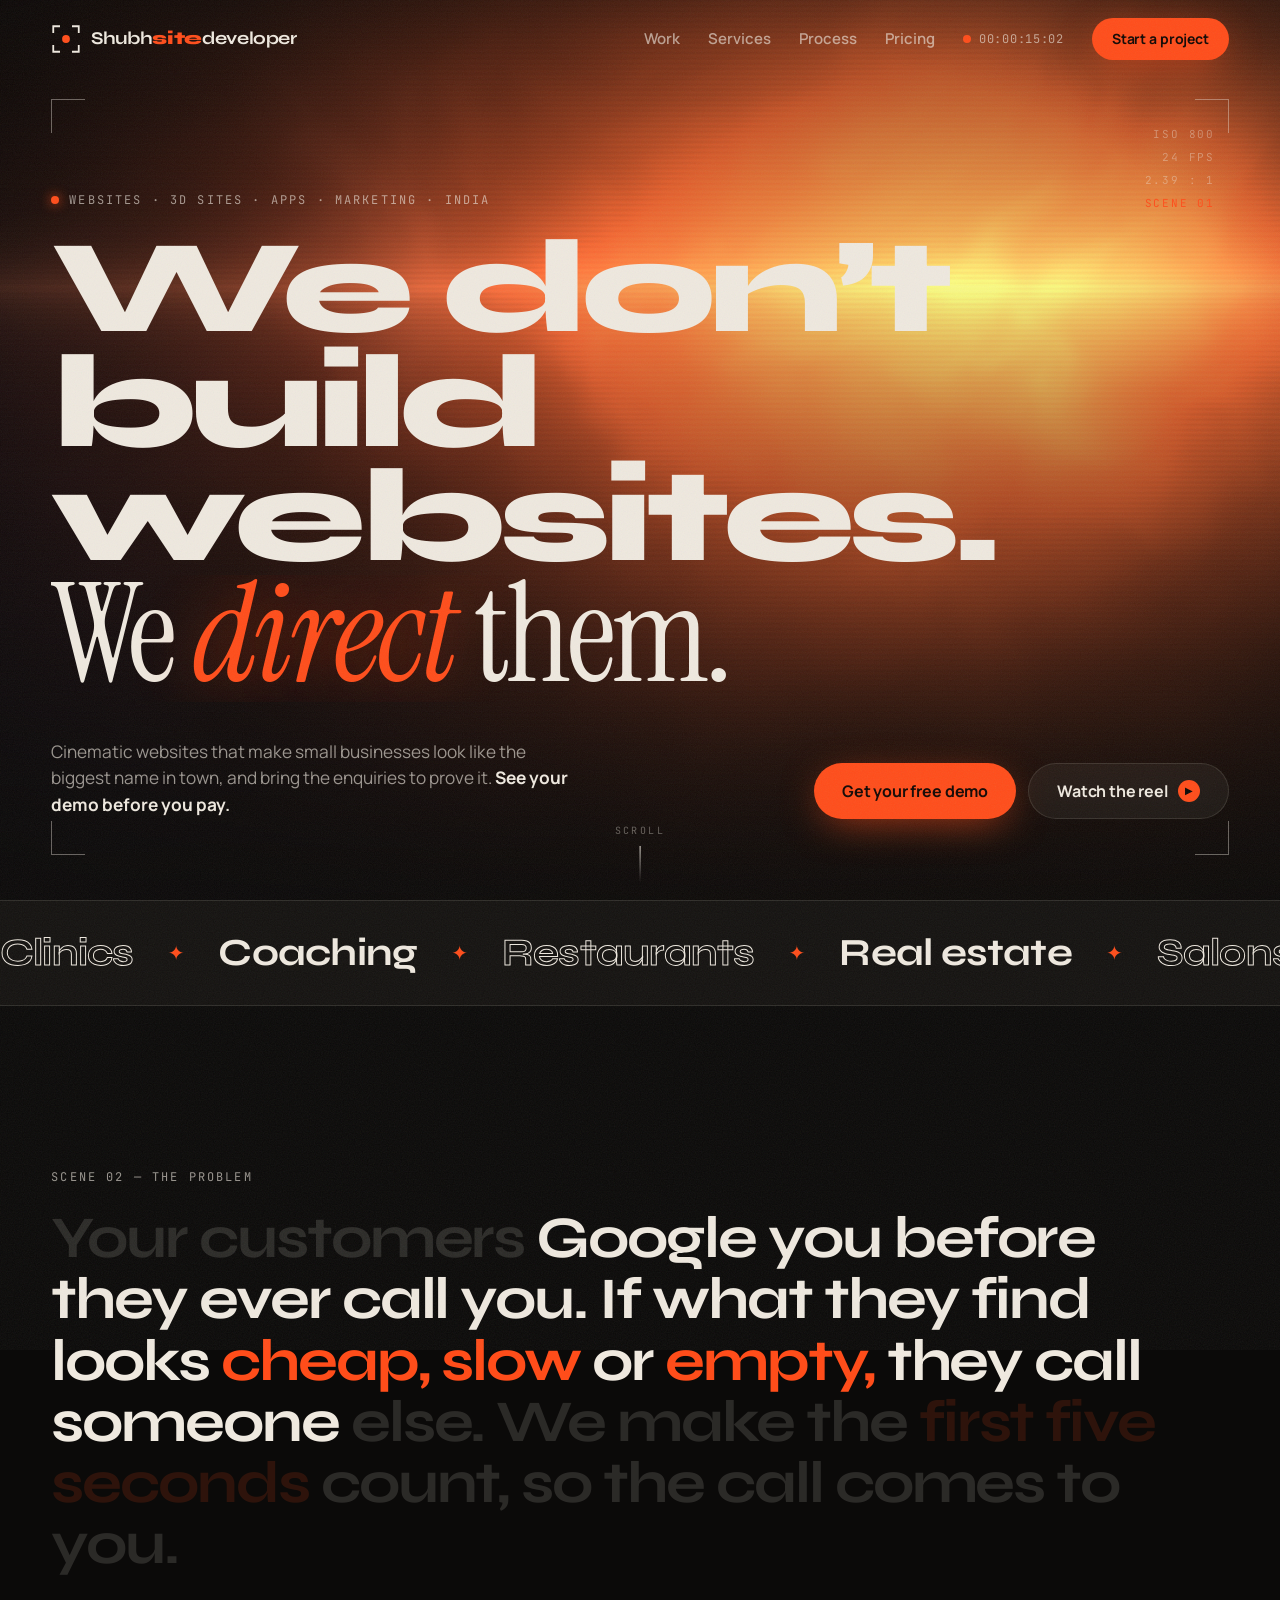
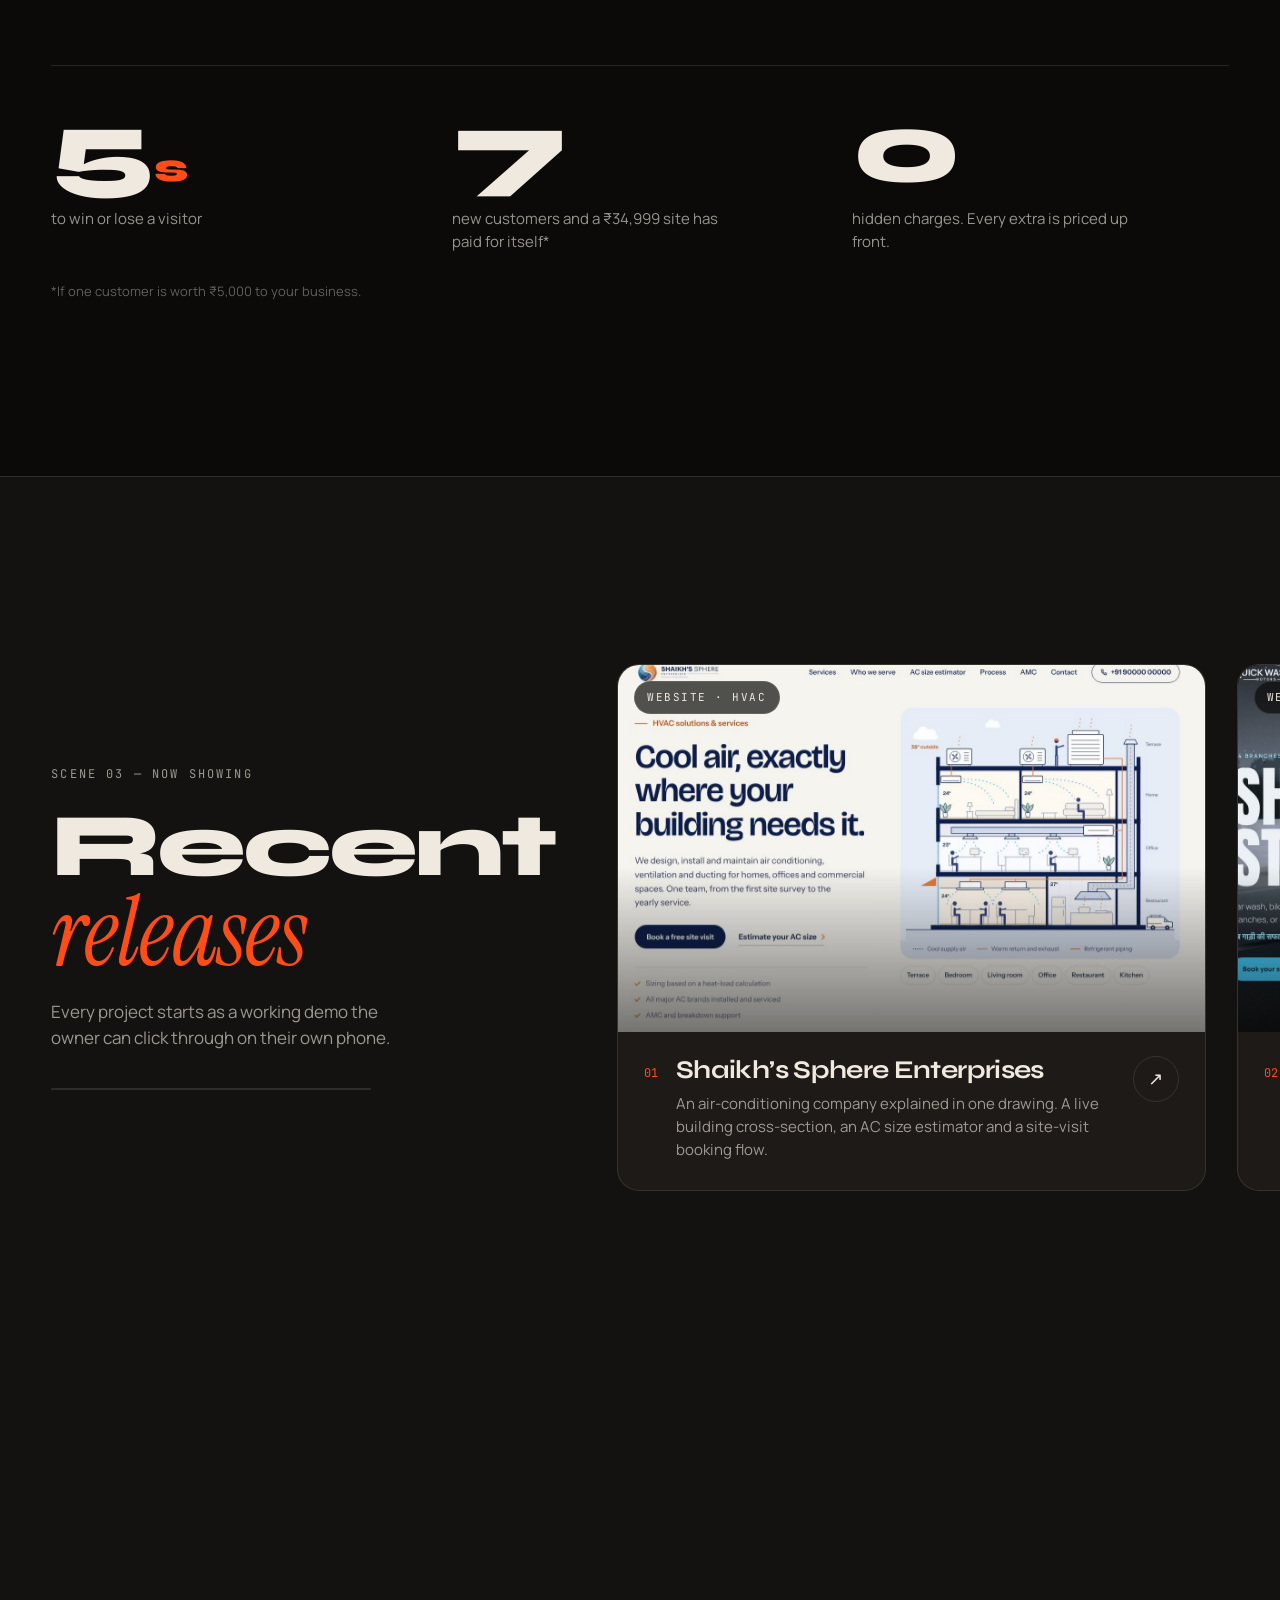
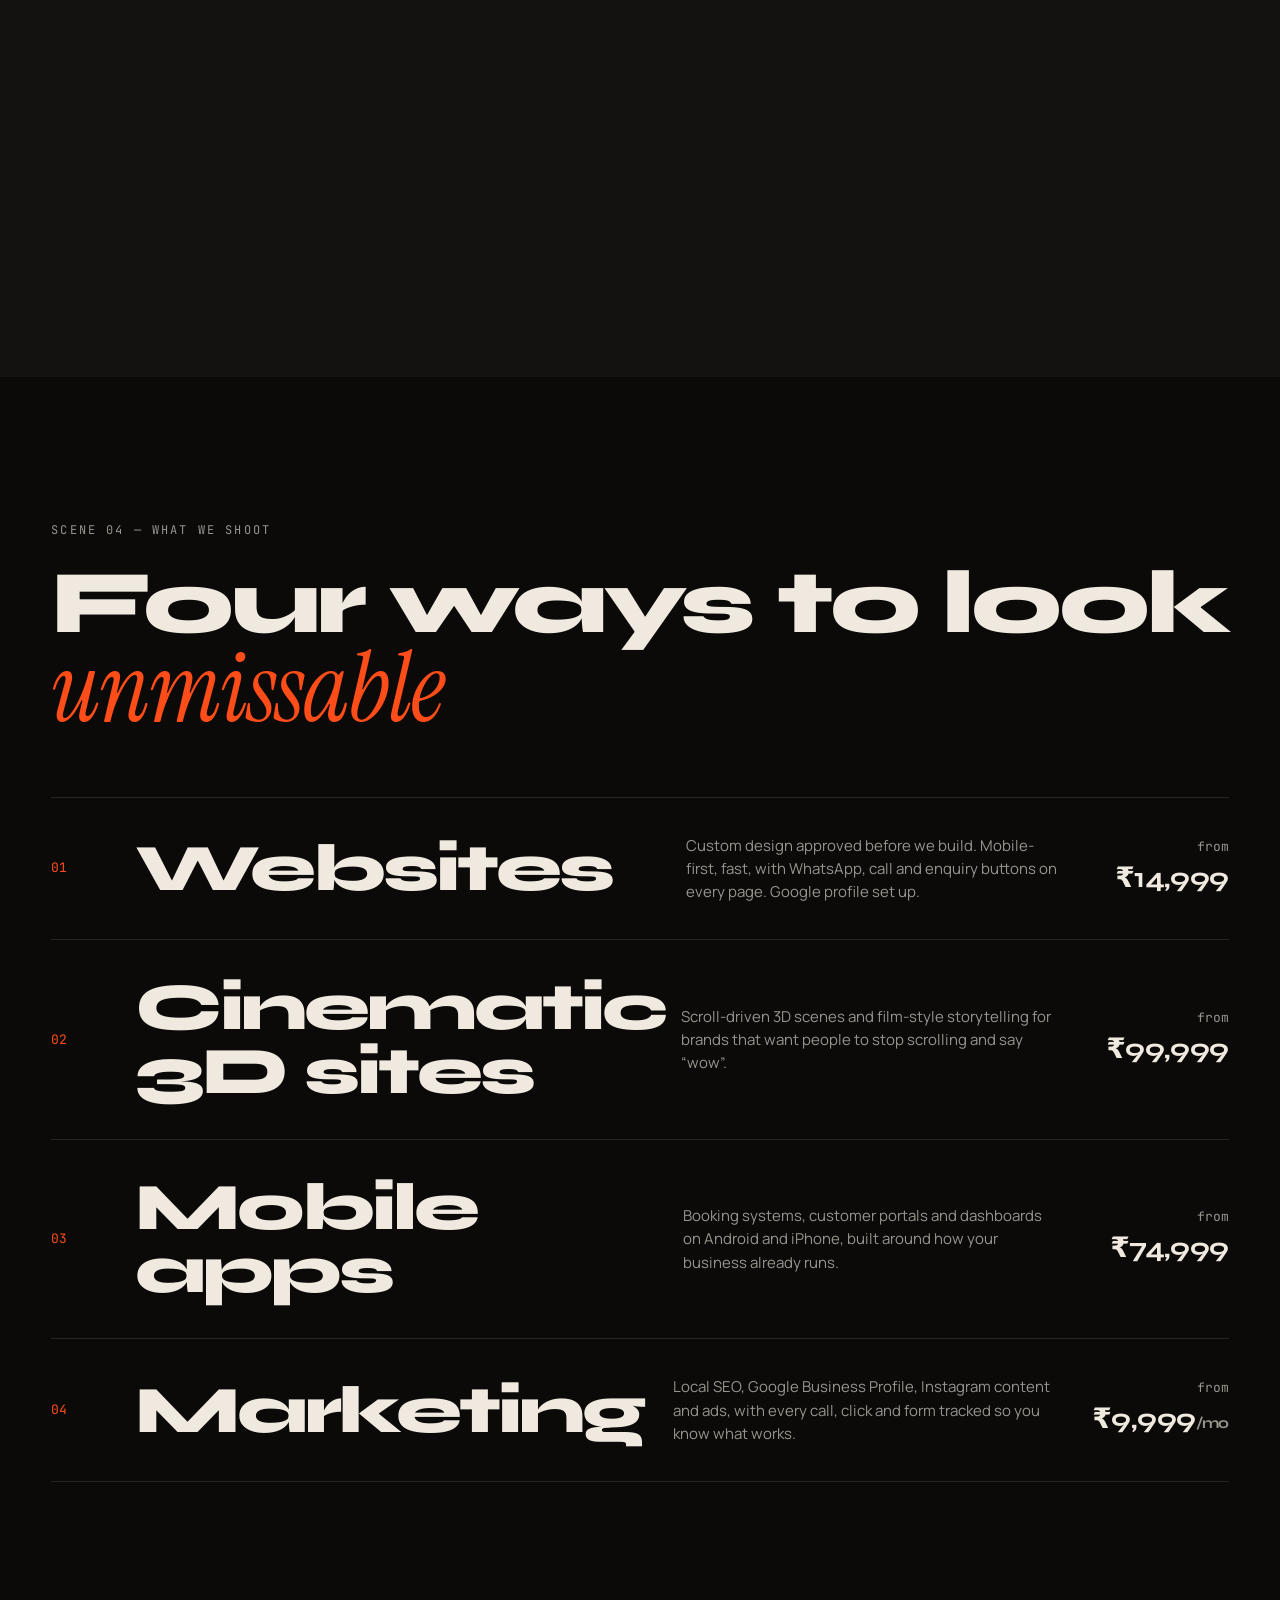
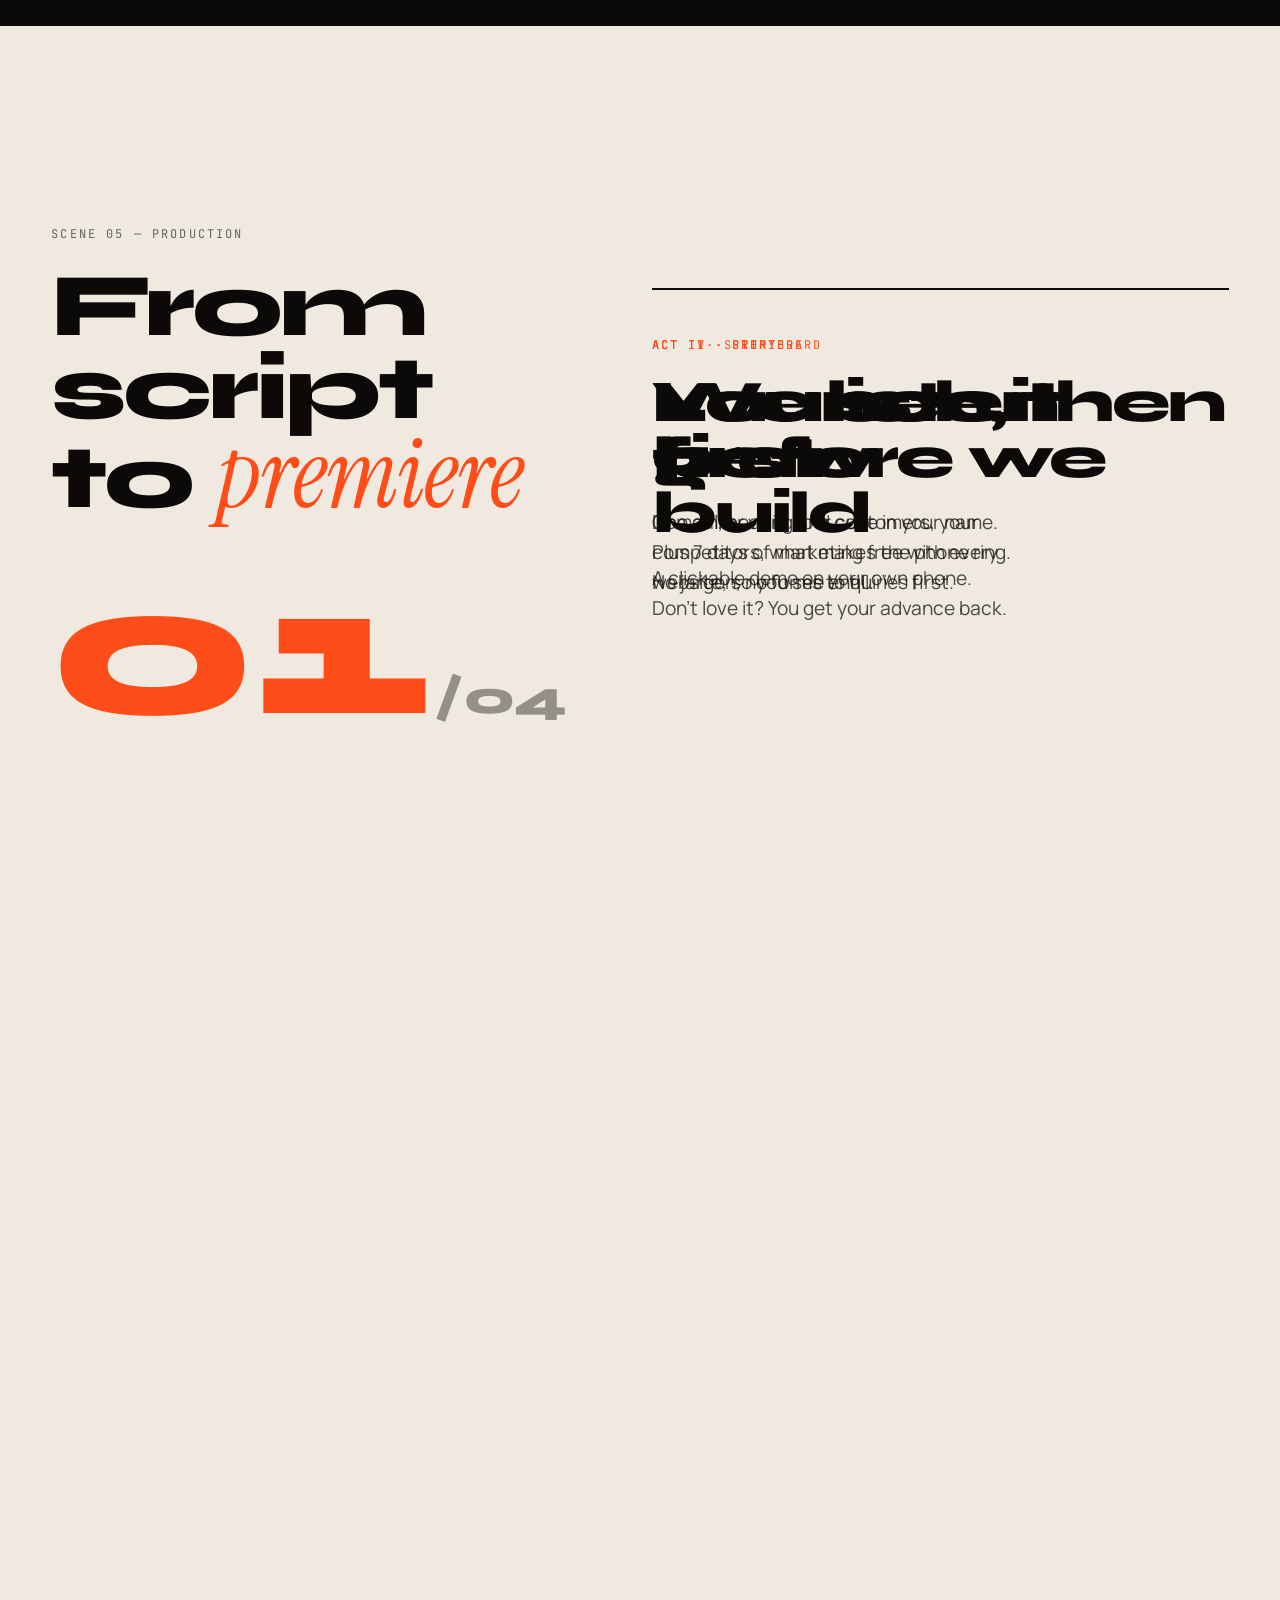
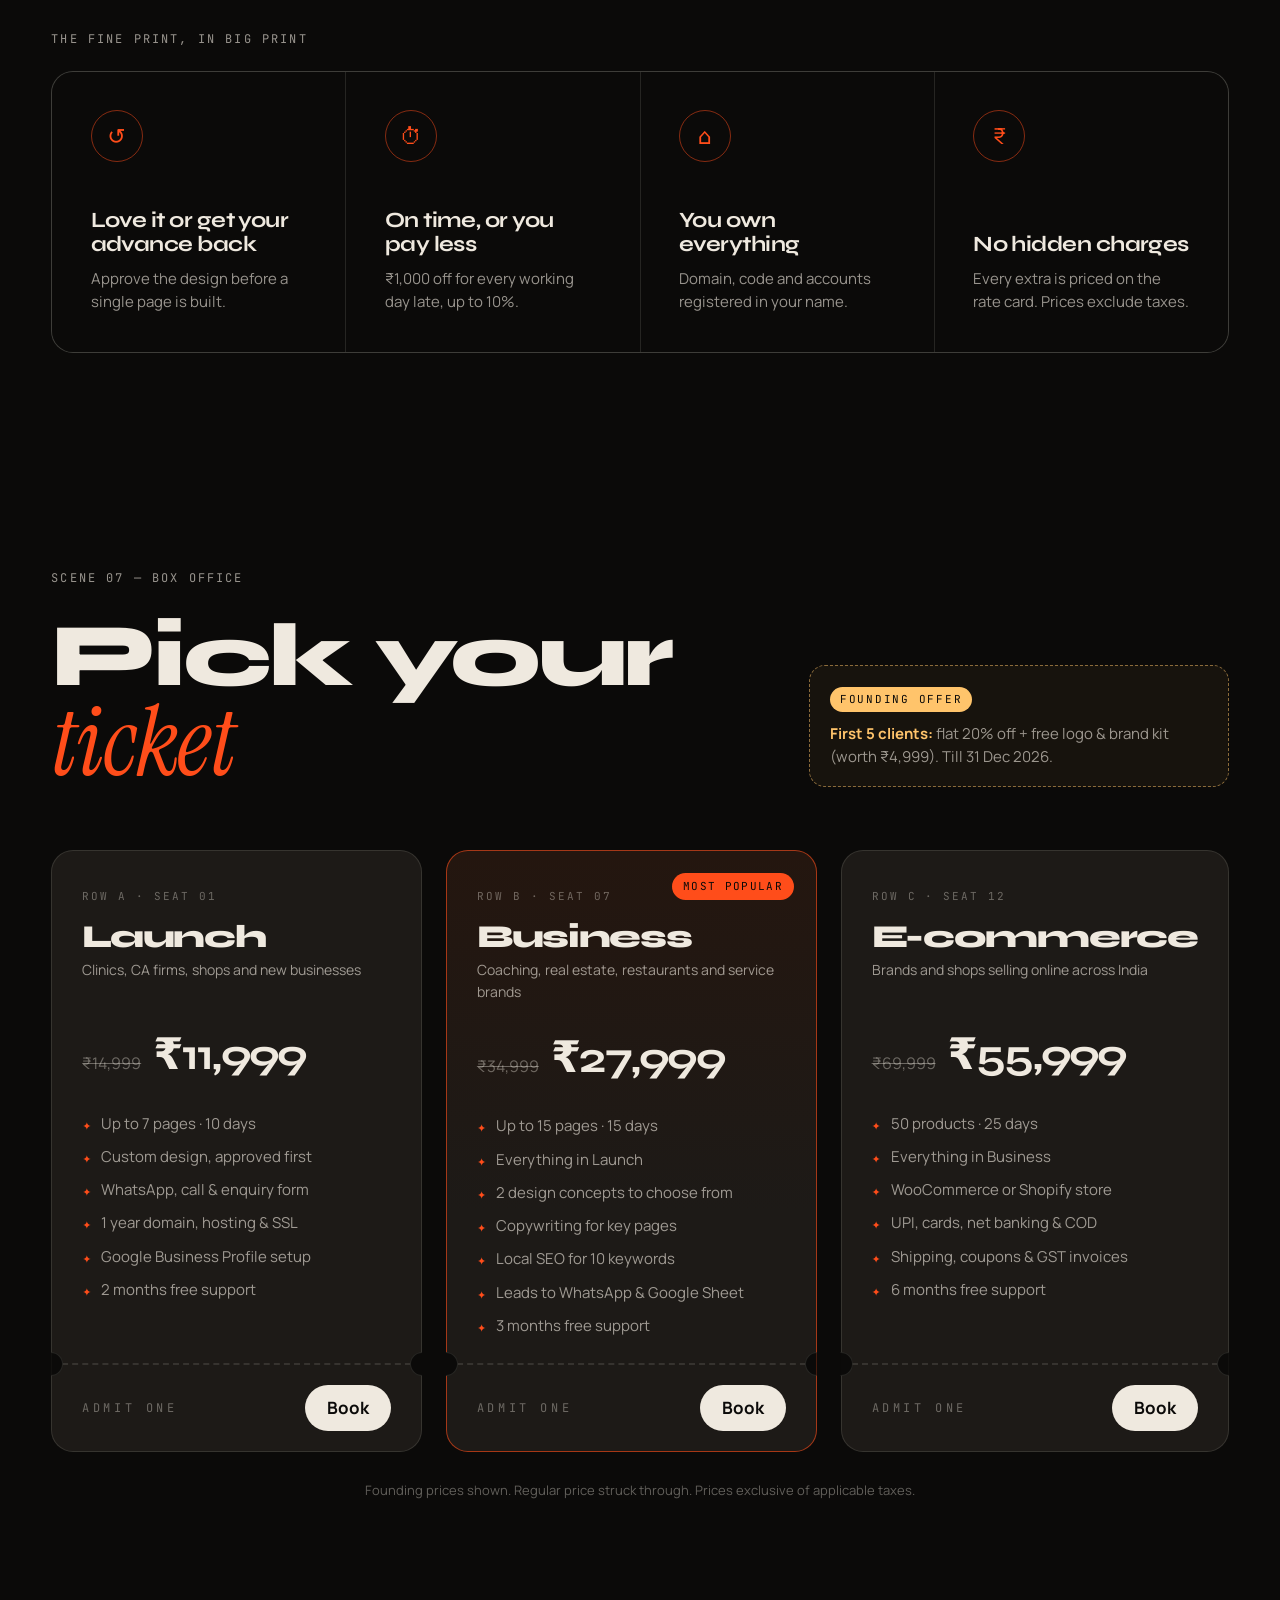
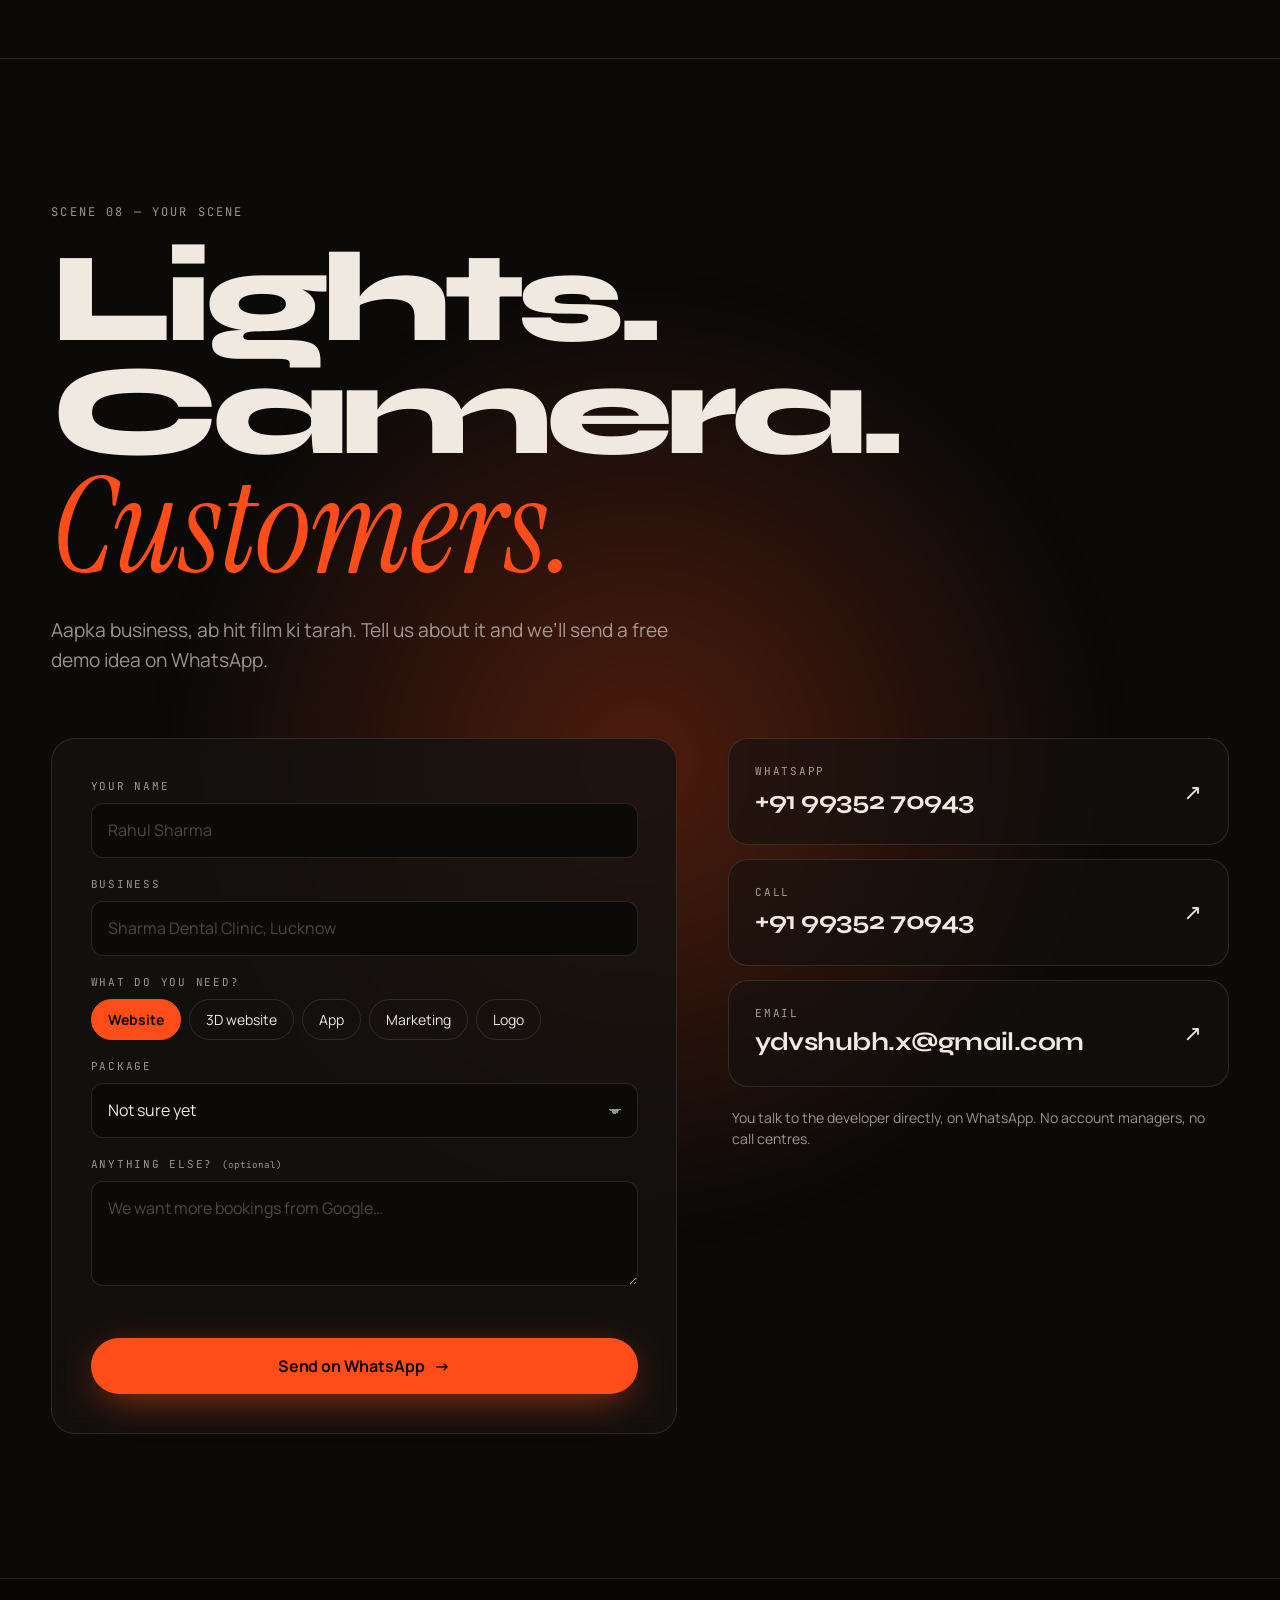
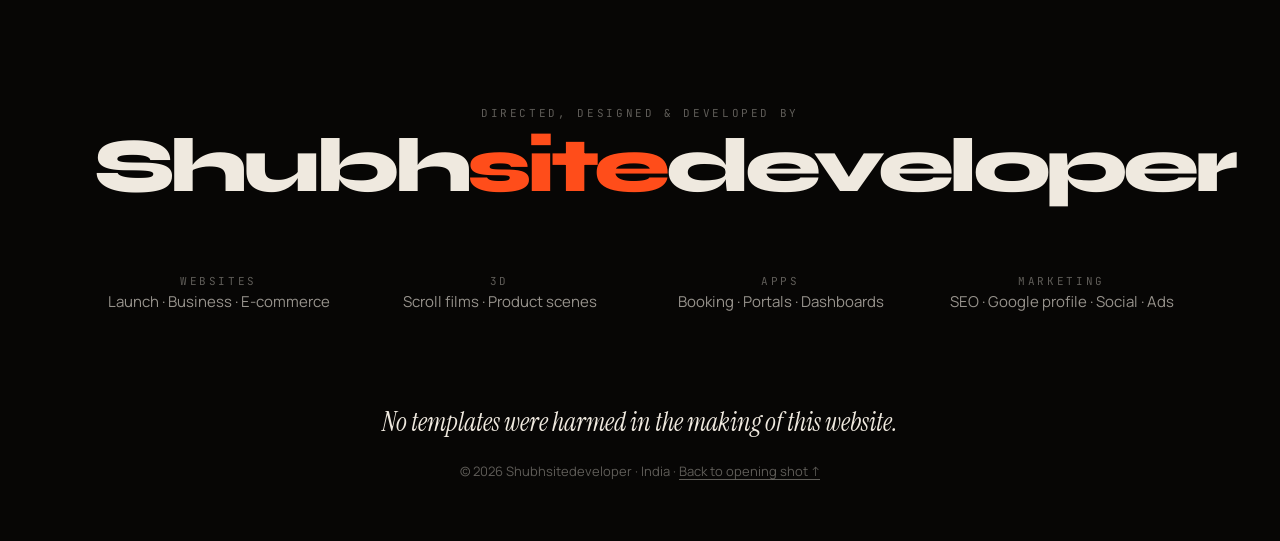
==== index.html @ a869cc69 "Launch cinematic Shubhsitedeveloper agency site Co-Authored-By: Claude Opus 5.5 <noreply@anthropic.c" ====
<!doctype html>
<html lang="en">
<head>
<meta charset="utf-8">
<meta name="viewport" content="width=device-width, initial-scale=1, viewport-fit=cover">
<title>Shubhsitedeveloper | Cinematic websites, apps and marketing</title>
<meta name="description" content="Shubhsitedeveloper builds cinematic websites, 3D sites, mobile apps and marketing for growing Indian businesses. See your demo before you pay.">
<meta name="theme-color" content="#0b0a09">
<meta property="og:title" content="Shubhsitedeveloper | We direct websites">
<meta property="og:description" content="Cinematic websites, 3D sites, apps and marketing. See your demo before you pay.">
<meta property="og:image" content="assets/og.jpg">
<link rel="icon" href="assets/favicon.svg" type="image/svg+xml">
<link rel="preconnect" href="https://fonts.googleapis.com">
<link rel="preconnect" href="https://fonts.gstatic.com" crossorigin>
<link href="https://fonts.googleapis.com/css2?family=Syne:wght@600;700;800&family=Instrument+Serif:ital@0;1&family=Manrope:wght@400;500;600;700&family=JetBrains+Mono:wght@400;500&display=swap" rel="stylesheet">
<link rel="stylesheet" href="style.css">
</head>
<body class="is-loading">

<!-- ============ PRELOADER: film leader countdown ============ -->
<div class="leader" id="leader" aria-hidden="true">
  <div class="leader__ring">
    <svg viewBox="0 0 200 200">
      <circle cx="100" cy="100" r="92" class="leader__c1"/>
      <circle cx="100" cy="100" r="74" class="leader__c2"/>
      <line x1="0" y1="100" x2="200" y2="100"/><line x1="100" y1="0" x2="100" y2="200"/>
      <path id="sweep" class="leader__sweep" d=""/>
    </svg>
    <span class="leader__num" id="leaderNum">3</span>
  </div>
  <div class="leader__meta"><span>SHUBHSITEDEVELOPER</span><span>REEL 01 · TAKE 01</span></div>
  <div class="bar bar--top"></div><div class="bar bar--bot"></div>
</div>

<div class="grain" aria-hidden="true"></div>
<div class="cursor" id="cursor" aria-hidden="true"><span class="cursor__label" id="cursorLabel"></span></div>

<!-- ============ HUD / NAV ============ -->
<header class="hud">
  <a href="#top" class="brand" aria-label="Shubhsitedeveloper home">
    <svg class="brand__mark" viewBox="0 0 40 40" aria-hidden="true">
      <path d="M3 12V3h9M28 3h9v9M37 28v9h-9M12 37H3v-9" fill="none" stroke="currentColor" stroke-width="2.4"/>
      <circle cx="20" cy="20" r="5.2" fill="var(--ember)"/>
    </svg>
    <span class="brand__word">Shubh<b>site</b>developer</span>
  </a>
  <nav class="nav" aria-label="Main">
    <a href="#work">Work</a><a href="#services">Services</a><a href="#process">Process</a><a href="#pricing">Pricing</a>
  </nav>
  <div class="hud__rec"><i></i><span id="timecode">00:00:00:00</span></div>
  <a href="#contact" class="btn btn--ember btn--sm magnetic">Start a project</a>
  <button class="menu-btn" id="menuBtn" aria-label="Open menu" aria-expanded="false"><span></span><span></span></button>
</header>
<div class="mobile-menu" id="mobileMenu">
  <a href="#work">Work</a><a href="#services">Services</a><a href="#process">Process</a><a href="#pricing">Pricing</a><a href="#contact">Contact</a>
</div>

<main id="top">

<!-- ============ SCENE 01 · HERO ============ -->
<section class="hero" id="hero" data-scene="01 · Opening shot">
  <canvas class="hero__gl" id="gl" aria-hidden="true"></canvas>
  <div class="hero__vignette" aria-hidden="true"></div>
  <div class="hero__frame" aria-hidden="true"><i></i><i></i><i></i><i></i></div>

  <div class="hero__inner">
    <p class="eyebrow hero__eyebrow"><span class="dot"></span>Websites · 3D sites · Apps · Marketing · India</p>
    <h1 class="hero__title">
      <span class="line"><span class="w">We</span> <span class="w">don’t</span> <span class="w">build</span></span>
      <span class="line"><span class="w">websites.</span></span>
      <span class="line line--serif"><span class="w">We</span> <em class="w">direct</em> <span class="w">them.</span></span>
    </h1>
    <div class="hero__foot">
      <p class="hero__lede">Cinematic websites that make small businesses look like the biggest name in town, and bring the enquiries to prove it. <strong>See your demo before you pay.</strong></p>
      <div class="hero__ctas">
        <a href="#contact" class="btn btn--ember magnetic" data-cursor="Let’s go">Get your free demo</a>
        <a href="#work" class="btn btn--ghost magnetic" data-cursor="Watch">Watch the reel <span class="play">▶</span></a>
      </div>
    </div>
  </div>

  <div class="hero__hud" aria-hidden="true">
    <span>ISO 800</span><span>24 FPS</span><span>2.39 : 1</span><span class="hud-scene">SCENE 01</span>
  </div>
  <a href="#manifesto" class="scroll-cue" aria-label="Scroll down"><span>Scroll</span><i></i></a>
</section>

<!-- ============ MARQUEE ============ -->
<div class="marquee" aria-hidden="true">
  <div class="marquee__track">
    <span>Clinics</span><b>✦</b><span>Coaching</span><b>✦</b><span>Restaurants</span><b>✦</b><span>Real estate</span><b>✦</b><span>Salons &amp; gyms</span><b>✦</b><span>D2C brands</span><b>✦</b><span>CA &amp; law firms</span><b>✦</b><span>Hotels &amp; travel</span><b>✦</b><span>Startups</span><b>✦</b><span>Car care</span><b>✦</b><span>HVAC</span><b>✦</b>
    <span>Clinics</span><b>✦</b><span>Coaching</span><b>✦</b><span>Restaurants</span><b>✦</b><span>Real estate</span><b>✦</b><span>Salons &amp; gyms</span><b>✦</b><span>D2C brands</span><b>✦</b><span>CA &amp; law firms</span><b>✦</b><span>Hotels &amp; travel</span><b>✦</b><span>Startups</span><b>✦</b><span>Car care</span><b>✦</b><span>HVAC</span><b>✦</b>
  </div>
</div>

<!-- ============ SCENE 02 · MANIFESTO ============ -->
<section class="manifesto" id="manifesto" data-scene="02 · The problem">
  <p class="eyebrow">Scene 02 — The problem</p>
  <p class="manifesto__text" id="manifestoText">Your customers Google you before they ever call you. If what they find looks cheap, slow or empty, they call someone else. We make the first five seconds count, so the call comes to you.</p>
  <div class="manifesto__stats">
    <div><span class="big">5<small>s</small></span><p>to win or lose a visitor</p></div>
    <div><span class="big">7</span><p>new customers and a ₹34,999 site has paid for itself*</p></div>
    <div><span class="big">0</span><p>hidden charges. Every extra is priced up front.</p></div>
  </div>
  <p class="fineprint">*If one customer is worth ₹5,000 to your business.</p>
</section>

<!-- ============ SCENE 03 · WORK (horizontal reel) ============ -->
<section class="work" id="work" data-scene="03 · Now showing">
  <div class="work__pin">
    <div class="work__head">
      <p class="eyebrow">Scene 03 — Now showing</p>
      <h2 class="h2">Recent <em>releases</em></h2>
      <p class="work__sub">Every project starts as a working demo the owner can click through on their own phone.</p>
      <div class="work__progress" aria-hidden="true"><i id="workBar"></i></div>
    </div>
    <div class="work__track" id="workTrack">

      <article class="reel" data-cursor="Open">
        <a href="https://shubhsitedeveloper.github.io/Shaikh-s-Sphere-Enterprises-/" target="_blank" rel="noopener" class="reel__link">
          <div class="reel__media">
            <img src="assets/work/sphere-hero.jpg" alt="Shaikh's Sphere Enterprises website hero with an illustrated building cross-section" loading="lazy" width="1440" height="856">
            <span class="reel__tag">Website · HVAC</span>
          </div>
          <div class="reel__body">
            <span class="reel__no">01</span>
            <div>
              <h3>Shaikh’s Sphere Enterprises</h3>
              <p>An air-conditioning company explained in one drawing. A live building cross-section, an AC size estimator and a site-visit booking flow.</p>
            </div>
            <span class="reel__arrow">↗</span>
          </div>
        </a>
      </article>

      <article class="reel" data-cursor="Open">
        <a href="https://shubhsitedeveloper.github.io/Quickmoters/" target="_blank" rel="noopener" class="reel__link">
          <div class="reel__media">
            <img src="assets/work/wash-hero.jpg" alt="Quick Wash Motors website hero with a black car at night" loading="lazy" width="1440" height="900">
            <span class="reel__tag">Website · Car care</span>
          </div>
          <div class="reel__body">
            <span class="reel__no">02</span>
            <div>
              <h3>Quick Wash Motors</h3>
              <p>Four branches in Prayagraj, one night-drive website. Wipe-the-glass hero, a scroll-driven wash story, branch map and WhatsApp booking.</p>
            </div>
            <span class="reel__arrow">↗</span>
          </div>
        </a>
      </article>

      <article class="reel reel--video" data-cursor="Play">
        <div class="reel__link">
          <div class="reel__media">
            <video src="assets/work/film3d.mp4" poster="assets/work/film3d.jpg" muted loop playsinline preload="none" aria-label="3D car wash scroll film concept"></video>
            <span class="reel__tag">3D scroll film · Concept</span>
          </div>
          <div class="reel__body">
            <span class="reel__no">03</span>
            <div>
              <h3>The 3D wash film</h3>
              <p>A real-time three.js car that rolls in muddy, gets foamed and pressure-rinsed, then drives out shining, all controlled by your scroll.</p>
            </div>
            <span class="reel__arrow">▶</span>
          </div>
        </div>
      </article>

      <article class="reel" data-cursor="Brand">
        <div class="reel__link">
          <div class="reel__media reel__media--brand">
            <img src="assets/work/brand-sphere.jpg" alt="Four logo directions for Shaikh's Sphere" loading="lazy" width="1520" height="470">
            <img src="assets/work/brand-wash.jpg" alt="Four logo options for Quick Wash Motors" loading="lazy" width="1400" height="1101">
            <span class="reel__tag">Brand identity</span>
          </div>
          <div class="reel__body">
            <span class="reel__no">04</span>
            <div>
              <h3>Logos &amp; brand kits</h3>
              <p>Four directions per brand, each delivered with light, dark, gold and mono versions ready for signboards, Instagram and visiting cards.</p>
            </div>
            <span class="reel__arrow">✦</span>
          </div>
        </div>
      </article>

      <article class="reel reel--cta">
        <a href="#contact" class="reel__link">
          <div class="reel__next">
            <span class="eyebrow">Coming soon</span>
            <p class="reel__next-title">Your<br>business<br><em>here.</em></p>
            <span class="btn btn--ember">Book the next slot</span>
          </div>
        </a>
      </article>

    </div>
  </div>
</section>

<!-- ============ SCENE 04 · SERVICES ============ -->
<section class="services" id="services" data-scene="04 · What we shoot">
  <div class="services__head">
    <p class="eyebrow">Scene 04 — What we shoot</p>
    <h2 class="h2">Four ways to look <em>unmissable</em></h2>
  </div>
  <ol class="svc" id="svcList">
    <li class="svc__row" data-img="assets/work/sphere-2.jpg">
      <span class="svc__no">01</span>
      <h3 class="svc__name">Websites</h3>
      <p class="svc__desc">Custom design approved before we build. Mobile-first, fast, with WhatsApp, call and enquiry buttons on every page. Google profile set up.</p>
      <span class="svc__price">from <b>₹14,999</b></span>
    </li>
    <li class="svc__row" data-img="assets/work/film3d.jpg">
      <span class="svc__no">02</span>
      <h3 class="svc__name">Cinematic 3D sites</h3>
      <p class="svc__desc">Scroll-driven 3D scenes and film-style storytelling for brands that want people to stop scrolling and say “wow”.</p>
      <span class="svc__price">from <b>₹99,999</b></span>
    </li>
    <li class="svc__row" data-img="assets/work/wash-mobile.jpg">
      <span class="svc__no">03</span>
      <h3 class="svc__name">Mobile apps</h3>
      <p class="svc__desc">Booking systems, customer portals and dashboards on Android and iPhone, built around how your business already runs.</p>
      <span class="svc__price">from <b>₹74,999</b></span>
    </li>
    <li class="svc__row" data-img="assets/work/wash-2.jpg">
      <span class="svc__no">04</span>
      <h3 class="svc__name">Marketing</h3>
      <p class="svc__desc">Local SEO, Google Business Profile, Instagram content and ads, with every call, click and form tracked so you know what works.</p>
      <span class="svc__price">from <b>₹9,999<small>/mo</small></b></span>
    </li>
  </ol>
  <div class="svc__float" id="svcFloat" aria-hidden="true"><img alt="" id="svcFloatImg"></div>
</section>

<!-- ============ SCENE 05 · PROCESS ============ -->
<section class="process" id="process" data-scene="05 · Production">
  <div class="process__pin">
    <div class="process__left">
      <p class="eyebrow">Scene 05 — Production</p>
      <h2 class="h2">From script<br>to <em>premiere</em></h2>
      <div class="process__counter"><span id="actNo">01</span><small>/04</small></div>
    </div>
    <div class="process__acts">
      <article class="act is-active">
        <span class="act__label">Act I · Script</span>
        <h3>We listen first</h3>
        <p>One call or visit. Your customers, your competitors, what makes the phone ring. No jargon, no forms to fill.</p>
      </article>
      <article class="act">
        <span class="act__label">Act II · Storyboard</span>
        <h3>You see it before we build</h3>
        <p>A clickable demo on your own phone. Don’t love it? You get your advance back.</p>
      </article>
      <article class="act">
        <span class="act__label">Act III · Shoot</span>
        <h3>We build, you relax</h3>
        <p>10 to 25 days depending on the package. Late by a working day? ₹1,000 off, up to 10%.</p>
      </article>
      <article class="act">
        <span class="act__label">Act IV · Premiere</span>
        <h3>Launch, then grow</h3>
        <p>Domain, hosting and code in your name. Plus 7 days of marketing free with every website, so you see enquiries first.</p>
      </article>
    </div>
  </div>
</section>

<!-- ============ PROMISES ============ -->
<section class="promises" data-scene="06 · Fine print">
  <p class="eyebrow">The fine print, in big print</p>
  <div class="promises__grid">
    <div class="promise"><span class="promise__icon">↺</span><h3>Love it or get your advance back</h3><p>Approve the design before a single page is built.</p></div>
    <div class="promise"><span class="promise__icon">⏱</span><h3>On time, or you pay less</h3><p>₹1,000 off for every working day late, up to 10%.</p></div>
    <div class="promise"><span class="promise__icon">⌂</span><h3>You own everything</h3><p>Domain, code and accounts registered in your name.</p></div>
    <div class="promise"><span class="promise__icon">₹</span><h3>No hidden charges</h3><p>Every extra is priced on the rate card. Prices exclude taxes.</p></div>
  </div>
</section>

<!-- ============ SCENE 07 · PRICING (tickets) ============ -->
<section class="pricing" id="pricing" data-scene="07 · Box office">
  <div class="pricing__head">
    <p class="eyebrow">Scene 07 — Box office</p>
    <h2 class="h2">Pick your <em>ticket</em></h2>
    <div class="offer">
      <span class="offer__badge">Founding offer</span>
      <p><b>First 5 clients:</b> flat 20% off + free logo &amp; brand kit (worth ₹4,999). Till 31 Dec 2026.</p>
    </div>
  </div>
  <div class="tickets">
    <article class="ticket tilt">
      <div class="ticket__main">
        <span class="ticket__row">ROW A · SEAT 01</span>
        <h3>Launch</h3>
        <p class="ticket__for">Clinics, CA firms, shops and new businesses</p>
        <p class="ticket__price"><s>₹14,999</s> <b>₹11,999</b></p>
        <ul><li>Up to 7 pages · 10 days</li><li>Custom design, approved first</li><li>WhatsApp, call &amp; enquiry form</li><li>1 year domain, hosting &amp; SSL</li><li>Google Business Profile setup</li><li>2 months free support</li></ul>
      </div>
      <div class="ticket__stub"><span>ADMIT ONE</span><a href="#contact" data-plan="Launch" class="ticket__btn">Book</a></div>
    </article>
    <article class="ticket ticket--hot tilt">
      <span class="ticket__ribbon">Most popular</span>
      <div class="ticket__main">
        <span class="ticket__row">ROW B · SEAT 07</span>
        <h3>Business</h3>
        <p class="ticket__for">Coaching, real estate, restaurants and service brands</p>
        <p class="ticket__price"><s>₹34,999</s> <b>₹27,999</b></p>
        <ul><li>Up to 15 pages · 15 days</li><li>Everything in Launch</li><li>2 design concepts to choose from</li><li>Copywriting for key pages</li><li>Local SEO for 10 keywords</li><li>Leads to WhatsApp &amp; Google Sheet</li><li>3 months free support</li></ul>
      </div>
      <div class="ticket__stub"><span>ADMIT ONE</span><a href="#contact" data-plan="Business" class="ticket__btn">Book</a></div>
    </article>
    <article class="ticket tilt">
      <div class="ticket__main">
        <span class="ticket__row">ROW C · SEAT 12</span>
        <h3>E-commerce</h3>
        <p class="ticket__for">Brands and shops selling online across India</p>
        <p class="ticket__price"><s>₹69,999</s> <b>₹55,999</b></p>
        <ul><li>50 products · 25 days</li><li>Everything in Business</li><li>WooCommerce or Shopify store</li><li>UPI, cards, net banking &amp; COD</li><li>Shipping, coupons &amp; GST invoices</li><li>6 months free support</li></ul>
      </div>
      <div class="ticket__stub"><span>ADMIT ONE</span><a href="#contact" data-plan="E-commerce" class="ticket__btn">Book</a></div>
    </article>
  </div>
  <p class="fineprint center">Founding prices shown. Regular price struck through. Prices exclusive of applicable taxes.</p>
</section>

<!-- ============ SCENE 08 · CONTACT ============ -->
<section class="contact" id="contact" data-scene="08 · Your scene">
  <div class="contact__glow" aria-hidden="true"></div>
  <p class="eyebrow">Scene 08 — Your scene</p>
  <h2 class="contact__title"><span>Lights.</span> <span>Camera.</span> <em>Customers.</em></h2>
  <p class="contact__hi">Aapka business, ab hit film ki tarah. Tell us about it and we’ll send a free demo idea on WhatsApp.</p>

  <div class="contact__grid">
    <form class="brief" id="brief" novalidate>
      <div class="field"><label for="fName">Your name</label><input id="fName" name="name" autocomplete="name" placeholder="Rahul Sharma" required></div>
      <div class="field"><label for="fBiz">Business</label><input id="fBiz" name="biz" placeholder="Sharma Dental Clinic, Lucknow" required></div>
      <fieldset class="field chips">
        <legend>What do you need?</legend>
        <label><input type="checkbox" name="need" value="Website" checked><span>Website</span></label>
        <label><input type="checkbox" name="need" value="3D website"><span>3D website</span></label>
        <label><input type="checkbox" name="need" value="App"><span>App</span></label>
        <label><input type="checkbox" name="need" value="Marketing"><span>Marketing</span></label>
        <label><input type="checkbox" name="need" value="Logo"><span>Logo</span></label>
      </fieldset>
      <div class="field"><label for="fPlan">Package</label>
        <select id="fPlan" name="plan"><option value="">Not sure yet</option><option>Launch</option><option>Business</option><option>E-commerce</option></select>
      </div>
      <div class="field"><label for="fMsg">Anything else? <small>(optional)</small></label><textarea id="fMsg" name="msg" rows="3" placeholder="We want more bookings from Google…"></textarea></div>
      <p class="brief__err" id="briefErr" role="alert"></p>
      <button class="btn btn--ember btn--block magnetic" type="submit">Send on WhatsApp <span aria-hidden="true">→</span></button>
    </form>

    <div class="direct">
      <a class="direct__card" href="https://wa.me/919935270943?text=Hi%20Shubhsitedeveloper%2C%20I%20want%20a%20website%20for%20my%20business." target="_blank" rel="noopener" data-cursor="Chat">
        <span class="direct__k">WhatsApp</span><span class="direct__v">+91 99352 70943</span><span class="direct__a">↗</span>
      </a>
      <a class="direct__card" href="tel:+919935270943" data-cursor="Call">
        <span class="direct__k">Call</span><span class="direct__v">+91 99352 70943</span><span class="direct__a">↗</span>
      </a>
      <a class="direct__card" href="mailto:ydvshubh.x@gmail.com?subject=Website%20enquiry" data-cursor="Mail">
        <span class="direct__k">Email</span><span class="direct__v">ydvshubh.x@gmail.com</span><span class="direct__a">↗</span>
      </a>
      <p class="direct__note">You talk to the developer directly, on WhatsApp. No account managers, no call centres.</p>
    </div>
  </div>
</section>

</main>

<!-- ============ END CREDITS ============ -->
<footer class="credits" data-scene="Credits">
  <div class="credits__roll">
    <p class="credits__k">Directed, designed &amp; developed by</p>
    <p class="credits__wordmark">Shubh<span>site</span>developer</p>
    <div class="credits__cols">
      <div><p class="credits__k">Websites</p><p>Launch · Business · E-commerce</p></div>
      <div><p class="credits__k">3D</p><p>Scroll films · Product scenes</p></div>
      <div><p class="credits__k">Apps</p><p>Booking · Portals · Dashboards</p></div>
      <div><p class="credits__k">Marketing</p><p>SEO · Google profile · Social · Ads</p></div>
    </div>
    <p class="credits__end">No templates were harmed in the making of this website.</p>
    <p class="credits__copy">© <span id="yr">2026</span> Shubhsitedeveloper · India · <a href="#top">Back to opening shot ↑</a></p>
  </div>
</footer>

<a class="wa-fab" href="https://wa.me/919935270943?text=Hi%20Shubhsitedeveloper%2C%20I%20want%20a%20website%20for%20my%20business." target="_blank" rel="noopener" aria-label="Chat on WhatsApp">
  <svg viewBox="0 0 32 32" aria-hidden="true"><path fill="currentColor" d="M16 3a13 13 0 0 0-11.2 19.6L3 29l6.6-1.7A13 13 0 1 0 16 3Zm0 23.7c-2 0-3.9-.5-5.6-1.5l-.4-.2-3.9 1 1-3.8-.3-.4A10.7 10.7 0 1 1 16 26.7Zm5.9-8c-.3-.2-1.9-1-2.2-1-.3-.1-.5-.2-.7.1l-1 1.2c-.2.2-.4.3-.7.1a8.8 8.8 0 0 1-4.4-3.8c-.3-.6.3-.5 1-1.7.1-.2 0-.4 0-.6l-1-2.4c-.3-.6-.5-.5-.7-.5h-.6c-.2 0-.6.1-.9.4-.3.3-1.2 1.1-1.2 2.8s1.2 3.3 1.4 3.5c.2.2 2.4 3.7 5.8 5.2 2.2.9 3 1 4.1.8.7-.1 1.9-.8 2.2-1.5.3-.7.3-1.4.2-1.5-.1-.2-.3-.3-.6-.4Z"/></svg>
</a>

<script src="assets/gsap.min.js"></script>
<script src="assets/ScrollTrigger.min.js"></script>
<script src="assets/lenis.min.js"></script>
<script src="main.js"></script>
</body>
</html>
---- style.css ----
:root{
  --ink:#0b0a09;
  --ink-2:#141210;
  --ink-3:#1d1a17;
  --line:rgba(239,233,223,.12);
  --bone:#efe9df;
  --bone-dim:rgba(239,233,223,.62);
  --bone-faint:rgba(239,233,223,.38);
  --ember:#ff4d1a;
  --ember-2:#ff8a3d;
  --gold:#ffc46b;
  --f-display:"Syne",system-ui,sans-serif;
  --f-serif:"Instrument Serif",Georgia,serif;
  --f-body:"Manrope",system-ui,sans-serif;
  --f-mono:"JetBrains Mono",ui-monospace,monospace;
  --gutter:clamp(16px,4vw,56px);
  --ease:cubic-bezier(.22,1,.36,1);
}
*,*::before,*::after{box-sizing:border-box}
html{-webkit-text-size-adjust:100%;scroll-behavior:auto}
body{margin:0;background:var(--ink);color:var(--bone);font-family:var(--f-body);font-size:17px;line-height:1.55;-webkit-font-smoothing:antialiased;overflow-x:hidden}
body.is-loading{overflow:hidden}
img,video{display:block;max-width:100%}
a{color:inherit;text-decoration:none}
button{font:inherit;color:inherit}
::selection{background:var(--ember);color:var(--ink)}
:focus-visible{outline:2px solid var(--ember);outline-offset:3px;border-radius:4px}
em{font-family:var(--f-serif);font-style:italic;font-weight:400;letter-spacing:0}

.eyebrow{font-family:var(--f-mono);font-size:12px;letter-spacing:.18em;text-transform:uppercase;color:var(--bone-dim);margin:0 0 22px;display:flex;align-items:center;gap:10px}
.eyebrow .dot{width:8px;height:8px;border-radius:50%;background:var(--ember);box-shadow:0 0 12px var(--ember);animation:blink 1.4s steps(2) infinite}
@keyframes blink{50%{opacity:.25}}
.h2{font-family:var(--f-display);font-weight:800;font-size:clamp(40px,7vw,104px);line-height:.92;letter-spacing:-.035em;margin:0}
.h2 em{color:var(--ember);font-size:1.08em;letter-spacing:-.01em}
.fineprint{font-size:13px;color:var(--bone-faint);margin-top:28px}
.center{text-align:center}

/* ---------- buttons ---------- */
.btn{position:relative;display:inline-flex;align-items:center;gap:10px;height:56px;padding:0 28px;border-radius:999px;font-weight:700;font-size:16px;letter-spacing:-.01em;border:0;cursor:pointer;transition:background .3s var(--ease),color .3s var(--ease),transform .2s var(--ease);white-space:nowrap}
.btn:active{transform:scale(.97)}
.btn--ember{background:var(--ember);color:#130804;box-shadow:0 10px 40px -10px rgba(255,77,26,.7)}
.btn--ember:hover{background:var(--bone)}
.btn--ghost{background:rgba(239,233,223,.06);border:1px solid var(--line);color:var(--bone);backdrop-filter:blur(8px)}
.btn--ghost:hover{background:var(--bone);color:var(--ink)}
.btn--sm{height:42px;padding:0 20px;font-size:14px}
.btn--block{width:100%;justify-content:center}
.play{font-size:10px;width:22px;height:22px;border-radius:50%;display:grid;place-items:center;background:var(--ember);color:var(--ink)}

/* ---------- preloader ---------- */
.leader{position:fixed;inset:0;z-index:100;background:#0e0c0a;display:grid;place-items:center;color:var(--bone)}
.leader__ring{position:relative;width:min(56vw,320px);aspect-ratio:1}
.leader__ring svg{width:100%;height:100%}
.leader__ring circle,.leader__ring line{fill:none;stroke:rgba(239,233,223,.45);stroke-width:1.2}
.leader__c1{stroke-width:2!important}
.leader__sweep{fill:rgba(239,233,223,.14);stroke:none}
.leader__num{position:absolute;inset:0;display:grid;place-items:center;font-family:var(--f-display);font-weight:800;font-size:min(30vw,170px);line-height:1}
.leader__meta{position:absolute;left:var(--gutter);right:var(--gutter);bottom:calc(var(--gutter) + 6vh);display:flex;justify-content:space-between;font-family:var(--f-mono);font-size:11px;letter-spacing:.2em;color:var(--bone-faint)}
.bar{position:absolute;left:0;right:0;height:9vh;background:#000}
.bar--top{top:0}.bar--bot{bottom:0}
.leader::after{content:"";position:absolute;inset:0;background:repeating-linear-gradient(0deg,rgba(255,255,255,.025) 0 1px,transparent 1px 3px);pointer-events:none}

/* ---------- grain + cursor ---------- */
.grain{position:fixed;inset:-50%;z-index:90;pointer-events:none;opacity:.07;background-image:url("data:image/svg+xml,%3Csvg xmlns='http://www.w3.org/2000/svg' width='220' height='220'%3E%3Cfilter id='n'%3E%3CfeTurbulence type='fractalNoise' baseFrequency='.85' numOctaves='3' stitchTiles='stitch'/%3E%3C/filter%3E%3Crect width='100%25' height='100%25' filter='url(%23n)'/%3E%3C/svg%3E");animation:grain 1s steps(6) infinite}
@keyframes grain{0%{transform:translate(0,0)}20%{transform:translate(-5%,3%)}40%{transform:translate(4%,-6%)}60%{transform:translate(-3%,5%)}80%{transform:translate(6%,2%)}100%{transform:translate(0,0)}}
.cursor{position:fixed;top:0;left:0;z-index:95;width:14px;height:14px;margin:-7px 0 0 -7px;border-radius:50%;background:var(--bone);mix-blend-mode:difference;pointer-events:none;display:grid;place-items:center;transition:width .35s var(--ease),height .35s var(--ease),margin .35s var(--ease),background .3s;opacity:0}
.cursor.is-big{width:88px;height:88px;margin:-44px 0 0 -44px;background:var(--ember);mix-blend-mode:normal}
.cursor__label{font-family:var(--f-mono);font-size:11px;letter-spacing:.12em;text-transform:uppercase;color:var(--ink);opacity:0;transition:opacity .2s}
.cursor.is-big .cursor__label{opacity:1}
@media (hover:none),(pointer:coarse){.cursor{display:none}}

/* ---------- HUD / nav ---------- */
.hud{position:fixed;top:0;left:0;right:0;z-index:50;display:flex;align-items:center;gap:28px;padding:18px var(--gutter);transition:background .4s,backdrop-filter .4s,padding .4s}
.hud.is-scrolled{background:rgba(11,10,9,.72);backdrop-filter:blur(14px) saturate(1.2);-webkit-backdrop-filter:blur(14px) saturate(1.2);padding-top:12px;padding-bottom:12px;border-bottom:1px solid var(--line)}
.brand{display:flex;align-items:center;gap:10px;margin-right:auto}
.brand__mark{width:30px;height:30px;color:var(--bone)}
.brand__word{font-family:var(--f-display);font-weight:700;font-size:18px;letter-spacing:-.02em}
.brand__word b{color:var(--ember);font-weight:800}
.nav{display:flex;gap:28px;font-size:15px;font-weight:600}
.nav a{position:relative;color:var(--bone-dim);transition:color .25s}
.nav a::after{content:"";position:absolute;left:0;right:0;bottom:-4px;height:1px;background:var(--ember);transform:scaleX(0);transform-origin:right;transition:transform .4s var(--ease)}
.nav a:hover{color:var(--bone)}
.nav a:hover::after{transform:scaleX(1);transform-origin:left}
.hud__rec{display:flex;align-items:center;gap:8px;font-family:var(--f-mono);font-size:12px;color:var(--bone-dim);letter-spacing:.06em;font-variant-numeric:tabular-nums}
.hud__rec i{width:8px;height:8px;border-radius:50%;background:var(--ember);animation:blink 1.2s steps(2) infinite}
.menu-btn{display:none;width:44px;height:44px;border-radius:50%;border:1px solid var(--line);background:rgba(239,233,223,.05);position:relative;cursor:pointer}
.menu-btn span{position:absolute;left:13px;right:13px;height:2px;background:var(--bone);transition:transform .35s var(--ease)}
.menu-btn span:first-child{top:17px}.menu-btn span:last-child{top:25px}
.menu-btn[aria-expanded="true"] span:first-child{transform:translateY(4px) rotate(45deg)}
.menu-btn[aria-expanded="true"] span:last-child{transform:translateY(-4px) rotate(-45deg)}
.mobile-menu{position:fixed;inset:0;z-index:45;background:var(--ink);display:flex;flex-direction:column;justify-content:center;gap:10px;padding:0 var(--gutter);clip-path:inset(0 0 100% 0);transition:clip-path .6s var(--ease);visibility:hidden}
.mobile-menu.is-open{clip-path:inset(0 0 0 0);visibility:visible}
.mobile-menu a{font-family:var(--f-display);font-weight:800;font-size:clamp(44px,13vw,72px);letter-spacing:-.04em;line-height:1.05}
.mobile-menu a:active{color:var(--ember)}

/* ---------- hero ---------- */
.hero{position:relative;min-height:100svh;display:flex;align-items:flex-end;padding:120px var(--gutter) clamp(48px,9vh,96px);overflow:hidden;isolation:isolate}
.hero__gl{position:absolute;inset:0;width:100%;height:100%;z-index:-3}
.hero__vignette{position:absolute;inset:0;z-index:-2;background:radial-gradient(120% 90% at 50% 40%,transparent 40%,rgba(11,10,9,.85) 100%),linear-gradient(180deg,rgba(11,10,9,.4) 0%,transparent 30%,rgba(11,10,9,.9) 100%)}
.hero__frame{position:absolute;inset:clamp(70px,11vh,110px) var(--gutter) clamp(24px,5vh,48px);pointer-events:none;z-index:-1}
.hero__frame i{position:absolute;width:34px;height:34px;border-color:rgba(239,233,223,.4);border-style:solid;border-width:0}
.hero__frame i:nth-child(1){top:0;left:0;border-top-width:1.5px;border-left-width:1.5px}
.hero__frame i:nth-child(2){top:0;right:0;border-top-width:1.5px;border-right-width:1.5px}
.hero__frame i:nth-child(3){bottom:0;left:0;border-bottom-width:1.5px;border-left-width:1.5px}
.hero__frame i:nth-child(4){bottom:0;right:0;border-bottom-width:1.5px;border-right-width:1.5px}
.hero__inner{width:100%;max-width:1500px;margin:0 auto}
.hero__title{font-family:var(--f-display);font-weight:800;font-size:clamp(52px,10.4vw,188px);line-height:.86;letter-spacing:-.05em;margin:0 0 clamp(28px,5vh,56px)}
.hero__title .line{display:block;overflow:hidden;padding-bottom:.06em;margin-bottom:-.06em}
.hero__title .w{display:inline-block;will-change:transform}
.hero__title .line--serif{font-family:var(--f-serif);font-weight:400;letter-spacing:-.03em;font-size:1.04em}
.hero__title .line--serif em{color:var(--ember);font-size:1em;letter-spacing:-.03em;text-shadow:0 0 60px rgba(255,77,26,.45)}
.hero__foot{display:flex;flex-wrap:wrap;align-items:flex-end;justify-content:space-between;gap:28px 48px}
.hero__lede{max-width:520px;margin:0;font-size:clamp(16px,1.35vw,19px);color:var(--bone-dim)}
.hero__lede strong{color:var(--bone);font-weight:700}
.hero__ctas{display:flex;flex-wrap:wrap;gap:12px}
.hero__hud{position:absolute;right:var(--gutter);top:clamp(86px,14vh,130px);display:flex;flex-direction:column;align-items:flex-end;gap:6px;font-family:var(--f-mono);font-size:11px;letter-spacing:.16em;color:var(--bone-faint);padding-right:14px}
.hud-scene{color:var(--ember)}
.scroll-cue{position:absolute;left:50%;bottom:18px;transform:translateX(-50%);display:flex;flex-direction:column;align-items:center;gap:8px;font-family:var(--f-mono);font-size:10px;letter-spacing:.24em;text-transform:uppercase;color:var(--bone-faint)}
.scroll-cue i{width:1px;height:36px;background:linear-gradient(var(--bone),transparent);animation:cue 1.8s var(--ease) infinite;transform-origin:top}
@keyframes cue{0%{transform:scaleY(0)}50%{transform:scaleY(1);transform-origin:top}51%{transform-origin:bottom}100%{transform:scaleY(0);transform-origin:bottom}}

/* ---------- marquee ---------- */
.marquee{border-block:1px solid var(--line);overflow:hidden;padding:22px 0;background:var(--ink-2)}
.marquee__track{display:flex;width:max-content;gap:34px;align-items:center;animation:marq 38s linear infinite}
.marquee__track span{font-family:var(--f-display);font-weight:700;font-size:clamp(22px,3vw,40px);letter-spacing:-.02em;white-space:nowrap}
.marquee__track span:nth-of-type(odd){-webkit-text-stroke:1px var(--bone);color:transparent}
.marquee__track b{color:var(--ember);font-size:20px}
@keyframes marq{to{transform:translateX(-50%)}}

/* ---------- manifesto ---------- */
.manifesto{padding:clamp(100px,18vh,200px) var(--gutter);max-width:1500px;margin:0 auto}
.manifesto__text{font-family:var(--f-display);font-weight:700;font-size:clamp(30px,4.6vw,72px);line-height:1.04;letter-spacing:-.035em;margin:0;max-width:1300px}
.manifesto__text .mw{opacity:.14;transition:opacity .2s}
.manifesto__text .mw.hot{color:var(--ember)}
.manifesto__stats{display:grid;grid-template-columns:repeat(3,1fr);gap:24px;margin-top:clamp(60px,10vh,120px);border-top:1px solid var(--line);padding-top:36px}
.manifesto__stats .big{font-family:var(--f-display);font-weight:800;font-size:clamp(60px,8vw,128px);line-height:.9;letter-spacing:-.05em;display:block}
.manifesto__stats .big small{font-size:.4em;color:var(--ember);margin-left:4px}
.manifesto__stats p{margin:12px 0 0;color:var(--bone-dim);max-width:280px;font-size:15px}

/* ---------- work reel ---------- */
.work{position:relative;background:var(--ink-2);border-top:1px solid var(--line)}
.work__pin{height:100svh;display:flex;align-items:center;overflow:hidden;gap:clamp(40px,5vw,80px);padding-left:var(--gutter)}
.work__head{flex:0 0 clamp(300px,28vw,440px);will-change:opacity}
.work__sub{color:var(--bone-dim);margin:22px 0 0;max-width:340px}
.work__progress{margin-top:36px;height:2px;background:var(--line);max-width:320px;overflow:hidden;border-radius:2px}
.work__progress i{display:block;height:100%;width:100%;background:var(--ember);transform:scaleX(0);transform-origin:left}
.work__track{display:flex;gap:clamp(20px,2.4vw,36px);padding-right:var(--gutter);will-change:transform}
.reel{flex:0 0 clamp(320px,46vw,720px);border-radius:22px;background:var(--ink-3);border:1px solid var(--line);overflow:hidden;transition:border-color .4s}
.reel:hover{border-color:rgba(255,77,26,.5)}
.reel__link{display:flex;flex-direction:column;height:100%;cursor:pointer}
.reel__media{position:relative;aspect-ratio:16/10;overflow:hidden;background:#000}
.reel__media img,.reel__media video{width:100%;height:100%;object-fit:cover;object-position:top center;transform:scale(1.06);transition:transform 1.2s var(--ease),filter .6s}
.reel:hover .reel__media img,.reel:hover .reel__media video{transform:scale(1)}
.reel__media::after{content:"";position:absolute;inset:0;background:linear-gradient(180deg,transparent 55%,rgba(11,10,9,.55));pointer-events:none}
.reel__media--brand{display:grid;grid-template-rows:auto 1fr;background:#0d1530}
.reel__media--brand img{transform:none;object-position:center}
.reel__media--brand img:first-child{aspect-ratio:1520/470;height:auto}
.reel__media--brand img:nth-child(2){object-position:center 40%}
.reel__tag{position:absolute;top:16px;left:16px;z-index:2;font-family:var(--f-mono);font-size:11px;letter-spacing:.14em;text-transform:uppercase;padding:7px 12px;border-radius:99px;background:rgba(11,10,9,.7);backdrop-filter:blur(8px);border:1px solid var(--line)}
.reel__body{display:grid;grid-template-columns:auto 1fr auto;gap:18px;padding:24px 26px 28px;align-items:start}
.reel__no{font-family:var(--f-mono);font-size:12px;color:var(--ember);padding-top:8px}
.reel__body h3{font-family:var(--f-display);font-weight:700;font-size:clamp(22px,2vw,30px);letter-spacing:-.025em;margin:0 0 8px;line-height:1.1}
.reel__body p{margin:0;color:var(--bone-dim);font-size:15px;max-width:52ch}
.reel__arrow{width:46px;height:46px;border-radius:50%;border:1px solid var(--line);display:grid;place-items:center;font-size:18px;transition:background .3s,color .3s,transform .4s var(--ease)}
.reel:hover .reel__arrow{background:var(--ember);color:var(--ink);border-color:var(--ember);transform:rotate(45deg)}
.reel--video:hover .reel__arrow{transform:none}
.reel--cta{background:var(--ember);color:var(--ink);border-color:var(--ember);flex-basis:clamp(280px,30vw,460px)}
.reel__next{display:flex;flex-direction:column;justify-content:space-between;height:100%;min-height:420px;padding:32px}
.reel__next .eyebrow{color:rgba(11,10,9,.65)}
.reel__next-title{font-family:var(--f-display);font-weight:800;font-size:clamp(48px,5.4vw,92px);line-height:.88;letter-spacing:-.05em;margin:0}
.reel__next-title em{font-size:1.06em}
.reel__next .btn{background:var(--ink);color:var(--bone);align-self:flex-start;box-shadow:none}

/* ---------- services ---------- */
.services{position:relative;padding:clamp(100px,16vh,180px) var(--gutter);max-width:1500px;margin:0 auto}
.services__head{margin-bottom:clamp(40px,7vh,80px)}
.svc{list-style:none;margin:0;padding:0;border-top:1px solid var(--line)}
.svc__row{position:relative;display:grid;grid-template-columns:60px minmax(0,1.3fr) minmax(0,1fr) auto;gap:24px;align-items:center;padding:clamp(26px,4vh,40px) 0;border-bottom:1px solid var(--line);cursor:default}
.svc__row::before{content:"";position:absolute;inset:0;background:linear-gradient(90deg,rgba(255,77,26,.12),transparent 70%);transform:scaleY(0);transform-origin:bottom;transition:transform .5s var(--ease);z-index:-1}
.svc__row:hover::before{transform:scaleY(1)}
.svc__no{font-family:var(--f-mono);font-size:13px;color:var(--ember)}
.svc__name{font-family:var(--f-display);font-weight:800;font-size:clamp(34px,5.2vw,80px);letter-spacing:-.045em;line-height:.95;margin:0;transition:transform .5s var(--ease),color .3s}
.svc__row:hover .svc__name{transform:translateX(18px);color:var(--ember)}
.svc__desc{margin:0;color:var(--bone-dim);font-size:15px;max-width:42ch}
.svc__price{font-family:var(--f-mono);font-size:13px;color:var(--bone-dim);text-align:right;white-space:nowrap}
.svc__price b{display:block;font-family:var(--f-display);font-size:clamp(22px,2.2vw,32px);color:var(--bone);letter-spacing:-.02em}
.svc__price small{font-size:.55em;color:var(--bone-dim)}
.svc__float{position:fixed;top:0;left:0;z-index:40;width:300px;aspect-ratio:4/3;border-radius:16px;overflow:hidden;pointer-events:none;opacity:0;transform:translate(-50%,-50%) scale(.7) rotate(-6deg);transition:opacity .3s,transform .5s var(--ease);box-shadow:0 30px 80px -20px rgba(0,0,0,.8)}
.svc__float.is-on{opacity:1;transform:translate(-50%,-50%) scale(1) rotate(-3deg)}
.svc__float img{width:100%;height:100%;object-fit:cover;object-position:top}
@media (hover:none){.svc__float{display:none}}

/* ---------- process ---------- */
.process{background:var(--bone);color:var(--ink);position:relative}
.process .eyebrow{color:rgba(11,10,9,.6)}
.process__pin{min-height:100svh;display:grid;grid-template-columns:1fr 1.1fr;gap:clamp(40px,6vw,120px);align-items:center;padding:clamp(90px,12vh,120px) var(--gutter);max-width:1500px;margin:0 auto}
.process__counter{font-family:var(--f-display);font-weight:800;font-size:clamp(100px,15vw,240px);line-height:.8;letter-spacing:-.06em;margin-top:clamp(30px,6vh,70px);color:var(--ember);font-variant-numeric:tabular-nums}
.process__counter small{font-size:.25em;color:rgba(11,10,9,.4);letter-spacing:0}
.process__acts{position:relative;display:grid}
.act{grid-area:1/1;padding:40px 0;border-top:2px solid var(--ink);opacity:0;transform:translateY(40px);transition:opacity .6s var(--ease),transform .8s var(--ease);pointer-events:none}
.act.is-active{opacity:1;transform:none;pointer-events:auto}
.act__label{font-family:var(--f-mono);font-size:12px;letter-spacing:.16em;text-transform:uppercase;color:var(--ember)}
.act h3{font-family:var(--f-display);font-weight:800;font-size:clamp(36px,4.6vw,72px);letter-spacing:-.045em;line-height:.95;margin:18px 0 22px}
.act p{font-size:clamp(17px,1.5vw,21px);margin:0;max-width:30ch;color:rgba(11,10,9,.72)}

/* ---------- promises ---------- */
.promises{padding:clamp(100px,16vh,170px) var(--gutter);max-width:1500px;margin:0 auto}
.promises__grid{display:grid;grid-template-columns:repeat(4,1fr);gap:1px;background:var(--line);border:1px solid var(--line);border-radius:22px;overflow:hidden}
.promise{background:var(--ink);padding:clamp(26px,3vw,40px);min-height:280px;display:flex;flex-direction:column;transition:background .4s}
.promise:hover{background:var(--ink-3)}
.promise__icon{width:52px;height:52px;border-radius:50%;border:1px solid rgba(255,77,26,.5);color:var(--ember);display:grid;place-items:center;font-size:22px;margin-bottom:auto}
.promise h3{font-family:var(--f-display);font-weight:700;font-size:clamp(21px,1.7vw,26px);letter-spacing:-.025em;line-height:1.1;margin:44px 0 10px}
.promise p{margin:0;color:var(--bone-dim);font-size:15px}

/* ---------- pricing tickets ---------- */
.pricing{padding:clamp(40px,8vh,100px) var(--gutter) clamp(100px,16vh,170px);max-width:1500px;margin:0 auto}
.pricing__head{display:grid;grid-template-columns:1fr auto;align-items:end;gap:28px;margin-bottom:clamp(40px,7vh,70px)}
.pricing__head .eyebrow{grid-column:1/-1;margin-bottom:0}
.offer{max-width:420px;border:1px dashed rgba(255,196,107,.5);border-radius:16px;padding:18px 20px;background:rgba(255,196,107,.05)}
.offer__badge{display:inline-block;font-family:var(--f-mono);font-size:11px;letter-spacing:.16em;text-transform:uppercase;color:var(--ink);background:var(--gold);padding:4px 10px;border-radius:99px;margin-bottom:10px}
.offer p{margin:0;font-size:15px;color:var(--bone-dim)}
.offer b{color:var(--gold)}
.tickets{display:grid;grid-template-columns:repeat(3,1fr);gap:24px;perspective:1200px}
.ticket{position:relative;display:flex;flex-direction:column;background:var(--ink-3);border-radius:22px;border:1px solid var(--line);transform-style:preserve-3d;transition:transform .5s var(--ease),border-color .4s;--mx:50%;--my:50%}
.ticket::before{content:"";position:absolute;inset:0;border-radius:inherit;background:radial-gradient(400px circle at var(--mx) var(--my),rgba(255,138,61,.14),transparent 50%);opacity:0;transition:opacity .4s;pointer-events:none}
.ticket:hover::before{opacity:1}
.ticket--hot{border-color:rgba(255,77,26,.6);background:linear-gradient(180deg,#24160f,var(--ink-3) 60%)}
.ticket__ribbon{position:absolute;top:22px;right:22px;font-family:var(--f-mono);font-size:11px;letter-spacing:.12em;text-transform:uppercase;background:var(--ember);color:var(--ink);padding:5px 11px;border-radius:99px}
.ticket__main{padding:30px 30px 26px;flex:1}
.ticket__row{font-family:var(--f-mono);font-size:11px;letter-spacing:.18em;color:var(--bone-faint)}
.ticket h3{font-family:var(--f-display);font-weight:800;font-size:clamp(30px,2.5vw,40px);white-space:nowrap;letter-spacing:-.04em;margin:14px 0 6px;line-height:1}
.ticket__for{margin:0 0 22px;color:var(--bone-dim);font-size:14px;min-height:2.9em}
.ticket__price{margin:0 0 22px;display:flex;align-items:baseline;gap:12px}
.ticket__price s{color:var(--bone-faint);font-size:16px}
.ticket__price b{font-family:var(--f-display);font-size:clamp(36px,3.4vw,50px);letter-spacing:-.04em}
.ticket ul{list-style:none;margin:0;padding:0;display:grid;gap:10px;font-size:15px}
.ticket li{display:flex;gap:10px;color:var(--bone-dim)}
.ticket li::before{content:"✦";color:var(--ember);font-size:11px;padding-top:5px}
.ticket__stub{position:relative;display:flex;align-items:center;justify-content:space-between;padding:20px 30px;border-top:2px dashed var(--line)}
.ticket__stub::before,.ticket__stub::after{content:"";position:absolute;top:-13px;width:24px;height:24px;border-radius:50%;background:var(--ink);border:1px solid var(--line)}
.ticket__stub::before{left:-13px;clip-path:inset(0 0 0 50%)}
.ticket__stub::after{right:-13px;clip-path:inset(0 50% 0 0)}
.ticket__stub span{font-family:var(--f-mono);font-size:12px;letter-spacing:.3em;color:var(--bone-faint)}
.ticket__btn{font-weight:700;background:var(--bone);color:var(--ink);padding:10px 22px;border-radius:99px;transition:background .3s}
.ticket__btn:hover{background:var(--ember)}

/* ---------- contact ---------- */
.contact{position:relative;padding:clamp(100px,16vh,180px) var(--gutter);overflow:hidden;border-top:1px solid var(--line);isolation:isolate}
.contact > *{max-width:1500px;margin-left:auto;margin-right:auto}
.contact__glow{position:absolute;left:50%;top:10%;width:min(1100px,140vw);aspect-ratio:1;transform:translateX(-50%);background:radial-gradient(circle,rgba(255,77,26,.28),rgba(255,77,26,0) 60%);filter:blur(30px);z-index:-1;pointer-events:none}
.contact__title{font-family:var(--f-display);font-weight:800;font-size:clamp(50px,10vw,170px);letter-spacing:-.055em;line-height:.88;margin:0 0 28px}
.contact__title span{display:inline-block}
.contact__title em{color:var(--ember);display:inline-block;font-size:1.05em}
.contact__hi{font-size:clamp(17px,1.5vw,21px);color:var(--bone-dim);max-width:620px;margin:0 0 clamp(44px,7vh,80px)}
.contact__grid{display:grid;grid-template-columns:1.25fr 1fr;gap:clamp(24px,4vw,60px);align-items:start}
.brief{background:rgba(20,18,16,.8);backdrop-filter:blur(10px);border:1px solid var(--line);border-radius:24px;padding:clamp(22px,3vw,40px);display:grid;gap:18px}
.field{display:grid;gap:8px;border:0;padding:0;margin:0;min-width:0}
.field label,.field legend{font-family:var(--f-mono);font-size:11px;letter-spacing:.16em;text-transform:uppercase;color:var(--bone-dim);padding:0}
.field small{text-transform:none;letter-spacing:0}
.field input,.field select,.field textarea{width:100%;font:inherit;font-size:16px;color:var(--bone);background:var(--ink);border:1px solid var(--line);border-radius:12px;padding:14px 16px;transition:border-color .25s,box-shadow .25s;resize:vertical}
.field select{appearance:none;background-image:linear-gradient(45deg,transparent 50%,var(--bone-dim) 50%),linear-gradient(135deg,var(--bone-dim) 50%,transparent 50%);background-position:calc(100% - 22px) 52%,calc(100% - 16px) 52%;background-size:6px 6px;background-repeat:no-repeat}
.field input::placeholder,.field textarea::placeholder{color:rgba(239,233,223,.28)}
.field input:focus,.field select:focus,.field textarea:focus{outline:0;border-color:var(--ember);box-shadow:0 0 0 4px rgba(255,77,26,.15)}
.field input[aria-invalid="true"]{border-color:#ff6b6b}
.chips{display:flex;flex-wrap:wrap;gap:8px}
.chips legend{width:100%;margin-bottom:8px}
.chips label{cursor:pointer;font-family:var(--f-body);font-size:14px;letter-spacing:0;text-transform:none;color:var(--bone)}
.chips input{position:absolute;opacity:0;width:1px;height:1px}
.chips span{display:inline-block;padding:9px 16px;border:1px solid var(--line);border-radius:99px;transition:background .25s,border-color .25s,color .25s}
.chips input:checked + span{background:var(--ember);border-color:var(--ember);color:var(--ink);font-weight:700}
.chips input:focus-visible + span{outline:2px solid var(--ember);outline-offset:2px}
.brief__err{margin:0;min-height:1.2em;color:#ff8a7a;font-size:14px}
.direct{display:grid;gap:14px}
.direct__card{display:grid;grid-template-columns:1fr auto;grid-template-rows:auto auto;padding:24px 26px;border:1px solid var(--line);border-radius:20px;background:rgba(20,18,16,.6);transition:background .35s,border-color .35s,transform .35s var(--ease)}
.direct__card:hover{background:var(--ember);color:var(--ink);border-color:var(--ember);transform:translateY(-3px)}
.direct__k{font-family:var(--f-mono);font-size:11px;letter-spacing:.16em;text-transform:uppercase;opacity:.65}
.direct__v{font-family:var(--f-display);font-weight:700;font-size:clamp(20px,2vw,28px);letter-spacing:-.02em;grid-row:2;overflow-wrap:anywhere}
.direct__a{grid-row:1/3;grid-column:2;align-self:center;font-size:22px}
.direct__note{color:var(--bone-dim);font-size:14px;margin:6px 4px 0}

/* ---------- credits ---------- */
.credits{padding:clamp(80px,14vh,140px) var(--gutter) 60px;text-align:center;border-top:1px solid var(--line);background:#070605;overflow:hidden}
.credits__k{font-family:var(--f-mono);font-size:11px;letter-spacing:.24em;text-transform:uppercase;color:var(--bone-faint);margin:0 0 10px}
.credits__wordmark{font-family:var(--f-display);font-weight:800;font-size:clamp(20px,6vw,124px);letter-spacing:-.06em;line-height:.9;margin:0 0 clamp(50px,8vh,90px);white-space:nowrap}
.credits__wordmark span{color:var(--ember)}
.credits__cols{display:grid;grid-template-columns:repeat(4,1fr);gap:24px;max-width:1100px;margin:0 auto;color:var(--bone-dim);font-size:15px}
.credits__cols p{margin:0}
.credits__end{font-family:var(--f-serif);font-style:italic;font-size:clamp(20px,2vw,28px);margin:clamp(60px,10vh,100px) 0 18px}
.credits__copy{font-size:13px;color:var(--bone-faint);margin:0}
.credits__copy a{text-decoration:underline;text-underline-offset:3px}

/* ---------- whatsapp fab ---------- */
.wa-fab{position:fixed;right:max(16px,env(safe-area-inset-right));bottom:max(16px,env(safe-area-inset-bottom));z-index:60;width:58px;height:58px;border-radius:50%;background:#25d366;color:#fff;display:grid;place-items:center;box-shadow:0 12px 30px -8px rgba(37,211,102,.6);transform:scale(0);transition:transform .5s var(--ease)}
.wa-fab.is-on{transform:scale(1)}
.wa-fab svg{width:30px;height:30px}

/* ---------- responsive ---------- */
@media (max-width:1100px){
  .nav,.hud__rec{display:none}
  .menu-btn{display:block}
  .hud .btn--sm{display:none}
  .promises__grid{grid-template-columns:repeat(2,1fr)}
  .tickets{grid-template-columns:1fr;max-width:560px;margin:0 auto}
  .svc__row{grid-template-columns:44px 1fr auto}
  .svc__desc{grid-column:2/-1;grid-row:2}
}
@media (max-width:820px){
  body{font-size:16px}
  .hero{align-items:flex-end;padding-top:100px}
  .hero__hud{display:none}
  .hero__frame{inset:84px 16px 20px}
  .hero__ctas{width:100%}
  .hero__ctas .btn{flex:1;justify-content:center;padding:0 18px}
  .manifesto__stats{grid-template-columns:1fr;gap:34px}
  .work__pin{height:auto;display:block;padding:100px var(--gutter)}
  .work__head{margin-bottom:40px}
  .work__progress{display:none}
  .work__track{flex-direction:column;padding:0;transform:none!important}
  .reel,.reel--cta{flex-basis:auto}
  .reel__next{min-height:320px}
  .reel__body{grid-template-columns:auto 1fr;padding:20px}
  .reel__arrow{display:none}
  .svc__row{grid-template-columns:1fr;gap:10px}
  .svc__desc,.svc__price{grid-column:auto;grid-row:auto;text-align:left}
  .svc__price b{display:inline;margin-left:6px}
  .svc__row:hover .svc__name{transform:none}
  .process__pin{grid-template-columns:1fr;min-height:auto;gap:24px}
  .process__counter{display:none}
  .process__acts{display:block}
  .act{opacity:1;transform:none;pointer-events:auto;padding:28px 0}
  .promises__grid{grid-template-columns:1fr}
  .promise{min-height:0}
  .promise h3{margin-top:24px}
  .pricing__head{grid-template-columns:1fr}
  .contact__grid{grid-template-columns:1fr}
  .credits__cols{grid-template-columns:repeat(2,1fr);text-align:left}
}
@media (prefers-reduced-motion:reduce){
  *,*::before,*::after{animation-duration:.001ms!important;animation-iteration-count:1!important;transition-duration:.001ms!important}
  .grain{display:none}
}
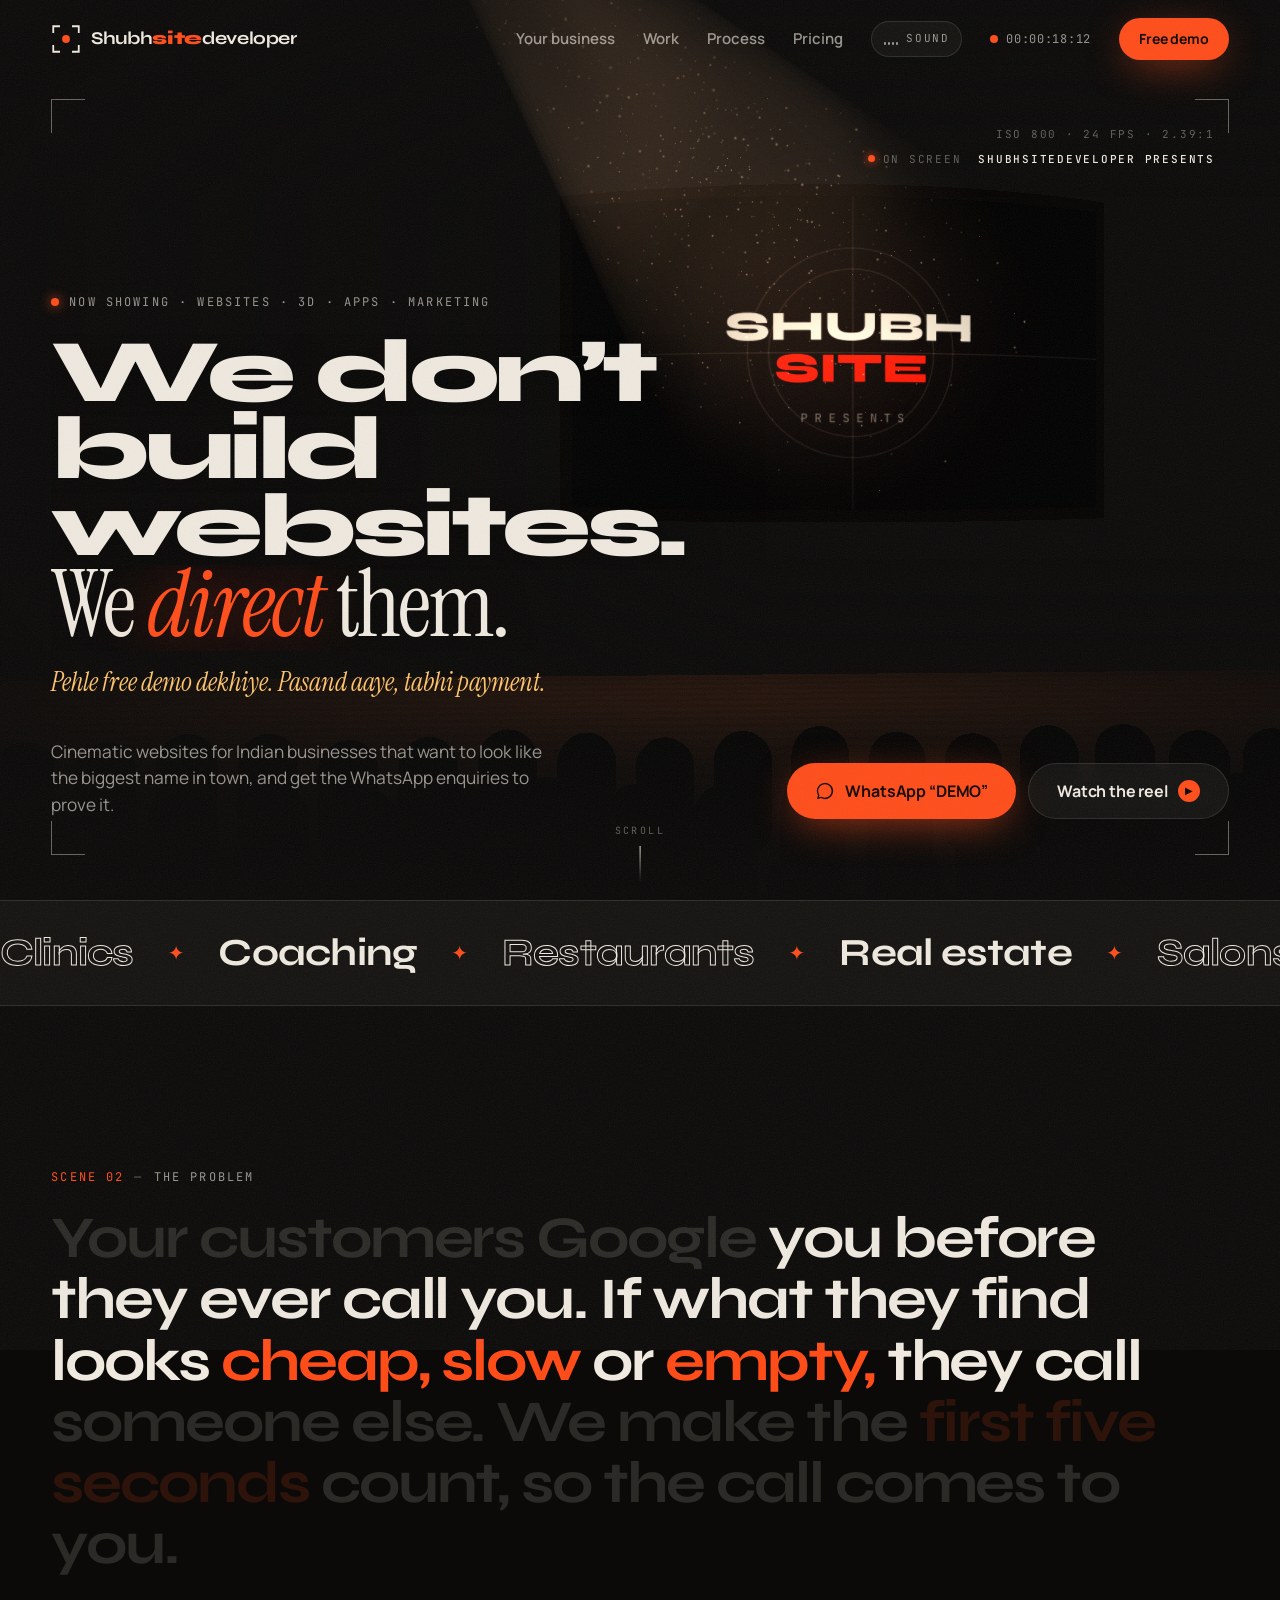
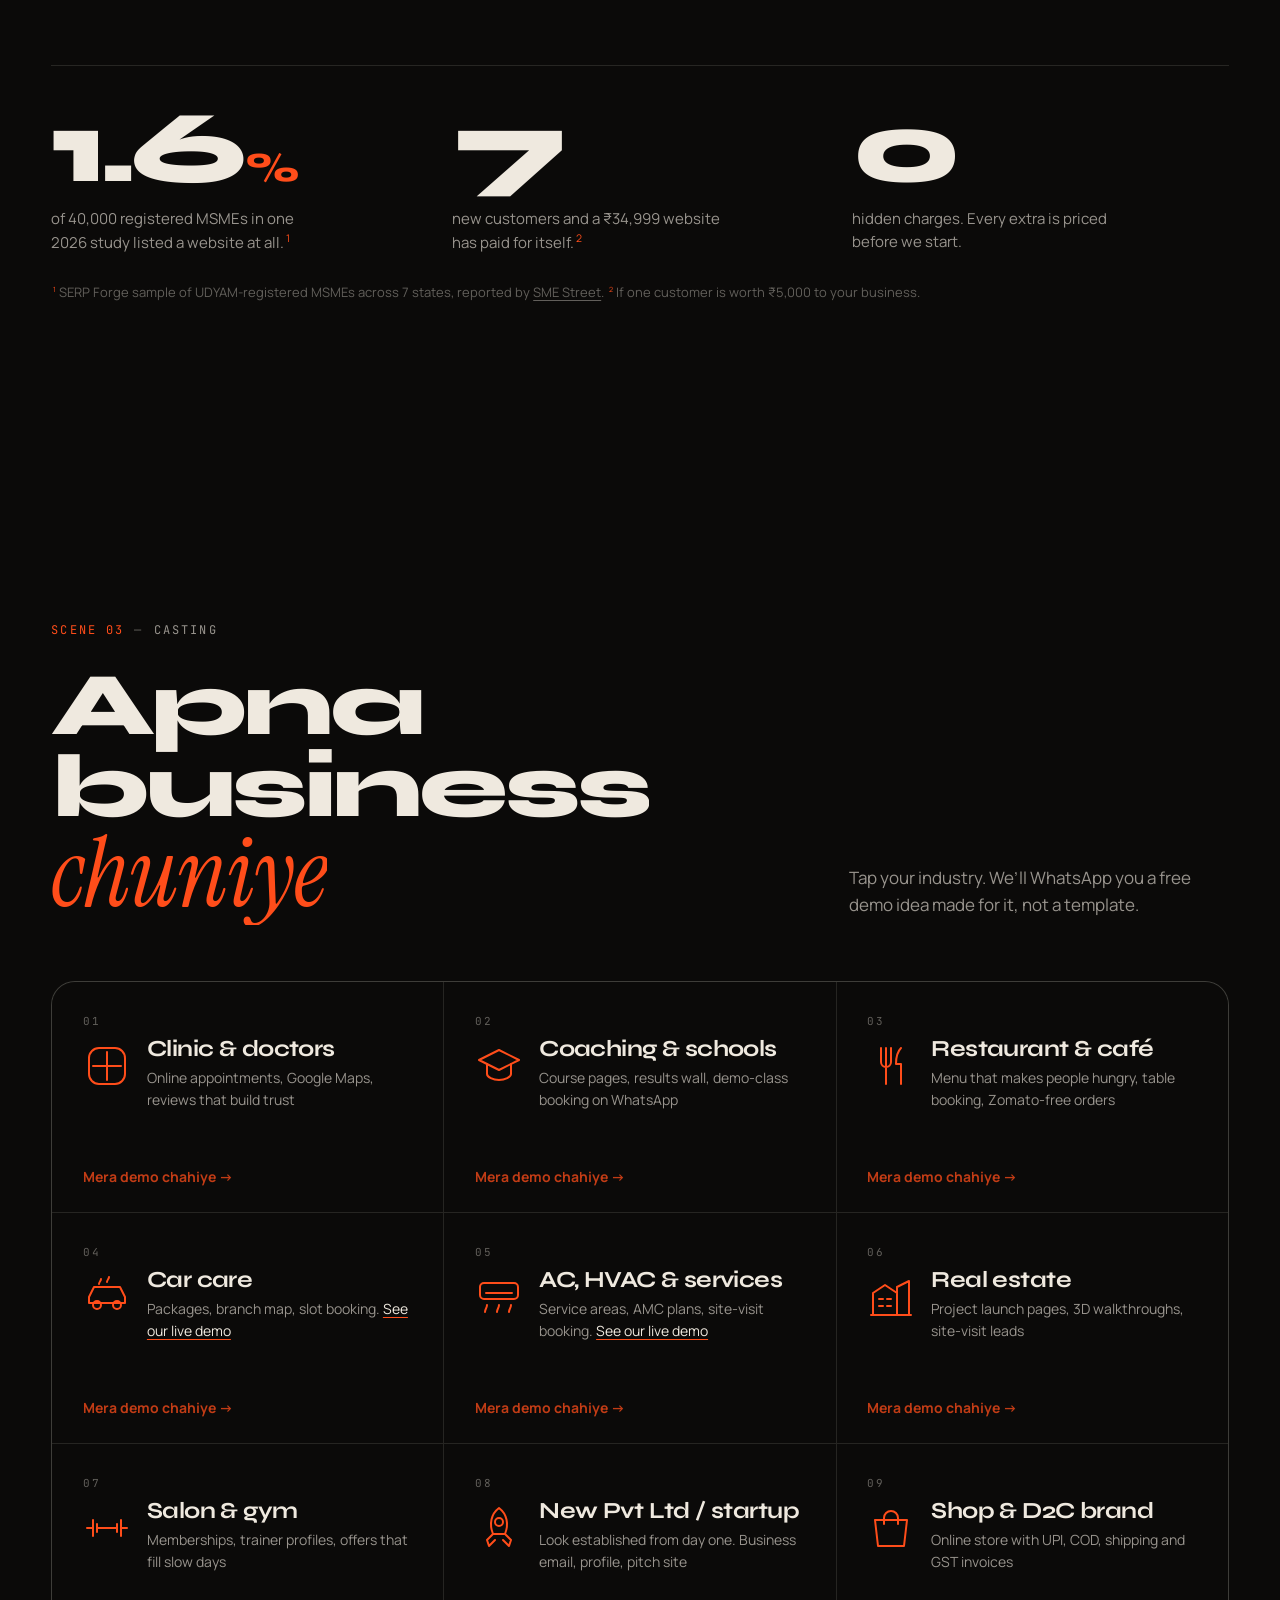
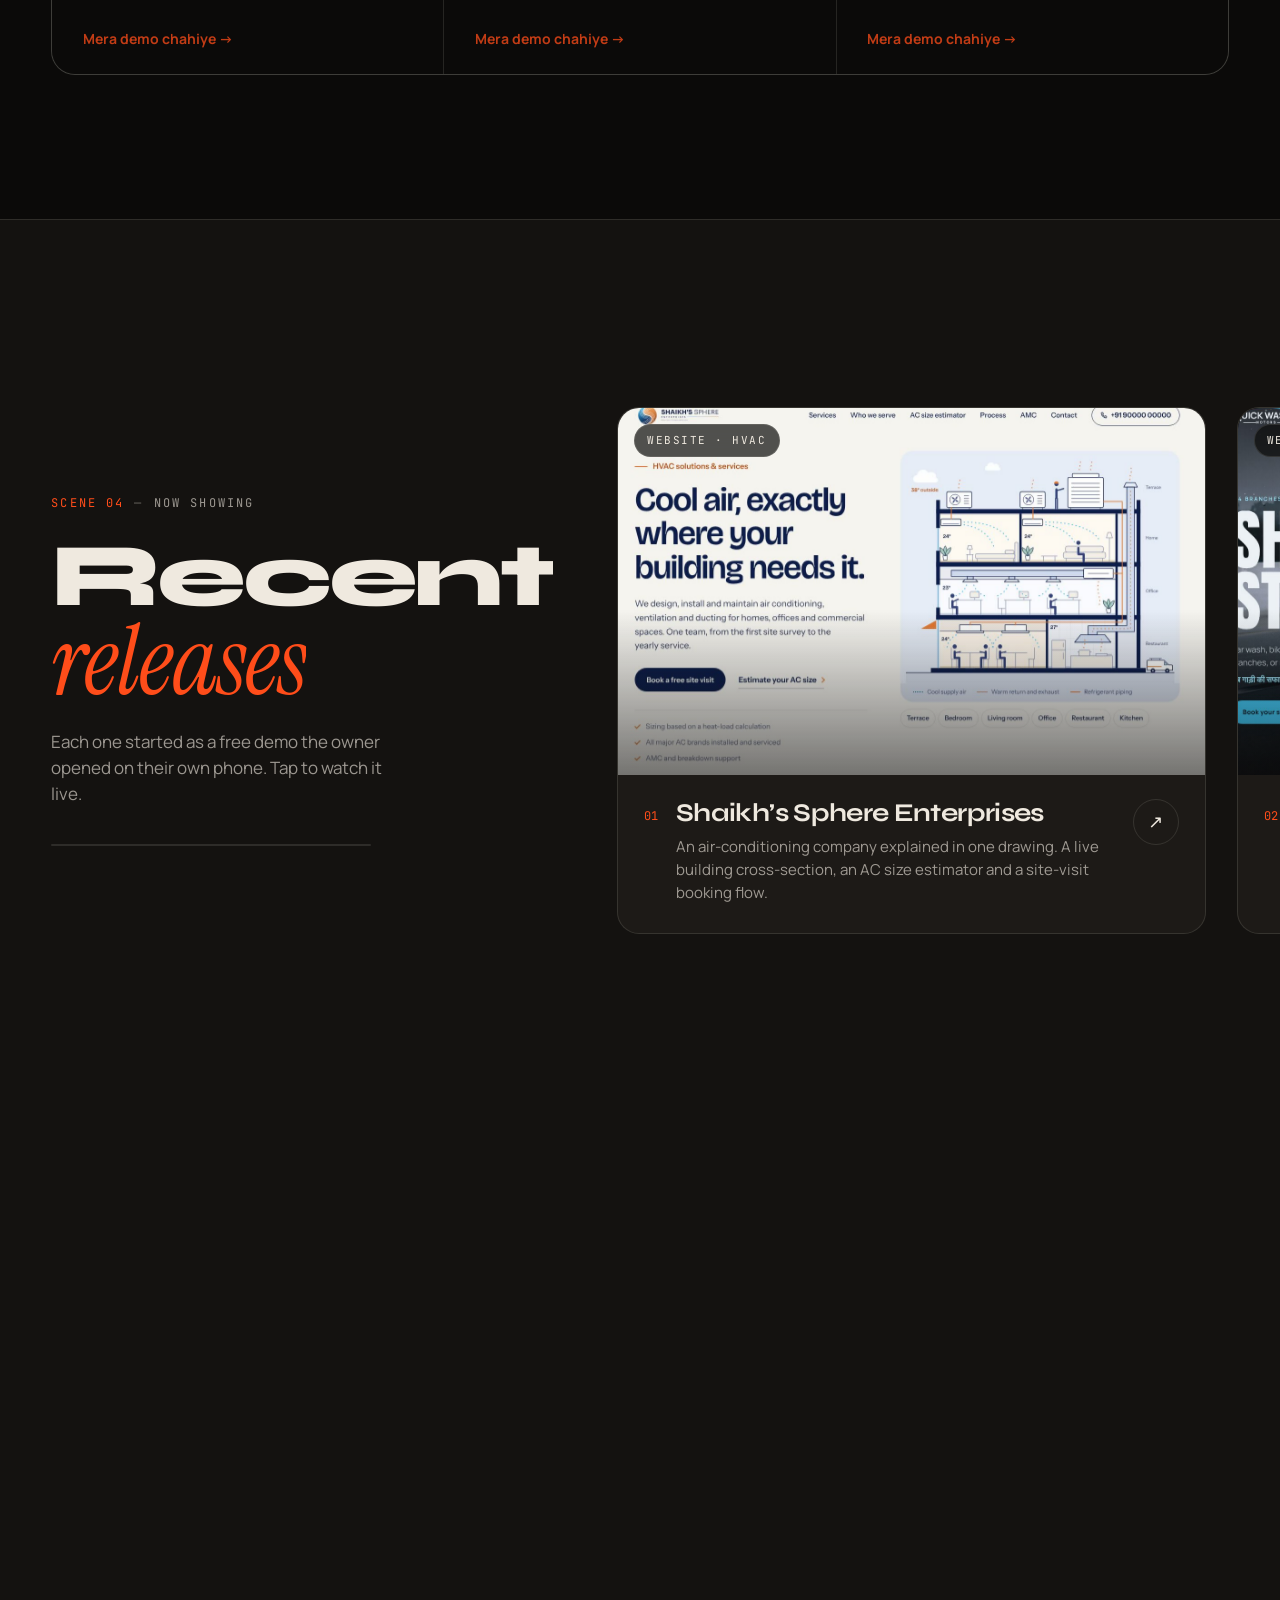
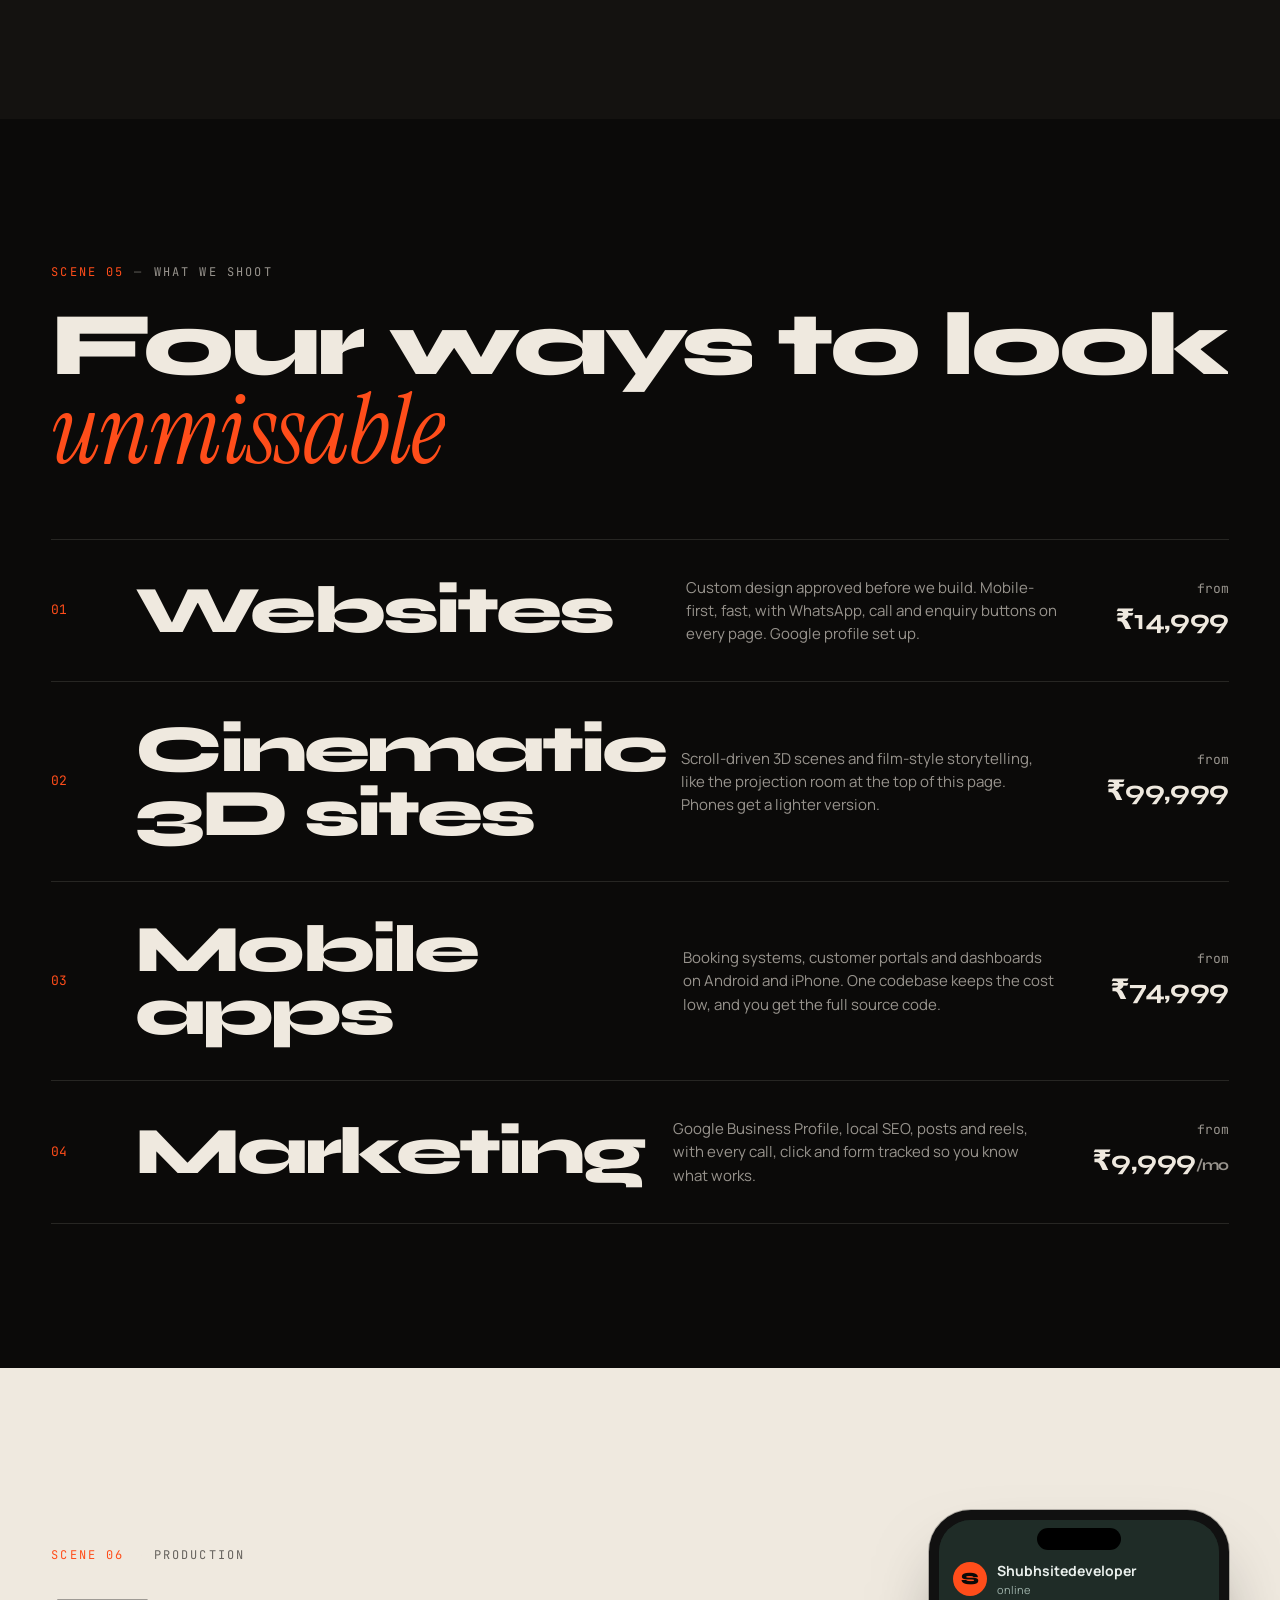
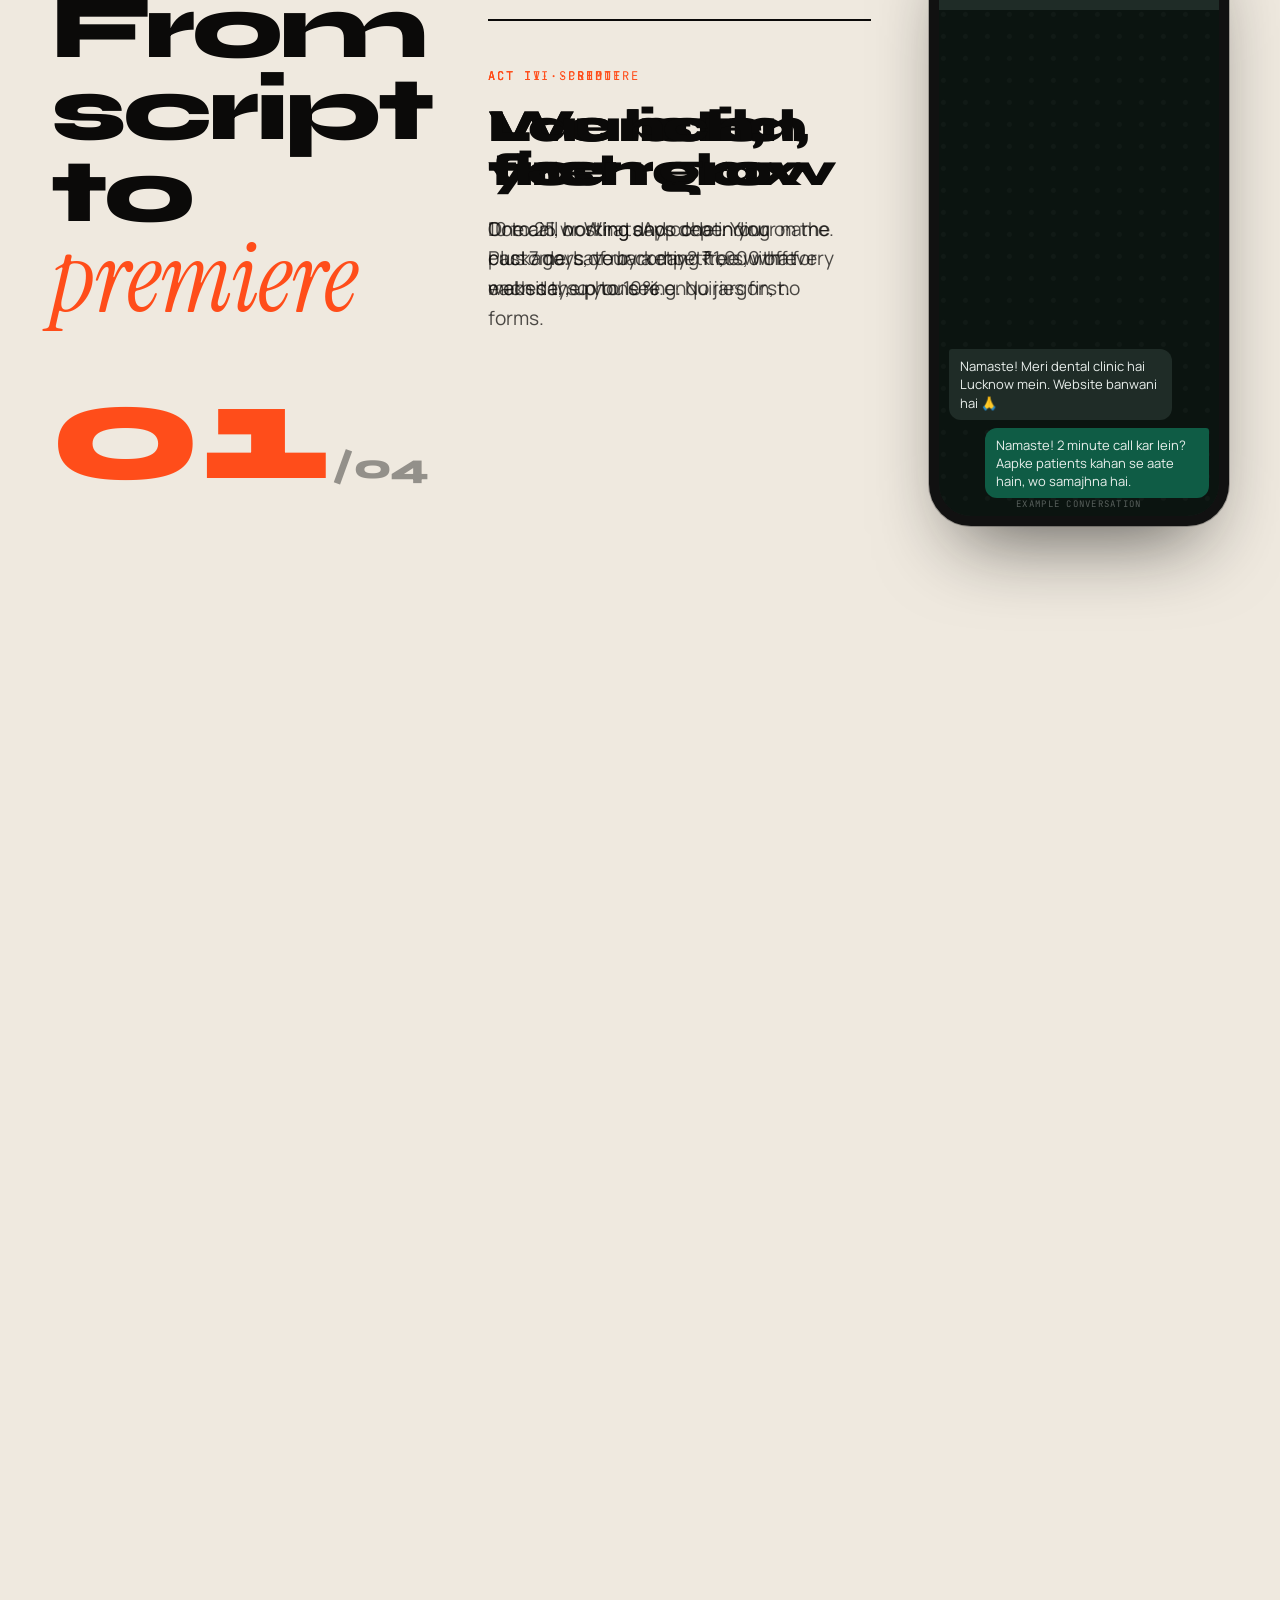
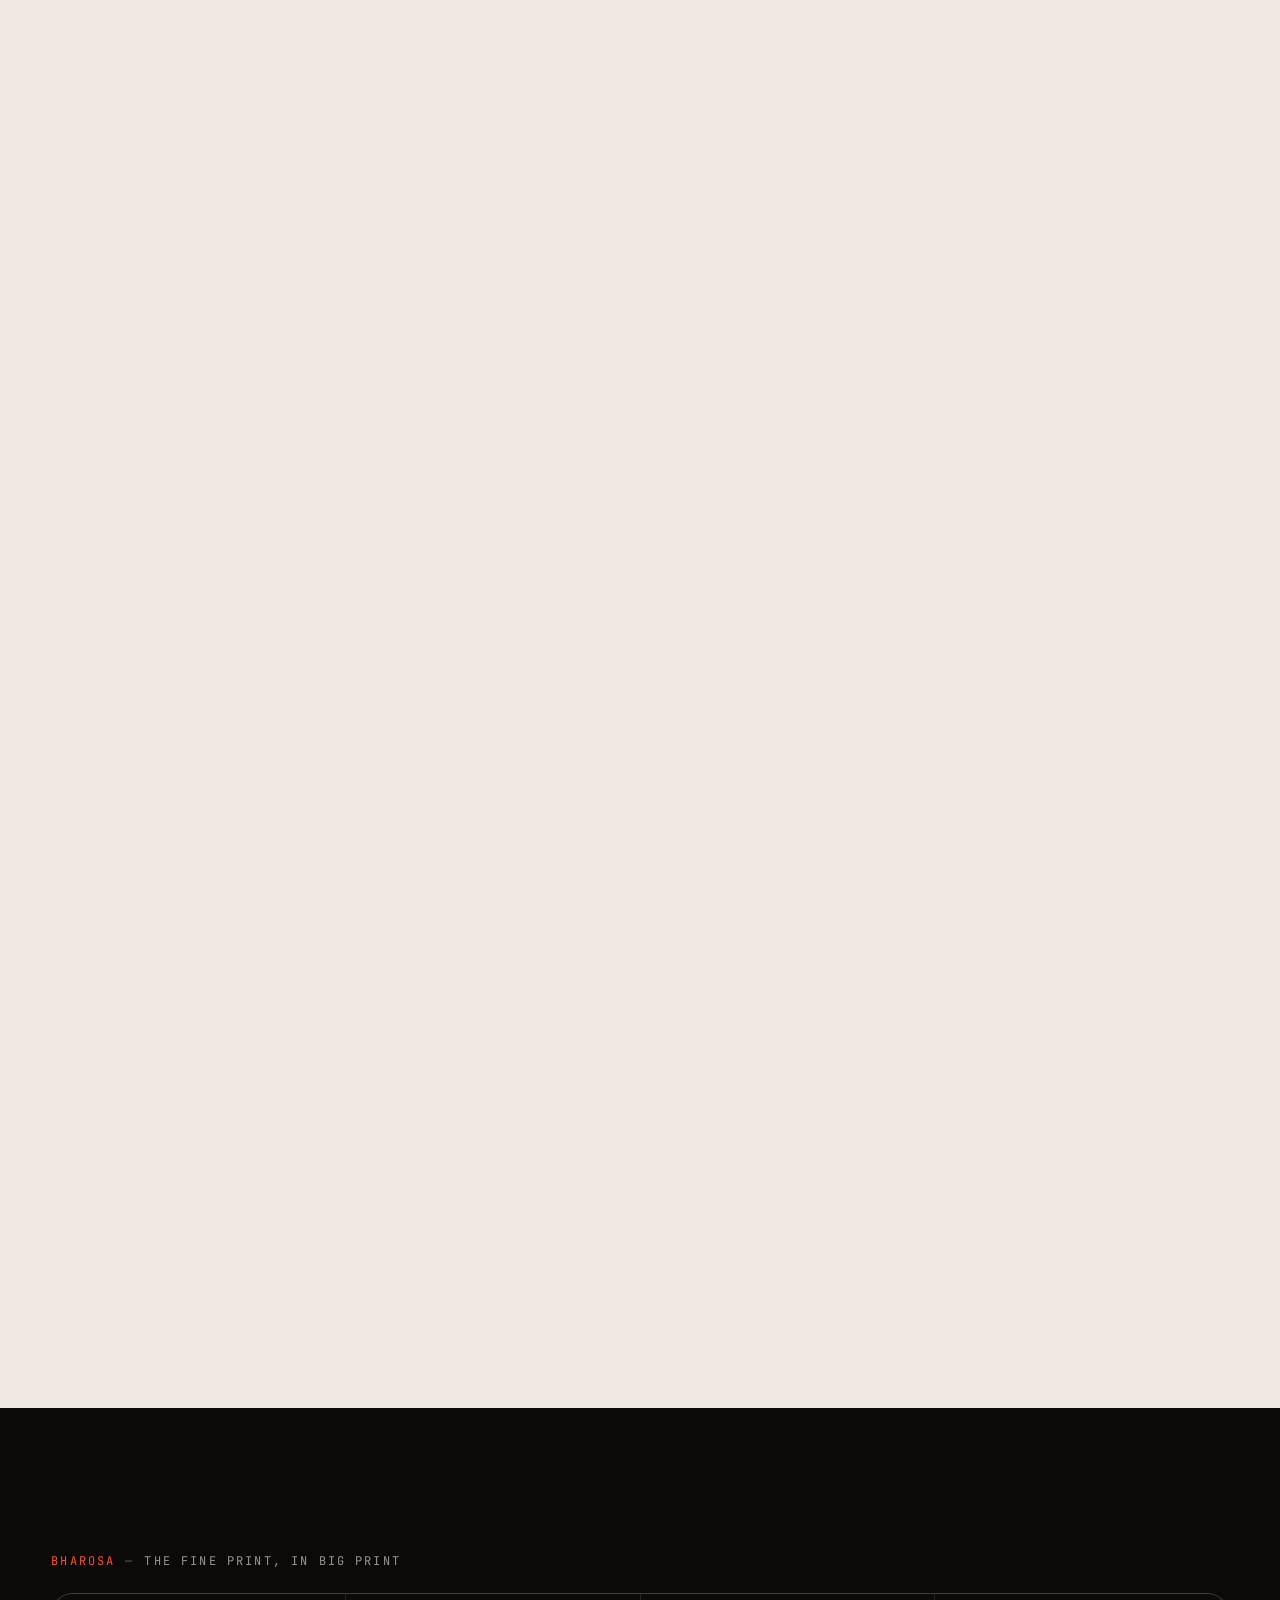
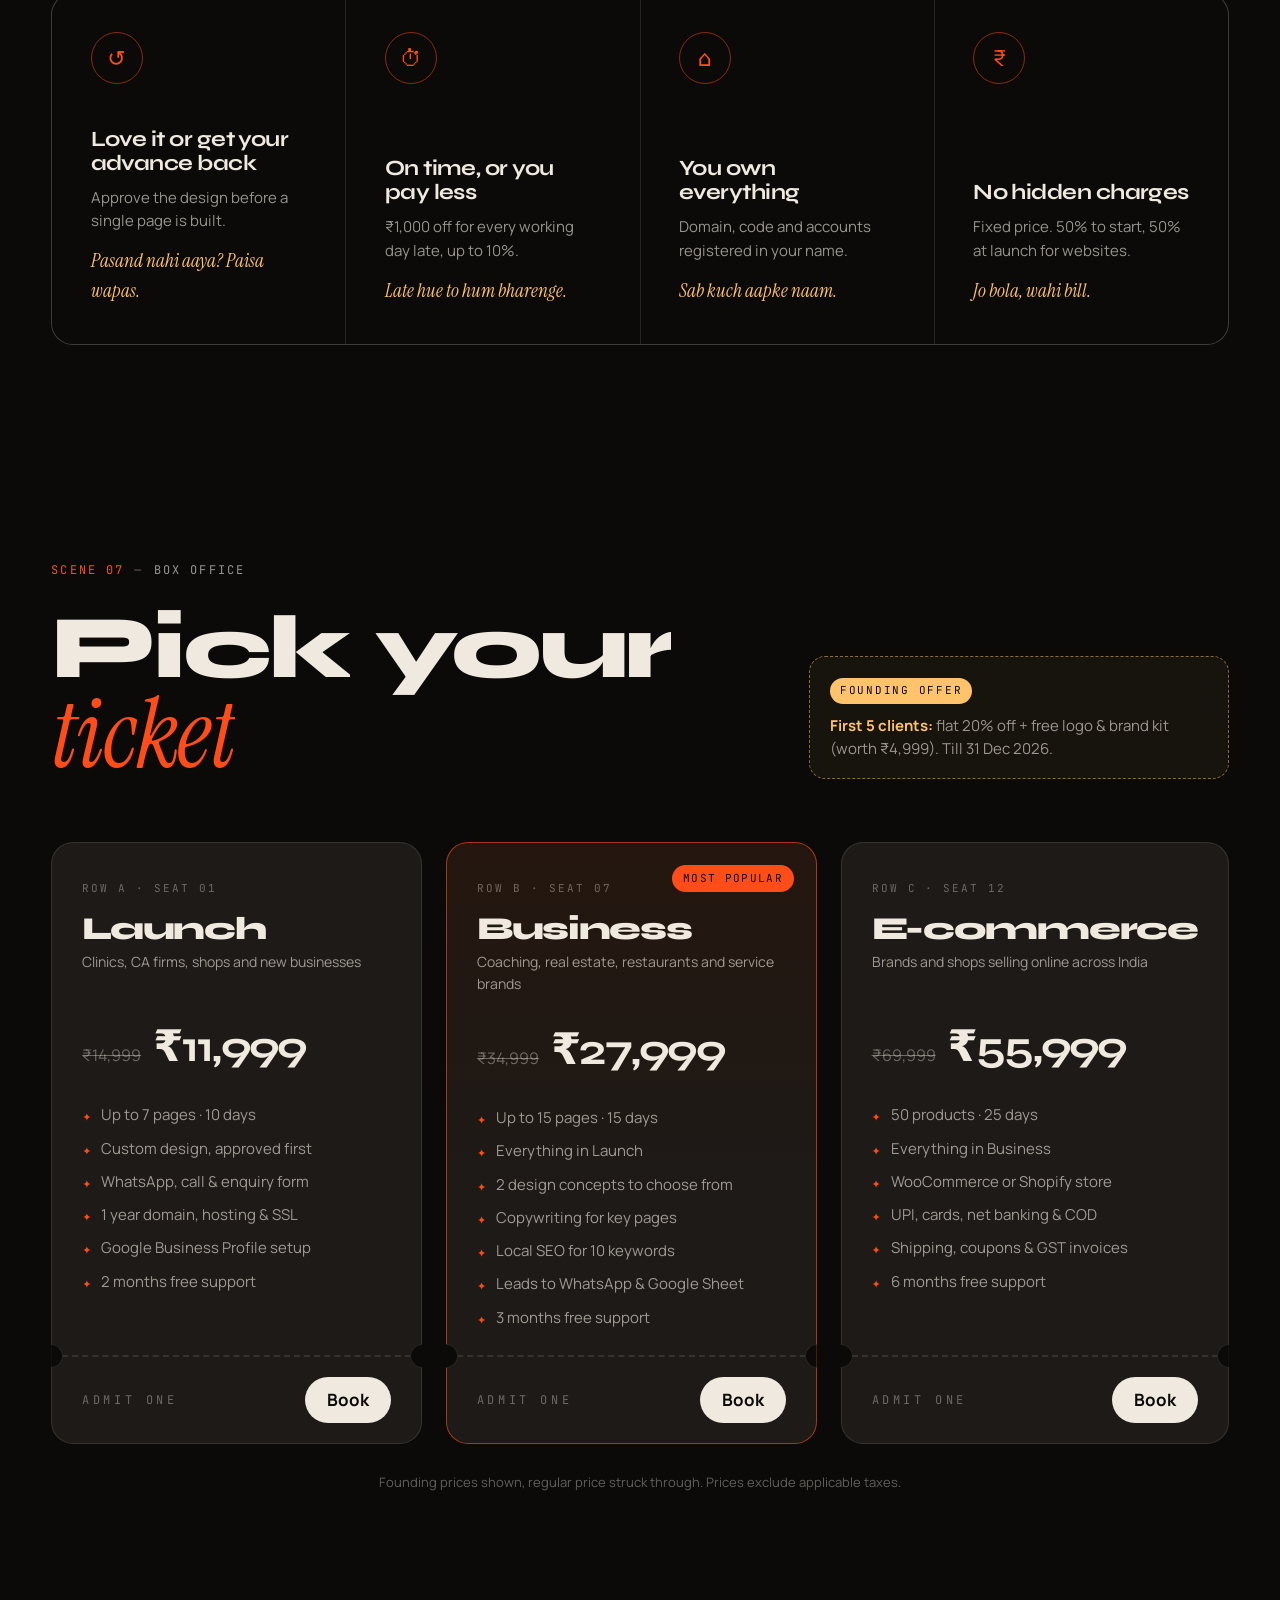
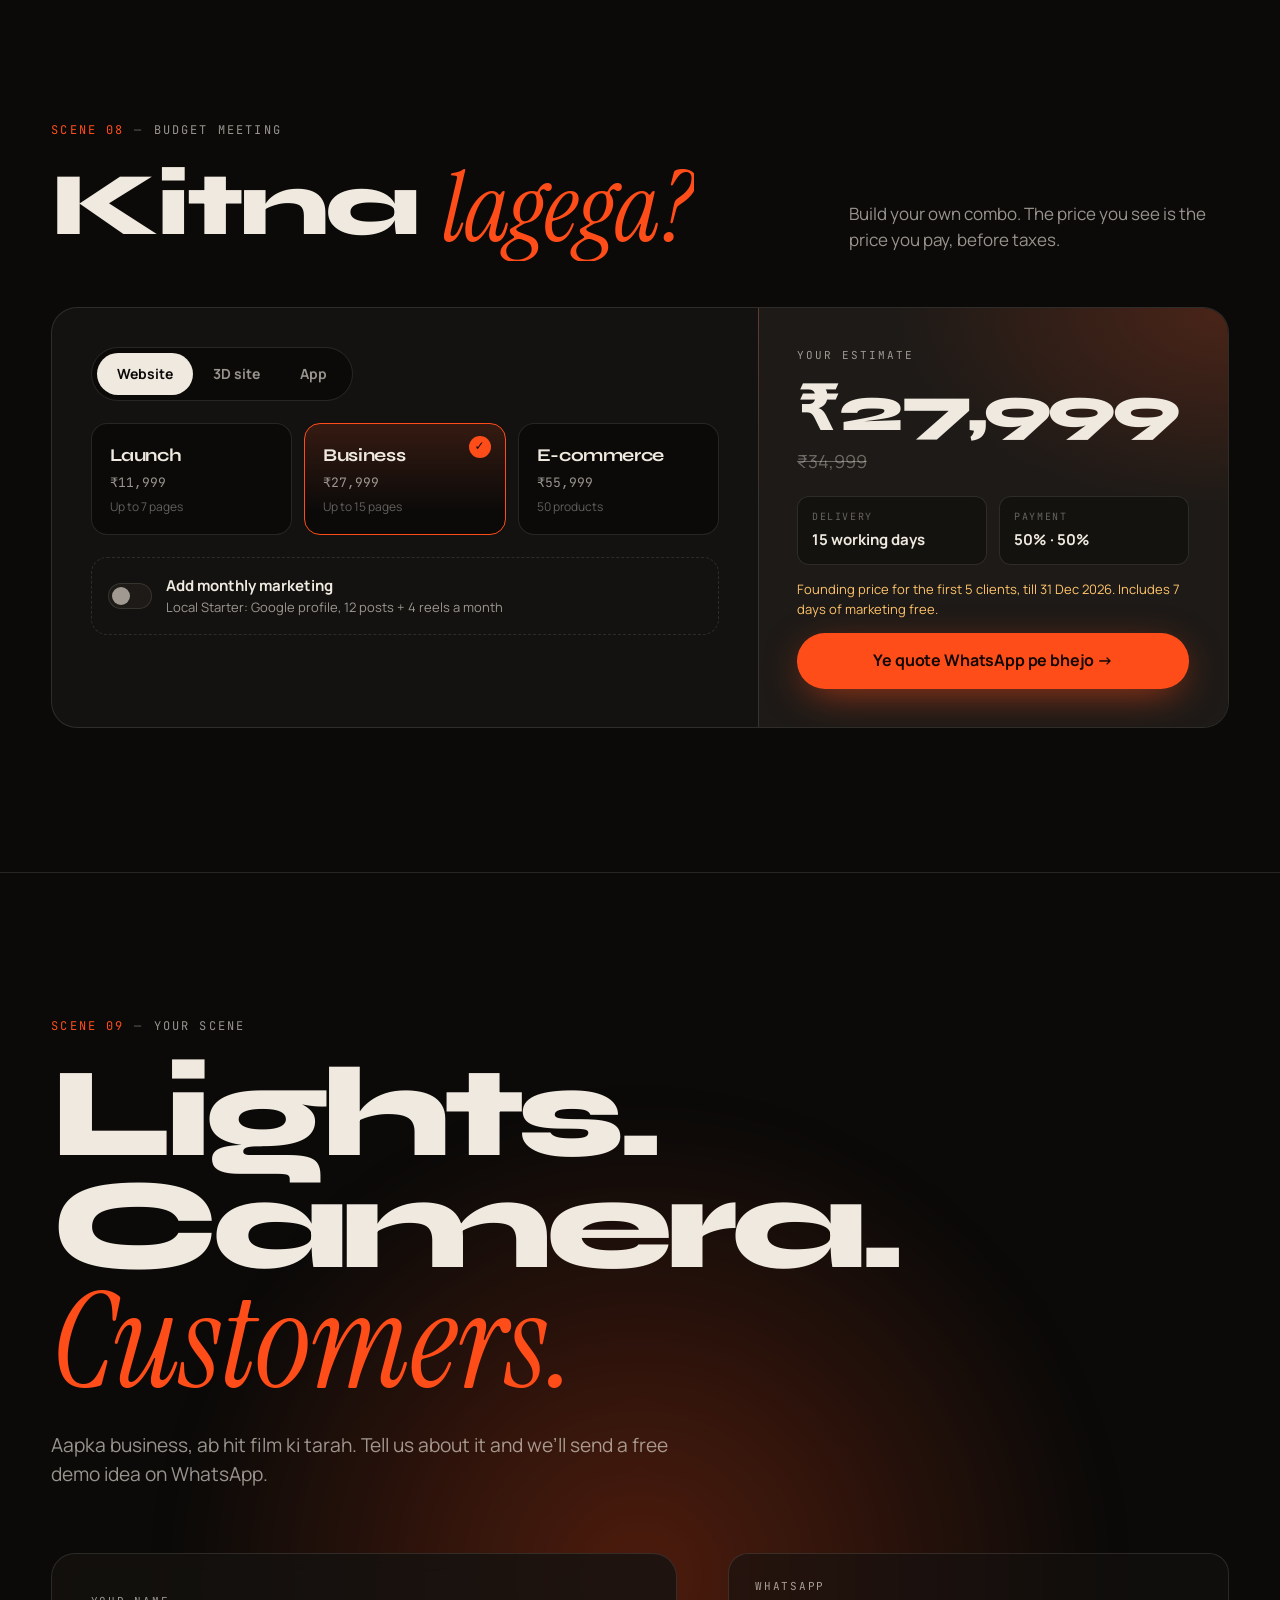
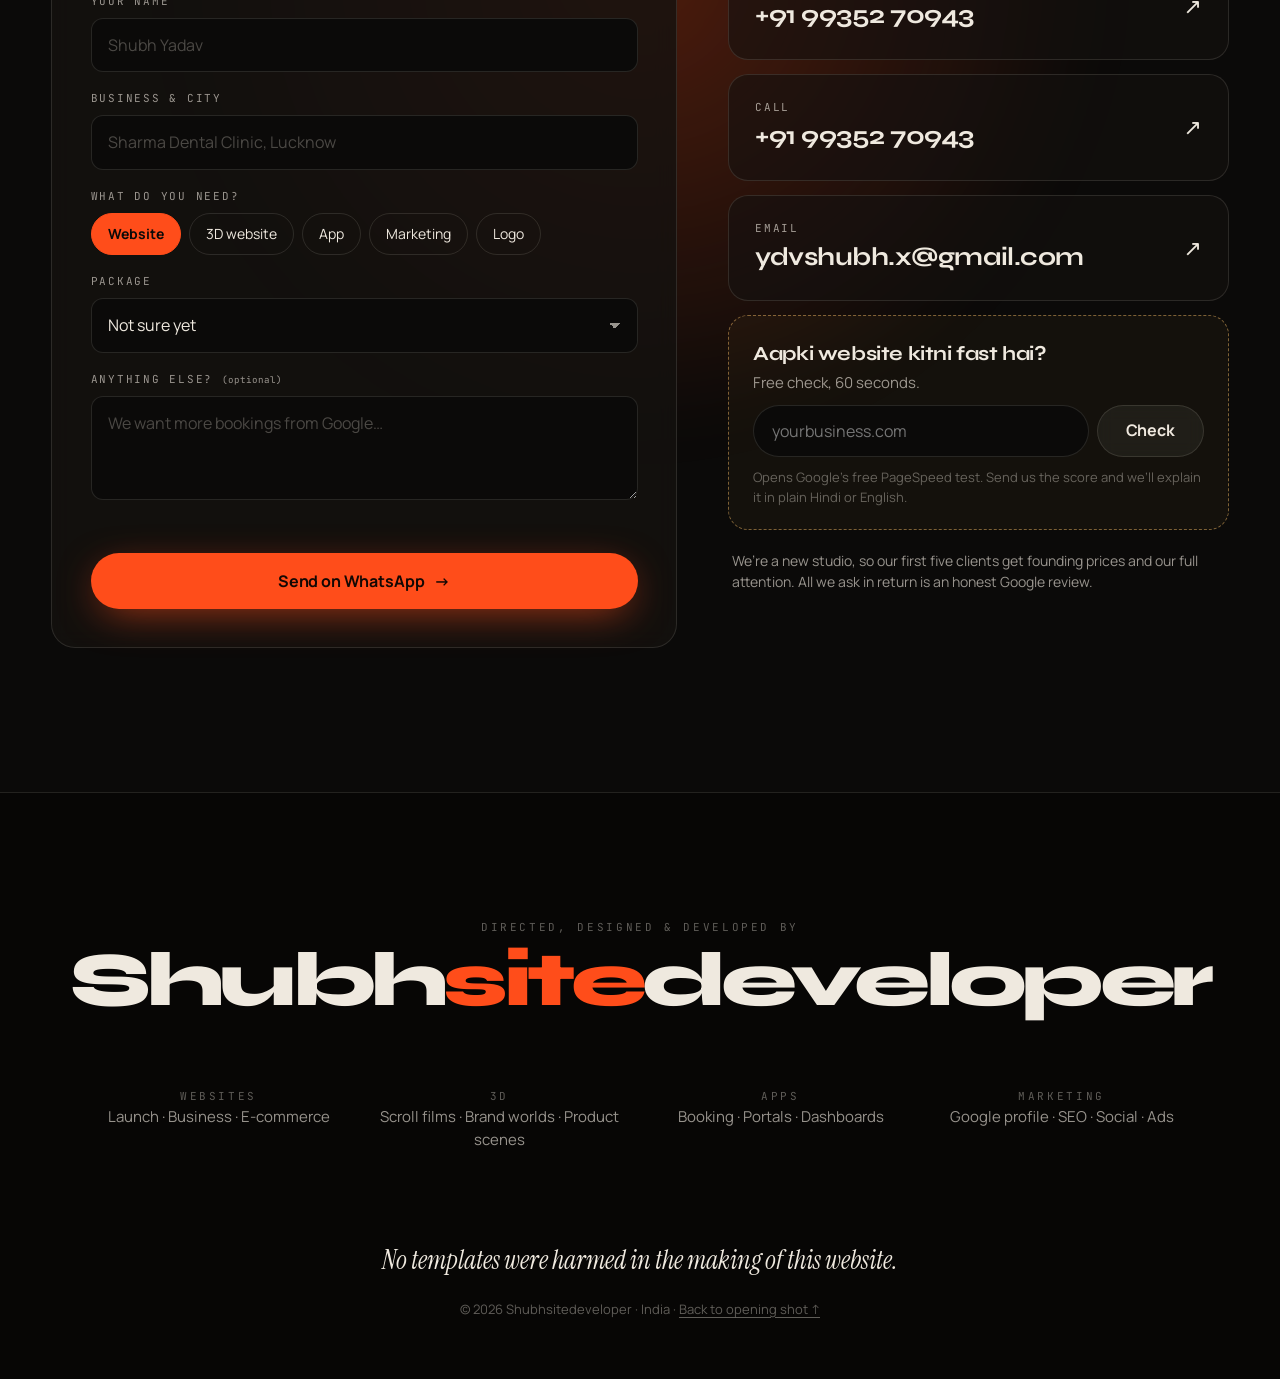
==== commit 04c4d2c2: "v2: 3D projection-room hero, industry picker, WhatsApp chat process, price calculator, speed check, " ====
--- a/index.html
+++ b/index.html
@@ -3,17 +3,21 @@
 <head>
 <meta charset="utf-8">
 <meta name="viewport" content="width=device-width, initial-scale=1, viewport-fit=cover">
-<title>Shubhsitedeveloper | Cinematic websites, apps and marketing</title>
-<meta name="description" content="Shubhsitedeveloper builds cinematic websites, 3D sites, mobile apps and marketing for growing Indian businesses. See your demo before you pay.">
+<title>Shubhsitedeveloper | Cinematic websites, 3D sites, apps and marketing</title>
+<meta name="description" content="Shubhsitedeveloper builds cinematic websites, 3D sites, mobile apps and marketing for Indian businesses. See your free demo first, pay only if you love it.">
 <meta name="theme-color" content="#0b0a09">
 <meta property="og:title" content="Shubhsitedeveloper | We direct websites">
-<meta property="og:description" content="Cinematic websites, 3D sites, apps and marketing. See your demo before you pay.">
-<meta property="og:image" content="assets/og.jpg">
+<meta property="og:description" content="Cinematic websites, 3D sites, apps and marketing. Pehle free demo, phir payment.">
+<meta property="og:image" content="https://shubhsitedeveloper.github.io/assets/og.jpg">
+<meta property="og:type" content="website">
+<meta name="twitter:card" content="summary_large_image">
 <link rel="icon" href="assets/favicon.svg" type="image/svg+xml">
 <link rel="preconnect" href="https://fonts.googleapis.com">
 <link rel="preconnect" href="https://fonts.gstatic.com" crossorigin>
-<link href="https://fonts.googleapis.com/css2?family=Syne:wght@600;700;800&family=Instrument+Serif:ital@0;1&family=Manrope:wght@400;500;600;700&family=JetBrains+Mono:wght@400;500&display=swap" rel="stylesheet">
+<link href="https://fonts.googleapis.com/css2?family=Syne:wght@600;700;800&family=Instrument+Serif:ital@0;1&family=Manrope:wght@400;500;600;700;800&family=JetBrains+Mono:wght@400;500&display=swap" rel="stylesheet">
 <link rel="stylesheet" href="style.css">
+<script type="importmap">{ "imports": { "three": "./assets/three/three.module.js" } }</script>
+<link rel="modulepreload" href="assets/three/three.module.js">
 </head>
 <body class="is-loading">
 
@@ -28,7 +32,7 @@
     </svg>
     <span class="leader__num" id="leaderNum">3</span>
   </div>
-  <div class="leader__meta"><span>SHUBHSITEDEVELOPER</span><span>REEL 01 · TAKE 01</span></div>
+  <div class="leader__meta"><span>SHUBHSITEDEVELOPER</span><span id="leaderLoad">LOADING REEL · 0%</span><span>TAP TO SKIP</span></div>
   <div class="bar bar--top"></div><div class="bar bar--bot"></div>
 </div>
 
@@ -45,42 +49,52 @@
     <span class="brand__word">Shubh<b>site</b>developer</span>
   </a>
   <nav class="nav" aria-label="Main">
-    <a href="#work">Work</a><a href="#services">Services</a><a href="#process">Process</a><a href="#pricing">Pricing</a>
+    <a href="#industries">Your business</a><a href="#work">Work</a><a href="#process">Process</a><a href="#pricing">Pricing</a>
   </nav>
+  <button class="sound" id="soundBtn" aria-pressed="false" aria-label="Projector sound">
+    <span class="sound__bars" aria-hidden="true"><i></i><i></i><i></i><i></i></span><span class="sound__txt">Sound</span>
+  </button>
   <div class="hud__rec"><i></i><span id="timecode">00:00:00:00</span></div>
-  <a href="#contact" class="btn btn--ember btn--sm magnetic">Start a project</a>
+  <a href="#contact" class="btn btn--ember btn--sm magnetic">Free demo</a>
   <button class="menu-btn" id="menuBtn" aria-label="Open menu" aria-expanded="false"><span></span><span></span></button>
 </header>
 <div class="mobile-menu" id="mobileMenu">
-  <a href="#work">Work</a><a href="#services">Services</a><a href="#process">Process</a><a href="#pricing">Pricing</a><a href="#contact">Contact</a>
+  <a href="#industries">Your business</a><a href="#work">Work</a><a href="#process">Process</a><a href="#pricing">Pricing</a><a href="#calc">Price calculator</a><a href="#contact">Contact</a>
 </div>
 
 <main id="top">
 
-<!-- ============ SCENE 01 · HERO ============ -->
-<section class="hero" id="hero" data-scene="01 · Opening shot">
+<!-- ============ SCENE 01 · HERO: the projection room ============ -->
+<section class="hero" id="hero">
+  <canvas class="hero__stage" id="stage" aria-hidden="true"></canvas>
   <canvas class="hero__gl" id="gl" aria-hidden="true"></canvas>
-  <div class="hero__vignette" aria-hidden="true"></div>
+  <div class="hero__shade" aria-hidden="true"></div>
   <div class="hero__frame" aria-hidden="true"><i></i><i></i><i></i><i></i></div>
 
   <div class="hero__inner">
-    <p class="eyebrow hero__eyebrow"><span class="dot"></span>Websites · 3D sites · Apps · Marketing · India</p>
+    <p class="eyebrow hero__eyebrow"><span class="dot"></span>Now showing · Websites · 3D · Apps · Marketing</p>
     <h1 class="hero__title">
-      <span class="line"><span class="w">We</span> <span class="w">don’t</span> <span class="w">build</span></span>
+      <span class="line"><span class="w">We</span> <span class="w">don’t</span></span>
+      <span class="line"><span class="w">build</span></span>
       <span class="line"><span class="w">websites.</span></span>
       <span class="line line--serif"><span class="w">We</span> <em class="w">direct</em> <span class="w">them.</span></span>
     </h1>
+    <p class="hero__hindi">Pehle free demo dekhiye. Pasand aaye, tabhi payment.</p>
     <div class="hero__foot">
-      <p class="hero__lede">Cinematic websites that make small businesses look like the biggest name in town, and bring the enquiries to prove it. <strong>See your demo before you pay.</strong></p>
+      <p class="hero__lede">Cinematic websites for Indian businesses that want to look like the biggest name in town, and get the WhatsApp enquiries to prove it.</p>
       <div class="hero__ctas">
-        <a href="#contact" class="btn btn--ember magnetic" data-cursor="Let’s go">Get your free demo</a>
+        <a href="https://wa.me/919935270943?text=DEMO%20%E2%80%94%20Mujhe%20apne%20business%20ke%20liye%20free%20website%20demo%20chahiye." target="_blank" rel="noopener" class="btn btn--ember magnetic" data-cursor="Chat">
+          <svg class="ico" viewBox="0 0 32 32" aria-hidden="true"><path fill="currentColor" d="M16 3a13 13 0 0 0-11.2 19.6L3 29l6.6-1.7A13 13 0 1 0 16 3Zm0 23.7c-2 0-3.9-.5-5.6-1.5l-.4-.2-3.9 1 1-3.8-.3-.4A10.7 10.7 0 1 1 16 26.7Z"/></svg>
+          WhatsApp “DEMO”
+        </a>
         <a href="#work" class="btn btn--ghost magnetic" data-cursor="Watch">Watch the reel <span class="play">▶</span></a>
       </div>
     </div>
   </div>
 
   <div class="hero__hud" aria-hidden="true">
-    <span>ISO 800</span><span>24 FPS</span><span>2.39 : 1</span><span class="hud-scene">SCENE 01</span>
+    <span>ISO 800 · 24 FPS · 2.39:1</span>
+    <span class="hud-now">ON SCREEN <b id="nowShowing">Shubhsitedeveloper presents</b></span>
   </div>
   <a href="#manifesto" class="scroll-cue" aria-label="Scroll down"><span>Scroll</span><i></i></a>
 </section>
@@ -94,24 +108,98 @@
 </div>
 
 <!-- ============ SCENE 02 · MANIFESTO ============ -->
-<section class="manifesto" id="manifesto" data-scene="02 · The problem">
-  <p class="eyebrow">Scene 02 — The problem</p>
+<section class="manifesto" id="manifesto">
+  <p class="eyebrow"><span class="sc">Scene 02</span> The problem</p>
   <p class="manifesto__text" id="manifestoText">Your customers Google you before they ever call you. If what they find looks cheap, slow or empty, they call someone else. We make the first five seconds count, so the call comes to you.</p>
   <div class="manifesto__stats">
-    <div><span class="big">5<small>s</small></span><p>to win or lose a visitor</p></div>
-    <div><span class="big">7</span><p>new customers and a ₹34,999 site has paid for itself*</p></div>
-    <div><span class="big">0</span><p>hidden charges. Every extra is priced up front.</p></div>
-  </div>
-  <p class="fineprint">*If one customer is worth ₹5,000 to your business.</p>
-</section>
-
-<!-- ============ SCENE 03 · WORK (horizontal reel) ============ -->
-<section class="work" id="work" data-scene="03 · Now showing">
+    <div><span class="big" data-count="1.6" data-dec="1">1.6<small>%</small></span><p>of 40,000 registered MSMEs in one 2026 study listed a website at all.<sup>1</sup></p></div>
+    <div><span class="big" data-count="7">7</span><p>new customers and a ₹34,999 website has paid for itself.<sup>2</sup></p></div>
+    <div><span class="big">0</span><p>hidden charges. Every extra is priced before we start.</p></div>
+  </div>
+  <p class="fineprint"><sup>1</sup> SERP Forge sample of UDYAM-registered MSMEs across 7 states, reported by <a href="https://smestreet.in/msme-opportunities/msme-digital-presence-remains-low-despite-indias-online-push-10917024" target="_blank" rel="noopener">SME Street</a>. <sup>2</sup> If one customer is worth ₹5,000 to your business.</p>
+</section>
+
+<!-- ============ SCENE 03 · INDUSTRIES ============ -->
+<section class="industries" id="industries">
+  <div class="industries__head">
+    <p class="eyebrow"><span class="sc">Scene 03</span> Casting</p>
+    <h2 class="h2 split">Apna business <em>chuniye</em></h2>
+    <p class="industries__sub">Tap your industry. We’ll WhatsApp you a free demo idea made for it, not a template.</p>
+  </div>
+  <div class="ind-grid" id="indGrid">
+    <button class="ind" data-biz="clinic">
+      <span class="ind__no">01</span>
+      <svg class="ind__ico" viewBox="0 0 48 48" aria-hidden="true"><path d="M24 10v28M10 24h28" /><rect x="6" y="6" width="36" height="36" rx="10"/></svg>
+      <span class="ind__name">Clinic &amp; doctors</span>
+      <span class="ind__line">Online appointments, Google Maps, reviews that build trust</span>
+      <span class="ind__cta">Mera demo chahiye →</span>
+    </button>
+    <button class="ind" data-biz="coaching centre">
+      <span class="ind__no">02</span>
+      <svg class="ind__ico" viewBox="0 0 48 48" aria-hidden="true"><path d="M4 18 24 8l20 10-20 10L4 18Z"/><path d="M12 22v10c0 3 6 6 12 6s12-3 12-6V22"/></svg>
+      <span class="ind__name">Coaching &amp; schools</span>
+      <span class="ind__line">Course pages, results wall, demo-class booking on WhatsApp</span>
+      <span class="ind__cta">Mera demo chahiye →</span>
+    </button>
+    <button class="ind" data-biz="restaurant / café">
+      <span class="ind__no">03</span>
+      <svg class="ind__ico" viewBox="0 0 48 48" aria-hidden="true"><path d="M14 6v14a5 5 0 0 0 10 0V6M19 6v36M34 6c-4 4-5 10-5 16h5v20"/></svg>
+      <span class="ind__name">Restaurant &amp; café</span>
+      <span class="ind__line">Menu that makes people hungry, table booking, Zomato-free orders</span>
+      <span class="ind__cta">Mera demo chahiye →</span>
+    </button>
+    <button class="ind" data-biz="car wash / car care" data-demo="https://shubhsitedeveloper.github.io/Quickmoters/">
+      <span class="ind__no">04</span>
+      <svg class="ind__ico" viewBox="0 0 48 48" aria-hidden="true"><path d="M6 30v-6l5-10h26l5 10v6H6Z"/><circle cx="14" cy="32" r="4"/><circle cx="34" cy="32" r="4"/><path d="M18 6c0 2-2 3-2 5M26 4c0 2-2 3-2 5"/></svg>
+      <span class="ind__name">Car care</span>
+      <span class="ind__line">Packages, branch map, slot booking. <u>See our live demo</u></span>
+      <span class="ind__cta">Mera demo chahiye →</span>
+    </button>
+    <button class="ind" data-biz="AC / HVAC / home services" data-demo="https://shubhsitedeveloper.github.io/Shaikh-s-Sphere-Enterprises-/">
+      <span class="ind__no">05</span>
+      <svg class="ind__ico" viewBox="0 0 48 48" aria-hidden="true"><rect x="5" y="10" width="38" height="16" rx="4"/><path d="M12 32c0 3-2 4-2 7M24 32c0 3-2 4-2 7M36 32c0 3-2 4-2 7M11 20h26"/></svg>
+      <span class="ind__name">AC, HVAC &amp; services</span>
+      <span class="ind__line">Service areas, AMC plans, site-visit booking. <u>See our live demo</u></span>
+      <span class="ind__cta">Mera demo chahiye →</span>
+    </button>
+    <button class="ind" data-biz="real estate">
+      <span class="ind__no">06</span>
+      <svg class="ind__ico" viewBox="0 0 48 48" aria-hidden="true"><path d="M6 42V20l12-8 12 8v22M30 42V14l12-6v34M4 42h40M12 26h4M12 33h4M20 26h4M20 33h4"/></svg>
+      <span class="ind__name">Real estate</span>
+      <span class="ind__line">Project launch pages, 3D walkthroughs, site-visit leads</span>
+      <span class="ind__cta">Mera demo chahiye →</span>
+    </button>
+    <button class="ind" data-biz="salon / gym">
+      <span class="ind__no">07</span>
+      <svg class="ind__ico" viewBox="0 0 48 48" aria-hidden="true"><path d="M4 24h6M38 24h6M10 16v16M38 16v16M14 20v8M34 20v8M14 24h20"/></svg>
+      <span class="ind__name">Salon &amp; gym</span>
+      <span class="ind__line">Memberships, trainer profiles, offers that fill slow days</span>
+      <span class="ind__cta">Mera demo chahiye →</span>
+    </button>
+    <button class="ind" data-biz="new private limited company / startup">
+      <span class="ind__no">08</span>
+      <svg class="ind__ico" viewBox="0 0 48 48" aria-hidden="true"><path d="M24 4c8 6 10 16 6 26H18C14 20 16 10 24 4Z"/><circle cx="24" cy="18" r="4"/><path d="M18 30l-6 6 2 6 6-6M30 30l6 6-2 6-6-6"/></svg>
+      <span class="ind__name">New Pvt Ltd / startup</span>
+      <span class="ind__line">Look established from day one. Business email, profile, pitch site</span>
+      <span class="ind__cta">Mera demo chahiye →</span>
+    </button>
+    <button class="ind" data-biz="shop / D2C brand">
+      <span class="ind__no">09</span>
+      <svg class="ind__ico" viewBox="0 0 48 48" aria-hidden="true"><path d="M8 16h32l-3 26H11L8 16Z"/><path d="M17 20v-6a7 7 0 0 1 14 0v6"/></svg>
+      <span class="ind__name">Shop &amp; D2C brand</span>
+      <span class="ind__line">Online store with UPI, COD, shipping and GST invoices</span>
+      <span class="ind__cta">Mera demo chahiye →</span>
+    </button>
+  </div>
+</section>
+
+<!-- ============ SCENE 04 · WORK (horizontal reel) ============ -->
+<section class="work" id="work">
   <div class="work__pin">
     <div class="work__head">
-      <p class="eyebrow">Scene 03 — Now showing</p>
-      <h2 class="h2">Recent <em>releases</em></h2>
-      <p class="work__sub">Every project starts as a working demo the owner can click through on their own phone.</p>
+      <p class="eyebrow"><span class="sc">Scene 04</span> Now showing</p>
+      <h2 class="h2 split">Recent <em>releases</em></h2>
+      <p class="work__sub">Each one started as a free demo the owner opened on their own phone. Tap to watch it live.</p>
       <div class="work__progress" aria-hidden="true"><i id="workBar"></i></div>
     </div>
     <div class="work__track" id="workTrack">
@@ -178,7 +266,7 @@
             <span class="reel__no">04</span>
             <div>
               <h3>Logos &amp; brand kits</h3>
-              <p>Four directions per brand, each delivered with light, dark, gold and mono versions ready for signboards, Instagram and visiting cards.</p>
+              <p>Four directions per brand, each delivered in light, dark, gold and mono, ready for signboards, Instagram and visiting cards.</p>
             </div>
             <span class="reel__arrow">✦</span>
           </div>
@@ -186,11 +274,11 @@
       </article>
 
       <article class="reel reel--cta">
-        <a href="#contact" class="reel__link">
+        <a href="#industries" class="reel__link">
           <div class="reel__next">
             <span class="eyebrow">Coming soon</span>
             <p class="reel__next-title">Your<br>business<br><em>here.</em></p>
-            <span class="btn btn--ember">Book the next slot</span>
+            <span class="btn btn--dark">Book the next slot</span>
           </div>
         </a>
       </article>
@@ -199,11 +287,11 @@
   </div>
 </section>
 
-<!-- ============ SCENE 04 · SERVICES ============ -->
-<section class="services" id="services" data-scene="04 · What we shoot">
+<!-- ============ SCENE 05 · SERVICES ============ -->
+<section class="services" id="services">
   <div class="services__head">
-    <p class="eyebrow">Scene 04 — What we shoot</p>
-    <h2 class="h2">Four ways to look <em>unmissable</em></h2>
+    <p class="eyebrow"><span class="sc">Scene 05</span> What we shoot</p>
+    <h2 class="h2 split">Four ways to look <em>unmissable</em></h2>
   </div>
   <ol class="svc" id="svcList">
     <li class="svc__row" data-img="assets/work/sphere-2.jpg">
@@ -215,74 +303,91 @@
     <li class="svc__row" data-img="assets/work/film3d.jpg">
       <span class="svc__no">02</span>
       <h3 class="svc__name">Cinematic 3D sites</h3>
-      <p class="svc__desc">Scroll-driven 3D scenes and film-style storytelling for brands that want people to stop scrolling and say “wow”.</p>
+      <p class="svc__desc">Scroll-driven 3D scenes and film-style storytelling, like the projection room at the top of this page. Phones get a lighter version.</p>
       <span class="svc__price">from <b>₹99,999</b></span>
     </li>
     <li class="svc__row" data-img="assets/work/wash-mobile.jpg">
       <span class="svc__no">03</span>
       <h3 class="svc__name">Mobile apps</h3>
-      <p class="svc__desc">Booking systems, customer portals and dashboards on Android and iPhone, built around how your business already runs.</p>
+      <p class="svc__desc">Booking systems, customer portals and dashboards on Android and iPhone. One codebase keeps the cost low, and you get the full source code.</p>
       <span class="svc__price">from <b>₹74,999</b></span>
     </li>
     <li class="svc__row" data-img="assets/work/wash-2.jpg">
       <span class="svc__no">04</span>
       <h3 class="svc__name">Marketing</h3>
-      <p class="svc__desc">Local SEO, Google Business Profile, Instagram content and ads, with every call, click and form tracked so you know what works.</p>
+      <p class="svc__desc">Google Business Profile, local SEO, posts and reels, with every call, click and form tracked so you know what works.</p>
       <span class="svc__price">from <b>₹9,999<small>/mo</small></b></span>
     </li>
   </ol>
   <div class="svc__float" id="svcFloat" aria-hidden="true"><img alt="" id="svcFloatImg"></div>
 </section>
 
-<!-- ============ SCENE 05 · PROCESS ============ -->
-<section class="process" id="process" data-scene="05 · Production">
+<!-- ============ SCENE 06 · PROCESS + WhatsApp chat ============ -->
+<section class="process" id="process">
   <div class="process__pin">
     <div class="process__left">
-      <p class="eyebrow">Scene 05 — Production</p>
+      <p class="eyebrow"><span class="sc">Scene 06</span> Production</p>
       <h2 class="h2">From script<br>to <em>premiere</em></h2>
       <div class="process__counter"><span id="actNo">01</span><small>/04</small></div>
     </div>
     <div class="process__acts">
       <article class="act is-active">
-        <span class="act__label">Act I · Script</span>
+        <span class="act__label scramble">Act I · Script</span>
         <h3>We listen first</h3>
-        <p>One call or visit. Your customers, your competitors, what makes the phone ring. No jargon, no forms to fill.</p>
+        <p>One call or WhatsApp chat. Your customers, your competitors, what makes the phone ring. No jargon, no forms.</p>
       </article>
       <article class="act">
-        <span class="act__label">Act II · Storyboard</span>
-        <h3>You see it before we build</h3>
-        <p>A clickable demo on your own phone. Don’t love it? You get your advance back.</p>
+        <span class="act__label scramble">Act II · Storyboard</span>
+        <h3>You see it before you pay</h3>
+        <p>A free, clickable demo on your own phone. You approve the design before we build. Don’t love it? Your advance comes back.</p>
       </article>
       <article class="act">
-        <span class="act__label">Act III · Shoot</span>
+        <span class="act__label scramble">Act III · Shoot</span>
         <h3>We build, you relax</h3>
-        <p>10 to 25 days depending on the package. Late by a working day? ₹1,000 off, up to 10%.</p>
+        <p>10 to 25 working days depending on the package. Late by a day? ₹1,000 off for each day, up to 10%.</p>
       </article>
       <article class="act">
-        <span class="act__label">Act IV · Premiere</span>
+        <span class="act__label scramble">Act IV · Premiere</span>
         <h3>Launch, then grow</h3>
         <p>Domain, hosting and code in your name. Plus 7 days of marketing free with every website, so you see enquiries first.</p>
       </article>
     </div>
-  </div>
-</section>
-
-<!-- ============ PROMISES ============ -->
-<section class="promises" data-scene="06 · Fine print">
-  <p class="eyebrow">The fine print, in big print</p>
+    <div class="phone" aria-label="Example WhatsApp conversation with Shubhsitedeveloper">
+      <div class="phone__notch"></div>
+      <div class="phone__bar">
+        <span class="phone__avatar">S</span>
+        <div><b>Shubhsitedeveloper</b><small id="phoneStatus">online</small></div>
+      </div>
+      <div class="phone__chat" id="chat">
+        <p class="msg msg--in" data-act="0">Namaste! Meri dental clinic hai Lucknow mein. Website banwani hai 🙏</p>
+        <p class="msg msg--out" data-act="0">Namaste! 2 minute call kar lein? Aapke patients kahan se aate hain, wo samajhna hai.</p>
+        <p class="msg msg--out msg--link" data-act="1"><span class="msg__card"><b>🎬 Your free demo is ready</b><small>Open it on your phone</small></span>Ye raha aapka demo. Jo badalna ho, bata dijiye.</p>
+        <p class="msg msg--in" data-act="1">Wow 😍 bas colour thoda blue kar do</p>
+        <p class="msg msg--out" data-act="2">Done ✅ Design approved. Build shuru, 10 din mein live.</p>
+        <p class="msg msg--out" data-act="3">🎉 Website live! Google profile bhi ready. Agle 7 din marketing free.</p>
+        <p class="msg msg--in" data-act="3">Aaj 3 patients ne WhatsApp kiya website se 🔥</p>
+      </div>
+      <p class="phone__note">Example conversation</p>
+    </div>
+  </div>
+</section>
+
+<!-- ============ PROMISES / BHAROSA ============ -->
+<section class="promises">
+  <p class="eyebrow"><span class="sc">Bharosa</span> The fine print, in big print</p>
   <div class="promises__grid">
-    <div class="promise"><span class="promise__icon">↺</span><h3>Love it or get your advance back</h3><p>Approve the design before a single page is built.</p></div>
-    <div class="promise"><span class="promise__icon">⏱</span><h3>On time, or you pay less</h3><p>₹1,000 off for every working day late, up to 10%.</p></div>
-    <div class="promise"><span class="promise__icon">⌂</span><h3>You own everything</h3><p>Domain, code and accounts registered in your name.</p></div>
-    <div class="promise"><span class="promise__icon">₹</span><h3>No hidden charges</h3><p>Every extra is priced on the rate card. Prices exclude taxes.</p></div>
+    <div class="promise"><span class="promise__icon">↺</span><h3>Love it or get your advance back</h3><p>Approve the design before a single page is built.</p><span class="promise__hi">Pasand nahi aaya? Paisa wapas.</span></div>
+    <div class="promise"><span class="promise__icon">⏱</span><h3>On time, or you pay less</h3><p>₹1,000 off for every working day late, up to 10%.</p><span class="promise__hi">Late hue to hum bharenge.</span></div>
+    <div class="promise"><span class="promise__icon">⌂</span><h3>You own everything</h3><p>Domain, code and accounts registered in your name.</p><span class="promise__hi">Sab kuch aapke naam.</span></div>
+    <div class="promise"><span class="promise__icon">₹</span><h3>No hidden charges</h3><p>Fixed price. 50% to start, 50% at launch for websites.</p><span class="promise__hi">Jo bola, wahi bill.</span></div>
   </div>
 </section>
 
 <!-- ============ SCENE 07 · PRICING (tickets) ============ -->
-<section class="pricing" id="pricing" data-scene="07 · Box office">
+<section class="pricing" id="pricing">
   <div class="pricing__head">
-    <p class="eyebrow">Scene 07 — Box office</p>
-    <h2 class="h2">Pick your <em>ticket</em></h2>
+    <p class="eyebrow"><span class="sc">Scene 07</span> Box office</p>
+    <h2 class="h2 split">Pick your <em>ticket</em></h2>
     <div class="offer">
       <span class="offer__badge">Founding offer</span>
       <p><b>First 5 clients:</b> flat 20% off + free logo &amp; brand kit (worth ₹4,999). Till 31 Dec 2026.</p>
@@ -294,7 +399,7 @@
         <span class="ticket__row">ROW A · SEAT 01</span>
         <h3>Launch</h3>
         <p class="ticket__for">Clinics, CA firms, shops and new businesses</p>
-        <p class="ticket__price"><s>₹14,999</s> <b>₹11,999</b></p>
+        <p class="ticket__price"><s>₹14,999</s> <b class="scramble">₹11,999</b></p>
         <ul><li>Up to 7 pages · 10 days</li><li>Custom design, approved first</li><li>WhatsApp, call &amp; enquiry form</li><li>1 year domain, hosting &amp; SSL</li><li>Google Business Profile setup</li><li>2 months free support</li></ul>
       </div>
       <div class="ticket__stub"><span>ADMIT ONE</span><a href="#contact" data-plan="Launch" class="ticket__btn">Book</a></div>
@@ -305,7 +410,7 @@
         <span class="ticket__row">ROW B · SEAT 07</span>
         <h3>Business</h3>
         <p class="ticket__for">Coaching, real estate, restaurants and service brands</p>
-        <p class="ticket__price"><s>₹34,999</s> <b>₹27,999</b></p>
+        <p class="ticket__price"><s>₹34,999</s> <b class="scramble">₹27,999</b></p>
         <ul><li>Up to 15 pages · 15 days</li><li>Everything in Launch</li><li>2 design concepts to choose from</li><li>Copywriting for key pages</li><li>Local SEO for 10 keywords</li><li>Leads to WhatsApp &amp; Google Sheet</li><li>3 months free support</li></ul>
       </div>
       <div class="ticket__stub"><span>ADMIT ONE</span><a href="#contact" data-plan="Business" class="ticket__btn">Book</a></div>
@@ -315,26 +420,58 @@
         <span class="ticket__row">ROW C · SEAT 12</span>
         <h3>E-commerce</h3>
         <p class="ticket__for">Brands and shops selling online across India</p>
-        <p class="ticket__price"><s>₹69,999</s> <b>₹55,999</b></p>
+        <p class="ticket__price"><s>₹69,999</s> <b class="scramble">₹55,999</b></p>
         <ul><li>50 products · 25 days</li><li>Everything in Business</li><li>WooCommerce or Shopify store</li><li>UPI, cards, net banking &amp; COD</li><li>Shipping, coupons &amp; GST invoices</li><li>6 months free support</li></ul>
       </div>
       <div class="ticket__stub"><span>ADMIT ONE</span><a href="#contact" data-plan="E-commerce" class="ticket__btn">Book</a></div>
     </article>
   </div>
-  <p class="fineprint center">Founding prices shown. Regular price struck through. Prices exclusive of applicable taxes.</p>
-</section>
-
-<!-- ============ SCENE 08 · CONTACT ============ -->
-<section class="contact" id="contact" data-scene="08 · Your scene">
+  <p class="fineprint center">Founding prices shown, regular price struck through. Prices exclude applicable taxes.</p>
+</section>
+
+<!-- ============ SCENE 08 · CALCULATOR ============ -->
+<section class="calc" id="calc">
+  <div class="calc__head">
+    <p class="eyebrow"><span class="sc">Scene 08</span> Budget meeting</p>
+    <h2 class="h2 split">Kitna <em>lagega?</em></h2>
+    <p class="calc__sub">Build your own combo. The price you see is the price you pay, before taxes.</p>
+  </div>
+  <div class="calc__box">
+    <div class="calc__controls">
+      <div class="seg" role="tablist" aria-label="What do you need?" id="calcTabs">
+        <button role="tab" aria-selected="true" data-cat="web">Website</button>
+        <button role="tab" aria-selected="false" data-cat="3d">3D site</button>
+        <button role="tab" aria-selected="false" data-cat="app">App</button>
+      </div>
+      <div class="tiers" id="calcTiers" role="radiogroup" aria-label="Package"></div>
+      <div class="addons" id="calcAddons"></div>
+      <label class="toggle"><input type="checkbox" id="calcMkt"><span class="toggle__ui" aria-hidden="true"></span><span><b>Add monthly marketing</b><small>Local Starter: Google profile, 12 posts + 4 reels a month</small></span></label>
+    </div>
+    <div class="calc__out" aria-live="polite">
+      <span class="calc__label">Your estimate</span>
+      <p class="calc__total"><span id="calcTotal">₹11,999</span><s id="calcWas">₹14,999</s></p>
+      <p class="calc__monthly" id="calcMonthly" hidden>+ <b>₹9,999</b>/month marketing</p>
+      <dl class="calc__meta">
+        <div><dt>Delivery</dt><dd id="calcTime">10 working days</dd></div>
+        <div><dt>Payment</dt><dd id="calcPay">50% · 50%</dd></div>
+      </dl>
+      <p class="calc__note" id="calcNote">Founding price for the first 5 clients, till 31 Dec 2026.</p>
+      <a class="btn btn--ember btn--block magnetic" id="calcSend" href="#" target="_blank" rel="noopener">Ye quote WhatsApp pe bhejo →</a>
+    </div>
+  </div>
+</section>
+
+<!-- ============ SCENE 09 · CONTACT ============ -->
+<section class="contact" id="contact">
   <div class="contact__glow" aria-hidden="true"></div>
-  <p class="eyebrow">Scene 08 — Your scene</p>
+  <p class="eyebrow"><span class="sc">Scene 09</span> Your scene</p>
   <h2 class="contact__title"><span>Lights.</span> <span>Camera.</span> <em>Customers.</em></h2>
   <p class="contact__hi">Aapka business, ab hit film ki tarah. Tell us about it and we’ll send a free demo idea on WhatsApp.</p>
 
   <div class="contact__grid">
     <form class="brief" id="brief" novalidate>
-      <div class="field"><label for="fName">Your name</label><input id="fName" name="name" autocomplete="name" placeholder="Rahul Sharma" required></div>
-      <div class="field"><label for="fBiz">Business</label><input id="fBiz" name="biz" placeholder="Sharma Dental Clinic, Lucknow" required></div>
+      <div class="field"><label for="fName">Your name</label><input id="fName" name="name" autocomplete="name" placeholder="Shubh Yadav" required></div>
+      <div class="field"><label for="fBiz">Business &amp; city</label><input id="fBiz" name="biz" placeholder="Sharma Dental Clinic, Lucknow" required></div>
       <fieldset class="field chips">
         <legend>What do you need?</legend>
         <label><input type="checkbox" name="need" value="Website" checked><span>Website</span></label>
@@ -361,7 +498,17 @@
       <a class="direct__card" href="mailto:ydvshubh.x@gmail.com?subject=Website%20enquiry" data-cursor="Mail">
         <span class="direct__k">Email</span><span class="direct__v">ydvshubh.x@gmail.com</span><span class="direct__a">↗</span>
       </a>
-      <p class="direct__note">You talk to the developer directly, on WhatsApp. No account managers, no call centres.</p>
+
+      <form class="speed" id="speed">
+        <label for="speedUrl"><b>Aapki website kitni fast hai?</b> Free check, 60 seconds.</label>
+        <div class="speed__row">
+          <input id="speedUrl" inputmode="url" placeholder="yourbusiness.com" autocomplete="url">
+          <button class="btn btn--ghost" type="submit">Check</button>
+        </div>
+        <p class="speed__msg" id="speedMsg">Opens Google’s free PageSpeed test. Send us the score and we’ll explain it in plain Hindi or English.</p>
+      </form>
+
+      <p class="direct__note">We’re a new studio, so our first five clients get founding prices and our full attention. All we ask in return is an honest Google review.</p>
     </div>
   </div>
 </section>
@@ -369,15 +516,15 @@
 </main>
 
 <!-- ============ END CREDITS ============ -->
-<footer class="credits" data-scene="Credits">
+<footer class="credits">
   <div class="credits__roll">
     <p class="credits__k">Directed, designed &amp; developed by</p>
     <p class="credits__wordmark">Shubh<span>site</span>developer</p>
     <div class="credits__cols">
       <div><p class="credits__k">Websites</p><p>Launch · Business · E-commerce</p></div>
-      <div><p class="credits__k">3D</p><p>Scroll films · Product scenes</p></div>
+      <div><p class="credits__k">3D</p><p>Scroll films · Brand worlds · Product scenes</p></div>
       <div><p class="credits__k">Apps</p><p>Booking · Portals · Dashboards</p></div>
-      <div><p class="credits__k">Marketing</p><p>SEO · Google profile · Social · Ads</p></div>
+      <div><p class="credits__k">Marketing</p><p>Google profile · SEO · Social · Ads</p></div>
     </div>
     <p class="credits__end">No templates were harmed in the making of this website.</p>
     <p class="credits__copy">© <span id="yr">2026</span> Shubhsitedeveloper · India · <a href="#top">Back to opening shot ↑</a></p>
@@ -387,6 +534,10 @@
 <a class="wa-fab" href="https://wa.me/919935270943?text=Hi%20Shubhsitedeveloper%2C%20I%20want%20a%20website%20for%20my%20business." target="_blank" rel="noopener" aria-label="Chat on WhatsApp">
   <svg viewBox="0 0 32 32" aria-hidden="true"><path fill="currentColor" d="M16 3a13 13 0 0 0-11.2 19.6L3 29l6.6-1.7A13 13 0 1 0 16 3Zm0 23.7c-2 0-3.9-.5-5.6-1.5l-.4-.2-3.9 1 1-3.8-.3-.4A10.7 10.7 0 1 1 16 26.7Zm5.9-8c-.3-.2-1.9-1-2.2-1-.3-.1-.5-.2-.7.1l-1 1.2c-.2.2-.4.3-.7.1a8.8 8.8 0 0 1-4.4-3.8c-.3-.6.3-.5 1-1.7.1-.2 0-.4 0-.6l-1-2.4c-.3-.6-.5-.5-.7-.5h-.6c-.2 0-.6.1-.9.4-.3.3-1.2 1.1-1.2 2.8s1.2 3.3 1.4 3.5c.2.2 2.4 3.7 5.8 5.2 2.2.9 3 1 4.1.8.7-.1 1.9-.8 2.2-1.5.3-.7.3-1.4.2-1.5-.1-.2-.3-.3-.6-.4Z"/></svg>
 </a>
+<nav class="mbar" aria-label="Quick contact">
+  <a href="https://wa.me/919935270943?text=Hi%20Shubhsitedeveloper%2C%20I%20want%20a%20free%20website%20demo." target="_blank" rel="noopener" class="mbar__wa">WhatsApp</a>
+  <a href="tel:+919935270943" class="mbar__call">Call now</a>
+</nav>
 
 <script src="assets/gsap.min.js"></script>
 <script src="assets/ScrollTrigger.min.js"></script>
--- a/style.css
+++ b/style.css
@@ -28,11 +28,20 @@
 em{font-family:var(--f-serif);font-style:italic;font-weight:400;letter-spacing:0}
 
 .eyebrow{font-family:var(--f-mono);font-size:12px;letter-spacing:.18em;text-transform:uppercase;color:var(--bone-dim);margin:0 0 22px;display:flex;align-items:center;gap:10px}
+.eyebrow .sc{color:var(--ember)}
+.eyebrow .sc::after{content:"—";color:var(--bone-faint);margin-left:10px}
 .eyebrow .dot{width:8px;height:8px;border-radius:50%;background:var(--ember);box-shadow:0 0 12px var(--ember);animation:blink 1.4s steps(2) infinite}
 @keyframes blink{50%{opacity:.25}}
 .h2{font-family:var(--f-display);font-weight:800;font-size:clamp(40px,7vw,104px);line-height:.92;letter-spacing:-.035em;margin:0}
 .h2 em{color:var(--ember);font-size:1.08em;letter-spacing:-.01em}
 .fineprint{font-size:13px;color:var(--bone-faint);margin-top:28px}
+.fineprint a{text-decoration:underline;text-underline-offset:3px}
+sup{font-size:.55em;color:var(--ember);margin-left:2px}
+.ico{width:20px;height:20px}
+.btn--dark{background:var(--ink);color:var(--bone)}
+.btn--dark:hover{background:var(--bone);color:var(--ink)}
+.split .wm{display:inline-block;overflow:hidden;vertical-align:top;padding-bottom:.08em;margin-bottom:-.08em}
+.split .wi{display:inline-block;will-change:transform}
 .center{text-align:center}
 
 /* ---------- buttons ---------- */
@@ -94,16 +103,20 @@
 
 /* ---------- hero ---------- */
 .hero{position:relative;min-height:100svh;display:flex;align-items:flex-end;padding:120px var(--gutter) clamp(48px,9vh,96px);overflow:hidden;isolation:isolate}
-.hero__gl{position:absolute;inset:0;width:100%;height:100%;z-index:-3}
-.hero__vignette{position:absolute;inset:0;z-index:-2;background:radial-gradient(120% 90% at 50% 40%,transparent 40%,rgba(11,10,9,.85) 100%),linear-gradient(180deg,rgba(11,10,9,.4) 0%,transparent 30%,rgba(11,10,9,.9) 100%)}
+.hero__stage,.hero__gl{position:absolute;inset:0;width:100%;height:100%;z-index:-3;display:block}
+.hero__gl{display:none}
+.use-gl .hero__gl{display:block}.use-gl .hero__stage{display:none}
+.hero__shade{position:absolute;inset:0;z-index:-2;pointer-events:none;background:linear-gradient(90deg,rgba(11,10,9,.78) 0%,rgba(11,10,9,.35) 38%,transparent 60%),linear-gradient(180deg,rgba(11,10,9,.55) 0%,transparent 22%,transparent 62%,rgba(11,10,9,.92) 100%)}
+.use-gl .hero__shade{background:radial-gradient(120% 90% at 50% 40%,transparent 40%,rgba(11,10,9,.85) 100%),linear-gradient(180deg,rgba(11,10,9,.4) 0%,transparent 30%,rgba(11,10,9,.9) 100%)}
 .hero__frame{position:absolute;inset:clamp(70px,11vh,110px) var(--gutter) clamp(24px,5vh,48px);pointer-events:none;z-index:-1}
 .hero__frame i{position:absolute;width:34px;height:34px;border-color:rgba(239,233,223,.4);border-style:solid;border-width:0}
 .hero__frame i:nth-child(1){top:0;left:0;border-top-width:1.5px;border-left-width:1.5px}
 .hero__frame i:nth-child(2){top:0;right:0;border-top-width:1.5px;border-right-width:1.5px}
 .hero__frame i:nth-child(3){bottom:0;left:0;border-bottom-width:1.5px;border-left-width:1.5px}
 .hero__frame i:nth-child(4){bottom:0;right:0;border-bottom-width:1.5px;border-right-width:1.5px}
-.hero__inner{width:100%;max-width:1500px;margin:0 auto}
-.hero__title{font-family:var(--f-display);font-weight:800;font-size:clamp(52px,10.4vw,188px);line-height:.86;letter-spacing:-.05em;margin:0 0 clamp(28px,5vh,56px)}
+.hero__inner{width:100%;max-width:1500px;margin:0 auto;position:relative}
+.hero__title{font-family:var(--f-display);font-weight:800;font-size:clamp(50px,7vw,132px);line-height:.86;letter-spacing:-.05em;margin:0 0 18px;text-shadow:0 4px 40px rgba(0,0,0,.45)}
+.hero__hindi{font-family:var(--f-serif);font-style:italic;font-size:clamp(20px,2vw,30px);margin:0 0 clamp(24px,4vh,44px);color:var(--gold)}
 .hero__title .line{display:block;overflow:hidden;padding-bottom:.06em;margin-bottom:-.06em}
 .hero__title .w{display:inline-block;will-change:transform}
 .hero__title .line--serif{font-family:var(--f-serif);font-weight:400;letter-spacing:-.03em;font-size:1.04em}
@@ -112,8 +125,9 @@
 .hero__lede{max-width:520px;margin:0;font-size:clamp(16px,1.35vw,19px);color:var(--bone-dim)}
 .hero__lede strong{color:var(--bone);font-weight:700}
 .hero__ctas{display:flex;flex-wrap:wrap;gap:12px}
-.hero__hud{position:absolute;right:var(--gutter);top:clamp(86px,14vh,130px);display:flex;flex-direction:column;align-items:flex-end;gap:6px;font-family:var(--f-mono);font-size:11px;letter-spacing:.16em;color:var(--bone-faint);padding-right:14px}
-.hud-scene{color:var(--ember)}
+.hero__hud{position:absolute;right:calc(var(--gutter) + 14px);top:clamp(92px,14vh,130px);display:flex;flex-direction:column;align-items:flex-end;gap:8px;font-family:var(--f-mono);font-size:11px;letter-spacing:.16em;color:var(--bone-faint);text-transform:uppercase}
+.hud-now b{color:var(--bone);font-weight:500;margin-left:8px;display:inline-block;min-width:1ch}
+.hud-now::before{content:"";display:inline-block;width:7px;height:7px;border-radius:50%;background:var(--ember);margin-right:8px;vertical-align:1px;box-shadow:0 0 10px var(--ember)}
 .scroll-cue{position:absolute;left:50%;bottom:18px;transform:translateX(-50%);display:flex;flex-direction:column;align-items:center;gap:8px;font-family:var(--f-mono);font-size:10px;letter-spacing:.24em;text-transform:uppercase;color:var(--bone-faint)}
 .scroll-cue i{width:1px;height:36px;background:linear-gradient(var(--bone),transparent);animation:cue 1.8s var(--ease) infinite;transform-origin:top}
 @keyframes cue{0%{transform:scaleY(0)}50%{transform:scaleY(1);transform-origin:top}51%{transform-origin:bottom}100%{transform:scaleY(0);transform-origin:bottom}}
@@ -134,6 +148,7 @@
 .manifesto__stats{display:grid;grid-template-columns:repeat(3,1fr);gap:24px;margin-top:clamp(60px,10vh,120px);border-top:1px solid var(--line);padding-top:36px}
 .manifesto__stats .big{font-family:var(--f-display);font-weight:800;font-size:clamp(60px,8vw,128px);line-height:.9;letter-spacing:-.05em;display:block}
 .manifesto__stats .big small{font-size:.4em;color:var(--ember);margin-left:4px}
+.manifesto__stats p sup{font-size:.7em}
 .manifesto__stats p{margin:12px 0 0;color:var(--bone-dim);max-width:280px;font-size:15px}
 
 /* ---------- work reel ---------- */
@@ -168,7 +183,7 @@
 .reel__next .eyebrow{color:rgba(11,10,9,.65)}
 .reel__next-title{font-family:var(--f-display);font-weight:800;font-size:clamp(48px,5.4vw,92px);line-height:.88;letter-spacing:-.05em;margin:0}
 .reel__next-title em{font-size:1.06em}
-.reel__next .btn{background:var(--ink);color:var(--bone);align-self:flex-start;box-shadow:none}
+.reel__next .btn{align-self:flex-start}
 
 /* ---------- services ---------- */
 .services{position:relative;padding:clamp(100px,16vh,180px) var(--gutter);max-width:1500px;margin:0 auto}
@@ -192,14 +207,14 @@
 /* ---------- process ---------- */
 .process{background:var(--bone);color:var(--ink);position:relative}
 .process .eyebrow{color:rgba(11,10,9,.6)}
-.process__pin{min-height:100svh;display:grid;grid-template-columns:1fr 1.1fr;gap:clamp(40px,6vw,120px);align-items:center;padding:clamp(90px,12vh,120px) var(--gutter);max-width:1500px;margin:0 auto}
-.process__counter{font-family:var(--f-display);font-weight:800;font-size:clamp(100px,15vw,240px);line-height:.8;letter-spacing:-.06em;margin-top:clamp(30px,6vh,70px);color:var(--ember);font-variant-numeric:tabular-nums}
+.process__pin{min-height:100svh;display:grid;grid-template-columns:.9fr 1fr auto;gap:clamp(32px,4.5vw,90px);align-items:center;padding:clamp(90px,12vh,120px) var(--gutter);max-width:1500px;margin:0 auto}
+.process__counter{font-family:var(--f-display);font-weight:800;font-size:clamp(90px,11vw,200px);line-height:.8;letter-spacing:-.06em;margin-top:clamp(30px,6vh,70px);color:var(--ember);font-variant-numeric:tabular-nums}
 .process__counter small{font-size:.25em;color:rgba(11,10,9,.4);letter-spacing:0}
 .process__acts{position:relative;display:grid}
 .act{grid-area:1/1;padding:40px 0;border-top:2px solid var(--ink);opacity:0;transform:translateY(40px);transition:opacity .6s var(--ease),transform .8s var(--ease);pointer-events:none}
 .act.is-active{opacity:1;transform:none;pointer-events:auto}
 .act__label{font-family:var(--f-mono);font-size:12px;letter-spacing:.16em;text-transform:uppercase;color:var(--ember)}
-.act h3{font-family:var(--f-display);font-weight:800;font-size:clamp(36px,4.6vw,72px);letter-spacing:-.045em;line-height:.95;margin:18px 0 22px}
+.act h3{font-family:var(--f-display);font-weight:800;font-size:clamp(32px,3.6vw,60px);letter-spacing:-.045em;line-height:.95;margin:18px 0 22px}
 .act p{font-size:clamp(17px,1.5vw,21px);margin:0;max-width:30ch;color:rgba(11,10,9,.72)}
 
 /* ---------- promises ---------- */
@@ -210,6 +225,7 @@
 .promise__icon{width:52px;height:52px;border-radius:50%;border:1px solid rgba(255,77,26,.5);color:var(--ember);display:grid;place-items:center;font-size:22px;margin-bottom:auto}
 .promise h3{font-family:var(--f-display);font-weight:700;font-size:clamp(21px,1.7vw,26px);letter-spacing:-.025em;line-height:1.1;margin:44px 0 10px}
 .promise p{margin:0;color:var(--bone-dim);font-size:15px}
+.promise__hi{margin-top:14px;font-family:var(--f-serif);font-style:italic;font-size:19px;color:var(--gold)}
 
 /* ---------- pricing tickets ---------- */
 .pricing{padding:clamp(40px,8vh,100px) var(--gutter) clamp(100px,16vh,170px);max-width:1500px;margin:0 auto}
@@ -338,3 +354,151 @@
   *,*::before,*::after{animation-duration:.001ms!important;animation-iteration-count:1!important;transition-duration:.001ms!important}
   .grain{display:none}
 }
+
+/* =================== v2 components =================== */
+/* sound toggle */
+.sound{display:flex;align-items:center;gap:8px;height:36px;padding:0 12px;border-radius:99px;border:1px solid var(--line);background:rgba(239,233,223,.04);cursor:pointer;font-family:var(--f-mono);font-size:11px;letter-spacing:.14em;text-transform:uppercase;color:var(--bone-dim);transition:border-color .3s,color .3s}
+.sound:hover{border-color:var(--bone-faint);color:var(--bone)}
+.sound__bars{display:flex;align-items:flex-end;gap:2px;height:12px}
+.sound__bars i{width:2px;height:3px;background:currentColor;border-radius:1px;transition:height .3s}
+.sound[aria-pressed="true"]{color:var(--ember);border-color:rgba(255,77,26,.5)}
+.sound[aria-pressed="true"] .sound__bars i{animation:eq .9s ease-in-out infinite}
+.sound[aria-pressed="true"] .sound__bars i:nth-child(2){animation-delay:-.3s}
+.sound[aria-pressed="true"] .sound__bars i:nth-child(3){animation-delay:-.6s}
+.sound[aria-pressed="true"] .sound__bars i:nth-child(4){animation-delay:-.15s}
+@keyframes eq{0%,100%{height:3px}50%{height:12px}}
+
+/* industries */
+.industries{padding:clamp(100px,16vh,180px) var(--gutter);max-width:1500px;margin:0 auto}
+.industries__head{display:grid;grid-template-columns:1fr minmax(0,380px);align-items:end;gap:24px 40px;margin-bottom:clamp(40px,7vh,70px)}
+.industries__head .eyebrow{grid-column:1/-1;margin-bottom:0}
+.industries__sub{margin:0;color:var(--bone-dim)}
+.ind-grid{display:grid;grid-template-columns:repeat(3,1fr);gap:1px;background:var(--line);border:1px solid var(--line);border-radius:24px;overflow:hidden}
+.ind{--mx:50%;--my:50%;position:relative;display:grid;grid-template-columns:auto 1fr;grid-template-rows:auto auto auto 1fr;gap:6px 16px;text-align:left;padding:clamp(22px,2.4vw,34px);min-height:230px;background:var(--ink);border:0;cursor:pointer;color:var(--bone);overflow:hidden;isolation:isolate;transition:background .4s}
+.ind::before{content:"";position:absolute;inset:0;z-index:-1;background:radial-gradient(420px circle at var(--mx) var(--my),rgba(255,77,26,.22),transparent 55%);opacity:0;transition:opacity .4s}
+.ind:hover::before,.ind:focus-visible::before{opacity:1}
+.ind:hover{background:#110e0c}
+.ind__no{grid-column:1/-1;font-family:var(--f-mono);font-size:11px;letter-spacing:.16em;color:var(--bone-faint)}
+.ind__ico{grid-row:2/4;width:48px;height:48px;fill:none;stroke:var(--ember);stroke-width:2;stroke-linecap:round;stroke-linejoin:round;margin-top:6px;transition:transform .5s var(--ease)}
+.ind:hover .ind__ico{transform:rotate(-8deg) scale(1.08)}
+.ind__name{font-family:var(--f-display);font-weight:700;font-size:clamp(21px,1.8vw,27px);letter-spacing:-.025em;line-height:1.1;align-self:end}
+.ind__line{font-size:14px;color:var(--bone-dim);max-width:34ch}
+.ind__line u{text-decoration-color:var(--ember);text-underline-offset:3px;color:var(--bone)}
+.ind__cta{grid-column:1/-1;align-self:end;margin-top:18px;font-weight:700;font-size:14px;color:var(--ember);transform:translateY(6px);opacity:.75;transition:transform .4s var(--ease),opacity .4s}
+.ind:hover .ind__cta,.ind:focus-visible .ind__cta{transform:none;opacity:1}
+
+/* process phone */
+.phone{position:relative;width:min(300px,78vw);aspect-ratio:9/18.5;border-radius:42px;background:#0e1512;border:10px solid #111;box-shadow:0 0 0 1px rgba(11,10,9,.25),0 40px 80px -30px rgba(11,10,9,.65),inset 0 0 0 1px rgba(255,255,255,.05);overflow:hidden;display:flex;flex-direction:column}
+.phone__notch{position:absolute;top:8px;left:50%;transform:translateX(-50%);width:84px;height:22px;border-radius:20px;background:#000;z-index:3}
+.phone__bar{display:flex;align-items:center;gap:10px;padding:40px 14px 12px;background:#1f2c27;color:#e9efec}
+.phone__bar b{display:block;font-size:14px;font-weight:700}
+.phone__bar small{display:block;font-size:11px;color:#9fb3ab}
+.phone__avatar{width:34px;height:34px;border-radius:50%;background:var(--ember);color:var(--ink);display:grid;place-items:center;font-family:var(--f-display);font-weight:800}
+.phone__chat{flex:1;display:flex;flex-direction:column;justify-content:flex-end;gap:8px;padding:14px 10px 18px;background:#0b1410 radial-gradient(circle at 20% 20%,rgba(255,255,255,.025) 0 2px,transparent 3px) 0 0/22px 22px;overflow:hidden}
+.msg{max-width:86%;margin:0;padding:8px 11px;border-radius:12px;font-size:13px;line-height:1.4;color:#e9efec;opacity:0;transform:translateY(14px) scale(.96);transition:opacity .45s var(--ease),transform .55s var(--ease);display:none}
+.msg.is-shown{display:block}
+.msg.is-on{opacity:1;transform:none}
+.msg--in{align-self:flex-start;background:#1f2c27;border-top-left-radius:3px}
+.msg--out{align-self:flex-end;background:#0f5c45;border-top-right-radius:3px}
+.msg__card{display:block;margin:-2px -4px 8px;padding:10px 12px;border-radius:8px;background:linear-gradient(135deg,#ff4d1a,#ff8a3d);color:#140803}
+.msg__card b{display:block;font-size:13px}.msg__card small{font-size:11px;opacity:.8}
+.phone__note{position:absolute;bottom:4px;left:0;right:0;text-align:center;font-family:var(--f-mono);font-size:9px;letter-spacing:.14em;text-transform:uppercase;color:rgba(233,239,236,.35);margin:0}
+.typing{align-self:flex-start;display:none;gap:4px;padding:10px 12px;background:#1f2c27;border-radius:12px}
+.typing.is-on{display:flex}
+.typing i{width:6px;height:6px;border-radius:50%;background:#9fb3ab;animation:dots 1s infinite}
+.typing i:nth-child(2){animation-delay:.15s}.typing i:nth-child(3){animation-delay:.3s}
+@keyframes dots{0%,100%{opacity:.3;transform:none}50%{opacity:1;transform:translateY(-3px)}}
+
+/* calculator */
+.calc{padding:clamp(40px,8vh,90px) var(--gutter) clamp(100px,16vh,170px);max-width:1500px;margin:0 auto}
+.calc__head{display:grid;grid-template-columns:1fr minmax(0,380px);align-items:end;gap:24px 40px;margin-bottom:clamp(36px,6vh,60px)}
+.calc__head .eyebrow{grid-column:1/-1;margin-bottom:0}
+.calc__sub{margin:0;color:var(--bone-dim)}
+.calc__box{display:grid;grid-template-columns:1.5fr 1fr;border:1px solid var(--line);border-radius:26px;overflow:hidden;background:var(--ink-2)}
+.calc__controls{padding:clamp(22px,3vw,40px);display:grid;gap:22px;align-content:start}
+.seg{display:inline-flex;padding:5px;border-radius:99px;background:var(--ink);border:1px solid var(--line);justify-self:start;position:relative}
+.seg button{position:relative;z-index:1;border:0;background:none;cursor:pointer;padding:10px 20px;border-radius:99px;font-weight:700;font-size:14px;color:var(--bone-dim);transition:color .3s}
+.seg button[aria-selected="true"]{color:var(--ink);background:var(--bone)}
+.tiers{display:grid;grid-template-columns:repeat(3,1fr);gap:12px}
+.tier{position:relative;display:grid;gap:4px;padding:18px;border-radius:16px;border:1px solid var(--line);background:var(--ink);cursor:pointer;text-align:left;color:var(--bone);transition:border-color .3s,background .3s,transform .3s var(--ease)}
+.tier:hover{border-color:var(--bone-faint)}
+.tier[aria-checked="true"]{border-color:var(--ember);background:linear-gradient(180deg,rgba(255,77,26,.14),var(--ink) 80%)}
+.tier__name{font-family:var(--f-display);font-weight:700;font-size:18px;letter-spacing:-.02em}
+.tier__price{font-family:var(--f-mono);font-size:13px;color:var(--bone-dim)}
+.tier__meta{font-size:12px;color:var(--bone-faint)}
+.tier[aria-checked="true"]::after{content:"✓";position:absolute;top:12px;right:14px;width:22px;height:22px;border-radius:50%;background:var(--ember);color:var(--ink);display:grid;place-items:center;font-size:12px;font-weight:800}
+.addons{display:flex;flex-wrap:wrap;gap:8px}
+.addons:empty{display:none}
+.addon{display:inline-flex;align-items:center;gap:8px;padding:9px 14px;border-radius:99px;border:1px solid var(--line);background:none;color:var(--bone);cursor:pointer;font-size:14px;transition:background .25s,border-color .25s,color .25s}
+.addon small{font-family:var(--f-mono);font-size:11px;color:var(--bone-faint)}
+.addon[aria-pressed="true"]{background:var(--bone);color:var(--ink);border-color:var(--bone)}
+.addon[aria-pressed="true"] small{color:rgba(11,10,9,.6)}
+.toggle{display:flex;gap:14px;align-items:center;cursor:pointer;padding:16px;border-radius:16px;border:1px dashed var(--line)}
+.toggle input{position:absolute;opacity:0;width:1px;height:1px}
+.toggle__ui{flex:0 0 44px;height:26px;border-radius:99px;background:var(--ink-3);border:1px solid var(--line);position:relative;transition:background .3s}
+.toggle__ui::after{content:"";position:absolute;top:3px;left:3px;width:18px;height:18px;border-radius:50%;background:var(--bone-dim);transition:transform .35s var(--ease),background .3s}
+.toggle input:checked + .toggle__ui{background:var(--ember)}
+.toggle input:checked + .toggle__ui::after{transform:translateX(18px);background:var(--ink)}
+.toggle input:focus-visible + .toggle__ui{outline:2px solid var(--ember);outline-offset:3px}
+.toggle b{display:block;font-size:15px}.toggle small{display:block;color:var(--bone-dim);font-size:13px}
+.calc__out{padding:clamp(22px,3vw,40px);background:radial-gradient(120% 80% at 100% 0%,rgba(255,77,26,.2),transparent 60%),var(--ink-3);display:flex;flex-direction:column;gap:14px;border-left:1px solid var(--line)}
+.calc__label{font-family:var(--f-mono);font-size:11px;letter-spacing:.18em;text-transform:uppercase;color:var(--bone-dim)}
+.calc__total{margin:0;display:flex;align-items:baseline;flex-wrap:wrap;gap:6px 14px}
+.calc__total span{font-family:var(--f-display);font-weight:800;font-size:clamp(46px,5vw,76px);letter-spacing:-.05em;line-height:1;font-variant-numeric:tabular-nums}
+.calc__total s{color:var(--bone-faint);font-size:18px}
+.calc__monthly{margin:0;color:var(--bone-dim)}.calc__monthly b{color:var(--bone)}
+.calc__meta{display:grid;grid-template-columns:1fr 1fr;gap:12px;margin:6px 0 0}
+.calc__meta div{padding:12px 14px;border-radius:12px;background:rgba(11,10,9,.5);border:1px solid var(--line)}
+.calc__meta dt{font-family:var(--f-mono);font-size:10px;letter-spacing:.16em;text-transform:uppercase;color:var(--bone-faint)}
+.calc__meta dd{margin:4px 0 0;font-weight:700;font-size:15px}
+.calc__note{margin:0 0 auto;font-size:13px;color:var(--gold)}
+
+/* speed check */
+.speed{display:grid;gap:10px;padding:22px 24px;border-radius:20px;border:1px dashed rgba(255,196,107,.45);background:rgba(255,196,107,.04)}
+.speed label{font-size:15px;color:var(--bone-dim)}
+.speed label b{color:var(--bone);display:block;font-family:var(--f-display);font-size:20px;letter-spacing:-.02em;margin-bottom:2px}
+.speed__row{display:flex;gap:8px}
+.speed__row input{flex:1;min-width:0;font:inherit;font-size:16px;color:var(--bone);background:var(--ink);border:1px solid var(--line);border-radius:99px;padding:0 18px;height:52px}
+.speed__row input:focus{outline:0;border-color:var(--gold);box-shadow:0 0 0 4px rgba(255,196,107,.15)}
+.speed__row .btn{height:52px}
+.speed__msg{margin:0;font-size:13px;color:var(--bone-faint)}
+.speed__msg a{color:var(--gold);text-decoration:underline;text-underline-offset:3px}
+
+/* mobile action bar */
+.mbar{display:none}
+
+/* reel velocity skew */
+.work__track .reel{transform-origin:50% 50%}
+
+@media (max-width:1100px){
+  .sound .sound__txt{display:none}
+  .process__pin{grid-template-columns:1fr 1fr}
+  .process__pin .phone{display:none}
+  .ind-grid{grid-template-columns:repeat(2,1fr)}
+  .calc__box{grid-template-columns:1fr}
+  .calc__out{border-left:0;border-top:1px solid var(--line)}
+}
+@media (max-width:820px){
+  body{padding-bottom:calc(64px + env(safe-area-inset-bottom))}
+  .hud .sound{display:none}
+  .hero{padding-bottom:clamp(40px,7vh,70px)}
+  .hero__title{font-size:clamp(44px,13.4vw,72px)}
+  .hero__hindi{font-size:20px;margin-bottom:22px}
+  .hero__shade{background:linear-gradient(180deg,rgba(11,10,9,.2) 0%,transparent 30%,rgba(11,10,9,.75) 52%,rgba(11,10,9,.96) 100%)}
+  .industries__head,.calc__head{grid-template-columns:1fr}
+  .ind-grid{grid-template-columns:1fr}
+  .ind{min-height:0}
+  .ind__cta{opacity:1;transform:none}
+  .process__pin{grid-template-columns:1fr}
+  .process__pin .phone{display:flex;margin:10px auto 0}
+  .msg{display:block}
+  .tiers{grid-template-columns:1fr}
+  .seg{justify-self:stretch}.seg button{flex:1;padding:10px 8px}
+  .calc__meta{grid-template-columns:1fr 1fr}
+  .wa-fab{display:none}
+  .mbar{position:fixed;left:0;right:0;bottom:0;z-index:60;display:grid;grid-template-columns:1.4fr 1fr;gap:8px;padding:8px 12px calc(8px + env(safe-area-inset-bottom));background:rgba(11,10,9,.88);backdrop-filter:blur(12px);-webkit-backdrop-filter:blur(12px);border-top:1px solid var(--line);transform:translateY(110%);transition:transform .5s var(--ease)}
+  .mbar.is-on{transform:none}
+  .mbar a{height:48px;border-radius:99px;display:grid;place-items:center;font-weight:800;font-size:15px}
+  .mbar__wa{background:#25d366;color:#05200f}
+  .mbar__call{border:1px solid var(--line);color:var(--bone)}
+}
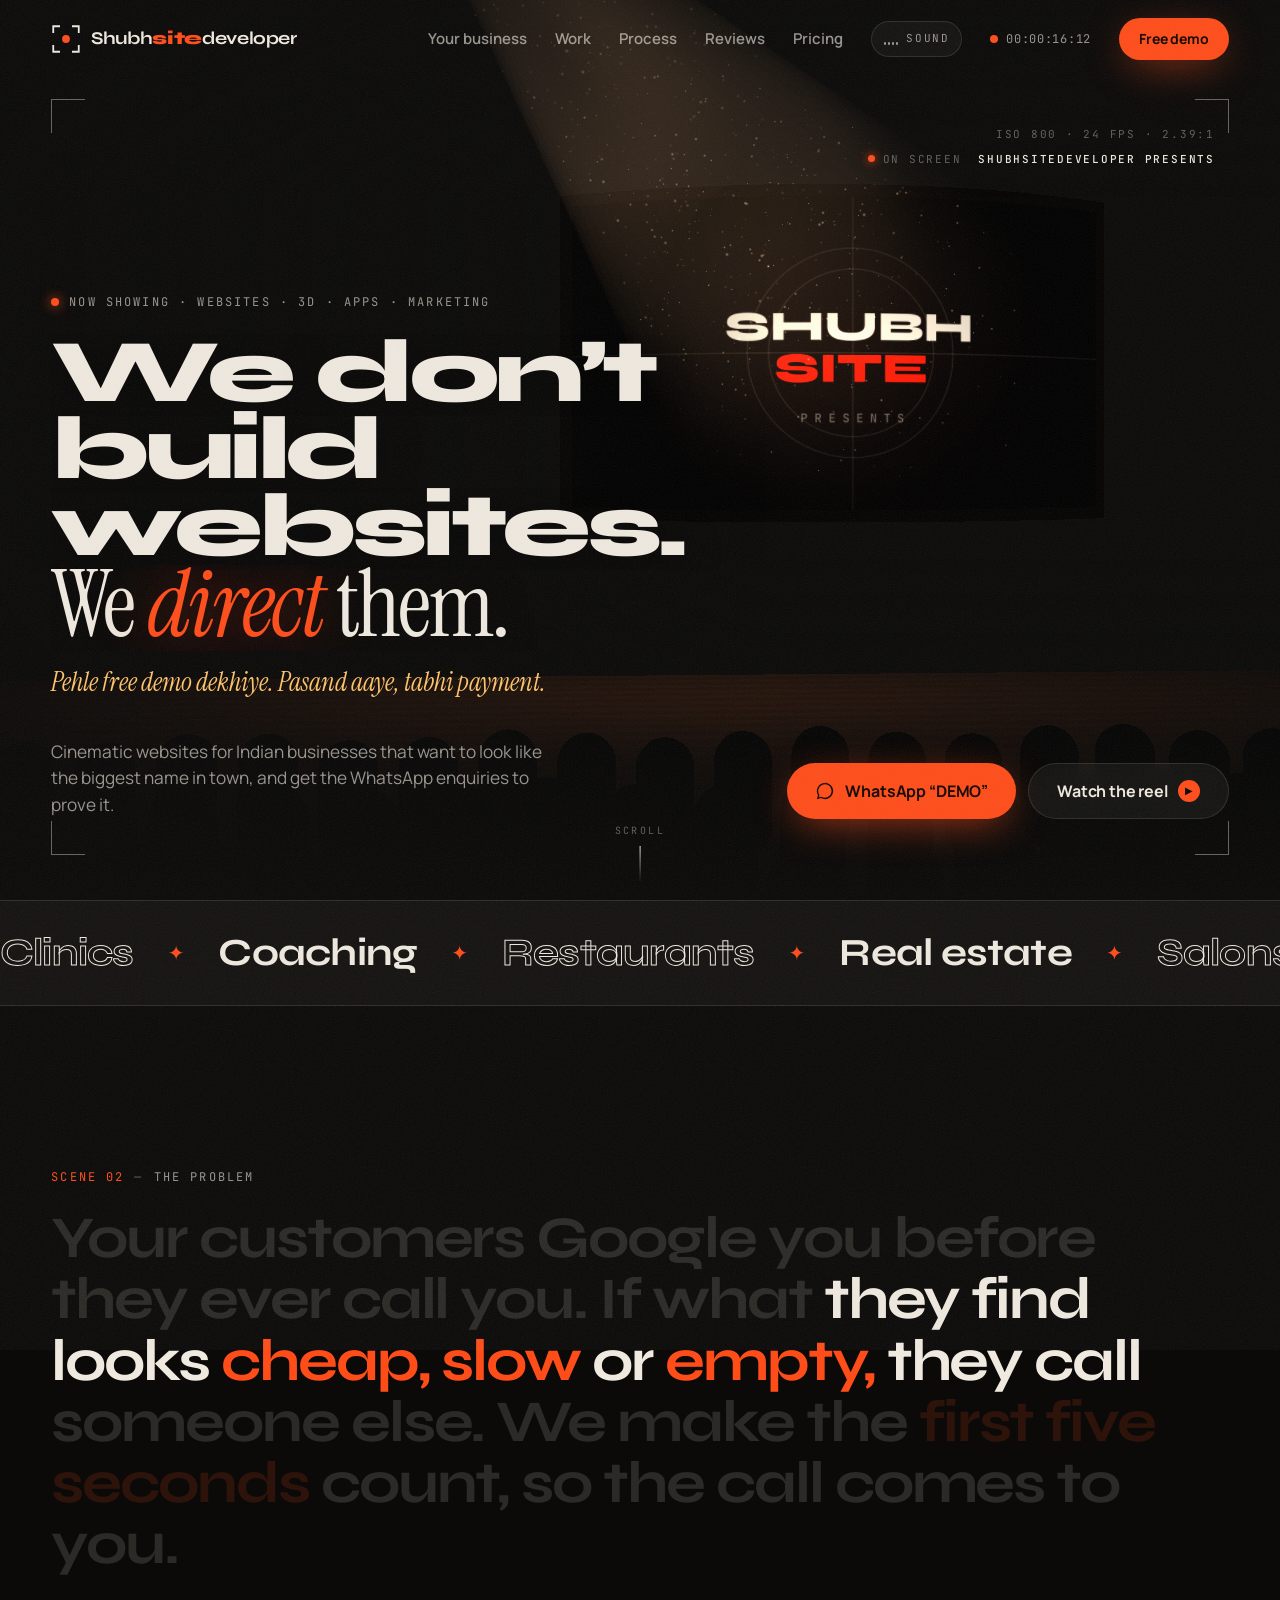
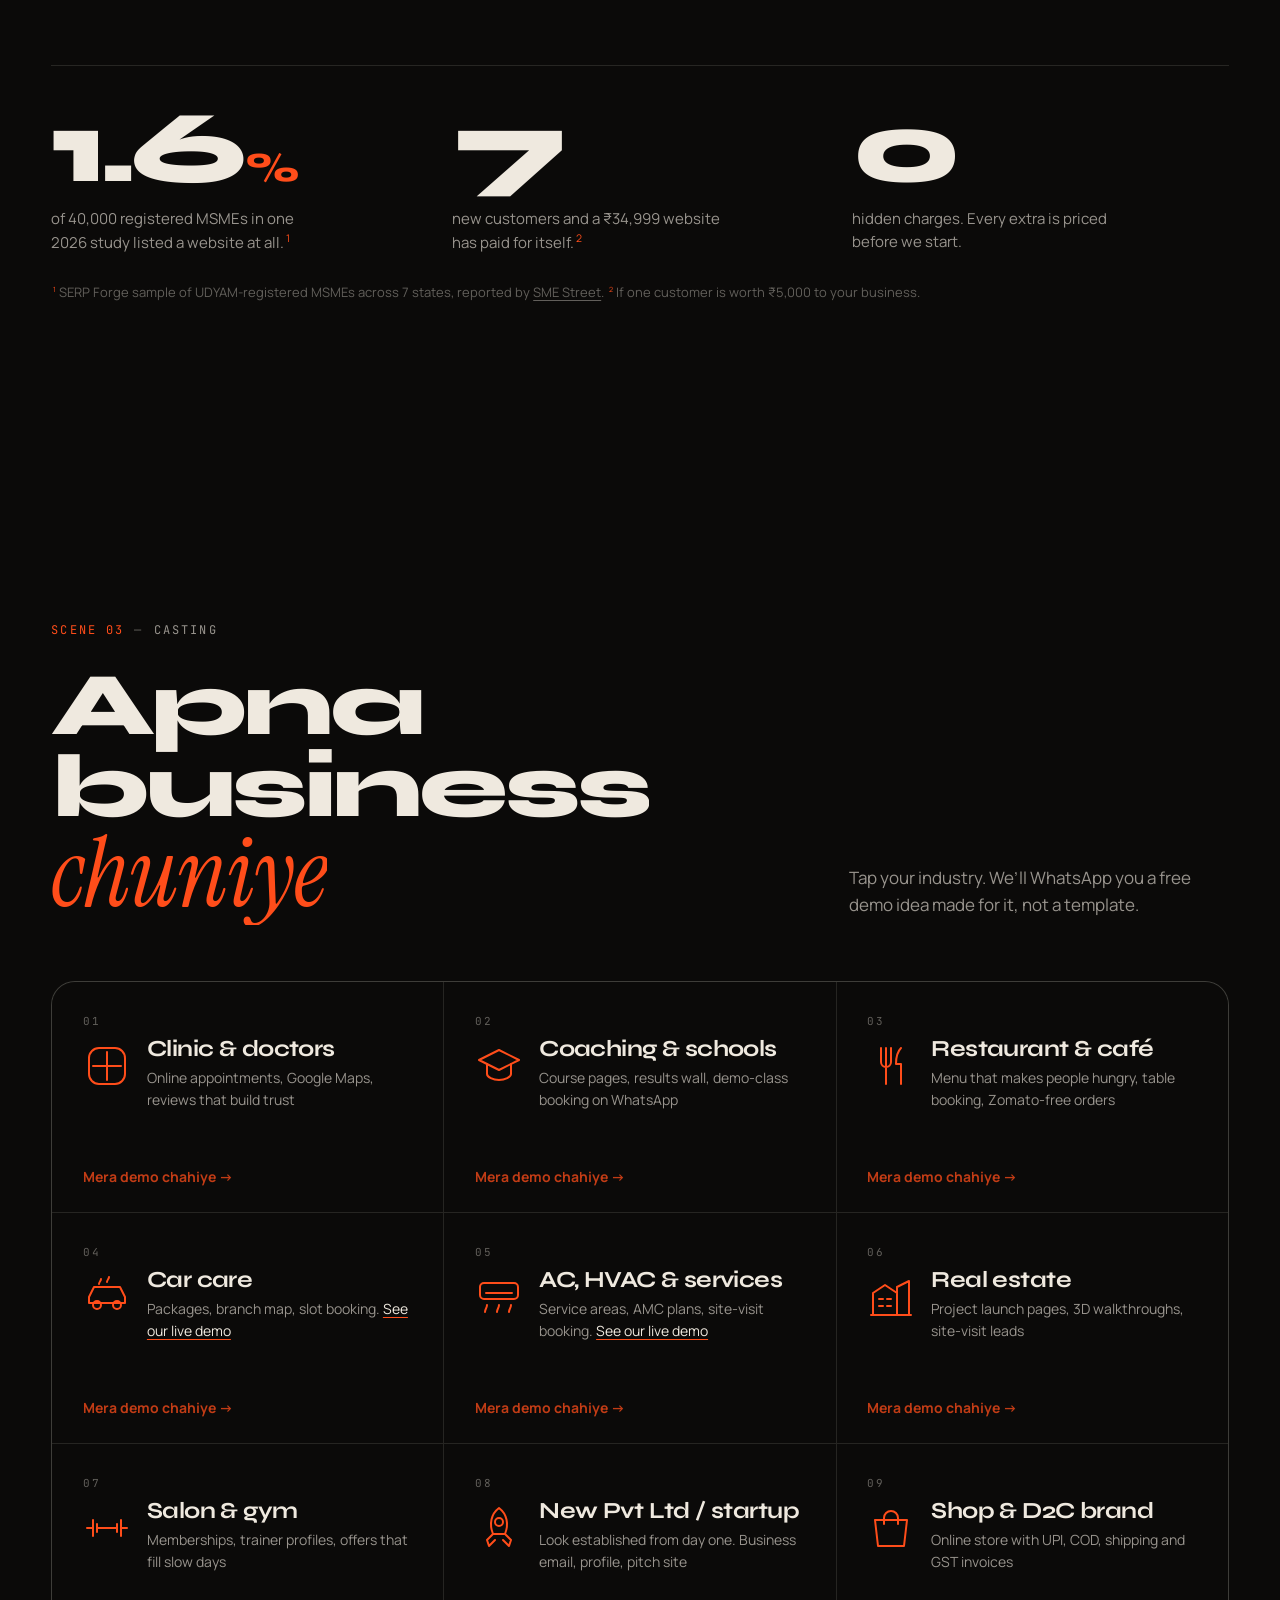
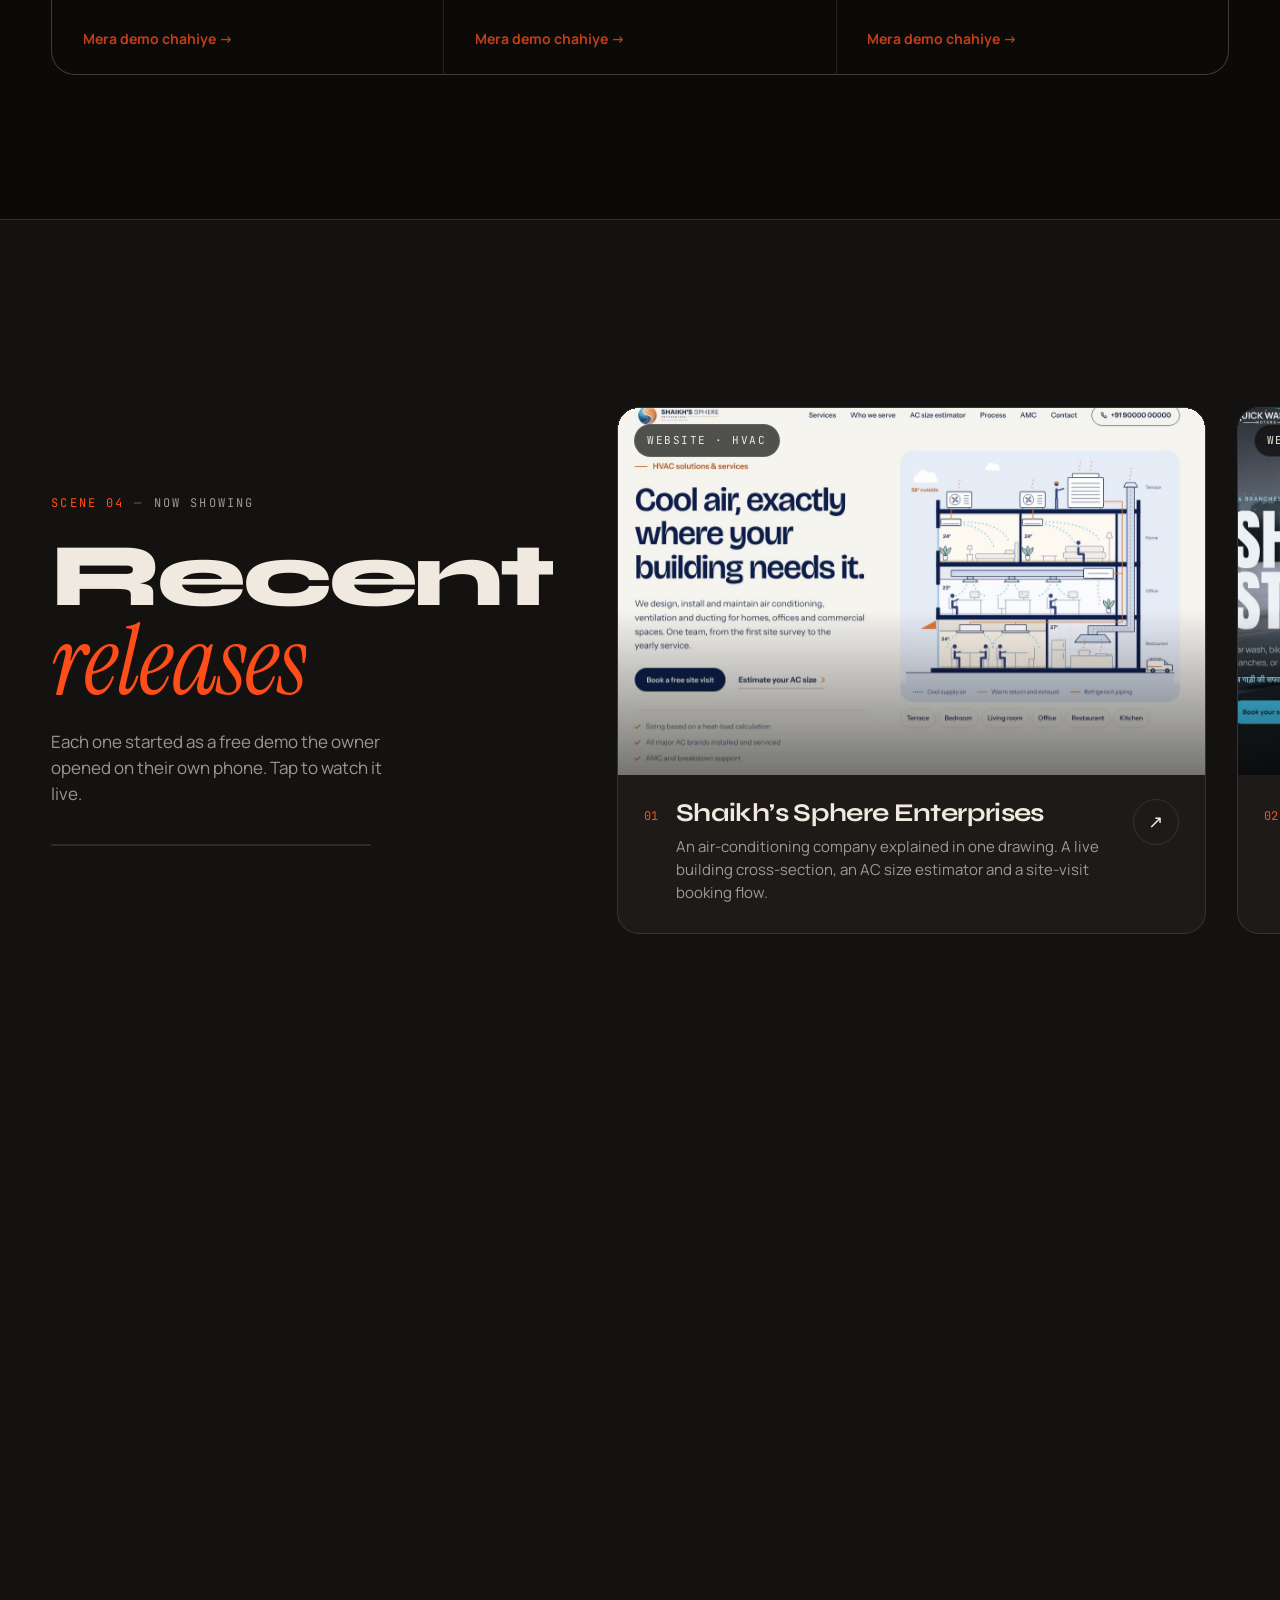
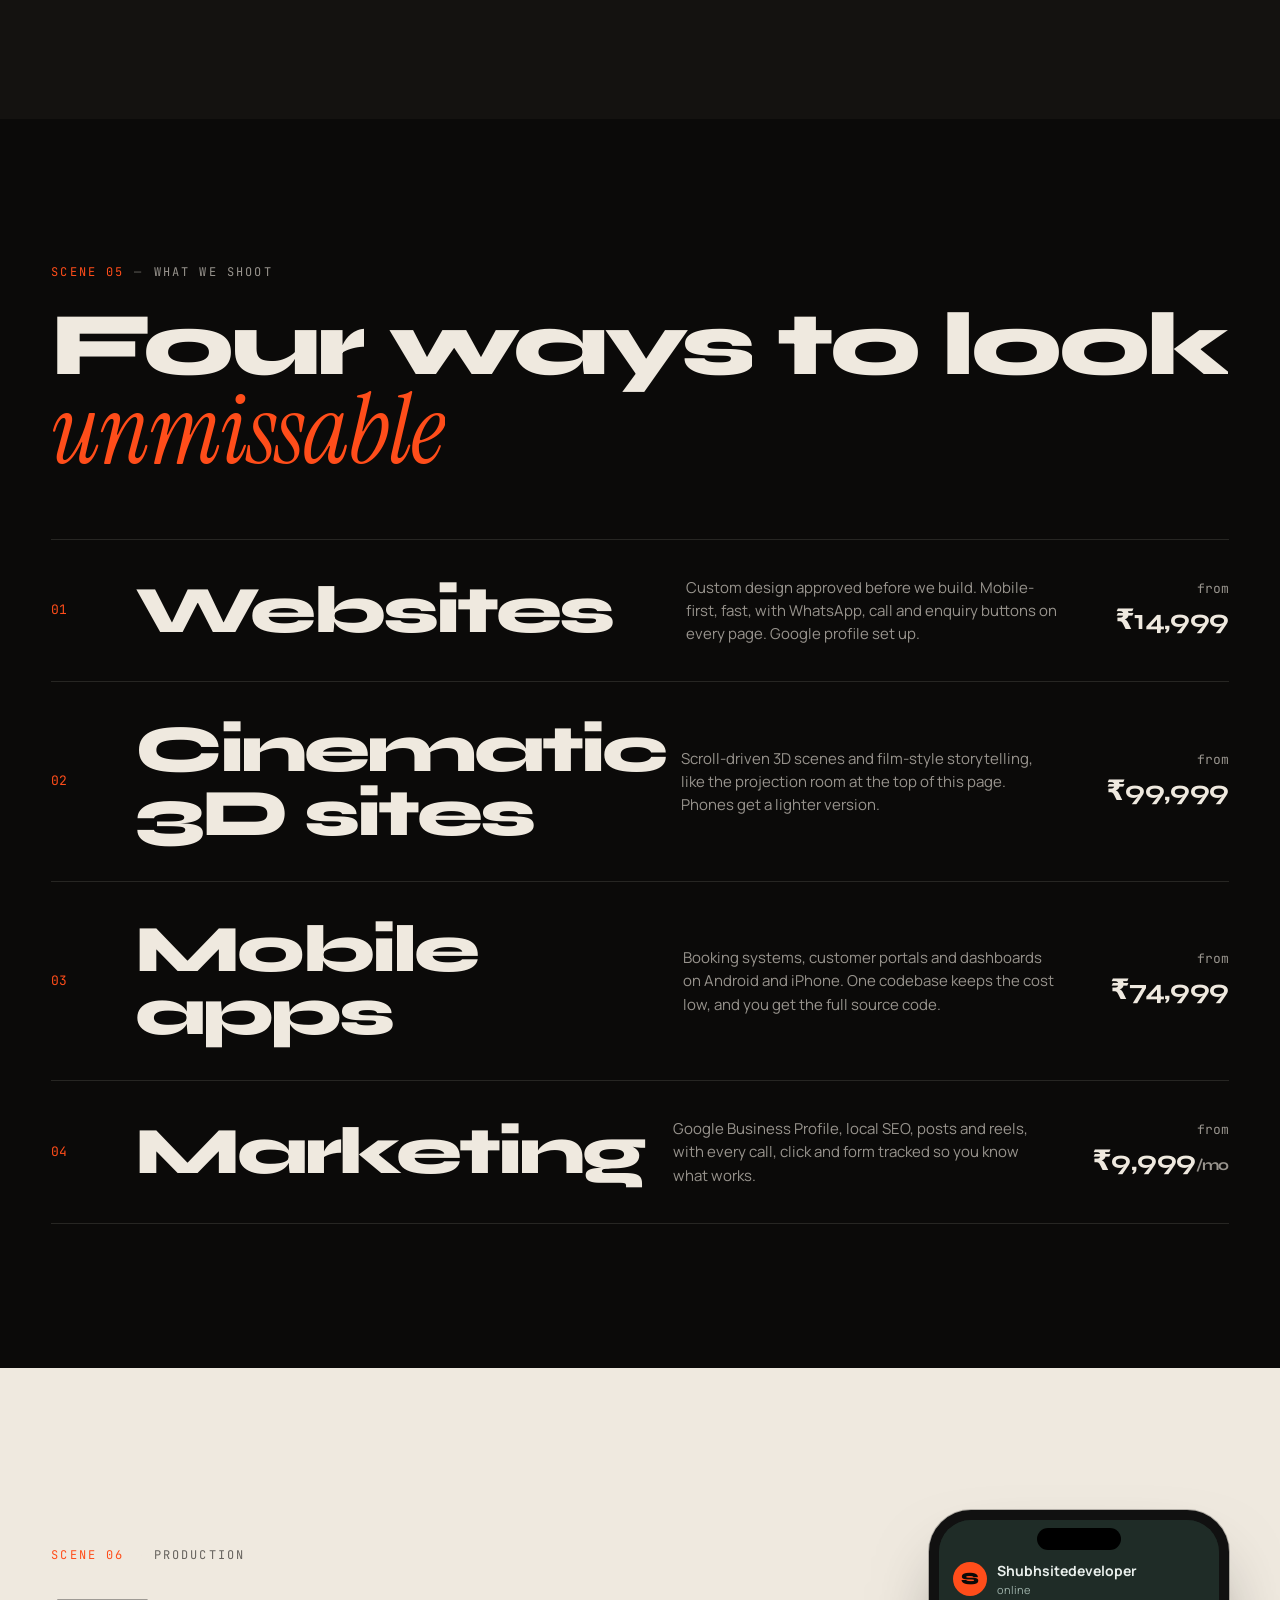
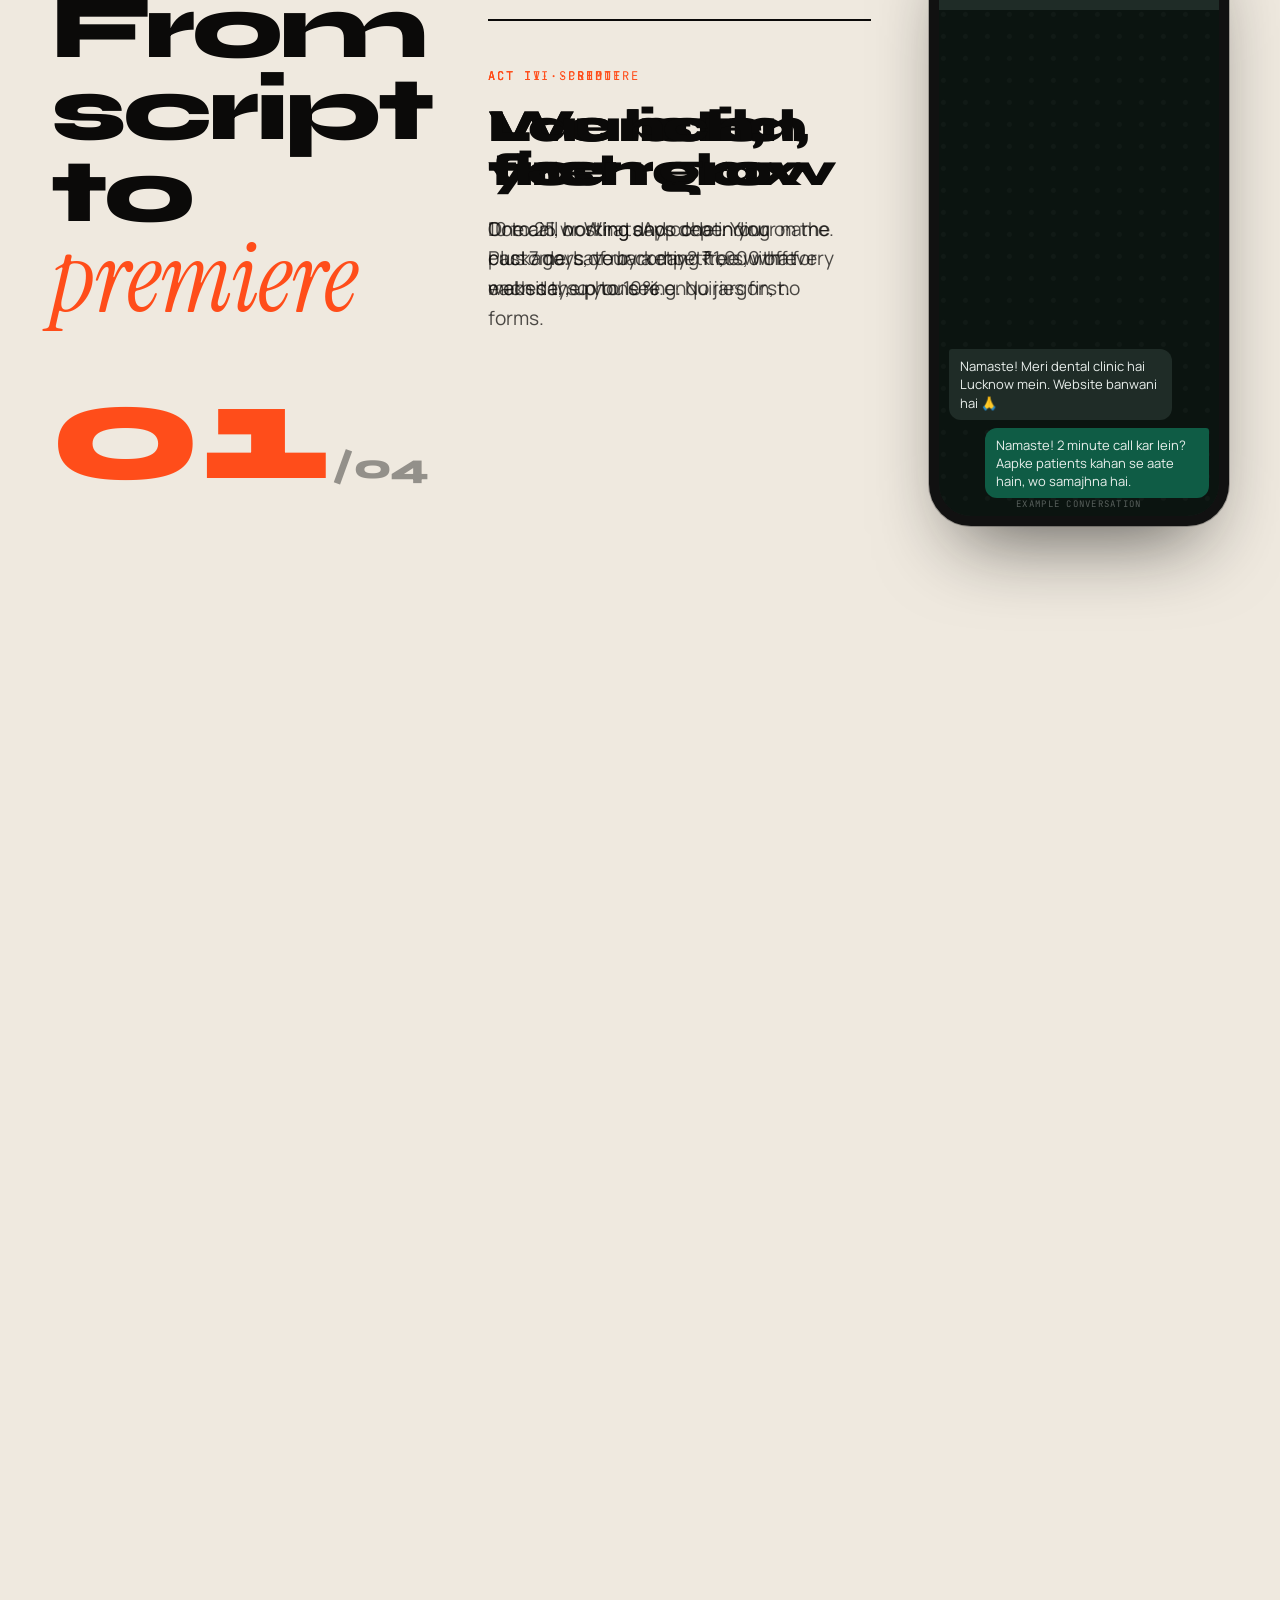
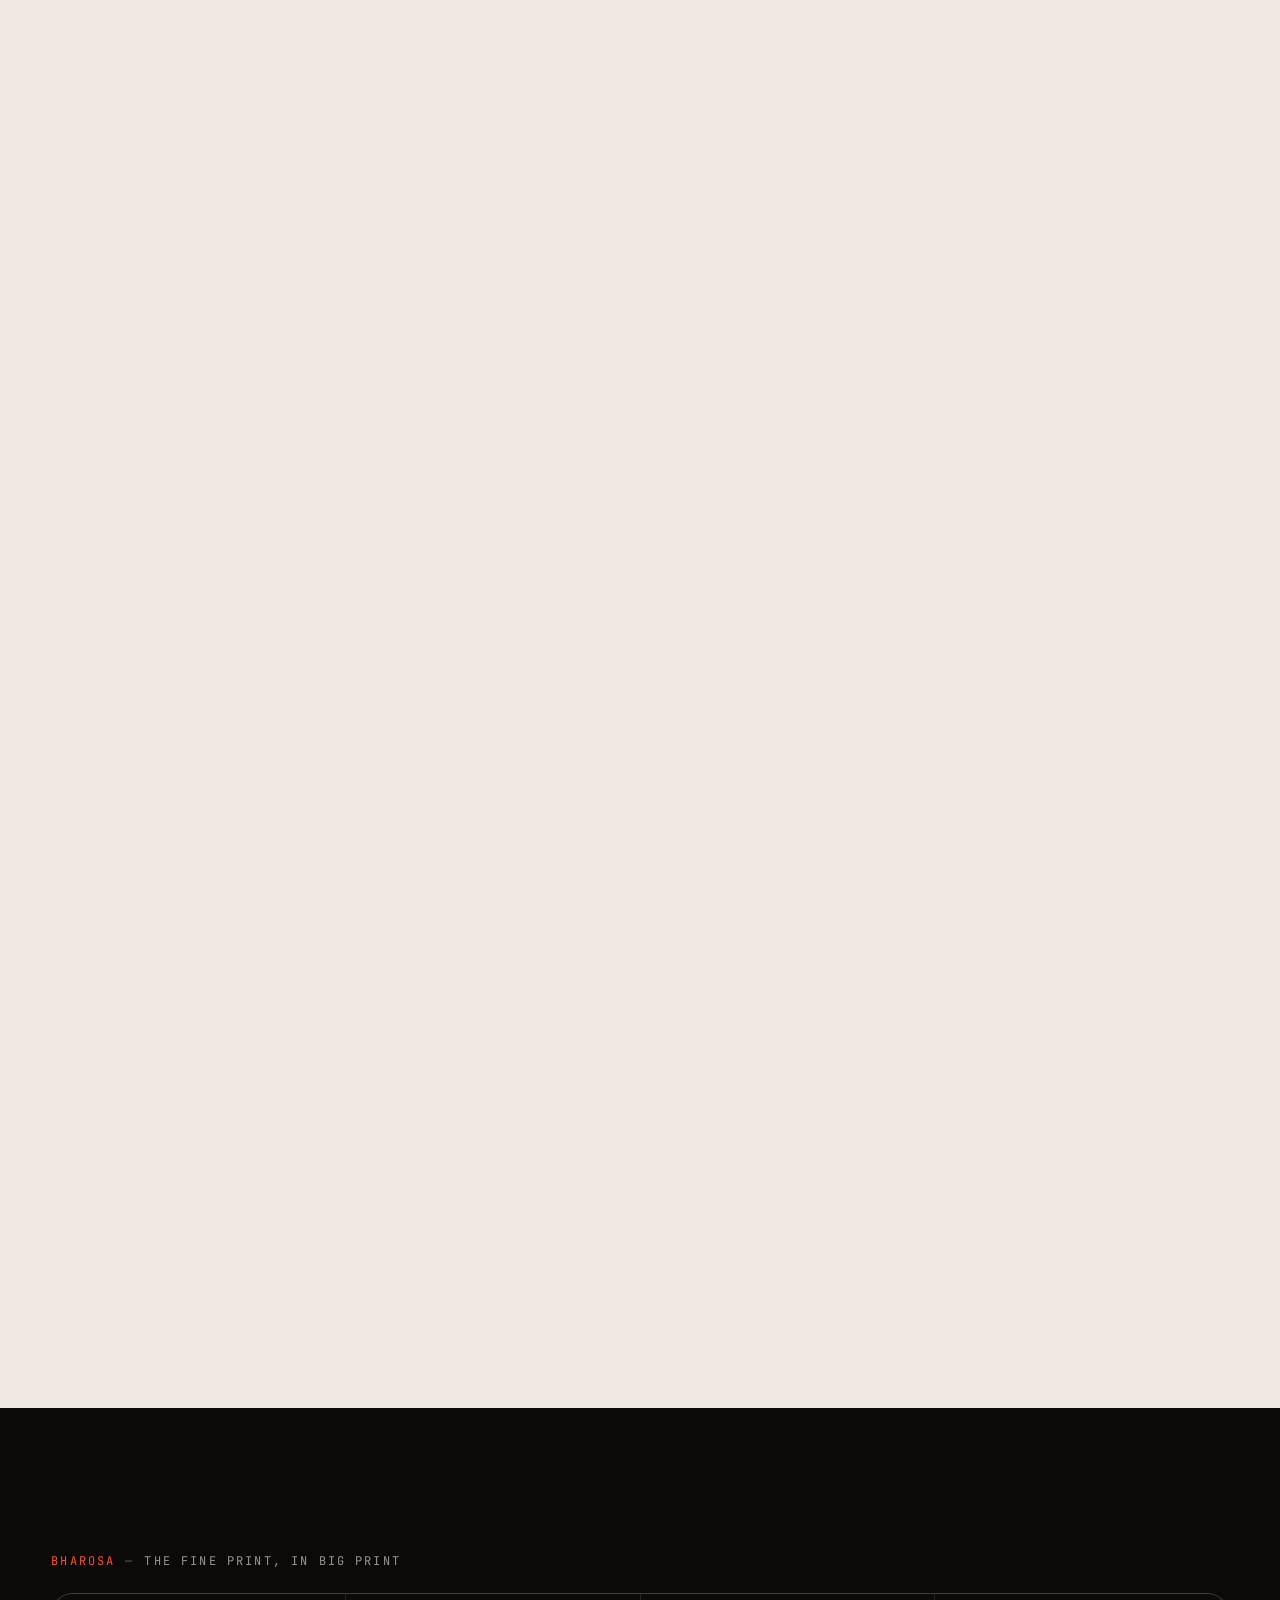
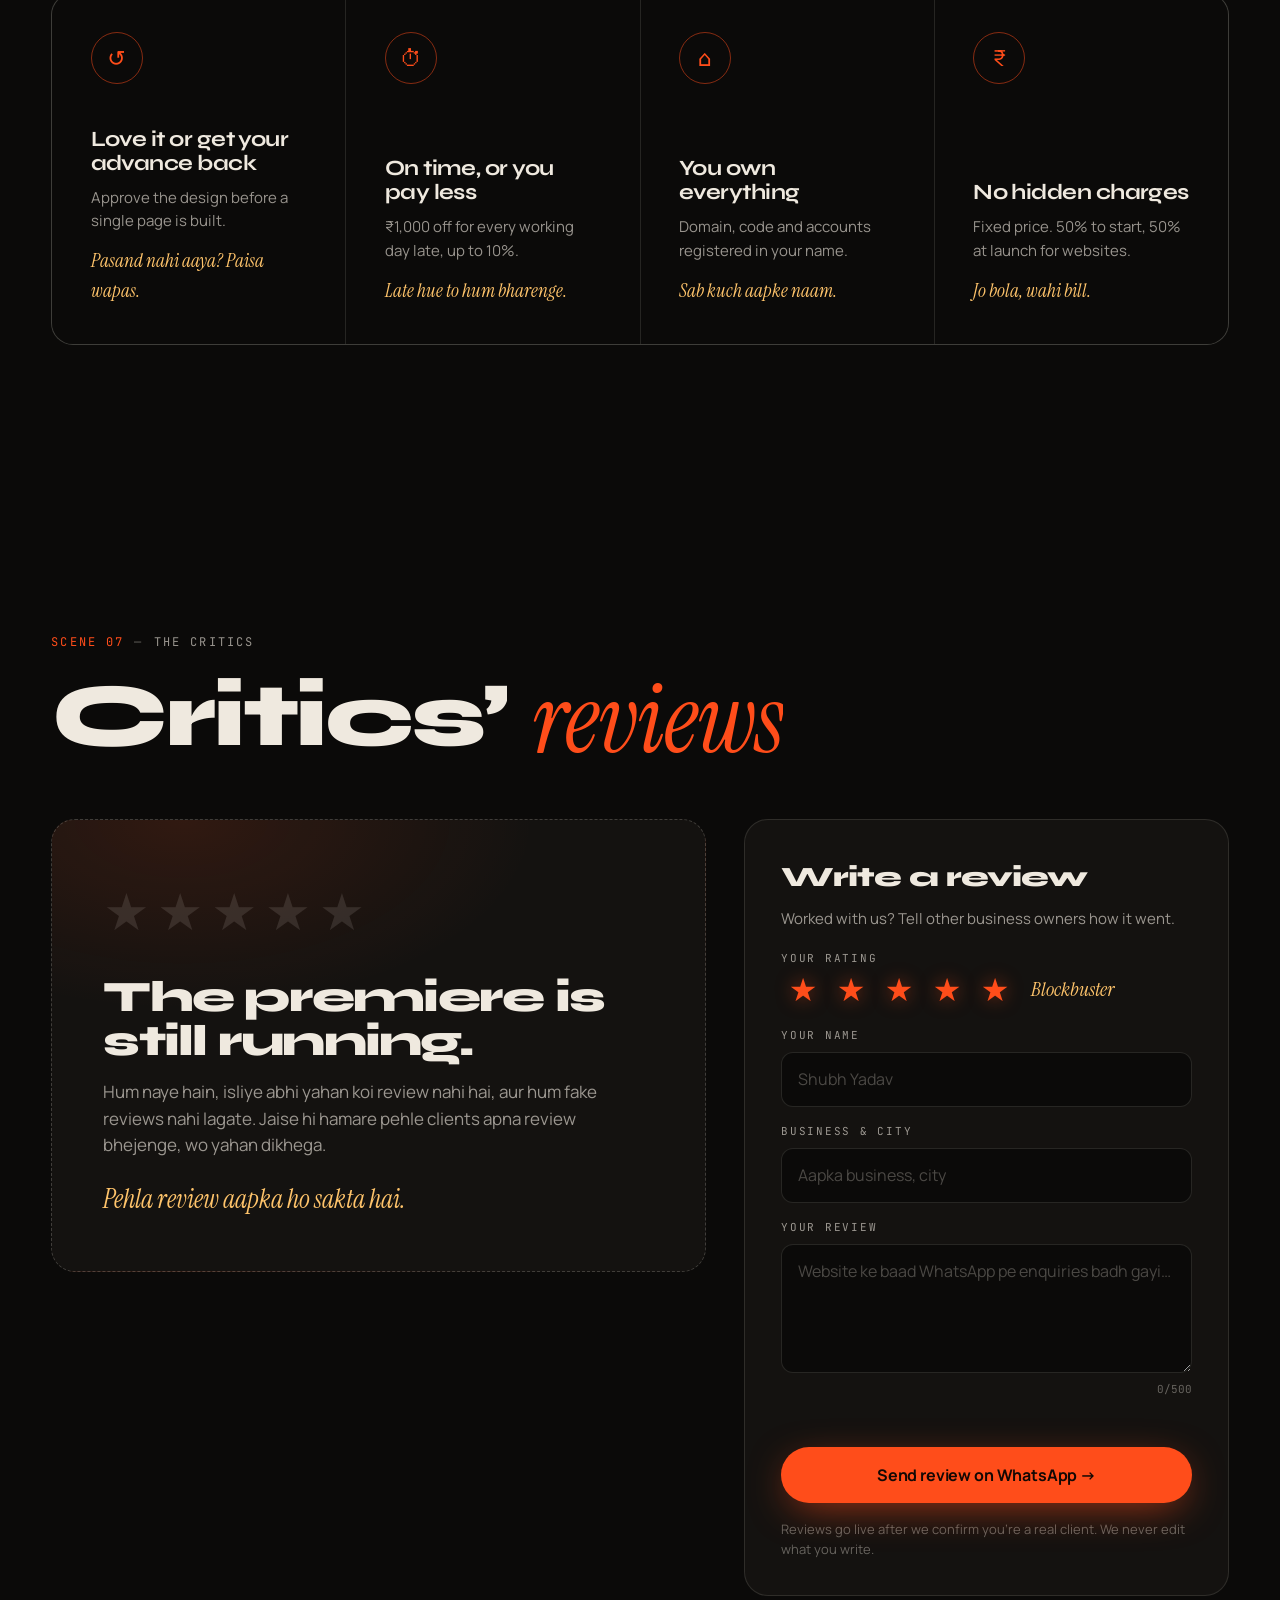
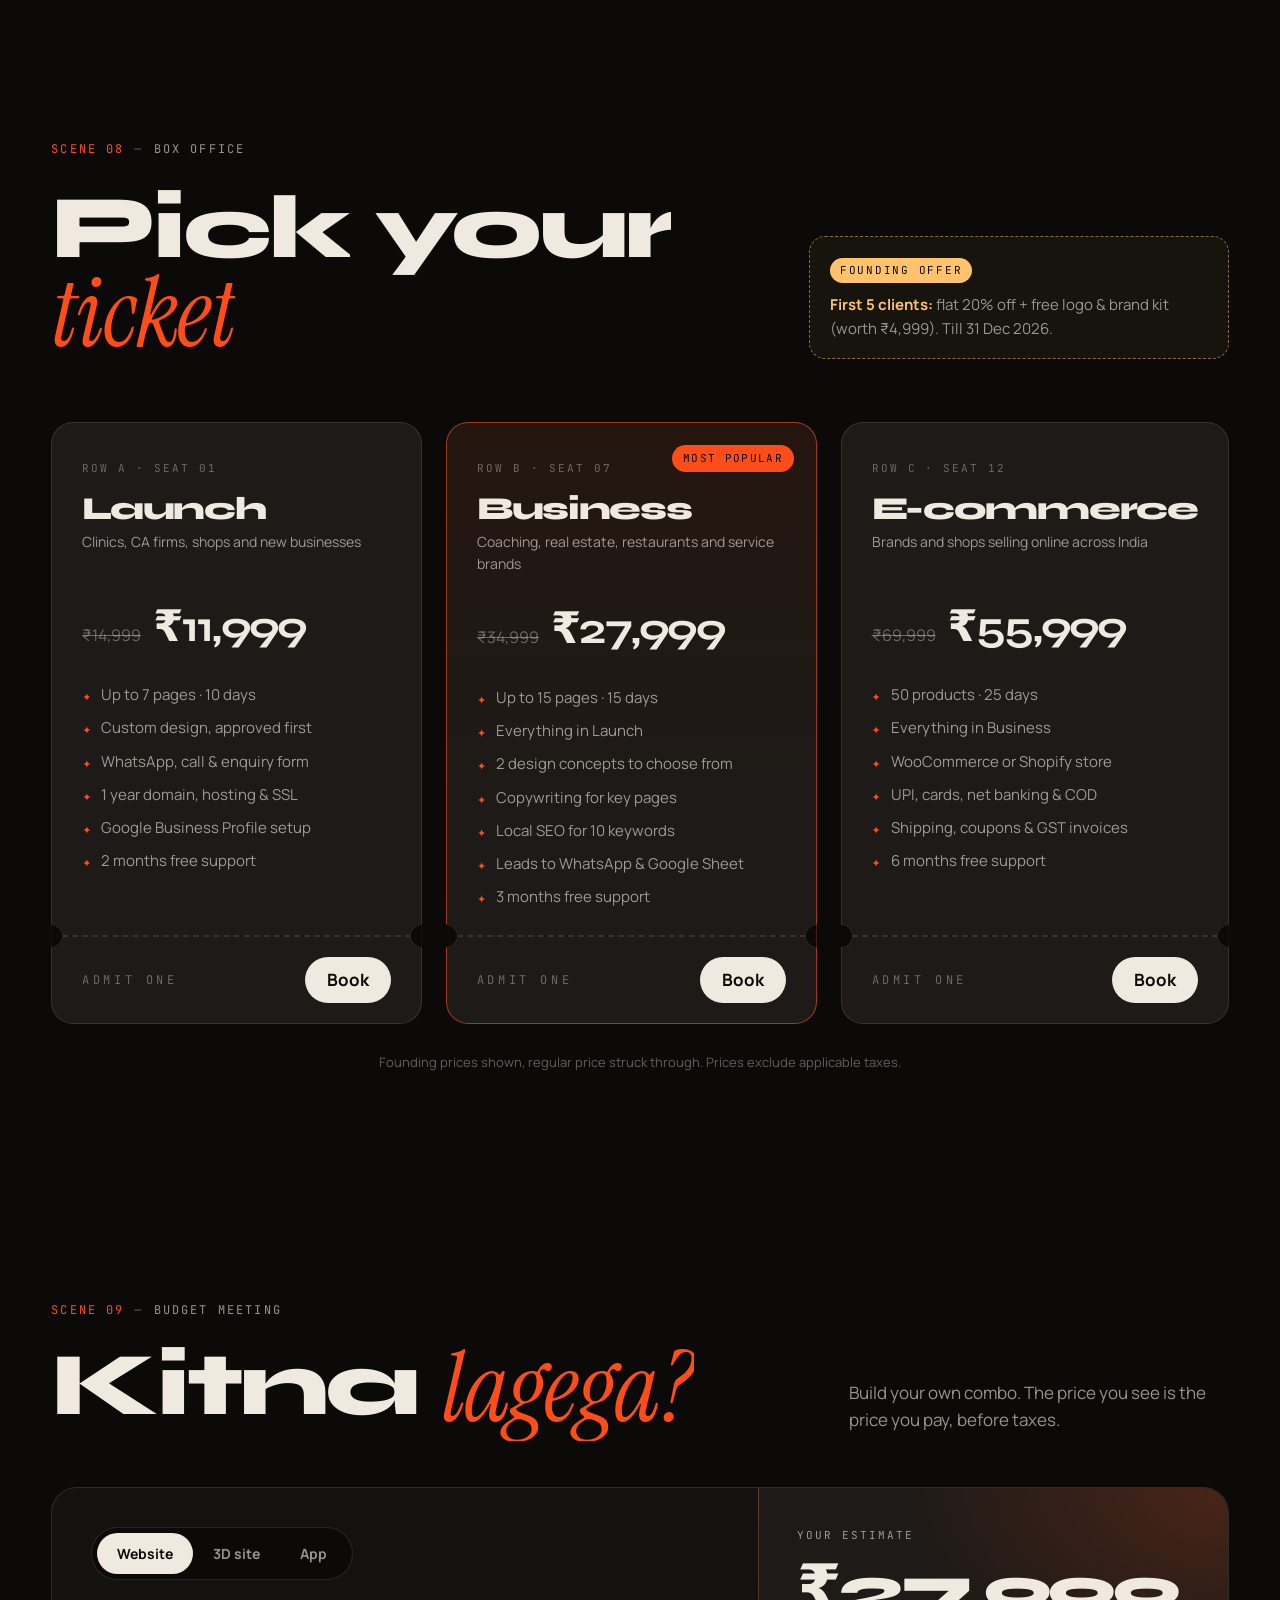
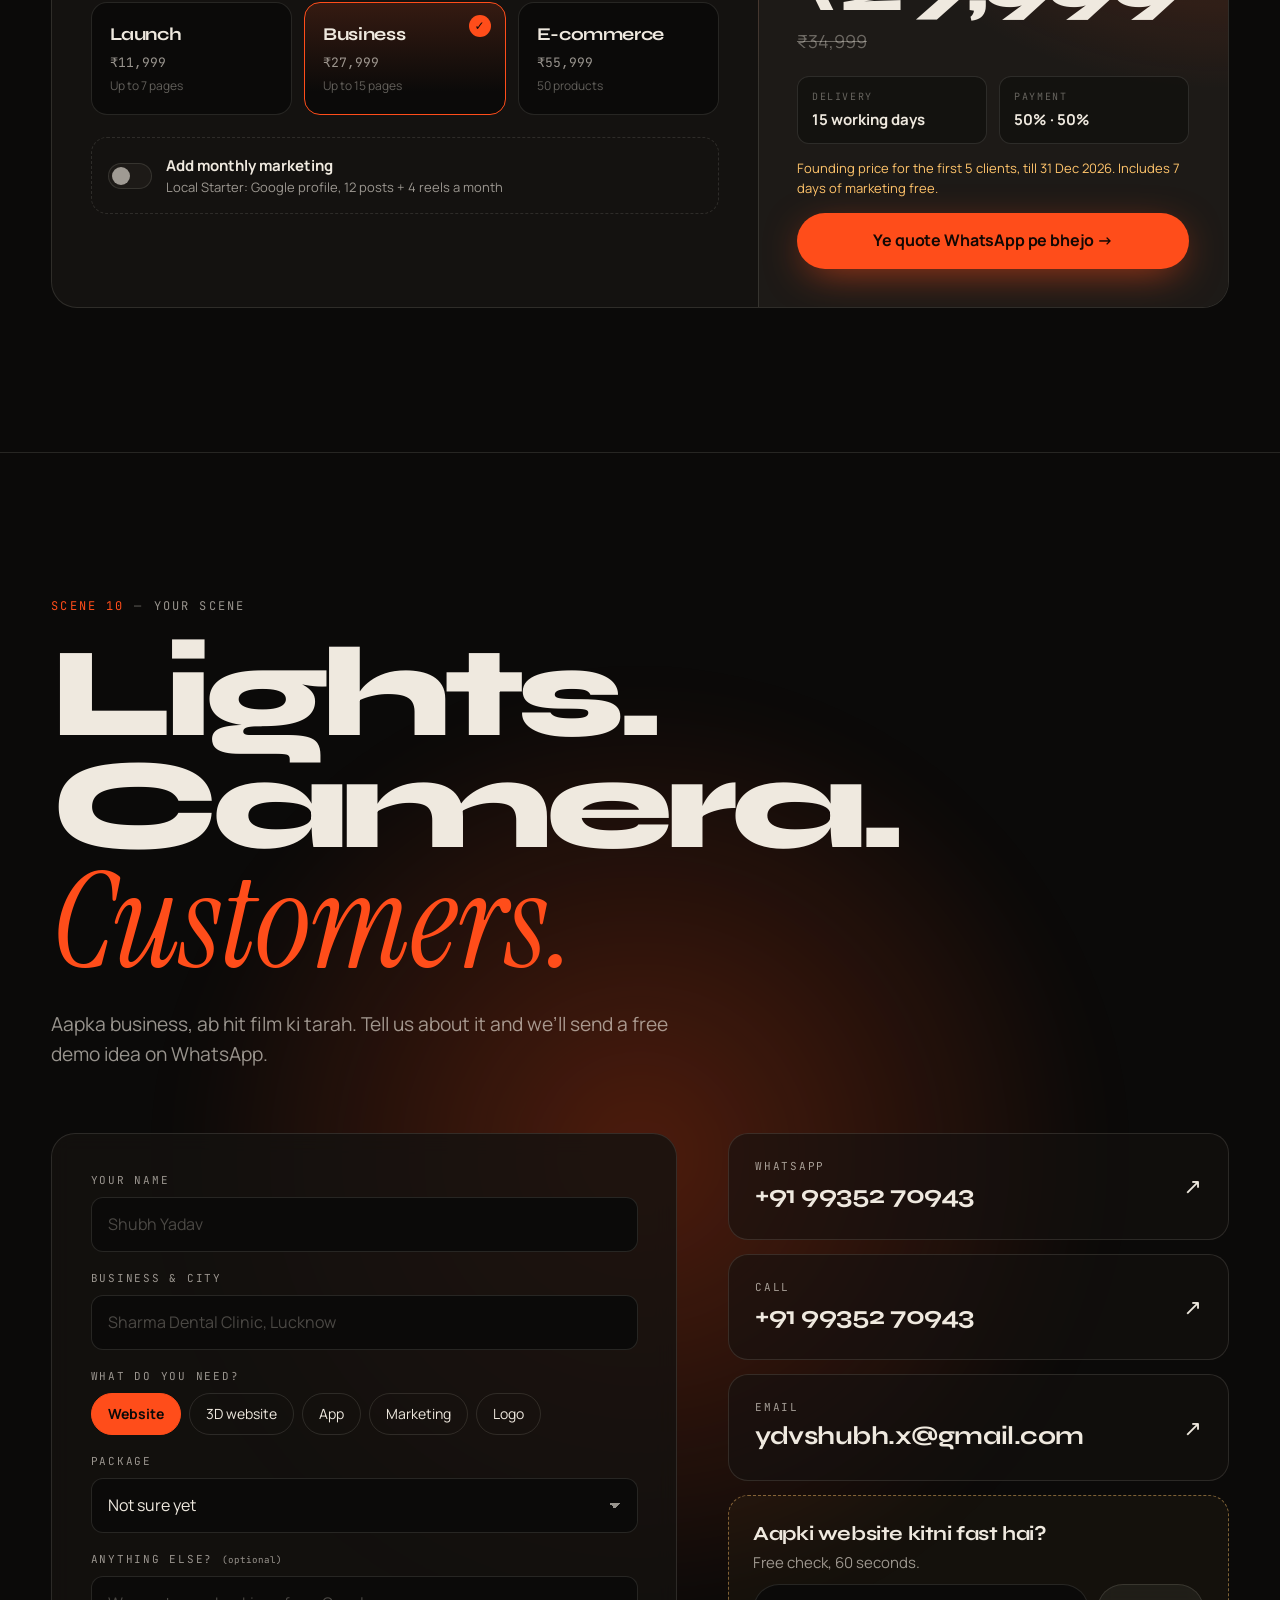
==== commit 14fddef3: "Add customer reviews: review list from reviews.json and a write-a-review form via WhatsApp Co-Author" ====
--- a/index.html
+++ b/index.html
@@ -49,7 +49,7 @@
     <span class="brand__word">Shubh<b>site</b>developer</span>
   </a>
   <nav class="nav" aria-label="Main">
-    <a href="#industries">Your business</a><a href="#work">Work</a><a href="#process">Process</a><a href="#pricing">Pricing</a>
+    <a href="#industries">Your business</a><a href="#work">Work</a><a href="#process">Process</a><a href="#reviews">Reviews</a><a href="#pricing">Pricing</a>
   </nav>
   <button class="sound" id="soundBtn" aria-pressed="false" aria-label="Projector sound">
     <span class="sound__bars" aria-hidden="true"><i></i><i></i><i></i><i></i></span><span class="sound__txt">Sound</span>
@@ -59,7 +59,7 @@
   <button class="menu-btn" id="menuBtn" aria-label="Open menu" aria-expanded="false"><span></span><span></span></button>
 </header>
 <div class="mobile-menu" id="mobileMenu">
-  <a href="#industries">Your business</a><a href="#work">Work</a><a href="#process">Process</a><a href="#pricing">Pricing</a><a href="#calc">Price calculator</a><a href="#contact">Contact</a>
+  <a href="#industries">Your business</a><a href="#work">Work</a><a href="#process">Process</a><a href="#reviews">Reviews</a><a href="#pricing">Pricing</a><a href="#calc">Price calculator</a><a href="#contact">Contact</a>
 </div>
 
 <main id="top">
@@ -383,10 +383,61 @@
   </div>
 </section>
 
-<!-- ============ SCENE 07 · PRICING (tickets) ============ -->
+<!-- ============ SCENE 07 · REVIEWS ============ -->
+<section class="reviews" id="reviews">
+  <div class="reviews__head">
+    <p class="eyebrow"><span class="sc">Scene 07</span> The critics</p>
+    <h2 class="h2 split">Critics’ <em>reviews</em></h2>
+    <div class="reviews__score" id="revScore" hidden>
+      <span class="reviews__avg" id="revAvg">5.0</span>
+      <span class="stars stars--lg" id="revAvgStars" aria-hidden="true"></span>
+      <span class="reviews__count" id="revCount">from 1 review</span>
+    </div>
+  </div>
+
+  <div class="reviews__grid">
+    <div class="rev-list" id="revList" aria-live="polite">
+      <article class="rev-empty" id="revEmpty">
+        <div class="rev-empty__stars" aria-hidden="true"><i>★</i><i>★</i><i>★</i><i>★</i><i>★</i></div>
+        <p class="rev-empty__title">The premiere is still running.</p>
+        <p class="rev-empty__txt">Hum naye hain, isliye abhi yahan koi review nahi hai, aur hum fake reviews nahi lagate. Jaise hi hamare pehle clients apna review bhejenge, wo yahan dikhega.</p>
+        <p class="rev-empty__hi">Pehla review aapka ho sakta hai.</p>
+      </article>
+    </div>
+
+    <form class="rev-form" id="revForm" novalidate>
+      <p class="rev-form__title">Write a review</p>
+      <p class="rev-form__sub">Worked with us? Tell other business owners how it went.</p>
+      <fieldset class="field">
+        <legend>Your rating</legend>
+        <div class="star-pick" id="starPick" role="radiogroup" aria-label="Rating out of 5">
+          <button type="button" role="radio" aria-checked="false" aria-label="1 star" data-v="1">★</button>
+          <button type="button" role="radio" aria-checked="false" aria-label="2 stars" data-v="2">★</button>
+          <button type="button" role="radio" aria-checked="false" aria-label="3 stars" data-v="3">★</button>
+          <button type="button" role="radio" aria-checked="false" aria-label="4 stars" data-v="4">★</button>
+          <button type="button" role="radio" aria-checked="true" aria-label="5 stars" data-v="5">★</button>
+          <span class="star-pick__label" id="starLabel">Blockbuster</span>
+        </div>
+      </fieldset>
+      <div class="field"><label for="rName">Your name</label><input id="rName" autocomplete="name" placeholder="Shubh Yadav" required></div>
+      <div class="field"><label for="rBiz">Business &amp; city</label><input id="rBiz" placeholder="Aapka business, city" required></div>
+      <div class="field"><label for="rText">Your review</label><textarea id="rText" rows="4" maxlength="500" placeholder="Website ke baad WhatsApp pe enquiries badh gayi…" required></textarea><small class="rev-form__count"><span id="rCount">0</span>/500</small></div>
+      <p class="brief__err" id="revErr" role="alert"></p>
+      <button class="btn btn--ember btn--block magnetic" type="submit">Send review on WhatsApp →</button>
+      <p class="rev-form__note">Reviews go live after we confirm you’re a real client. We never edit what you write.</p>
+      <div class="rev-thanks" id="revThanks" hidden>
+        <span class="rev-thanks__icon">🎬</span>
+        <p><b>Shukriya!</b> Your review opened in WhatsApp. Press send there, and it will appear here once it’s approved.</p>
+        <button type="button" class="btn btn--ghost btn--sm" id="revAgain">Write another</button>
+      </div>
+    </form>
+  </div>
+</section>
+
+<!-- ============ SCENE 08 · PRICING (tickets) ============ -->
 <section class="pricing" id="pricing">
   <div class="pricing__head">
-    <p class="eyebrow"><span class="sc">Scene 07</span> Box office</p>
+    <p class="eyebrow"><span class="sc">Scene 08</span> Box office</p>
     <h2 class="h2 split">Pick your <em>ticket</em></h2>
     <div class="offer">
       <span class="offer__badge">Founding offer</span>
@@ -432,7 +483,7 @@
 <!-- ============ SCENE 08 · CALCULATOR ============ -->
 <section class="calc" id="calc">
   <div class="calc__head">
-    <p class="eyebrow"><span class="sc">Scene 08</span> Budget meeting</p>
+    <p class="eyebrow"><span class="sc">Scene 09</span> Budget meeting</p>
     <h2 class="h2 split">Kitna <em>lagega?</em></h2>
     <p class="calc__sub">Build your own combo. The price you see is the price you pay, before taxes.</p>
   </div>
@@ -464,7 +515,7 @@
 <!-- ============ SCENE 09 · CONTACT ============ -->
 <section class="contact" id="contact">
   <div class="contact__glow" aria-hidden="true"></div>
-  <p class="eyebrow"><span class="sc">Scene 09</span> Your scene</p>
+  <p class="eyebrow"><span class="sc">Scene 10</span> Your scene</p>
   <h2 class="contact__title"><span>Lights.</span> <span>Camera.</span> <em>Customers.</em></h2>
   <p class="contact__hi">Aapka business, ab hit film ki tarah. Tell us about it and we’ll send a free demo idea on WhatsApp.</p>
 
--- a/style.css
+++ b/style.css
@@ -502,3 +502,54 @@
   .mbar__wa{background:#25d366;color:#05200f}
   .mbar__call{border:1px solid var(--line);color:var(--bone)}
 }
+
+/* =================== reviews =================== */
+.reviews{padding:clamp(100px,16vh,170px) var(--gutter) clamp(40px,8vh,90px);max-width:1500px;margin:0 auto}
+.reviews__head{display:flex;flex-wrap:wrap;align-items:flex-end;justify-content:space-between;gap:24px;margin-bottom:clamp(36px,6vh,60px)}
+.reviews__head .eyebrow{flex-basis:100%;margin-bottom:0}
+.reviews__score{display:flex;align-items:center;gap:14px;padding:14px 20px;border-radius:99px;border:1px solid var(--line);background:var(--ink-2)}
+.reviews__score[hidden]{display:none}
+.reviews__avg{font-family:var(--f-display);font-weight:800;font-size:34px;letter-spacing:-.04em}
+.reviews__count{font-size:13px;color:var(--bone-dim)}
+.stars{color:var(--ember);letter-spacing:2px;font-size:15px;white-space:nowrap}
+.stars s{color:rgba(239,233,223,.18);text-decoration:none}
+.stars--lg{font-size:20px}
+.reviews__grid{display:grid;grid-template-columns:1.35fr 1fr;gap:clamp(20px,3vw,40px);align-items:start}
+.rev-list{display:grid;grid-template-columns:1fr 1fr;gap:16px}
+.rev{position:relative;display:flex;flex-direction:column;gap:16px;padding:28px;border-radius:22px;background:var(--ink-2);border:1px solid var(--line);overflow:hidden}
+.rev::before{content:"“";position:absolute;top:-28px;right:14px;font-family:var(--f-serif);font-size:180px;line-height:1;color:rgba(255,77,26,.12);pointer-events:none}
+.rev__text{margin:0;font-family:var(--f-serif);font-style:italic;font-size:clamp(20px,1.7vw,25px);line-height:1.3;color:var(--bone)}
+.rev__who{display:flex;align-items:center;gap:12px;margin-top:auto}
+.rev__avatar{flex:0 0 42px;height:42px;border-radius:50%;display:grid;place-items:center;background:var(--ember);color:var(--ink);font-family:var(--f-display);font-weight:800}
+.rev__who b{display:block;font-size:15px}
+.rev__who small{display:block;color:var(--bone-dim);font-size:13px}
+.rev__meta{display:flex;align-items:center;justify-content:space-between;gap:10px;font-family:var(--f-mono);font-size:11px;letter-spacing:.12em;text-transform:uppercase;color:var(--bone-faint)}
+.rev__verified{color:#3ad07a}
+.rev__link{color:var(--ember);text-decoration:underline;text-underline-offset:3px}
+.rev--wide{grid-column:1/-1}
+.rev-empty{grid-column:1/-1;position:relative;display:flex;flex-direction:column;justify-content:center;min-height:440px;padding:clamp(28px,4vw,56px);border-radius:24px;border:1px dashed rgba(239,233,223,.2);background:radial-gradient(90% 70% at 20% 0%,rgba(255,77,26,.12),transparent 60%),var(--ink-2);overflow:hidden}
+.rev-empty__stars{display:flex;gap:8px;font-size:clamp(34px,4vw,56px);margin-bottom:26px}
+.rev-empty__stars i{font-style:normal;color:rgba(239,233,223,.12);animation:starlight 3.2s var(--ease) infinite}
+.rev-empty__stars i:nth-child(2){animation-delay:.15s}.rev-empty__stars i:nth-child(3){animation-delay:.3s}.rev-empty__stars i:nth-child(4){animation-delay:.45s}.rev-empty__stars i:nth-child(5){animation-delay:.6s}
+@keyframes starlight{0%,20%{color:rgba(239,233,223,.12);transform:none}35%{color:var(--ember);transform:translateY(-6px) scale(1.12);text-shadow:0 0 24px rgba(255,77,26,.7)}55%,100%{color:rgba(255,77,26,.55);transform:none;text-shadow:none}}
+.rev-empty__title{font-family:var(--f-display);font-weight:800;font-size:clamp(30px,3.4vw,52px);letter-spacing:-.04em;line-height:1;margin:0 0 16px}
+.rev-empty__txt{margin:0;color:var(--bone-dim);max-width:52ch}
+.rev-empty__hi{margin:22px 0 0;font-family:var(--f-serif);font-style:italic;font-size:clamp(22px,2vw,30px);color:var(--gold)}
+.rev-form{position:relative;display:grid;gap:16px;padding:clamp(22px,3vw,36px);border-radius:24px;border:1px solid var(--line);background:var(--ink-2)}
+.rev-form__title{margin:0;font-family:var(--f-display);font-weight:800;font-size:28px;letter-spacing:-.035em}
+.rev-form__sub{margin:-8px 0 4px;color:var(--bone-dim);font-size:15px}
+.rev-form__count{justify-self:end;font-family:var(--f-mono);font-size:11px;color:var(--bone-faint)}
+.rev-form__note{margin:0;font-size:13px;color:var(--bone-faint)}
+.star-pick{display:flex;align-items:center;gap:4px}
+.star-pick button{width:44px;height:44px;border:0;background:none;cursor:pointer;font-size:32px;line-height:1;color:rgba(239,233,223,.18);transition:color .2s,transform .3s var(--ease)}
+.star-pick button.is-lit{color:var(--ember);text-shadow:0 0 18px rgba(255,77,26,.5)}
+.star-pick button:hover{transform:scale(1.18) rotate(-8deg)}
+.star-pick button:active{transform:scale(.9)}
+.star-pick__label{margin-left:10px;font-family:var(--f-serif);font-style:italic;font-size:20px;color:var(--gold)}
+.rev-thanks{position:absolute;inset:0;border-radius:inherit;background:var(--ink-2);display:flex;flex-direction:column;align-items:center;justify-content:center;gap:18px;text-align:center;padding:32px}
+.rev-thanks[hidden]{display:none}
+.rev-thanks__icon{font-size:56px}
+.rev-thanks p{margin:0;max-width:34ch;color:var(--bone-dim)}
+.rev-thanks b{color:var(--bone);display:block;font-family:var(--f-display);font-size:30px;letter-spacing:-.03em;margin-bottom:6px}
+@media (max-width:1100px){.reviews__grid{grid-template-columns:1fr}}
+@media (max-width:820px){.rev-list{grid-template-columns:1fr}.rev-empty{min-height:0}.reviews__score{width:100%;justify-content:center}}
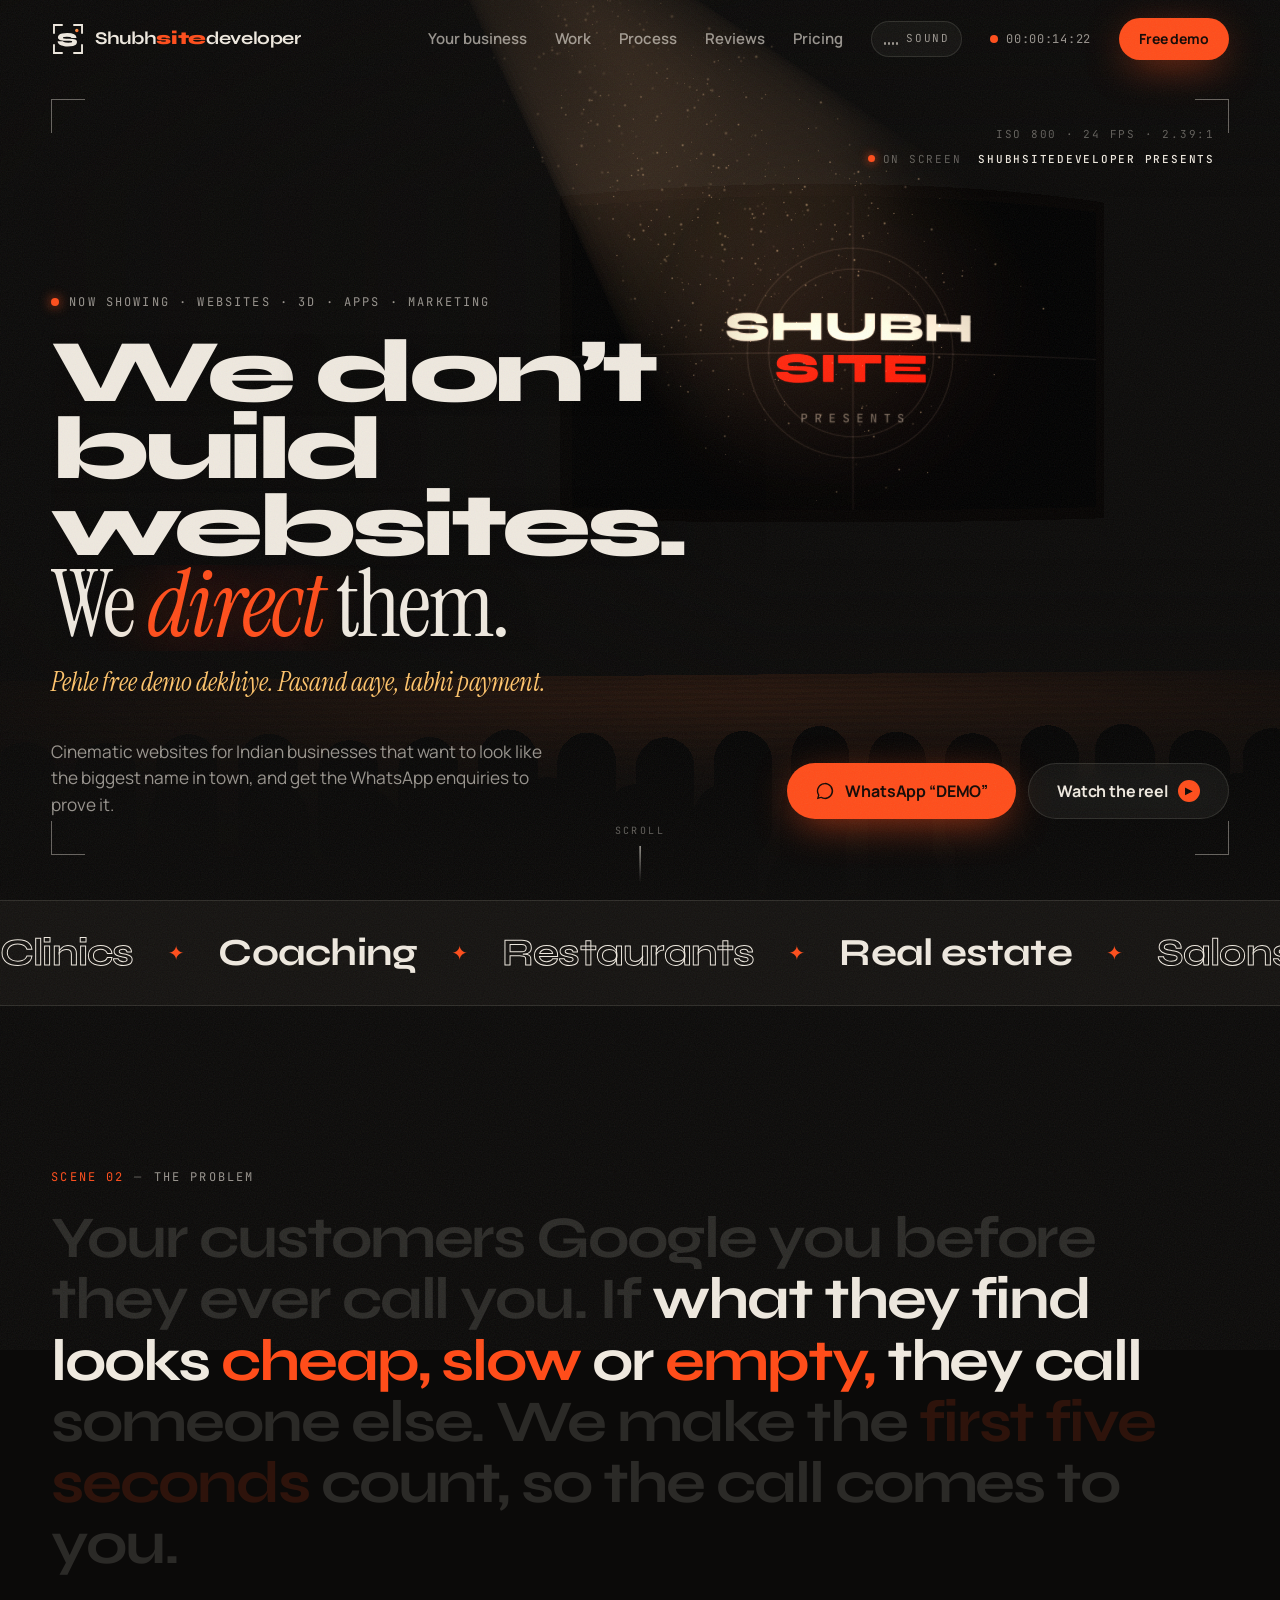
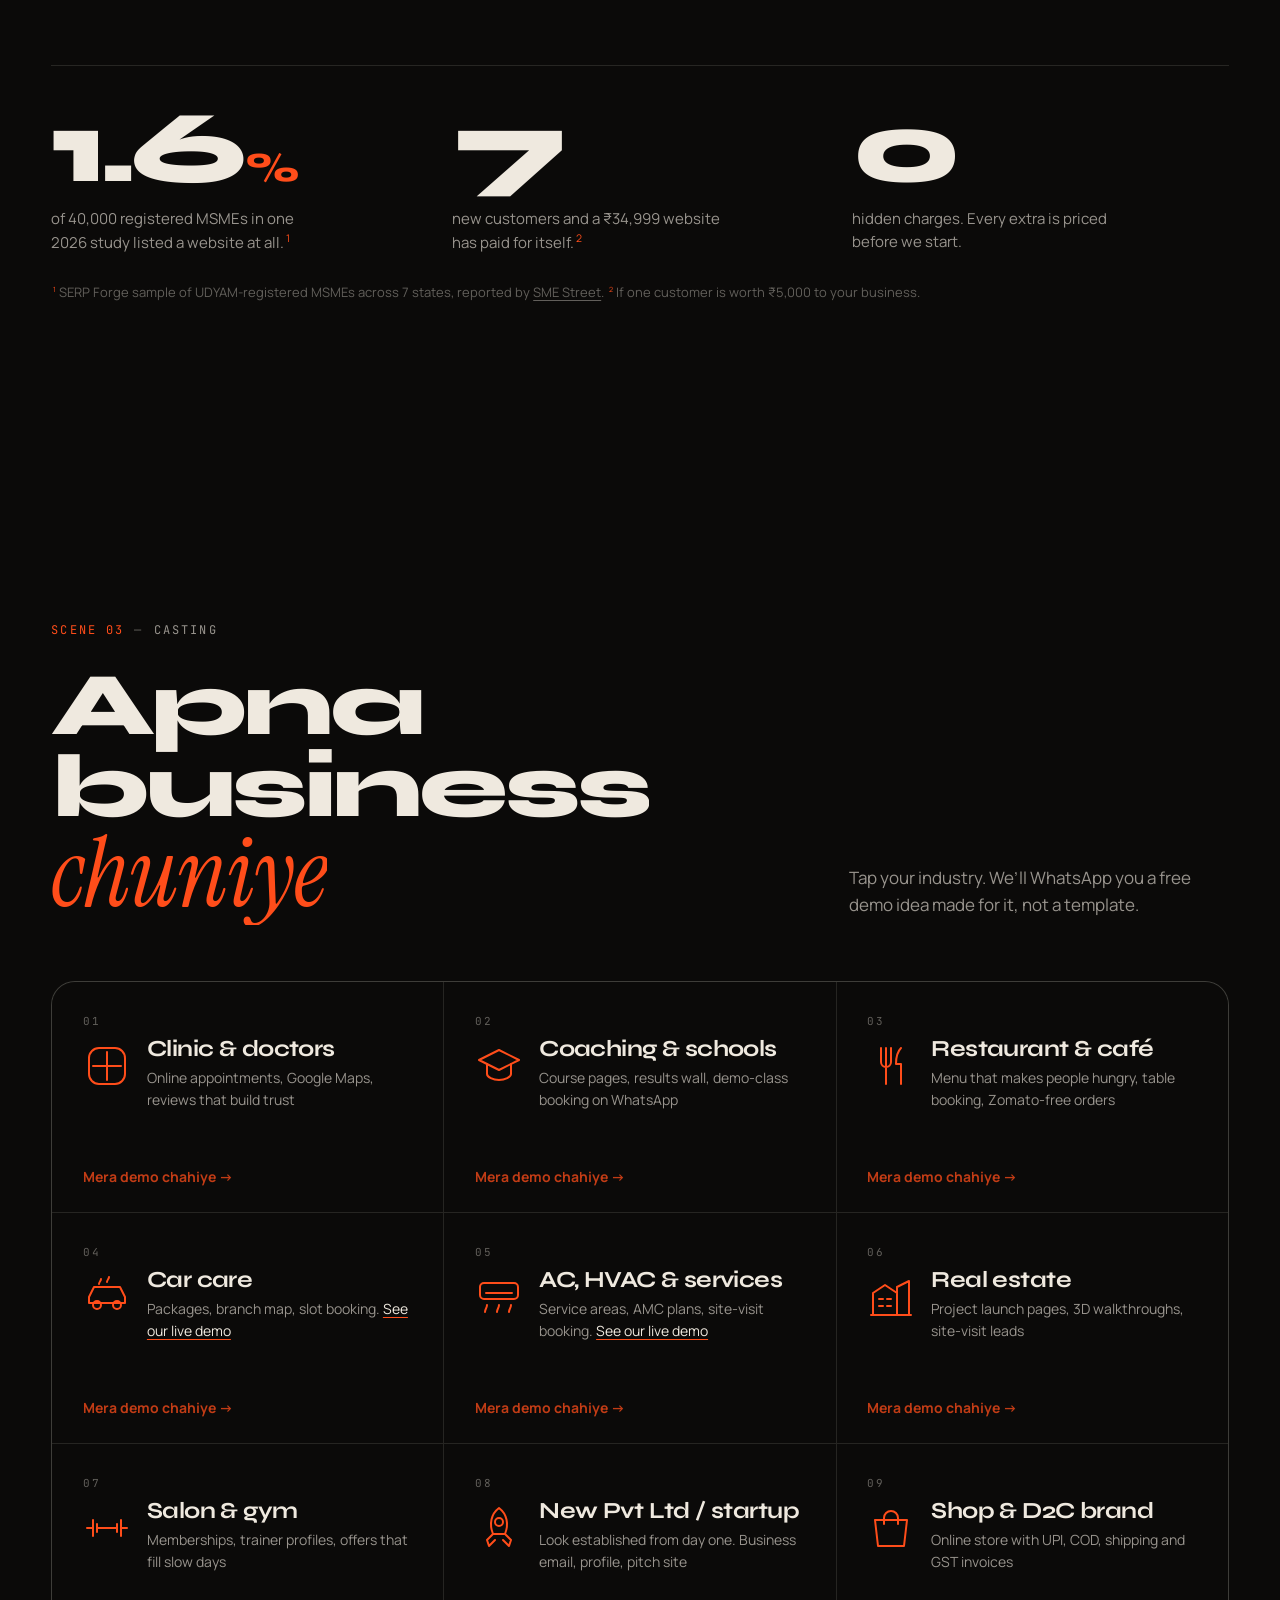
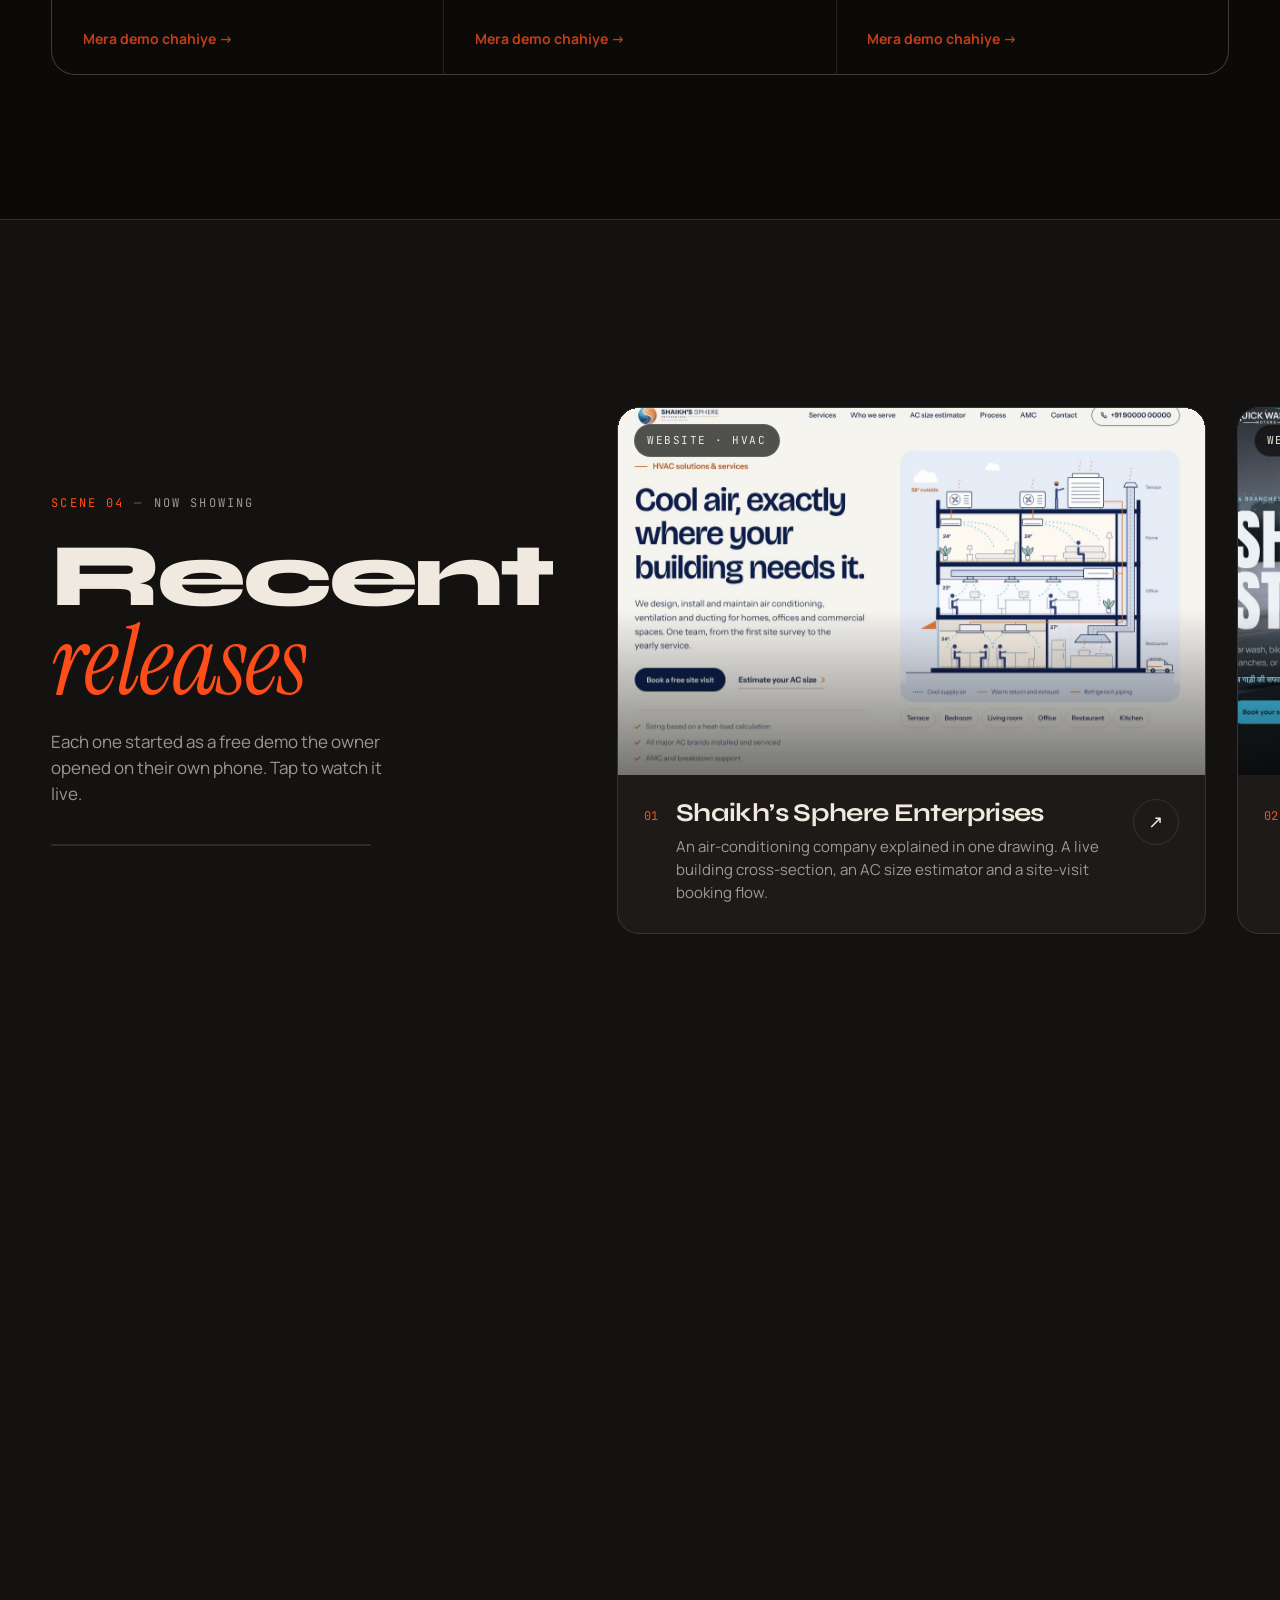
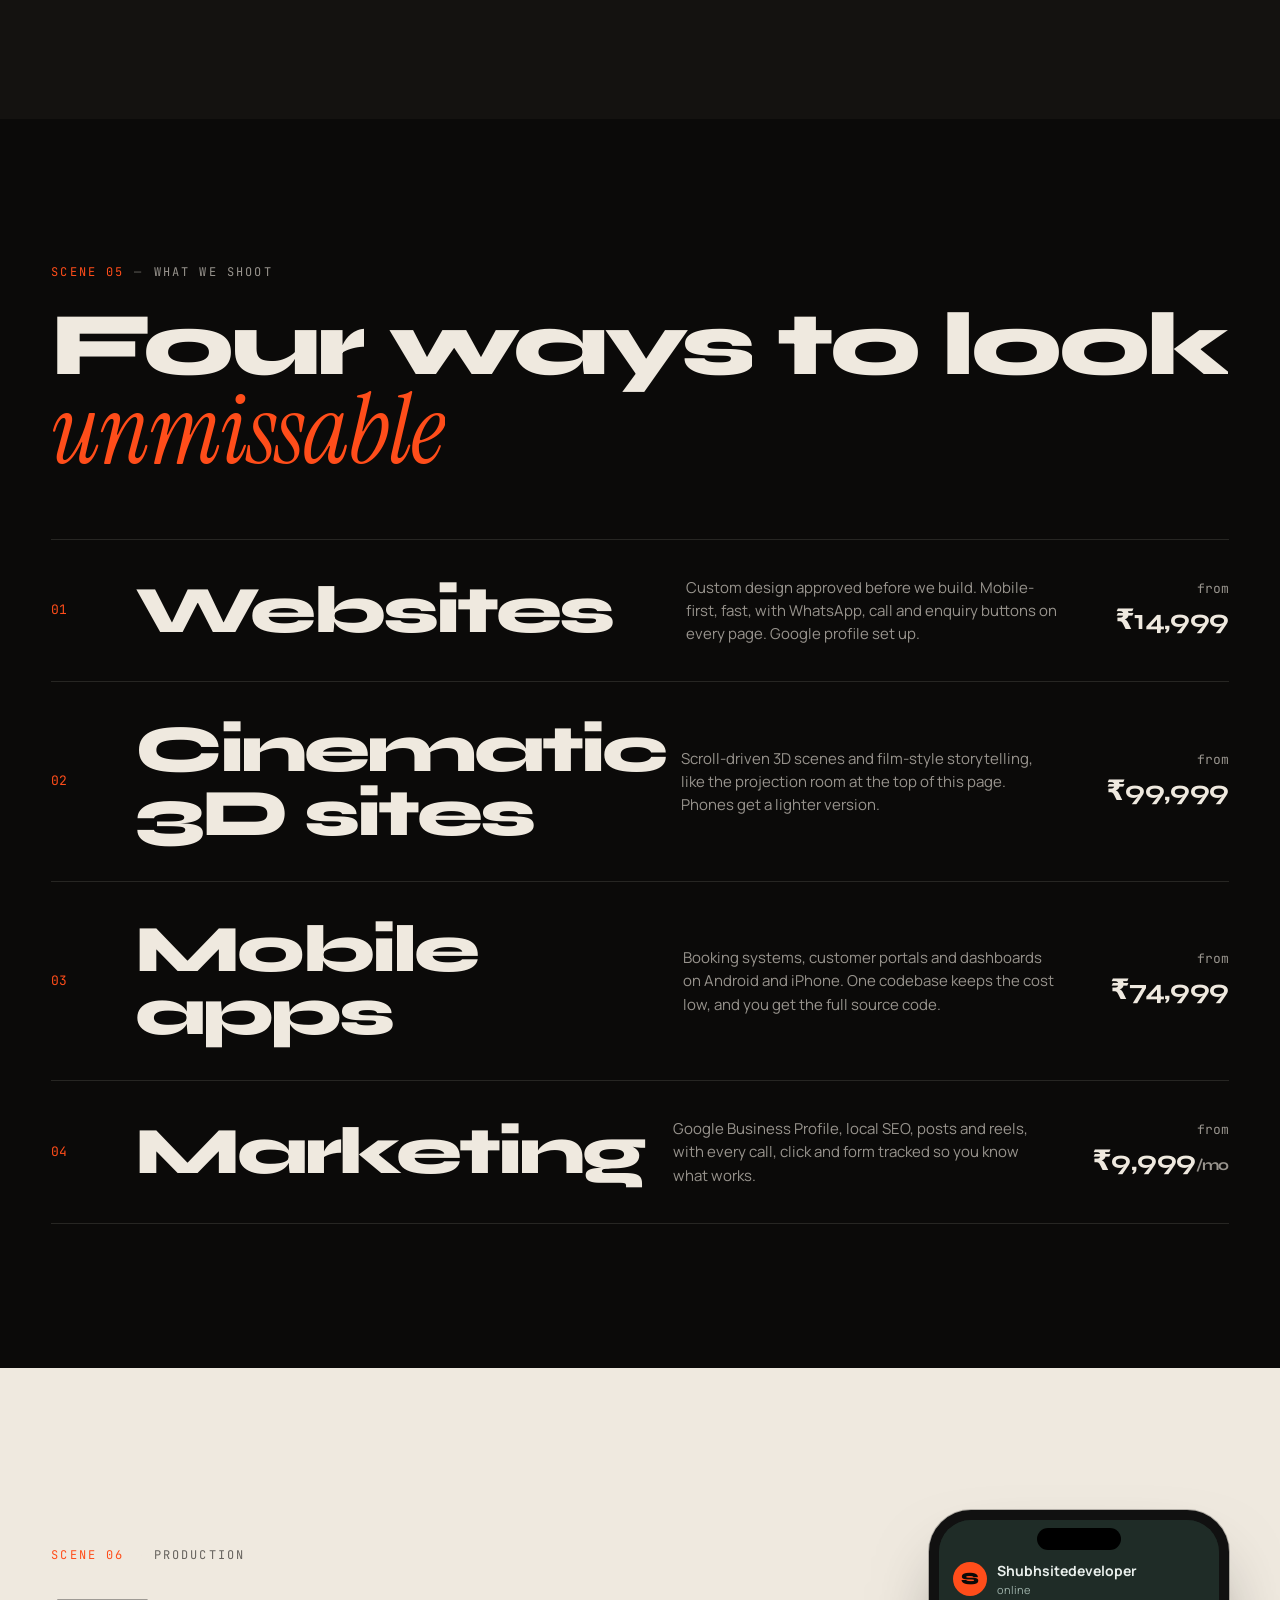
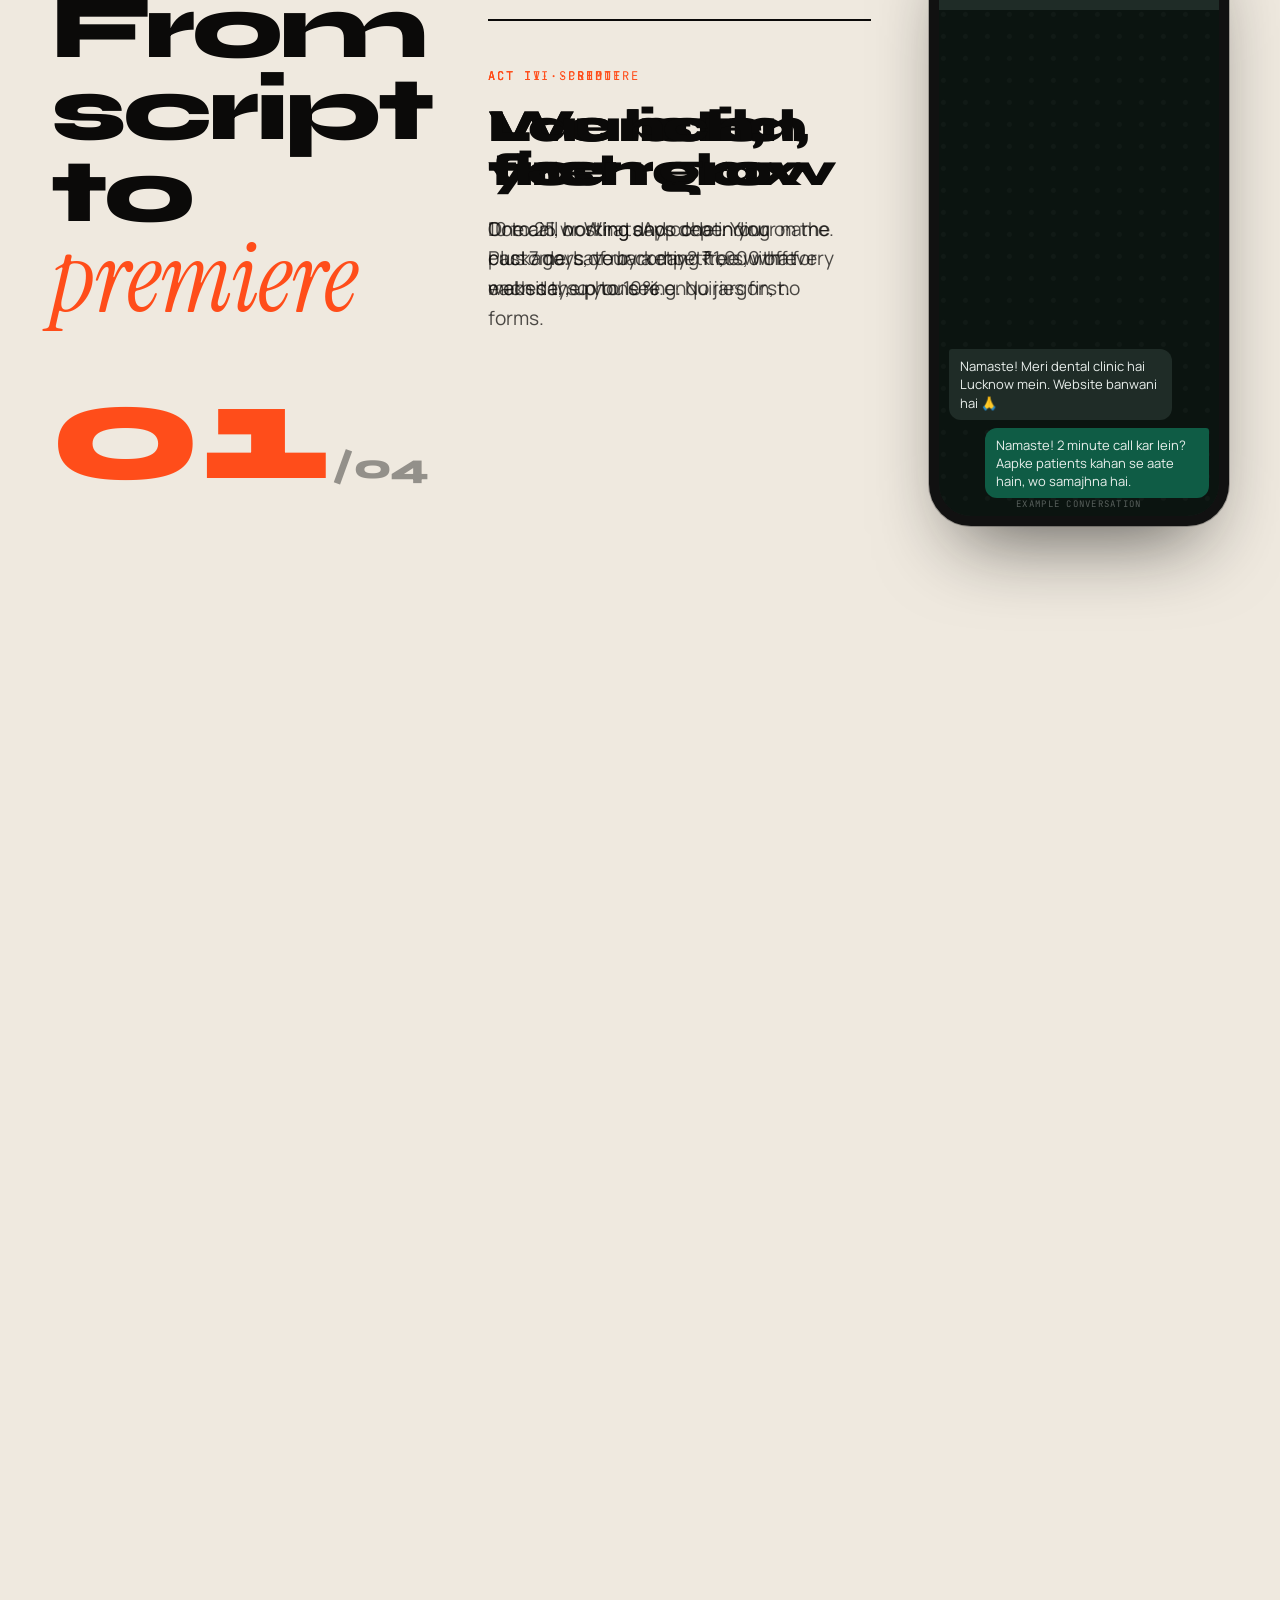
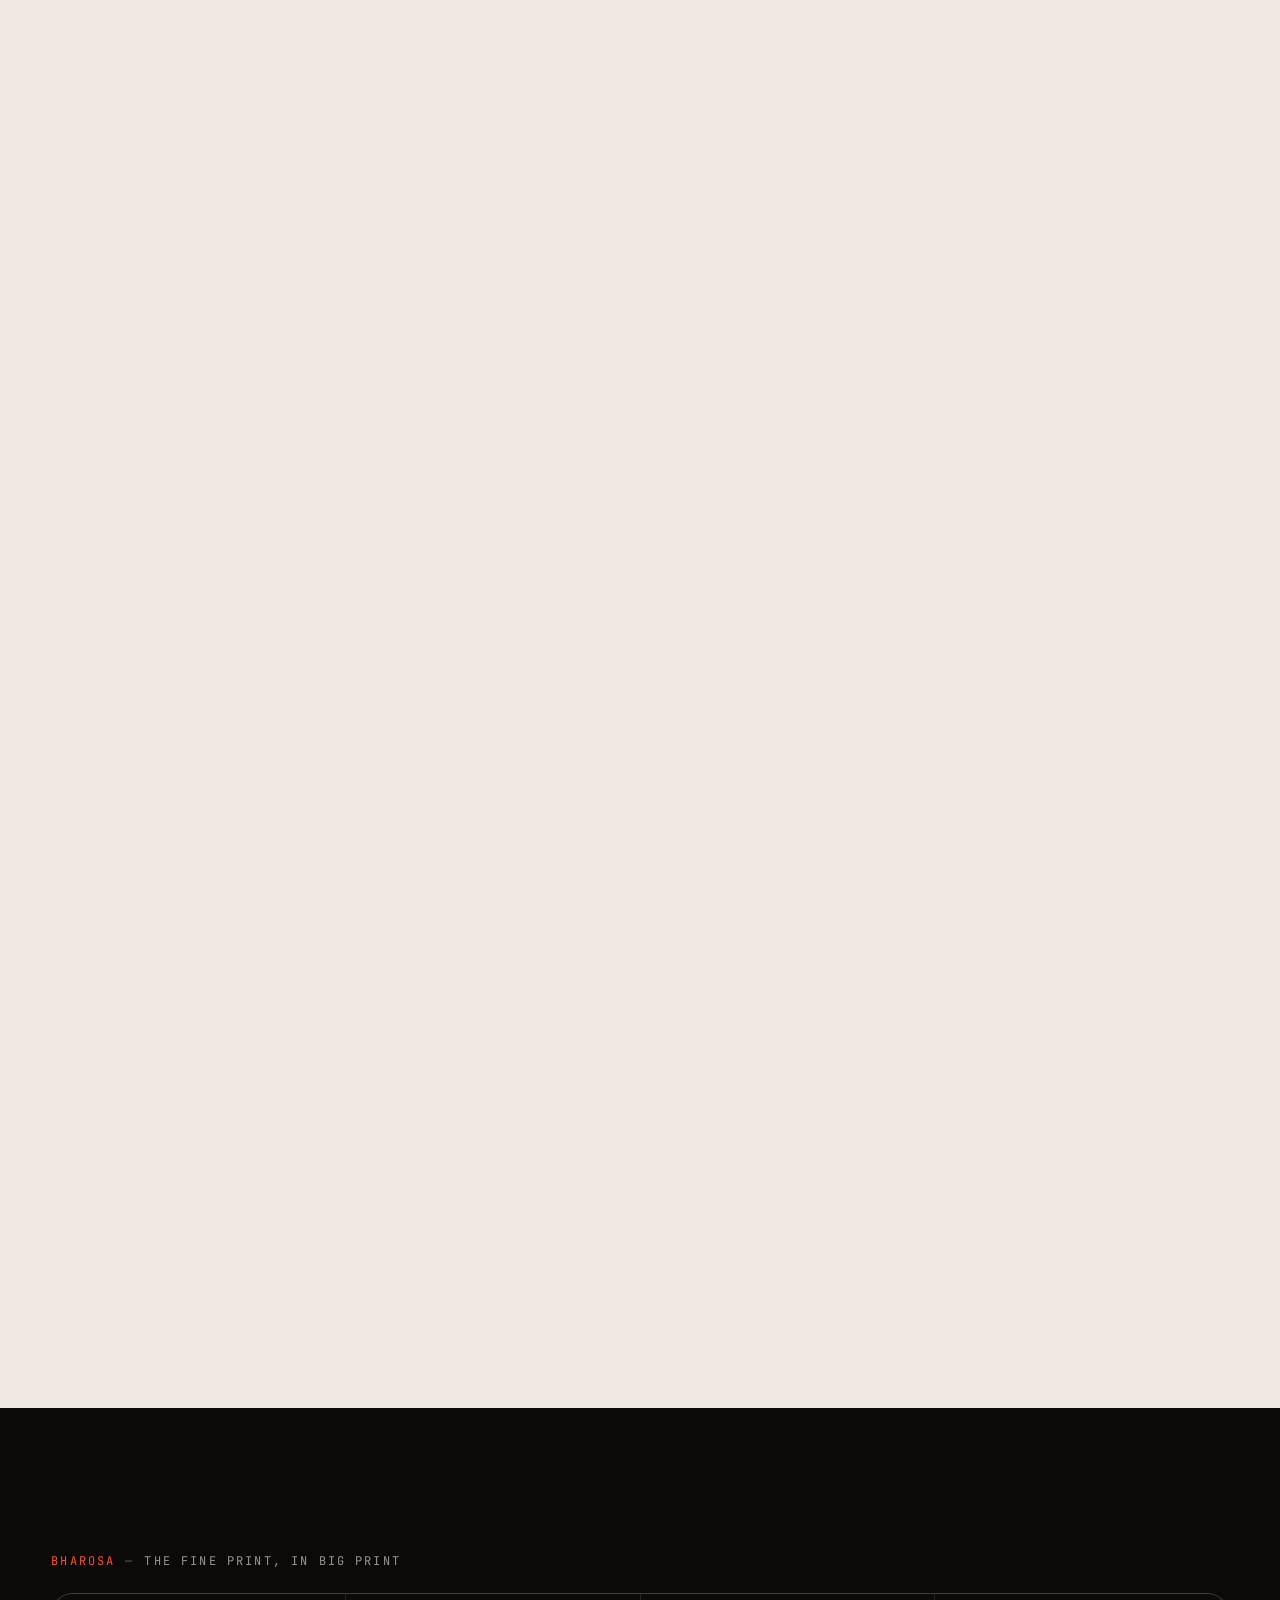
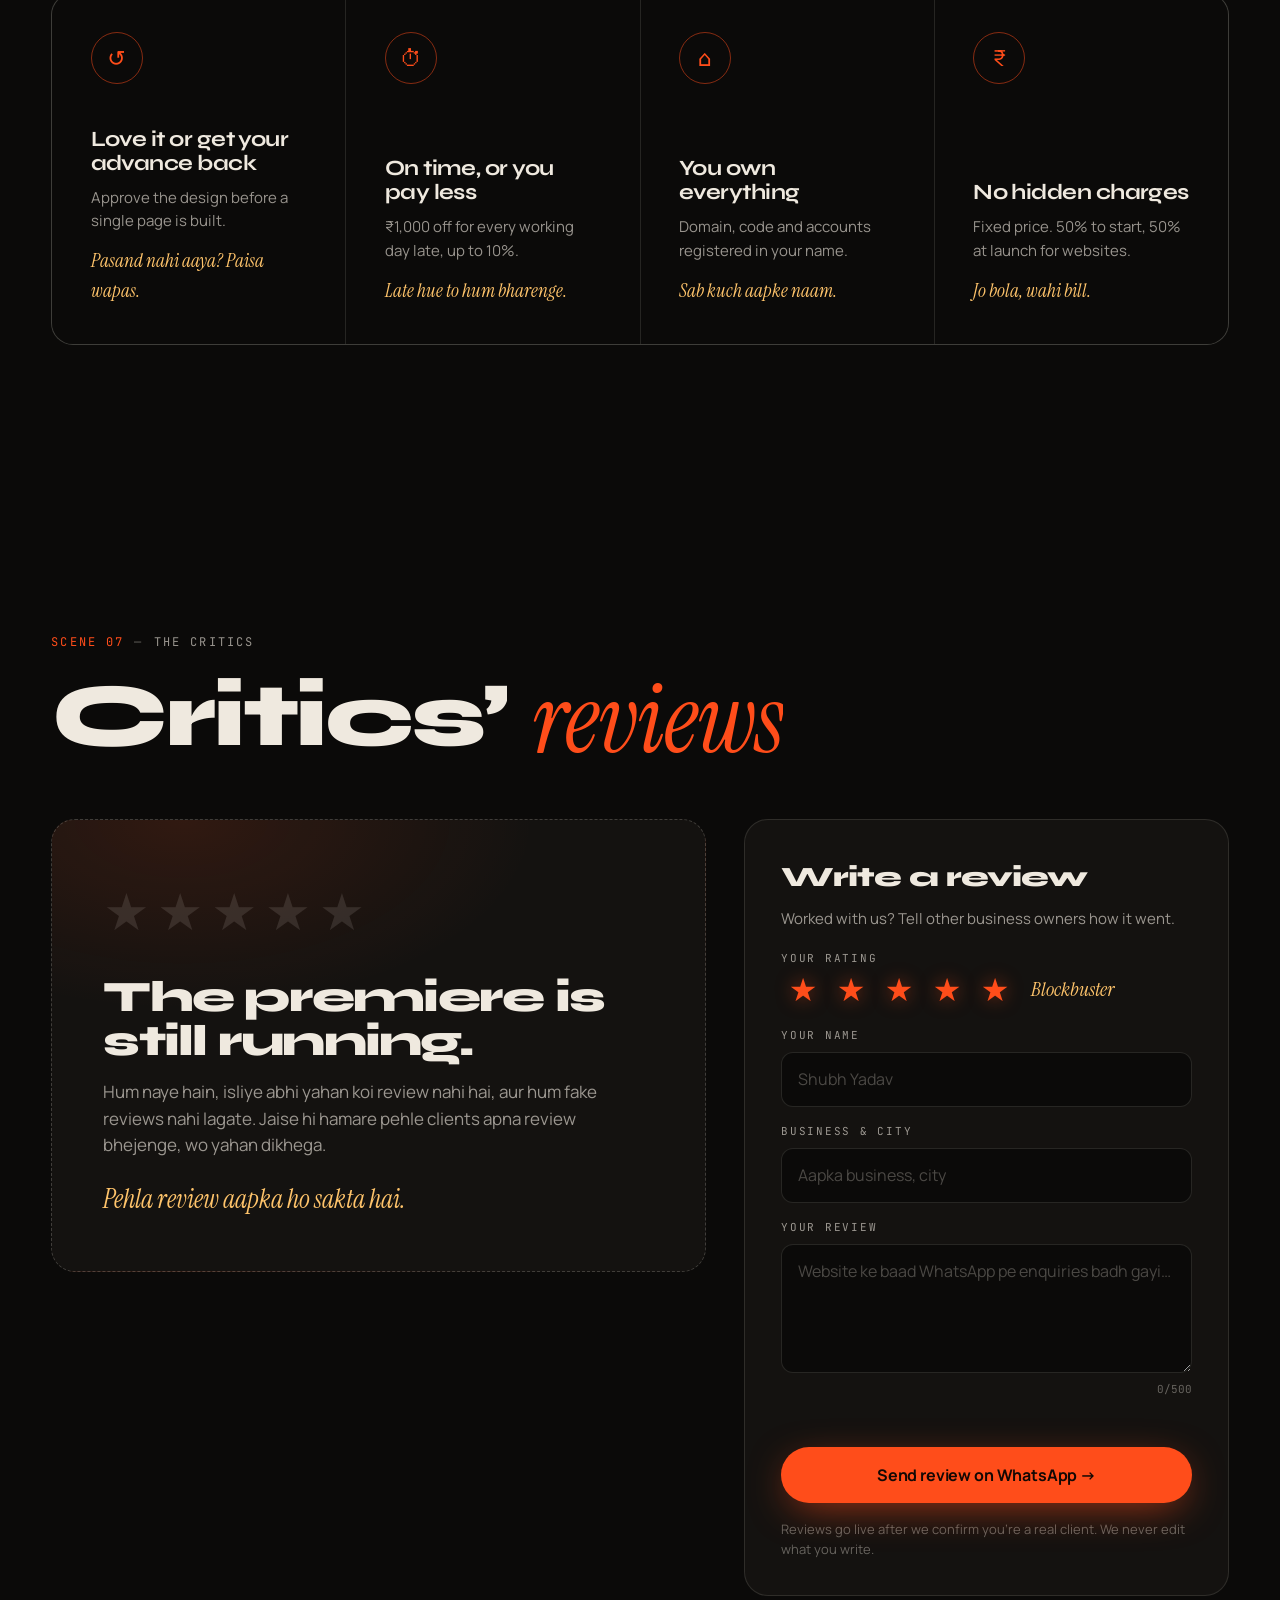
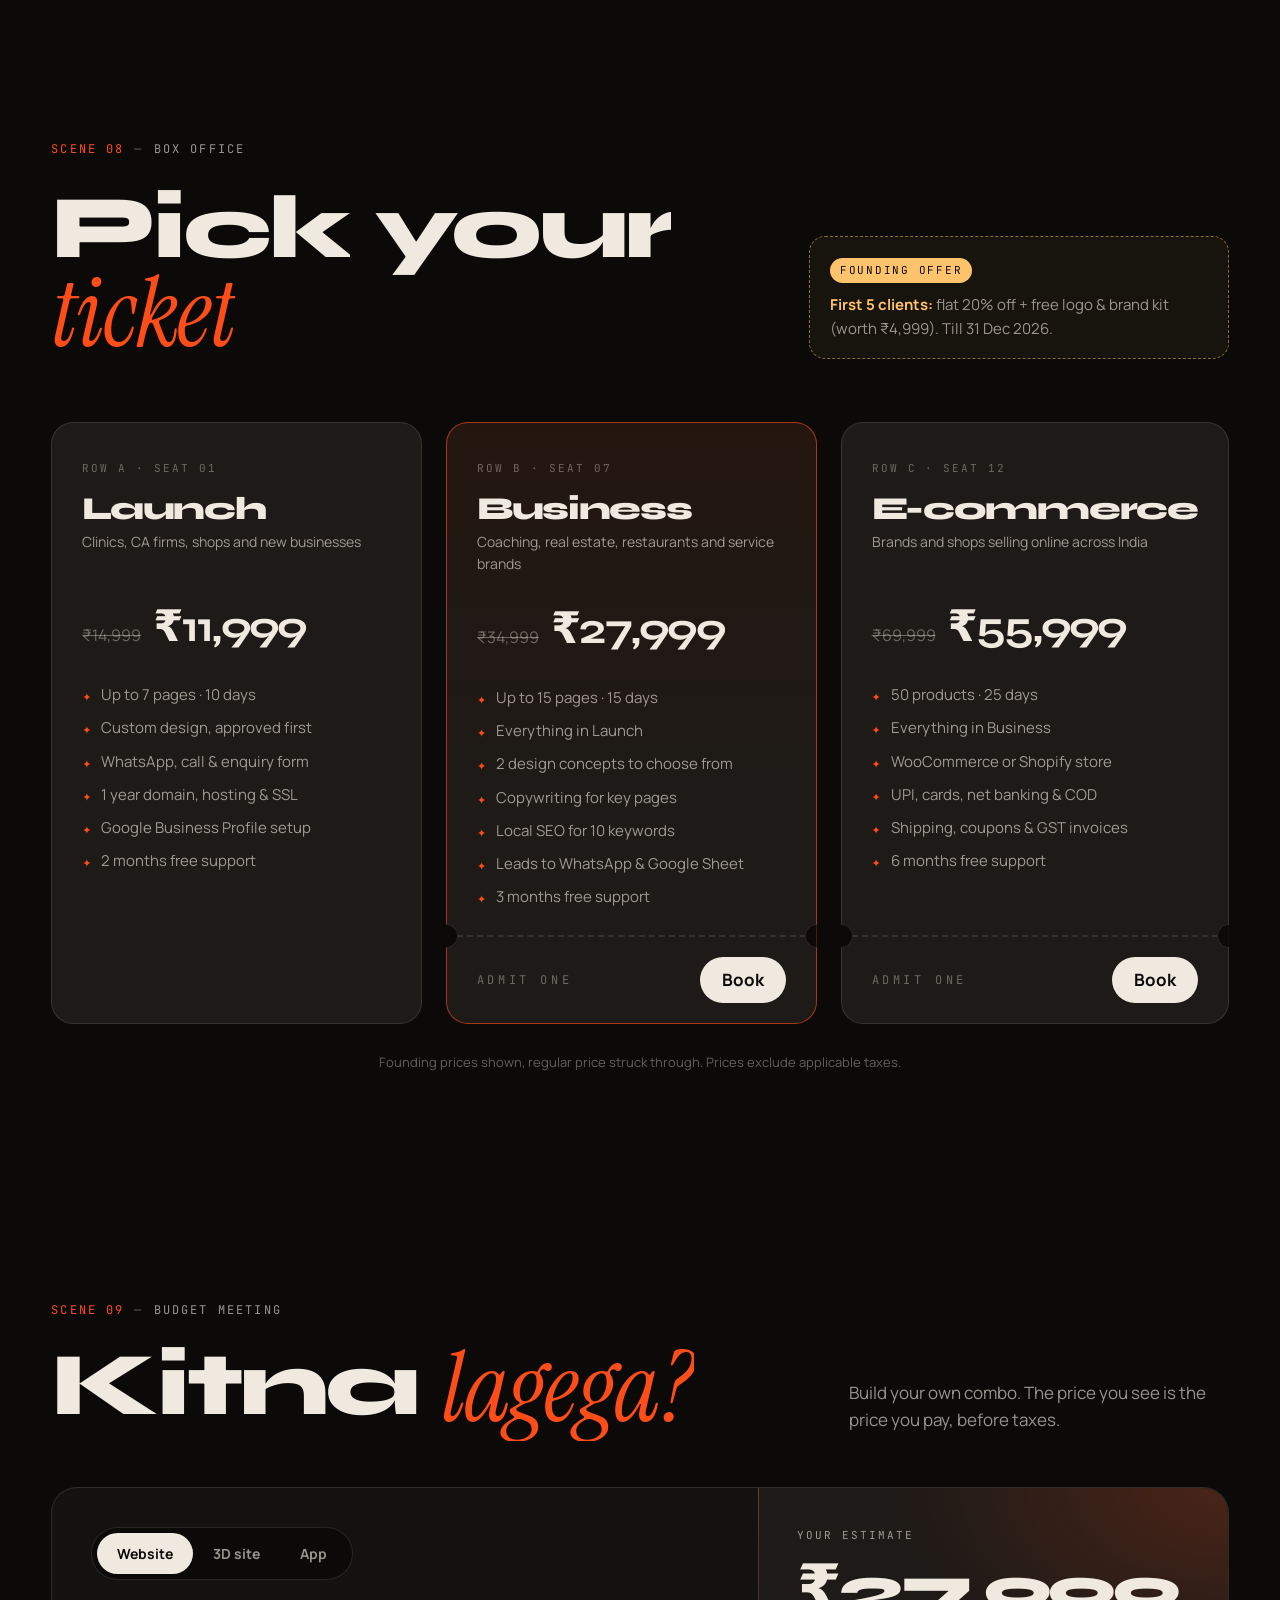
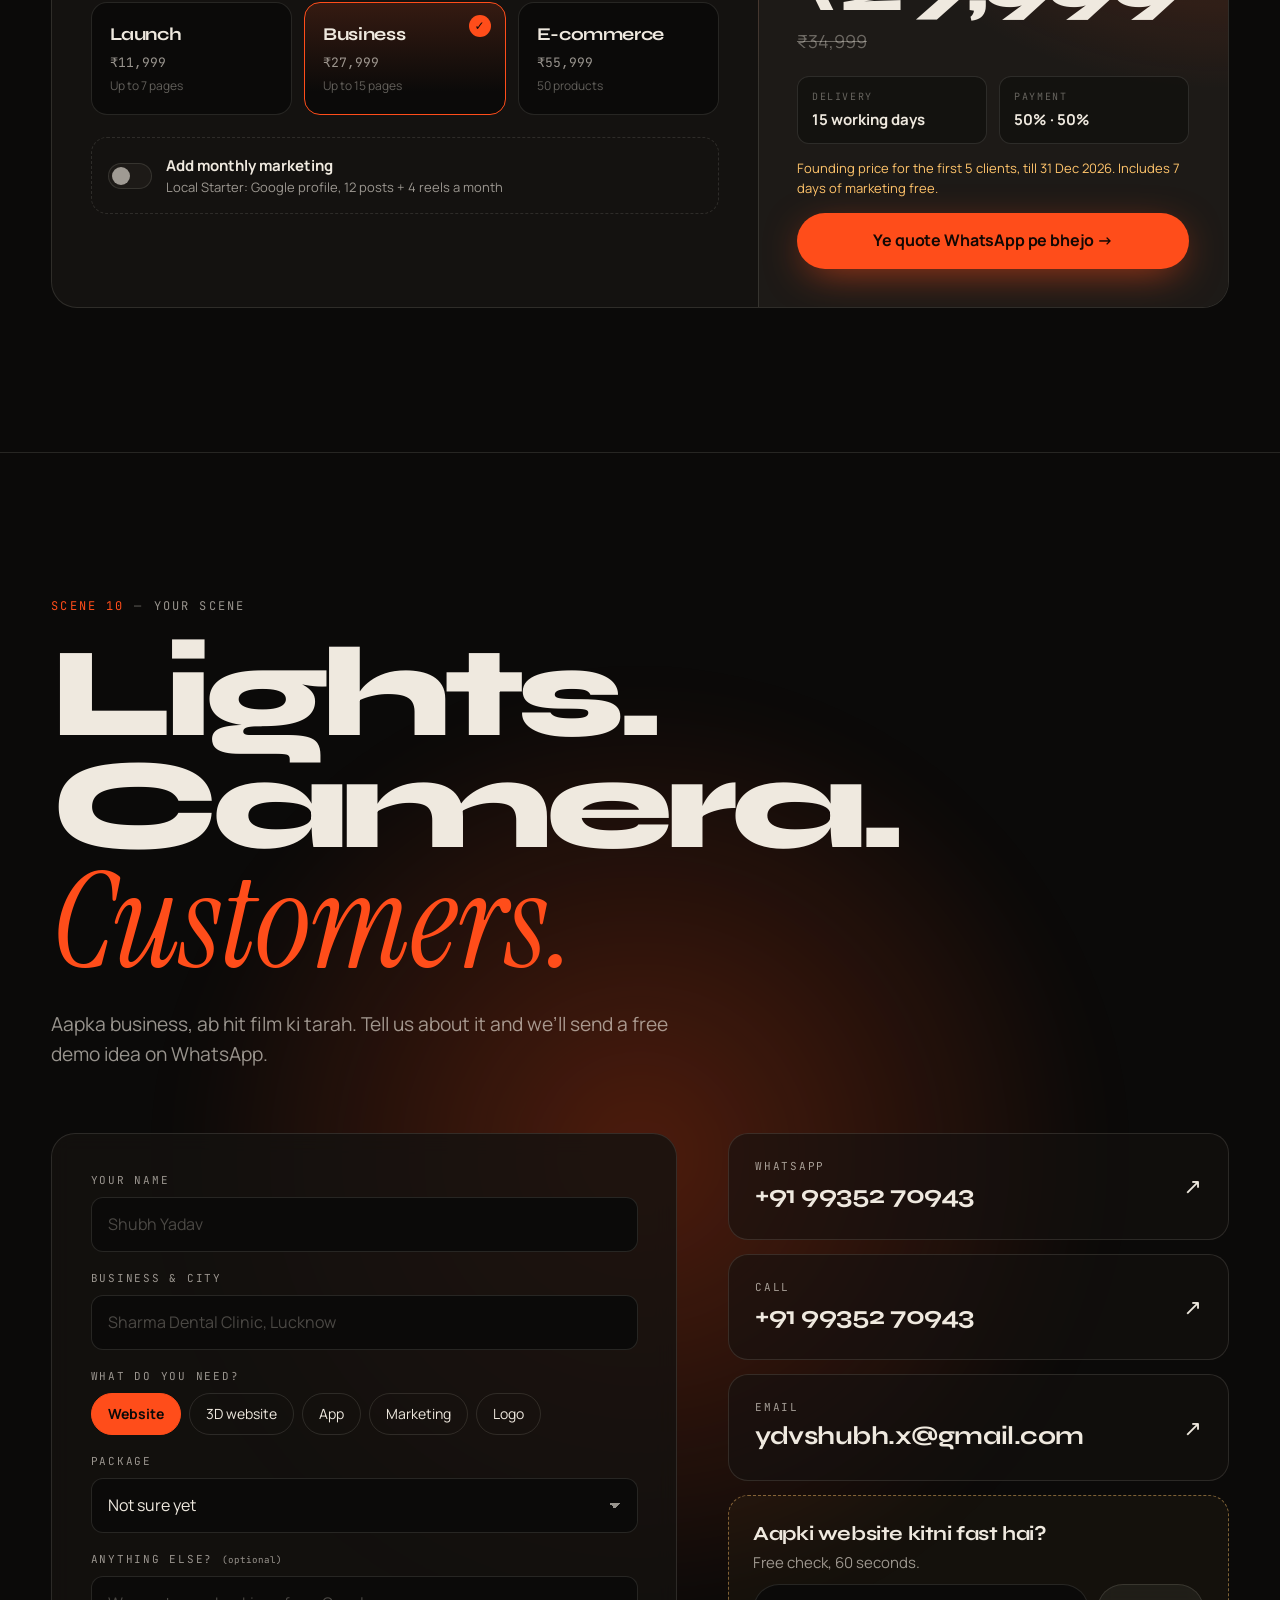
==== commit 040fe58d: "Use new Viewfinder logo in header and favicon Co-Authored-By: Claude Opus 5.5 <noreply@anthropic.com" ====
--- a/index.html
+++ b/index.html
@@ -12,6 +12,8 @@
 <meta property="og:type" content="website">
 <meta name="twitter:card" content="summary_large_image">
 <link rel="icon" href="assets/favicon.svg" type="image/svg+xml">
+<link rel="icon" href="assets/favicon-32.png" sizes="32x32" type="image/png">
+<link rel="apple-touch-icon" href="assets/apple-touch-icon.png">
 <link rel="preconnect" href="https://fonts.googleapis.com">
 <link rel="preconnect" href="https://fonts.gstatic.com" crossorigin>
 <link href="https://fonts.googleapis.com/css2?family=Syne:wght@600;700;800&family=Instrument+Serif:ital@0;1&family=Manrope:wght@400;500;600;700;800&family=JetBrains+Mono:wght@400;500&display=swap" rel="stylesheet">
@@ -42,10 +44,10 @@
 <!-- ============ HUD / NAV ============ -->
 <header class="hud">
   <a href="#top" class="brand" aria-label="Shubhsitedeveloper home">
-    <svg class="brand__mark" viewBox="0 0 40 40" aria-hidden="true">
-      <path d="M3 12V3h9M28 3h9v9M37 28v9h-9M12 37H3v-9" fill="none" stroke="currentColor" stroke-width="2.4"/>
-      <circle cx="20" cy="20" r="5.2" fill="var(--ember)"/>
-    </svg>
+    <svg class="brand__mark" viewBox="0 0 200 200" aria-hidden="true"><defs><linearGradient id="emhdr" x1="0" y1="0" x2="1" y2="1">
+<stop offset="0" stop-color="#FFC46B"/><stop offset=".45" stop-color="#FF8A3D"/><stop offset="1" stop-color="#FF4D1A"/></linearGradient></defs>
+<path d="M17.5,63.5 V17.5 H63.5 M136.5,17.5 H182.5 V63.5 M182.5,136.5 V182.5 H136.5 M63.5,182.5 H17.5 V136.5" fill="none" stroke="#EFE9DF" stroke-width="11" stroke-linecap="square"/>
+<path d="M39.102 113.91799999999999H70.77Q71.582 116.354 75.526 118.036Q79.47 119.71799999999999 86.14 120.588Q92.81 121.458 101.626 121.458Q110.326 121.458 115.372 120.936Q120.418 120.414 122.506 119.08Q124.594 117.746 124.594 115.42599999999999Q124.594 113.222 121.22999999999999 112.00399999999999Q117.86599999999999 110.786 109.282 110.322Q100.69800000000001 109.858 85.154 109.858Q73.554 109.858 65.144 108.756Q56.733999999999995 107.654 51.339999999999996 105.276Q45.946 102.898 43.394 99.244Q40.842 95.59 40.842 90.48599999999999Q40.842 81.66999999999999 46.815999999999995 75.928Q52.78999999999999 70.18599999999999 64.91199999999999 67.344Q77.03399999999999 64.502 95.246 64.502Q121.92599999999999 64.502 136.01999999999998 72.216Q150.114 79.92999999999999 150.114 94.42999999999999H120.07Q119.49000000000001 90.602 112.878 88.572Q106.26599999999999 86.542 94.086 86.542Q82.02199999999999 86.542 76.16399999999999 87.934Q70.306 89.326 70.306 92.69Q70.306 94.42999999999999 71.93 95.47399999999999Q73.554 96.518 77.556 97.156Q81.55799999999999 97.794 88.866 98.026Q96.174 98.258 107.42599999999999 98.258Q119.838 98.258 128.538 99.476Q137.238 100.69399999999999 142.632 103.13Q148.026 105.566 150.462 109.336Q152.898 113.106 152.898 118.21Q152.898 127.026 147.32999999999998 132.594Q141.762 138.162 129.69799999999998 140.82999999999998Q117.63399999999999 143.498 98.146 143.498Q87.126 143.498 77.904 142.22199999999998Q68.68199999999999 140.946 61.489999999999995 138.452Q54.297999999999995 135.958 49.309999999999995 132.304Q44.321999999999996 128.65 41.711999999999996 124.068Q39.102 119.48599999999999 39.102 113.91799999999999Z" fill="#EFE9DF" /><circle cx="152" cy="50" r="10" fill="url(#emhdr)"/></svg>
     <span class="brand__word">Shubh<b>site</b>developer</span>
   </a>
   <nav class="nav" aria-label="Main">
--- a/style.css
+++ b/style.css
@@ -81,7 +81,7 @@
 .hud{position:fixed;top:0;left:0;right:0;z-index:50;display:flex;align-items:center;gap:28px;padding:18px var(--gutter);transition:background .4s,backdrop-filter .4s,padding .4s}
 .hud.is-scrolled{background:rgba(11,10,9,.72);backdrop-filter:blur(14px) saturate(1.2);-webkit-backdrop-filter:blur(14px) saturate(1.2);padding-top:12px;padding-bottom:12px;border-bottom:1px solid var(--line)}
 .brand{display:flex;align-items:center;gap:10px;margin-right:auto}
-.brand__mark{width:30px;height:30px;color:var(--bone)}
+.brand__mark{width:34px;height:34px;flex:none}
 .brand__word{font-family:var(--f-display);font-weight:700;font-size:18px;letter-spacing:-.02em}
 .brand__word b{color:var(--ember);font-weight:800}
 .nav{display:flex;gap:28px;font-size:15px;font-weight:600}
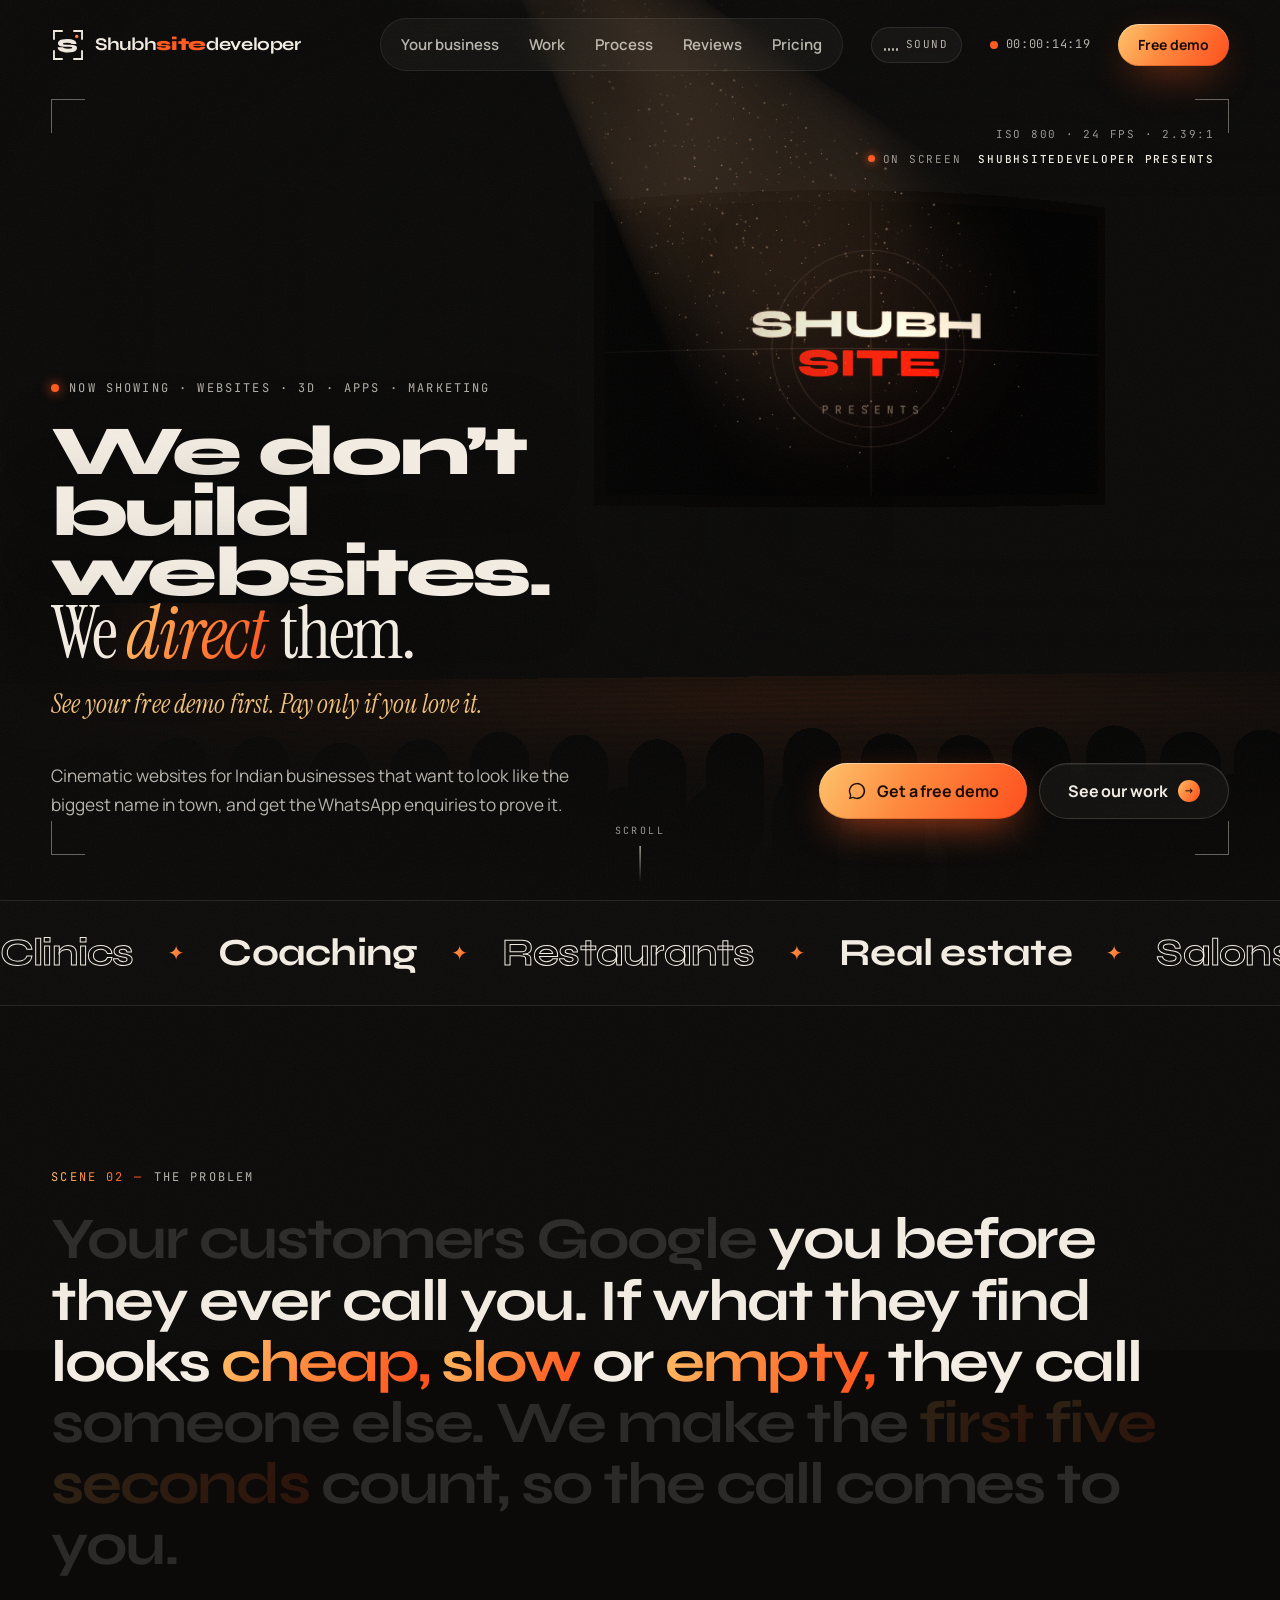
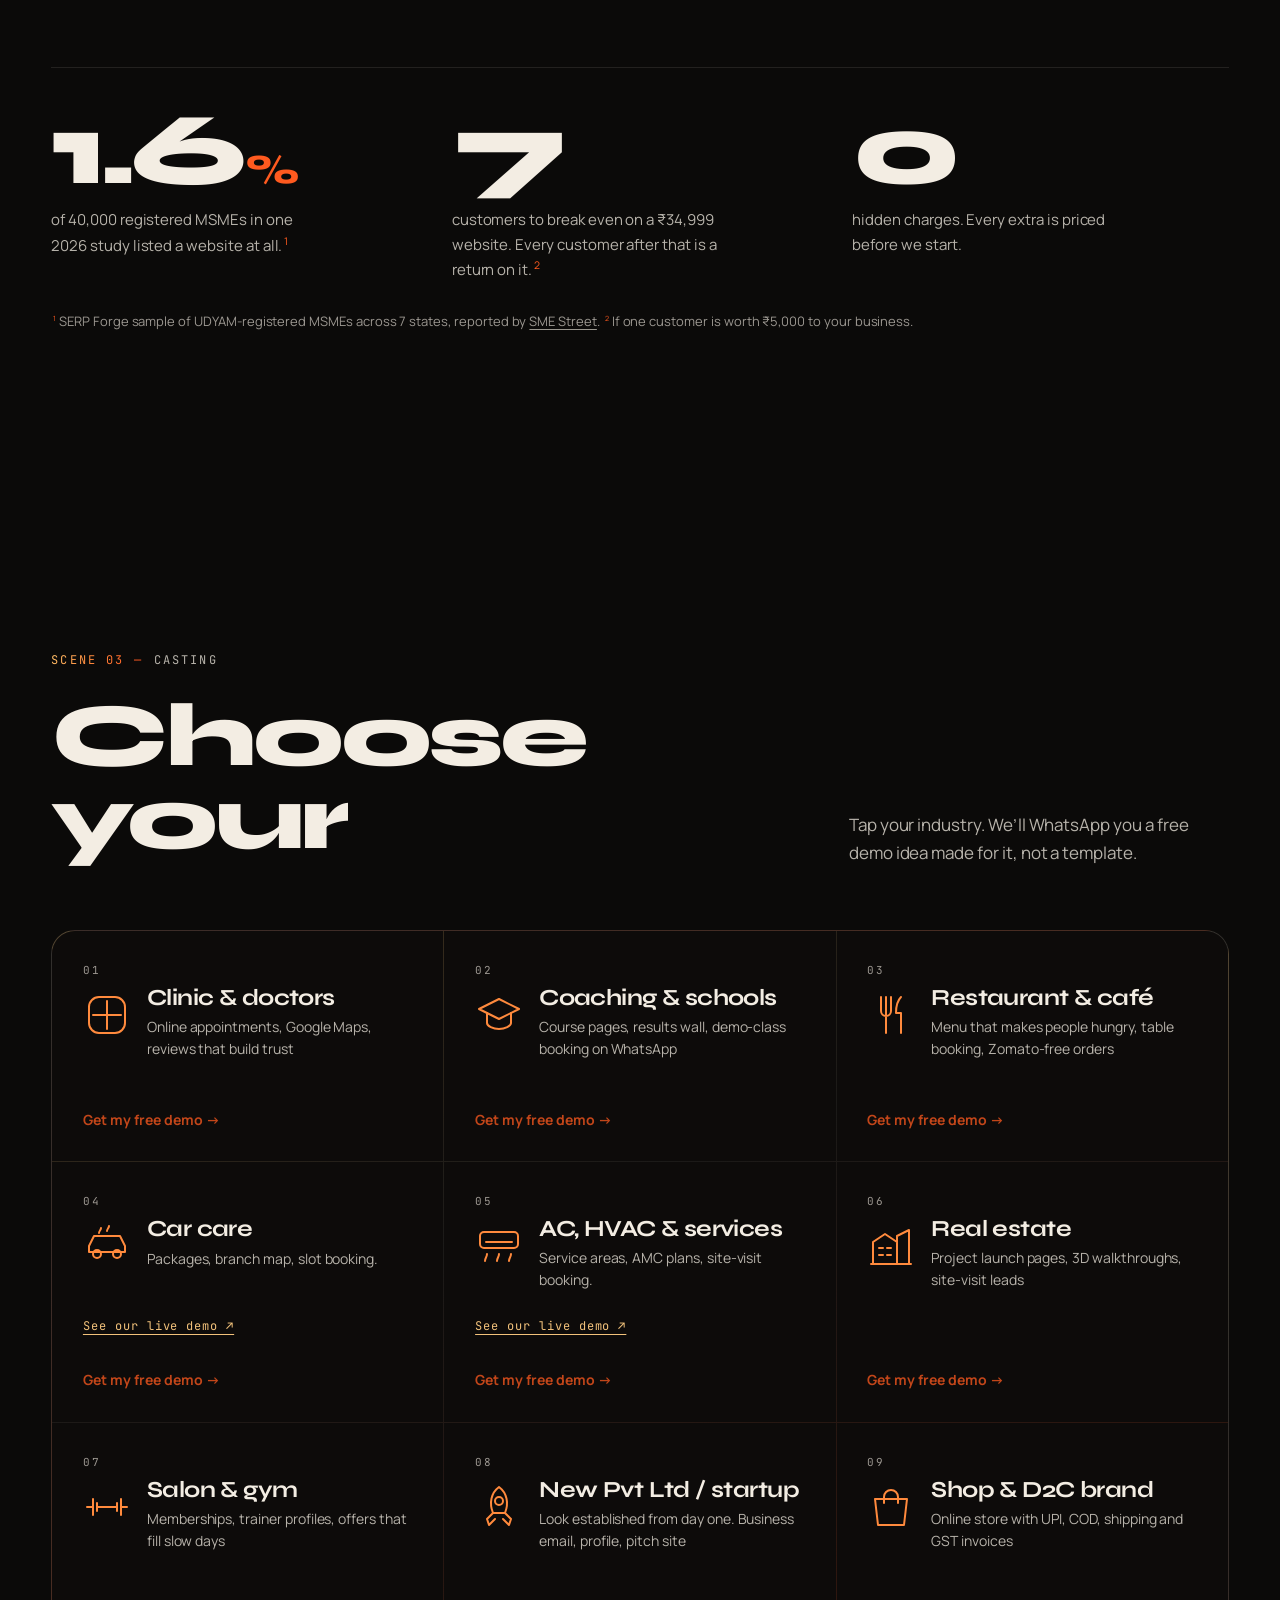
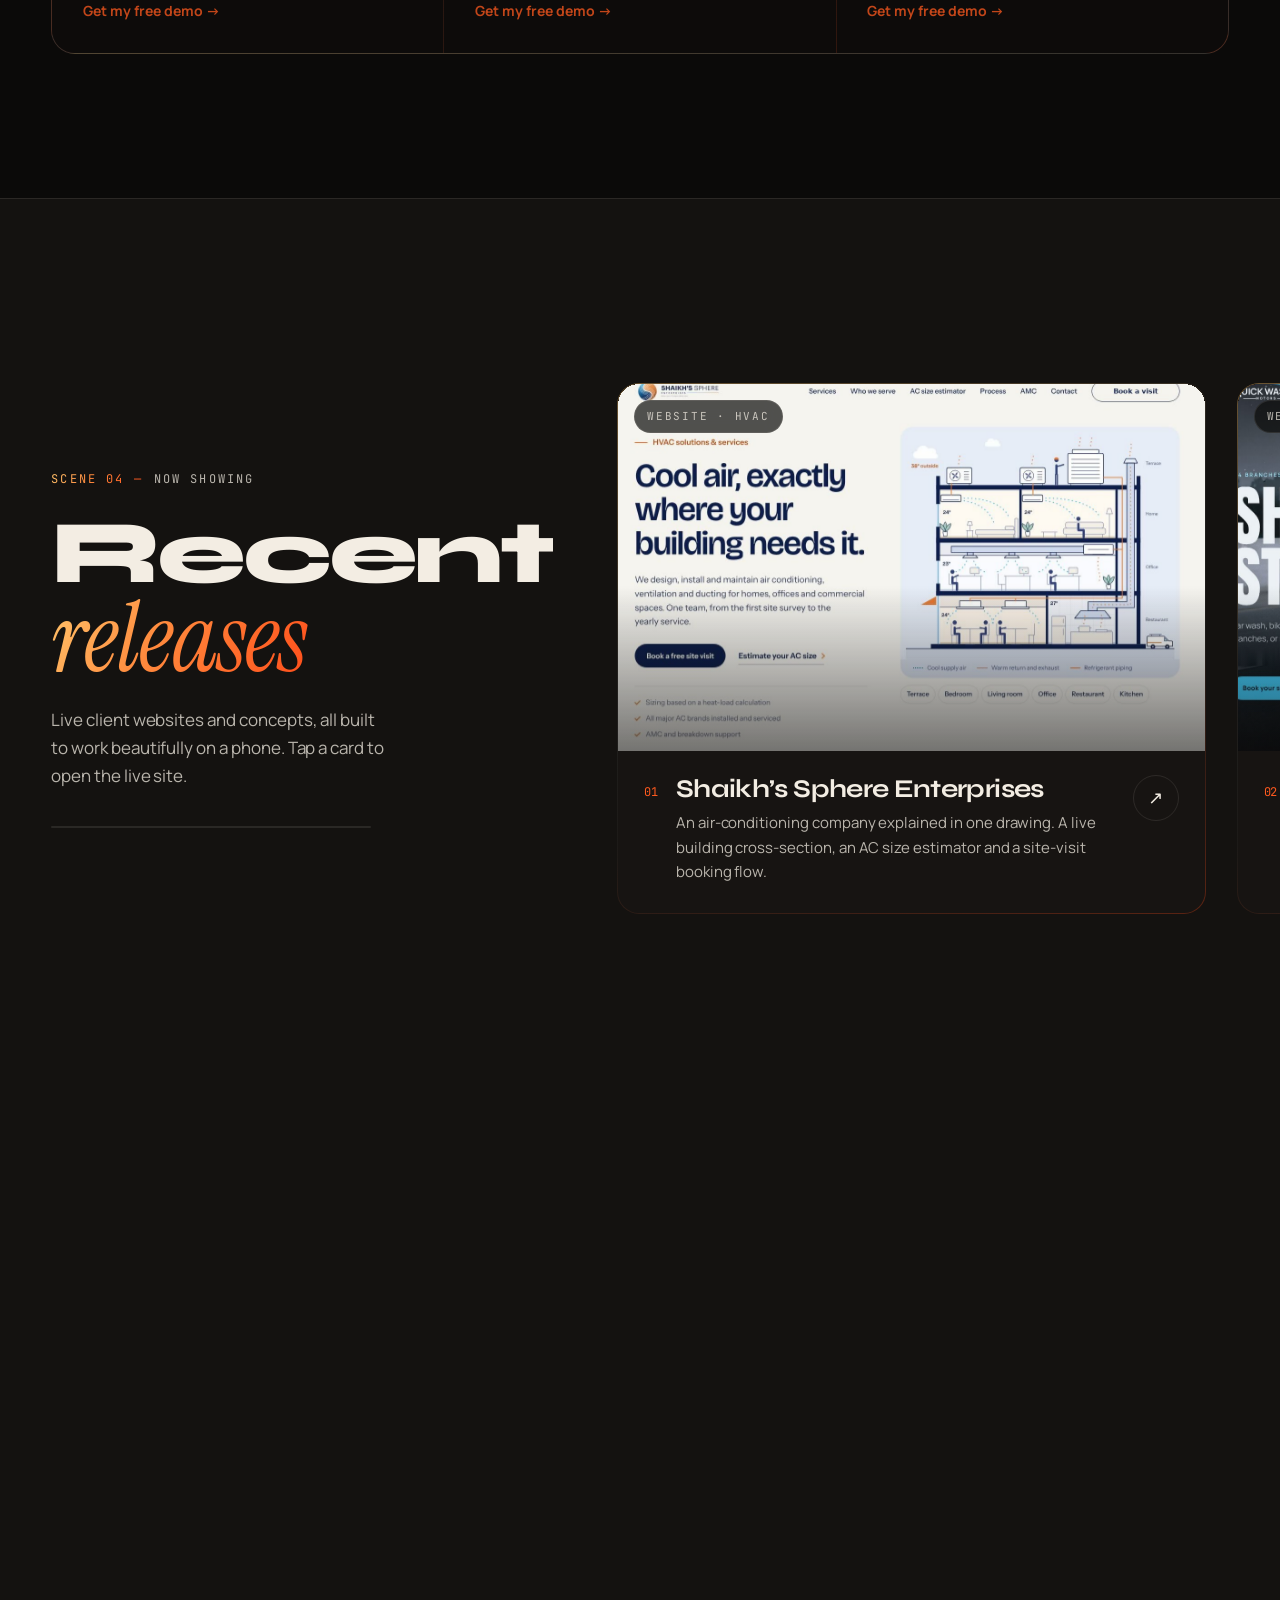
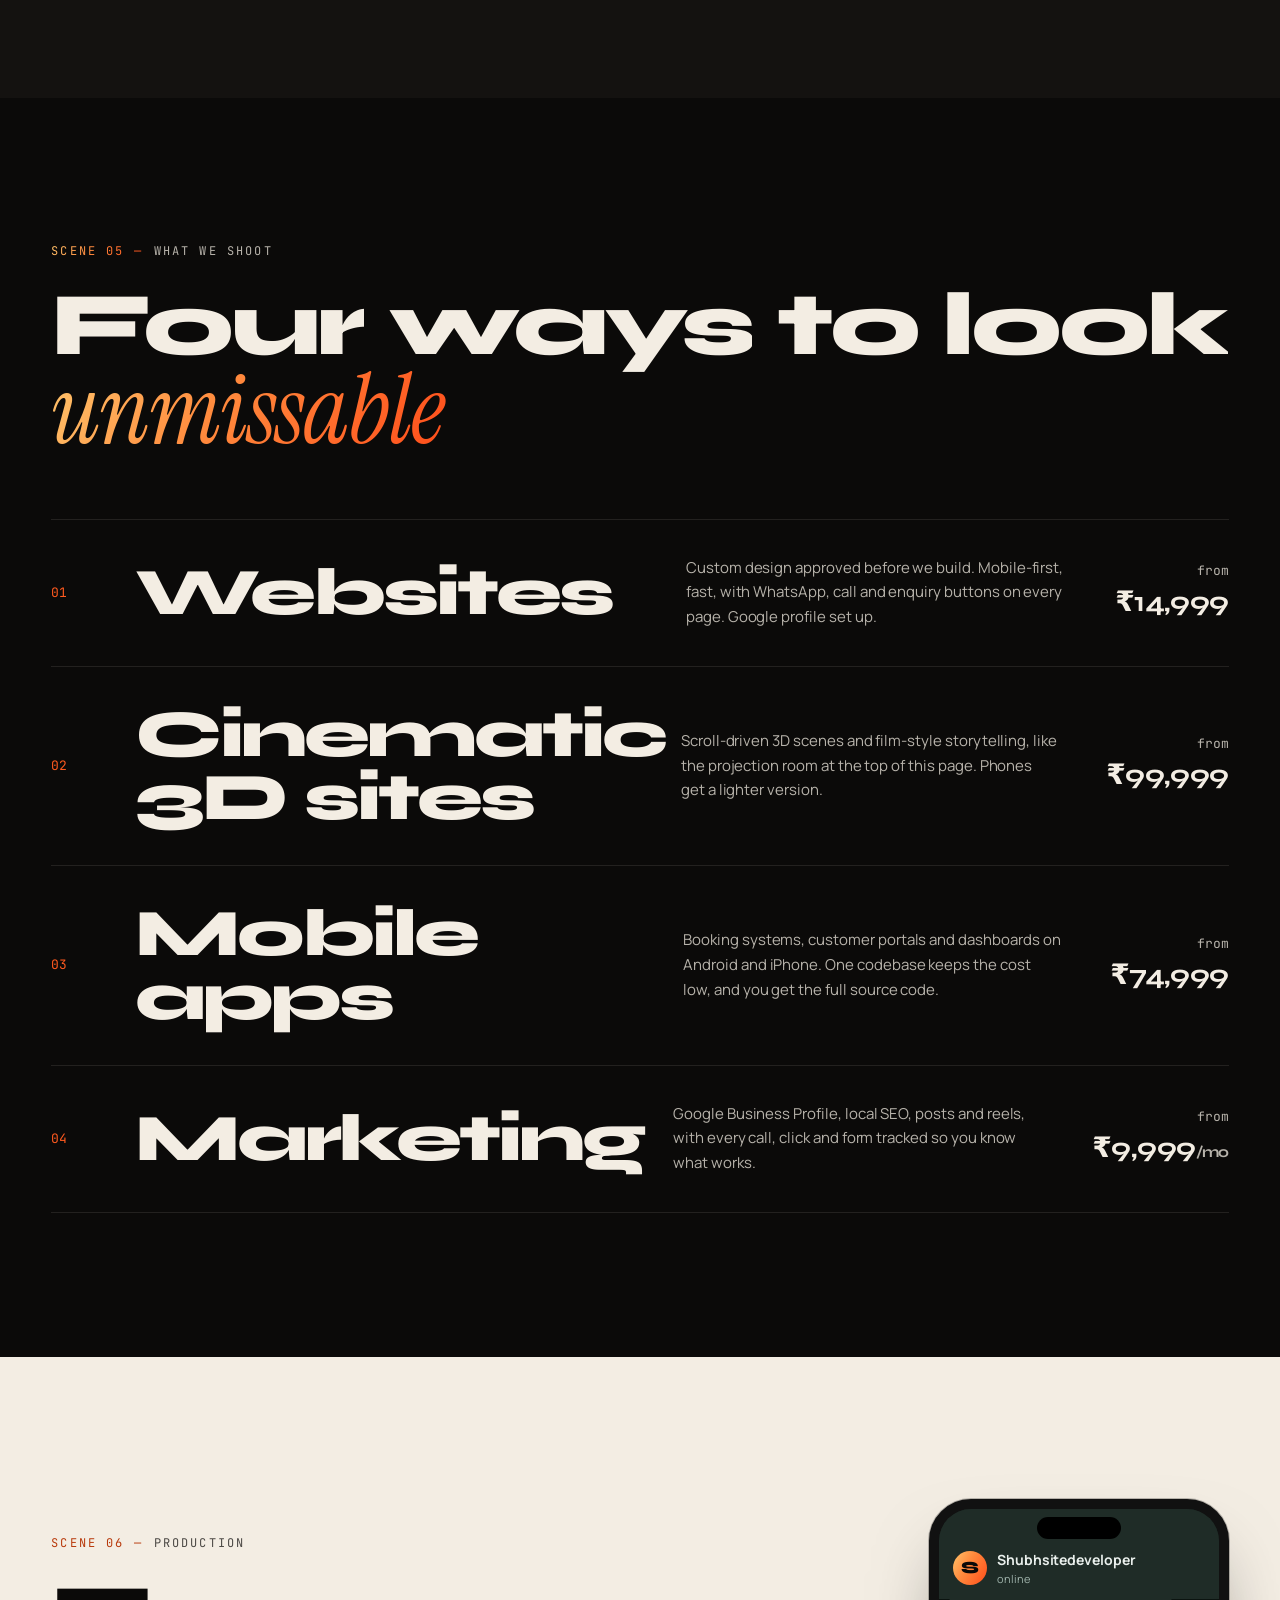
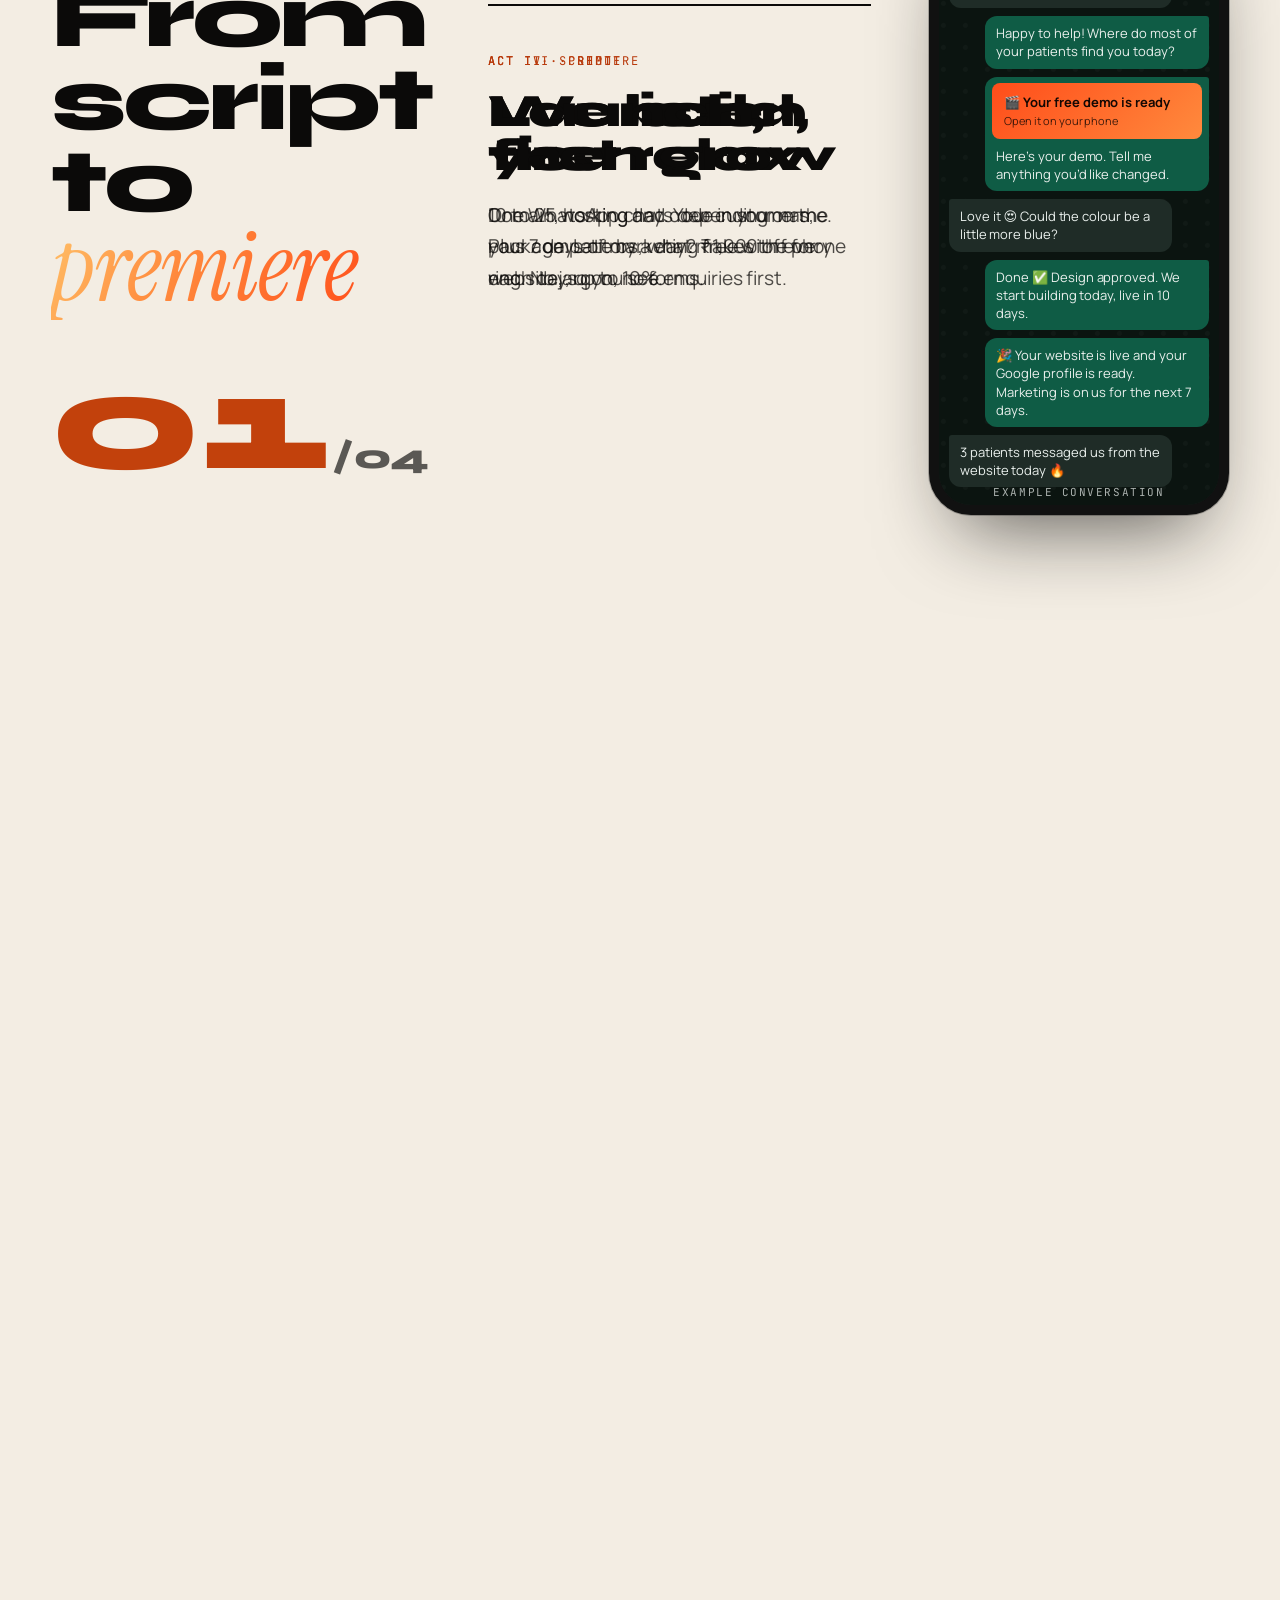
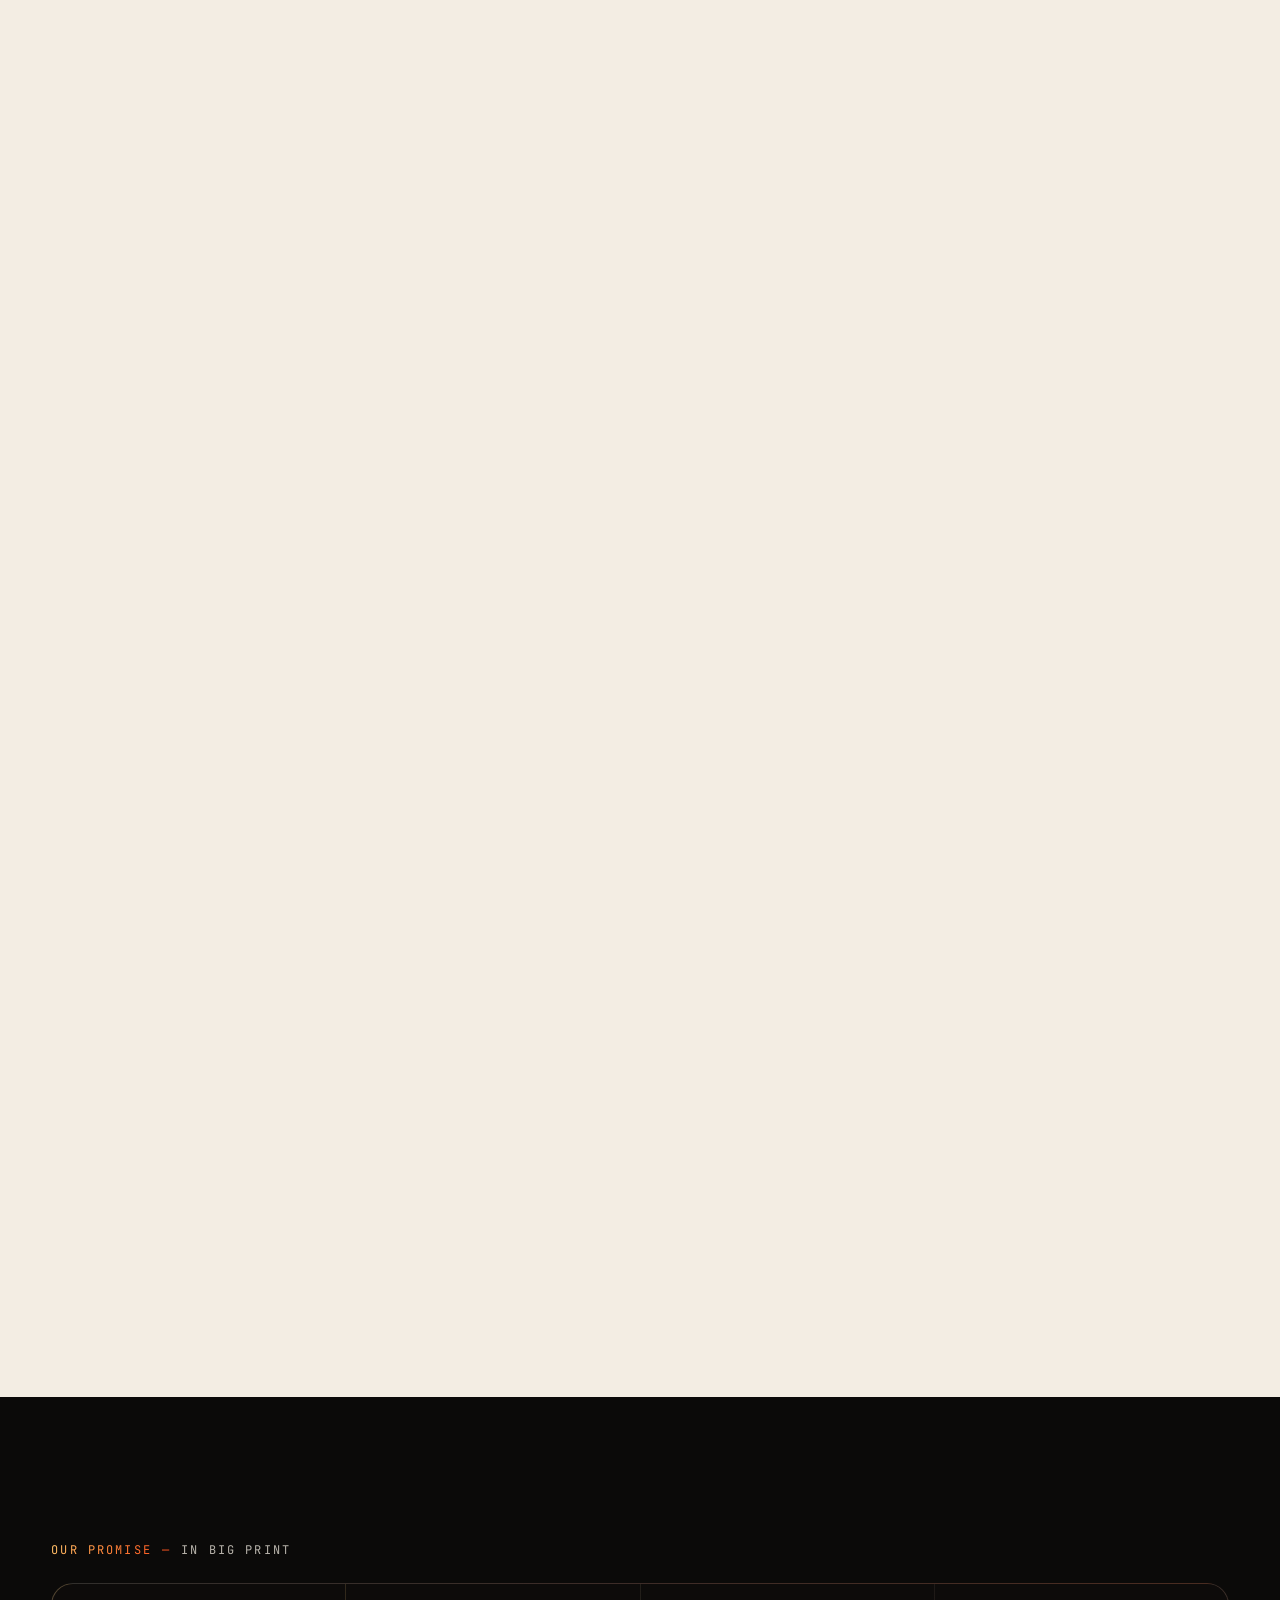
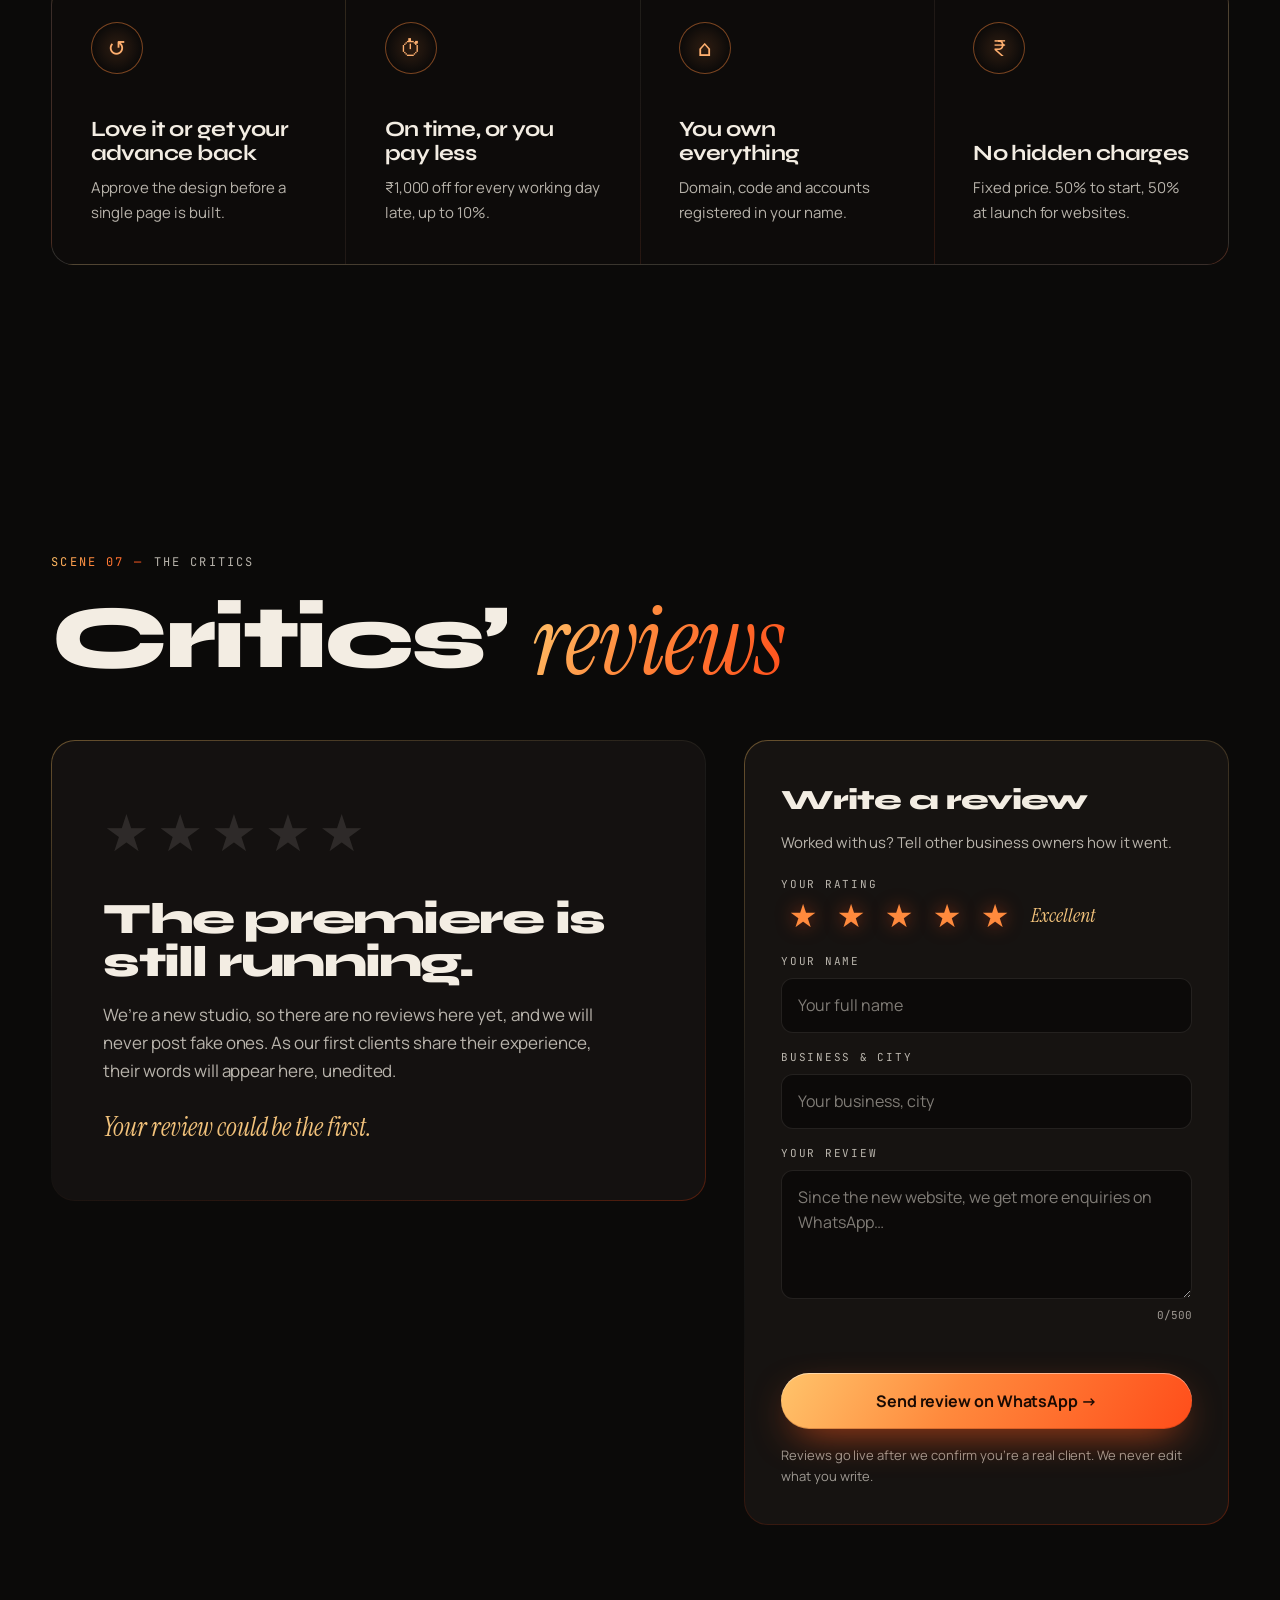
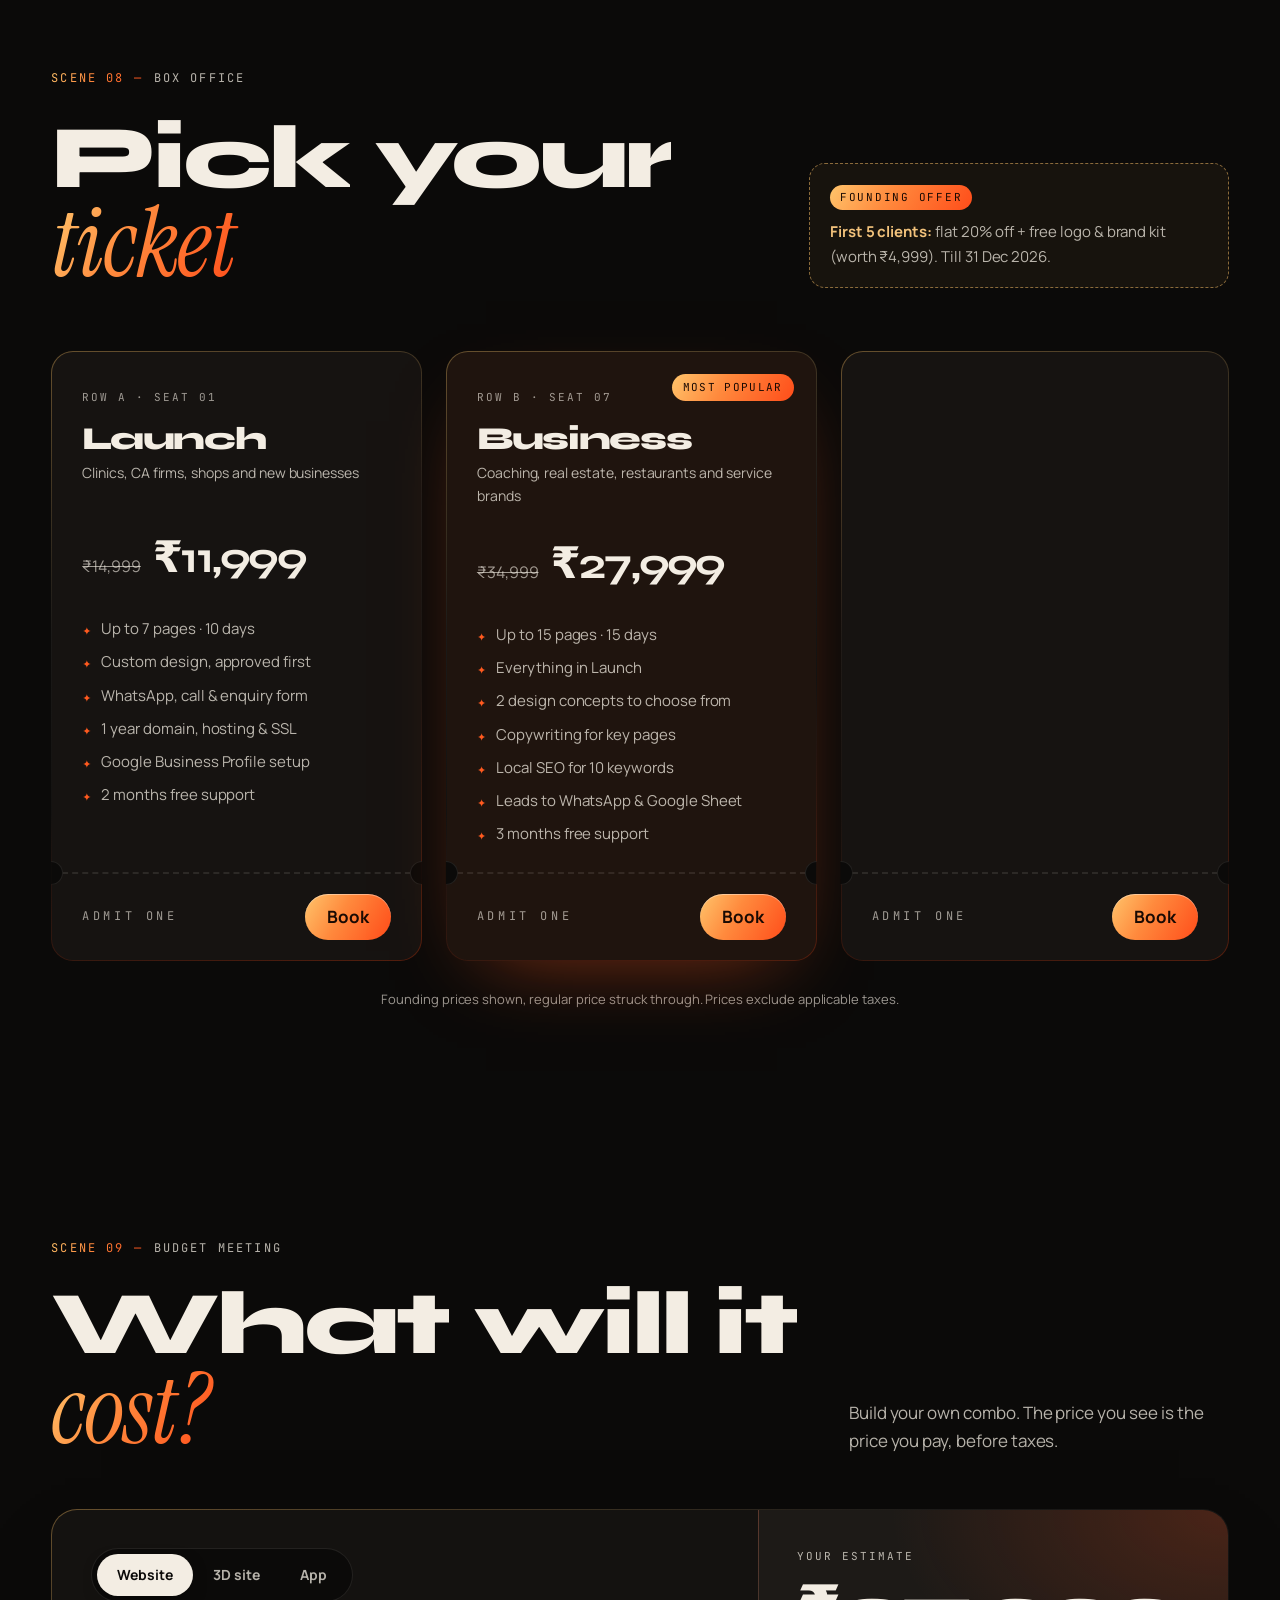
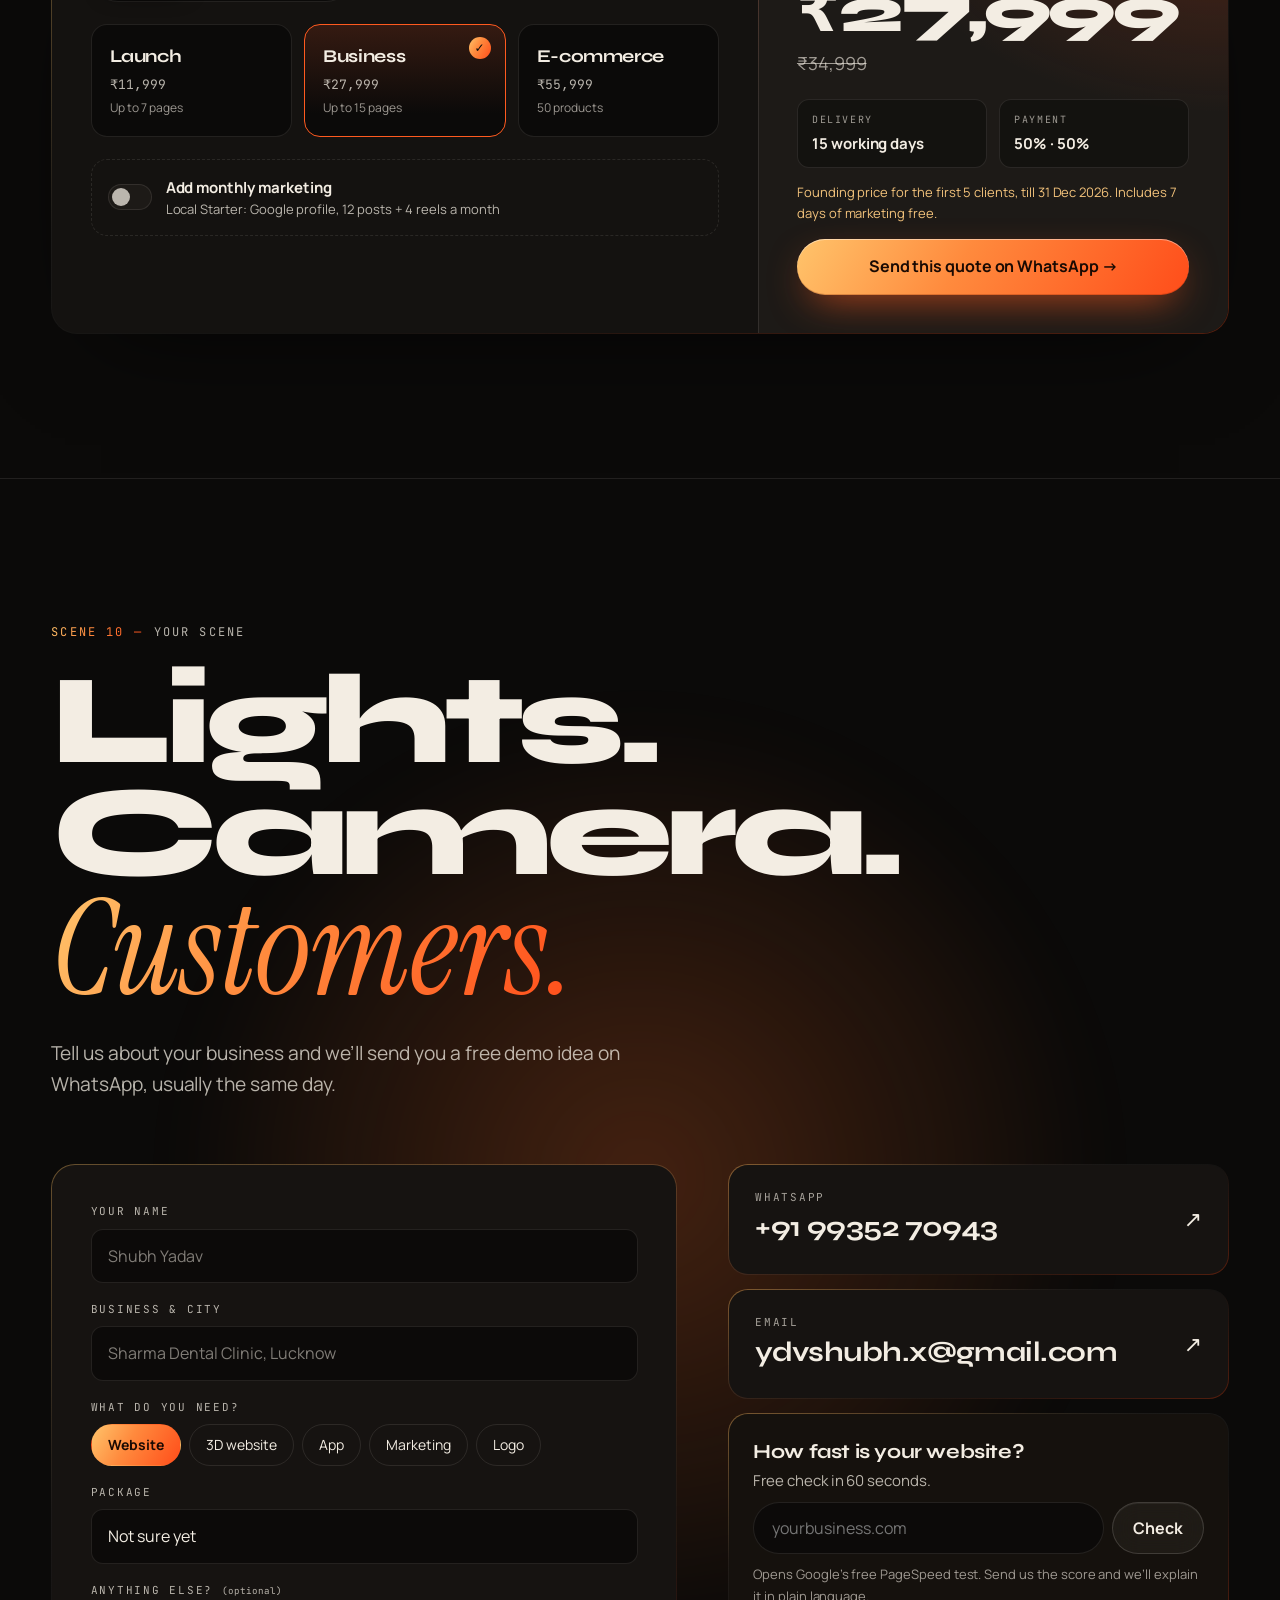
==== commit e2bcac0e: "Premium English-only pass: review rounds 1-3 fixes Mobile layout at 320px, contrast, keyboard focus," ====
--- a/index.html
+++ b/index.html
@@ -7,21 +7,23 @@
 <meta name="description" content="Shubhsitedeveloper builds cinematic websites, 3D sites, mobile apps and marketing for Indian businesses. See your free demo first, pay only if you love it.">
 <meta name="theme-color" content="#0b0a09">
 <meta property="og:title" content="Shubhsitedeveloper | We direct websites">
-<meta property="og:description" content="Cinematic websites, 3D sites, apps and marketing. Pehle free demo, phir payment.">
+<meta property="og:description" content="Cinematic websites, 3D sites, apps and marketing. Free demo first. Pay only if you love it.">
 <meta property="og:image" content="https://shubhsitedeveloper.github.io/assets/og.jpg">
 <meta property="og:type" content="website">
 <meta name="twitter:card" content="summary_large_image">
+<link rel="canonical" href="https://shubhsitedeveloper.github.io/">
 <link rel="icon" href="assets/favicon.svg" type="image/svg+xml">
 <link rel="icon" href="assets/favicon-32.png" sizes="32x32" type="image/png">
 <link rel="apple-touch-icon" href="assets/apple-touch-icon.png">
 <link rel="preconnect" href="https://fonts.googleapis.com">
 <link rel="preconnect" href="https://fonts.gstatic.com" crossorigin>
-<link href="https://fonts.googleapis.com/css2?family=Syne:wght@600;700;800&family=Instrument+Serif:ital@0;1&family=Manrope:wght@400;500;600;700;800&family=JetBrains+Mono:wght@400;500&display=swap" rel="stylesheet">
+<link href="https://fonts.googleapis.com/css2?family=Syne:wght@700;800&family=Instrument+Serif:ital@0;1&family=Manrope:wght@400;500;600;700;800&family=JetBrains+Mono:wght@400&display=swap" rel="stylesheet">
 <link rel="stylesheet" href="style.css">
 <script type="importmap">{ "imports": { "three": "./assets/three/three.module.js" } }</script>
-<link rel="modulepreload" href="assets/three/three.module.js">
+<script type="application/ld+json">{"@context":"https://schema.org","@type":"ProfessionalService","name":"Shubhsitedeveloper","url":"https://shubhsitedeveloper.github.io/","image":"https://shubhsitedeveloper.github.io/assets/og.jpg","email":"ydvshubh.x@gmail.com","telephone":"+91-99352-70943","areaServed":"IN","priceRange":"₹14,999–₹7,99,999","description":"Cinematic websites, 3D websites, mobile apps and marketing for Indian businesses. Free demo first."}</script>
 </head>
 <body class="is-loading">
+<a class="skip" href="#manifesto">Skip to content</a>
 
 <!-- ============ PRELOADER: film leader countdown ============ -->
 <div class="leader" id="leader" aria-hidden="true">
@@ -60,8 +62,9 @@
   <a href="#contact" class="btn btn--ember btn--sm magnetic">Free demo</a>
   <button class="menu-btn" id="menuBtn" aria-label="Open menu" aria-expanded="false"><span></span><span></span></button>
 </header>
-<div class="mobile-menu" id="mobileMenu">
-  <a href="#industries">Your business</a><a href="#work">Work</a><a href="#process">Process</a><a href="#reviews">Reviews</a><a href="#pricing">Pricing</a><a href="#calc">Price calculator</a><a href="#contact">Contact</a>
+<div class="mobile-menu" id="mobileMenu" role="dialog" aria-modal="true" aria-label="Menu">
+  <a href="#industries">Your business</a><a href="#work">Work</a><a href="#process">Process</a><a href="#reviews">Reviews</a><a href="#pricing">Pricing</a><a href="#calc">Calculator</a><a href="#contact">Contact</a>
+  <a class="btn btn--ember mobile-menu__wa" href="https://wa.me/919935270943?text=Hi%20Shubhsitedeveloper!%20I%27d%20like%20a%20free%20website%20demo%20for%20my%20business." target="_blank" rel="noopener">Get a free demo on WhatsApp</a>
 </div>
 
 <main id="top">
@@ -81,15 +84,15 @@
       <span class="line"><span class="w">websites.</span></span>
       <span class="line line--serif"><span class="w">We</span> <em class="w">direct</em> <span class="w">them.</span></span>
     </h1>
-    <p class="hero__hindi">Pehle free demo dekhiye. Pasand aaye, tabhi payment.</p>
+    <p class="hero__promise">See your free demo first. Pay only if you love it.</p>
     <div class="hero__foot">
       <p class="hero__lede">Cinematic websites for Indian businesses that want to look like the biggest name in town, and get the WhatsApp enquiries to prove it.</p>
       <div class="hero__ctas">
-        <a href="https://wa.me/919935270943?text=DEMO%20%E2%80%94%20Mujhe%20apne%20business%20ke%20liye%20free%20website%20demo%20chahiye." target="_blank" rel="noopener" class="btn btn--ember magnetic" data-cursor="Chat">
+        <a href="https://wa.me/919935270943?text=Hi%20Shubhsitedeveloper!%20I%27d%20like%20a%20free%20website%20demo%20for%20my%20business." target="_blank" rel="noopener" class="btn btn--ember magnetic" data-cursor="Chat">
           <svg class="ico" viewBox="0 0 32 32" aria-hidden="true"><path fill="currentColor" d="M16 3a13 13 0 0 0-11.2 19.6L3 29l6.6-1.7A13 13 0 1 0 16 3Zm0 23.7c-2 0-3.9-.5-5.6-1.5l-.4-.2-3.9 1 1-3.8-.3-.4A10.7 10.7 0 1 1 16 26.7Z"/></svg>
-          WhatsApp “DEMO”
+          Get a free demo
         </a>
-        <a href="#work" class="btn btn--ghost magnetic" data-cursor="Watch">Watch the reel <span class="play">▶</span></a>
+        <a href="#work" class="btn btn--ghost magnetic" data-cursor="Watch">See our work <span class="play" aria-hidden="true">→</span></a>
       </div>
     </div>
   </div>
@@ -115,7 +118,7 @@
   <p class="manifesto__text" id="manifestoText">Your customers Google you before they ever call you. If what they find looks cheap, slow or empty, they call someone else. We make the first five seconds count, so the call comes to you.</p>
   <div class="manifesto__stats">
     <div><span class="big" data-count="1.6" data-dec="1">1.6<small>%</small></span><p>of 40,000 registered MSMEs in one 2026 study listed a website at all.<sup>1</sup></p></div>
-    <div><span class="big" data-count="7">7</span><p>new customers and a ₹34,999 website has paid for itself.<sup>2</sup></p></div>
+    <div><span class="big" data-count="7">7</span><p>customers to break even on a ₹34,999 website. Every customer after that is a return on it.<sup>2</sup></p></div>
     <div><span class="big">0</span><p>hidden charges. Every extra is priced before we start.</p></div>
   </div>
   <p class="fineprint"><sup>1</sup> SERP Forge sample of UDYAM-registered MSMEs across 7 states, reported by <a href="https://smestreet.in/msme-opportunities/msme-digital-presence-remains-low-despite-indias-online-push-10917024" target="_blank" rel="noopener">SME Street</a>. <sup>2</sup> If one customer is worth ₹5,000 to your business.</p>
@@ -125,73 +128,75 @@
 <section class="industries" id="industries">
   <div class="industries__head">
     <p class="eyebrow"><span class="sc">Scene 03</span> Casting</p>
-    <h2 class="h2 split">Apna business <em>chuniye</em></h2>
+    <h2 class="h2 split">Choose your <em>business</em></h2>
     <p class="industries__sub">Tap your industry. We’ll WhatsApp you a free demo idea made for it, not a template.</p>
   </div>
   <div class="ind-grid" id="indGrid">
-    <button class="ind" data-biz="clinic">
+    <div class="ind" data-biz="clinic">
       <span class="ind__no">01</span>
       <svg class="ind__ico" viewBox="0 0 48 48" aria-hidden="true"><path d="M24 10v28M10 24h28" /><rect x="6" y="6" width="36" height="36" rx="10"/></svg>
       <span class="ind__name">Clinic &amp; doctors</span>
       <span class="ind__line">Online appointments, Google Maps, reviews that build trust</span>
-      <span class="ind__cta">Mera demo chahiye →</span>
-    </button>
-    <button class="ind" data-biz="coaching centre">
+      <button type="button" class="ind__cta">Get my free demo <span aria-hidden="true">→</span></button>
+    </div>
+    <div class="ind" data-biz="coaching centre">
       <span class="ind__no">02</span>
       <svg class="ind__ico" viewBox="0 0 48 48" aria-hidden="true"><path d="M4 18 24 8l20 10-20 10L4 18Z"/><path d="M12 22v10c0 3 6 6 12 6s12-3 12-6V22"/></svg>
       <span class="ind__name">Coaching &amp; schools</span>
       <span class="ind__line">Course pages, results wall, demo-class booking on WhatsApp</span>
-      <span class="ind__cta">Mera demo chahiye →</span>
-    </button>
-    <button class="ind" data-biz="restaurant / café">
+      <button type="button" class="ind__cta">Get my free demo <span aria-hidden="true">→</span></button>
+    </div>
+    <div class="ind" data-biz="restaurant / café">
       <span class="ind__no">03</span>
       <svg class="ind__ico" viewBox="0 0 48 48" aria-hidden="true"><path d="M14 6v14a5 5 0 0 0 10 0V6M19 6v36M34 6c-4 4-5 10-5 16h5v20"/></svg>
       <span class="ind__name">Restaurant &amp; café</span>
       <span class="ind__line">Menu that makes people hungry, table booking, Zomato-free orders</span>
-      <span class="ind__cta">Mera demo chahiye →</span>
-    </button>
-    <button class="ind" data-biz="car wash / car care" data-demo="https://shubhsitedeveloper.github.io/Quickmoters/">
+      <button type="button" class="ind__cta">Get my free demo <span aria-hidden="true">→</span></button>
+    </div>
+    <div class="ind" data-biz="car wash / car care business" data-demo="https://shubhsitedeveloper.github.io/Quickmoters/">
       <span class="ind__no">04</span>
       <svg class="ind__ico" viewBox="0 0 48 48" aria-hidden="true"><path d="M6 30v-6l5-10h26l5 10v6H6Z"/><circle cx="14" cy="32" r="4"/><circle cx="34" cy="32" r="4"/><path d="M18 6c0 2-2 3-2 5M26 4c0 2-2 3-2 5"/></svg>
       <span class="ind__name">Car care</span>
-      <span class="ind__line">Packages, branch map, slot booking. <u>See our live demo</u></span>
-      <span class="ind__cta">Mera demo chahiye →</span>
-    </button>
-    <button class="ind" data-biz="AC / HVAC / home services" data-demo="https://shubhsitedeveloper.github.io/Shaikh-s-Sphere-Enterprises-/">
+      <span class="ind__line">Packages, branch map, slot booking. </span>
+      <a class="ind__demo" href="https://shubhsitedeveloper.github.io/Quickmoters/" target="_blank" rel="noopener">See our live demo ↗</a>
+      <button type="button" class="ind__cta">Get my free demo <span aria-hidden="true">→</span></button>
+    </div>
+    <div class="ind" data-biz="AC / HVAC / home services business" data-demo="https://shubhsitedeveloper.github.io/Shaikh-s-Sphere-Enterprises-/">
       <span class="ind__no">05</span>
       <svg class="ind__ico" viewBox="0 0 48 48" aria-hidden="true"><rect x="5" y="10" width="38" height="16" rx="4"/><path d="M12 32c0 3-2 4-2 7M24 32c0 3-2 4-2 7M36 32c0 3-2 4-2 7M11 20h26"/></svg>
       <span class="ind__name">AC, HVAC &amp; services</span>
-      <span class="ind__line">Service areas, AMC plans, site-visit booking. <u>See our live demo</u></span>
-      <span class="ind__cta">Mera demo chahiye →</span>
-    </button>
-    <button class="ind" data-biz="real estate">
+      <span class="ind__line">Service areas, AMC plans, site-visit booking. </span>
+      <a class="ind__demo" href="https://shubhsitedeveloper.github.io/Shaikh-s-Sphere-Enterprises-/" target="_blank" rel="noopener">See our live demo ↗</a>
+      <button type="button" class="ind__cta">Get my free demo <span aria-hidden="true">→</span></button>
+    </div>
+    <div class="ind" data-biz="real estate business">
       <span class="ind__no">06</span>
       <svg class="ind__ico" viewBox="0 0 48 48" aria-hidden="true"><path d="M6 42V20l12-8 12 8v22M30 42V14l12-6v34M4 42h40M12 26h4M12 33h4M20 26h4M20 33h4"/></svg>
       <span class="ind__name">Real estate</span>
       <span class="ind__line">Project launch pages, 3D walkthroughs, site-visit leads</span>
-      <span class="ind__cta">Mera demo chahiye →</span>
-    </button>
-    <button class="ind" data-biz="salon / gym">
+      <button type="button" class="ind__cta">Get my free demo <span aria-hidden="true">→</span></button>
+    </div>
+    <div class="ind" data-biz="salon / gym">
       <span class="ind__no">07</span>
       <svg class="ind__ico" viewBox="0 0 48 48" aria-hidden="true"><path d="M4 24h6M38 24h6M10 16v16M38 16v16M14 20v8M34 20v8M14 24h20"/></svg>
       <span class="ind__name">Salon &amp; gym</span>
       <span class="ind__line">Memberships, trainer profiles, offers that fill slow days</span>
-      <span class="ind__cta">Mera demo chahiye →</span>
-    </button>
-    <button class="ind" data-biz="new private limited company / startup">
+      <button type="button" class="ind__cta">Get my free demo <span aria-hidden="true">→</span></button>
+    </div>
+    <div class="ind" data-biz="new private limited company / startup">
       <span class="ind__no">08</span>
       <svg class="ind__ico" viewBox="0 0 48 48" aria-hidden="true"><path d="M24 4c8 6 10 16 6 26H18C14 20 16 10 24 4Z"/><circle cx="24" cy="18" r="4"/><path d="M18 30l-6 6 2 6 6-6M30 30l6 6-2 6-6-6"/></svg>
       <span class="ind__name">New Pvt Ltd / startup</span>
       <span class="ind__line">Look established from day one. Business email, profile, pitch site</span>
-      <span class="ind__cta">Mera demo chahiye →</span>
-    </button>
-    <button class="ind" data-biz="shop / D2C brand">
+      <button type="button" class="ind__cta">Get my free demo <span aria-hidden="true">→</span></button>
+    </div>
+    <div class="ind" data-biz="shop / D2C brand">
       <span class="ind__no">09</span>
       <svg class="ind__ico" viewBox="0 0 48 48" aria-hidden="true"><path d="M8 16h32l-3 26H11L8 16Z"/><path d="M17 20v-6a7 7 0 0 1 14 0v6"/></svg>
       <span class="ind__name">Shop &amp; D2C brand</span>
       <span class="ind__line">Online store with UPI, COD, shipping and GST invoices</span>
-      <span class="ind__cta">Mera demo chahiye →</span>
-    </button>
+      <button type="button" class="ind__cta">Get my free demo <span aria-hidden="true">→</span></button>
+    </div>
   </div>
 </section>
 
@@ -201,7 +206,7 @@
     <div class="work__head">
       <p class="eyebrow"><span class="sc">Scene 04</span> Now showing</p>
       <h2 class="h2 split">Recent <em>releases</em></h2>
-      <p class="work__sub">Each one started as a free demo the owner opened on their own phone. Tap to watch it live.</p>
+      <p class="work__sub">Live client websites and concepts, all built to work beautifully on a phone. Tap a card to open the live site.</p>
       <div class="work__progress" aria-hidden="true"><i id="workBar"></i></div>
     </div>
     <div class="work__track" id="workTrack">
@@ -240,7 +245,7 @@
         </a>
       </article>
 
-      <article class="reel reel--video" data-cursor="Play">
+      <article class="reel reel--video reel--static">
         <div class="reel__link">
           <div class="reel__media">
             <video src="assets/work/film3d.mp4" poster="assets/work/film3d.jpg" muted loop playsinline preload="none" aria-label="3D car wash scroll film concept"></video>
@@ -252,12 +257,12 @@
               <h3>The 3D wash film</h3>
               <p>A real-time three.js car that rolls in muddy, gets foamed and pressure-rinsed, then drives out shining, all controlled by your scroll.</p>
             </div>
-            <span class="reel__arrow">▶</span>
+            <span class="reel__kind">3D film</span>
           </div>
         </div>
       </article>
 
-      <article class="reel" data-cursor="Brand">
+      <article class="reel reel--static">
         <div class="reel__link">
           <div class="reel__media reel__media--brand">
             <img src="assets/work/brand-sphere.jpg" alt="Four logo directions for Shaikh's Sphere" loading="lazy" width="1520" height="470">
@@ -270,7 +275,7 @@
               <h3>Logos &amp; brand kits</h3>
               <p>Four directions per brand, each delivered in light, dark, gold and mono, ready for signboards, Instagram and visiting cards.</p>
             </div>
-            <span class="reel__arrow">✦</span>
+            <span class="reel__kind">Logo kit</span>
           </div>
         </div>
       </article>
@@ -334,54 +339,54 @@
     </div>
     <div class="process__acts">
       <article class="act is-active">
-        <span class="act__label scramble">Act I · Script</span>
+        <span class="act__label">Act I · Script</span>
         <h3>We listen first</h3>
-        <p>One call or WhatsApp chat. Your customers, your competitors, what makes the phone ring. No jargon, no forms.</p>
+        <p>One WhatsApp chat. Your customers, your competitors, what makes the phone ring. No jargon, no forms.</p>
       </article>
       <article class="act">
-        <span class="act__label scramble">Act II · Storyboard</span>
+        <span class="act__label">Act II · Storyboard</span>
         <h3>You see it before you pay</h3>
         <p>A free, clickable demo on your own phone. You approve the design before we build. Don’t love it? Your advance comes back.</p>
       </article>
       <article class="act">
-        <span class="act__label scramble">Act III · Shoot</span>
+        <span class="act__label">Act III · Shoot</span>
         <h3>We build, you relax</h3>
         <p>10 to 25 working days depending on the package. Late by a day? ₹1,000 off for each day, up to 10%.</p>
       </article>
       <article class="act">
-        <span class="act__label scramble">Act IV · Premiere</span>
+        <span class="act__label">Act IV · Premiere</span>
         <h3>Launch, then grow</h3>
         <p>Domain, hosting and code in your name. Plus 7 days of marketing free with every website, so you see enquiries first.</p>
       </article>
     </div>
-    <div class="phone" aria-label="Example WhatsApp conversation with Shubhsitedeveloper">
+    <div class="phone" role="figure" aria-label="Example WhatsApp conversation with Shubhsitedeveloper">
       <div class="phone__notch"></div>
       <div class="phone__bar">
         <span class="phone__avatar">S</span>
         <div><b>Shubhsitedeveloper</b><small id="phoneStatus">online</small></div>
       </div>
       <div class="phone__chat" id="chat">
-        <p class="msg msg--in" data-act="0">Namaste! Meri dental clinic hai Lucknow mein. Website banwani hai 🙏</p>
-        <p class="msg msg--out" data-act="0">Namaste! 2 minute call kar lein? Aapke patients kahan se aate hain, wo samajhna hai.</p>
-        <p class="msg msg--out msg--link" data-act="1"><span class="msg__card"><b>🎬 Your free demo is ready</b><small>Open it on your phone</small></span>Ye raha aapka demo. Jo badalna ho, bata dijiye.</p>
-        <p class="msg msg--in" data-act="1">Wow 😍 bas colour thoda blue kar do</p>
-        <p class="msg msg--out" data-act="2">Done ✅ Design approved. Build shuru, 10 din mein live.</p>
-        <p class="msg msg--out" data-act="3">🎉 Website live! Google profile bhi ready. Agle 7 din marketing free.</p>
-        <p class="msg msg--in" data-act="3">Aaj 3 patients ne WhatsApp kiya website se 🔥</p>
+        <p class="msg msg--in" data-act="0">Hi! I run a dental clinic in Lucknow and I need a website 🙏</p>
+        <p class="msg msg--out" data-act="0">Happy to help! Where do most of your patients find you today?</p>
+        <p class="msg msg--out msg--link" data-act="1"><span class="msg__card"><b>🎬 Your free demo is ready</b><small>Open it on your phone</small></span>Here’s your demo. Tell me anything you’d like changed.</p>
+        <p class="msg msg--in" data-act="1">Love it 😍 Could the colour be a little more blue?</p>
+        <p class="msg msg--out" data-act="2">Done ✅ Design approved. We start building today, live in 10 days.</p>
+        <p class="msg msg--out" data-act="3">🎉 Your website is live and your Google profile is ready. Marketing is on us for the next 7 days.</p>
+        <p class="msg msg--in" data-act="3">3 patients messaged us from the website today 🔥</p>
       </div>
       <p class="phone__note">Example conversation</p>
     </div>
   </div>
 </section>
 
-<!-- ============ PROMISES / BHAROSA ============ -->
+<!-- ============ PROMISES ============ -->
 <section class="promises">
-  <p class="eyebrow"><span class="sc">Bharosa</span> The fine print, in big print</p>
+  <p class="eyebrow"><span class="sc">Our promise</span> In big print</p>
   <div class="promises__grid">
-    <div class="promise"><span class="promise__icon">↺</span><h3>Love it or get your advance back</h3><p>Approve the design before a single page is built.</p><span class="promise__hi">Pasand nahi aaya? Paisa wapas.</span></div>
-    <div class="promise"><span class="promise__icon">⏱</span><h3>On time, or you pay less</h3><p>₹1,000 off for every working day late, up to 10%.</p><span class="promise__hi">Late hue to hum bharenge.</span></div>
-    <div class="promise"><span class="promise__icon">⌂</span><h3>You own everything</h3><p>Domain, code and accounts registered in your name.</p><span class="promise__hi">Sab kuch aapke naam.</span></div>
-    <div class="promise"><span class="promise__icon">₹</span><h3>No hidden charges</h3><p>Fixed price. 50% to start, 50% at launch for websites.</p><span class="promise__hi">Jo bola, wahi bill.</span></div>
+    <div class="promise"><span class="promise__icon">↺</span><h3>Love it or get your advance back</h3><p>Approve the design before a single page is built.</p></div>
+    <div class="promise"><span class="promise__icon">⏱</span><h3>On time, or you pay less</h3><p>₹1,000 off for every working day late, up to 10%.</p></div>
+    <div class="promise"><span class="promise__icon">⌂</span><h3>You own everything</h3><p>Domain, code and accounts registered in your name.</p></div>
+    <div class="promise"><span class="promise__icon">₹</span><h3>No hidden charges</h3><p>Fixed price. 50% to start, 50% at launch for websites.</p></div>
   </div>
 </section>
 
@@ -402,8 +407,8 @@
       <article class="rev-empty" id="revEmpty">
         <div class="rev-empty__stars" aria-hidden="true"><i>★</i><i>★</i><i>★</i><i>★</i><i>★</i></div>
         <p class="rev-empty__title">The premiere is still running.</p>
-        <p class="rev-empty__txt">Hum naye hain, isliye abhi yahan koi review nahi hai, aur hum fake reviews nahi lagate. Jaise hi hamare pehle clients apna review bhejenge, wo yahan dikhega.</p>
-        <p class="rev-empty__hi">Pehla review aapka ho sakta hai.</p>
+        <p class="rev-empty__txt">We’re a new studio, so there are no reviews here yet, and we will never post fake ones. As our first clients share their experience, their words will appear here, unedited.</p>
+        <p class="rev-empty__hi">Your review could be the first.</p>
       </article>
     </div>
 
@@ -418,18 +423,18 @@
           <button type="button" role="radio" aria-checked="false" aria-label="3 stars" data-v="3">★</button>
           <button type="button" role="radio" aria-checked="false" aria-label="4 stars" data-v="4">★</button>
           <button type="button" role="radio" aria-checked="true" aria-label="5 stars" data-v="5">★</button>
-          <span class="star-pick__label" id="starLabel">Blockbuster</span>
+          <span class="star-pick__label" id="starLabel">Excellent</span>
         </div>
       </fieldset>
-      <div class="field"><label for="rName">Your name</label><input id="rName" autocomplete="name" placeholder="Shubh Yadav" required></div>
-      <div class="field"><label for="rBiz">Business &amp; city</label><input id="rBiz" placeholder="Aapka business, city" required></div>
-      <div class="field"><label for="rText">Your review</label><textarea id="rText" rows="4" maxlength="500" placeholder="Website ke baad WhatsApp pe enquiries badh gayi…" required></textarea><small class="rev-form__count"><span id="rCount">0</span>/500</small></div>
+      <div class="field"><label for="rName">Your name</label><input id="rName" autocomplete="name" placeholder="Your full name" required></div>
+      <div class="field"><label for="rBiz">Business &amp; city</label><input id="rBiz" placeholder="Your business, city" required></div>
+      <div class="field"><label for="rText">Your review</label><textarea id="rText" rows="4" maxlength="500" placeholder="Since the new website, we get more enquiries on WhatsApp…" required></textarea><small class="rev-form__count"><span id="rCount">0</span>/500</small></div>
       <p class="brief__err" id="revErr" role="alert"></p>
       <button class="btn btn--ember btn--block magnetic" type="submit">Send review on WhatsApp →</button>
       <p class="rev-form__note">Reviews go live after we confirm you’re a real client. We never edit what you write.</p>
       <div class="rev-thanks" id="revThanks" hidden>
         <span class="rev-thanks__icon">🎬</span>
-        <p><b>Shukriya!</b> Your review opened in WhatsApp. Press send there, and it will appear here once it’s approved.</p>
+        <p><b>Thank you!</b> Your review opened in WhatsApp. Press send there, and it will appear here once it’s approved.</p>
         <button type="button" class="btn btn--ghost btn--sm" id="revAgain">Write another</button>
       </div>
     </form>
@@ -452,7 +457,7 @@
         <span class="ticket__row">ROW A · SEAT 01</span>
         <h3>Launch</h3>
         <p class="ticket__for">Clinics, CA firms, shops and new businesses</p>
-        <p class="ticket__price"><s>₹14,999</s> <b class="scramble">₹11,999</b></p>
+        <p class="ticket__price"><s>₹14,999</s> <b>₹11,999</b></p>
         <ul><li>Up to 7 pages · 10 days</li><li>Custom design, approved first</li><li>WhatsApp, call &amp; enquiry form</li><li>1 year domain, hosting &amp; SSL</li><li>Google Business Profile setup</li><li>2 months free support</li></ul>
       </div>
       <div class="ticket__stub"><span>ADMIT ONE</span><a href="#contact" data-plan="Launch" class="ticket__btn">Book</a></div>
@@ -463,7 +468,7 @@
         <span class="ticket__row">ROW B · SEAT 07</span>
         <h3>Business</h3>
         <p class="ticket__for">Coaching, real estate, restaurants and service brands</p>
-        <p class="ticket__price"><s>₹34,999</s> <b class="scramble">₹27,999</b></p>
+        <p class="ticket__price"><s>₹34,999</s> <b>₹27,999</b></p>
         <ul><li>Up to 15 pages · 15 days</li><li>Everything in Launch</li><li>2 design concepts to choose from</li><li>Copywriting for key pages</li><li>Local SEO for 10 keywords</li><li>Leads to WhatsApp &amp; Google Sheet</li><li>3 months free support</li></ul>
       </div>
       <div class="ticket__stub"><span>ADMIT ONE</span><a href="#contact" data-plan="Business" class="ticket__btn">Book</a></div>
@@ -473,7 +478,7 @@
         <span class="ticket__row">ROW C · SEAT 12</span>
         <h3>E-commerce</h3>
         <p class="ticket__for">Brands and shops selling online across India</p>
-        <p class="ticket__price"><s>₹69,999</s> <b class="scramble">₹55,999</b></p>
+        <p class="ticket__price"><s>₹69,999</s> <b>₹55,999</b></p>
         <ul><li>50 products · 25 days</li><li>Everything in Business</li><li>WooCommerce or Shopify store</li><li>UPI, cards, net banking &amp; COD</li><li>Shipping, coupons &amp; GST invoices</li><li>6 months free support</li></ul>
       </div>
       <div class="ticket__stub"><span>ADMIT ONE</span><a href="#contact" data-plan="E-commerce" class="ticket__btn">Book</a></div>
@@ -486,15 +491,15 @@
 <section class="calc" id="calc">
   <div class="calc__head">
     <p class="eyebrow"><span class="sc">Scene 09</span> Budget meeting</p>
-    <h2 class="h2 split">Kitna <em>lagega?</em></h2>
+    <h2 class="h2 split">What will it <em>cost?</em></h2>
     <p class="calc__sub">Build your own combo. The price you see is the price you pay, before taxes.</p>
   </div>
   <div class="calc__box">
     <div class="calc__controls">
-      <div class="seg" role="tablist" aria-label="What do you need?" id="calcTabs">
-        <button role="tab" aria-selected="true" data-cat="web">Website</button>
-        <button role="tab" aria-selected="false" data-cat="3d">3D site</button>
-        <button role="tab" aria-selected="false" data-cat="app">App</button>
+      <div class="seg" role="group" aria-label="What do you need?" id="calcTabs">
+        <button type="button" aria-pressed="true" data-cat="web">Website</button>
+        <button type="button" aria-pressed="false" data-cat="3d">3D site</button>
+        <button type="button" aria-pressed="false" data-cat="app">App</button>
       </div>
       <div class="tiers" id="calcTiers" role="radiogroup" aria-label="Package"></div>
       <div class="addons" id="calcAddons"></div>
@@ -509,7 +514,7 @@
         <div><dt>Payment</dt><dd id="calcPay">50% · 50%</dd></div>
       </dl>
       <p class="calc__note" id="calcNote">Founding price for the first 5 clients, till 31 Dec 2026.</p>
-      <a class="btn btn--ember btn--block magnetic" id="calcSend" href="#" target="_blank" rel="noopener">Ye quote WhatsApp pe bhejo →</a>
+      <a class="btn btn--ember btn--block magnetic" id="calcSend" href="#" target="_blank" rel="noopener">Send this quote on WhatsApp →</a>
     </div>
   </div>
 </section>
@@ -519,7 +524,7 @@
   <div class="contact__glow" aria-hidden="true"></div>
   <p class="eyebrow"><span class="sc">Scene 10</span> Your scene</p>
   <h2 class="contact__title"><span>Lights.</span> <span>Camera.</span> <em>Customers.</em></h2>
-  <p class="contact__hi">Aapka business, ab hit film ki tarah. Tell us about it and we’ll send a free demo idea on WhatsApp.</p>
+  <p class="contact__hi">Tell us about your business and we’ll send you a free demo idea on WhatsApp, usually the same day.</p>
 
   <div class="contact__grid">
     <form class="brief" id="brief" novalidate>
@@ -545,20 +550,17 @@
       <a class="direct__card" href="https://wa.me/919935270943?text=Hi%20Shubhsitedeveloper%2C%20I%20want%20a%20website%20for%20my%20business." target="_blank" rel="noopener" data-cursor="Chat">
         <span class="direct__k">WhatsApp</span><span class="direct__v">+91 99352 70943</span><span class="direct__a">↗</span>
       </a>
-      <a class="direct__card" href="tel:+919935270943" data-cursor="Call">
-        <span class="direct__k">Call</span><span class="direct__v">+91 99352 70943</span><span class="direct__a">↗</span>
-      </a>
       <a class="direct__card" href="mailto:ydvshubh.x@gmail.com?subject=Website%20enquiry" data-cursor="Mail">
         <span class="direct__k">Email</span><span class="direct__v">ydvshubh.x@gmail.com</span><span class="direct__a">↗</span>
       </a>
 
       <form class="speed" id="speed">
-        <label for="speedUrl"><b>Aapki website kitni fast hai?</b> Free check, 60 seconds.</label>
+        <label for="speedUrl"><b>How fast is your website?</b> Free check in 60 seconds.</label>
         <div class="speed__row">
           <input id="speedUrl" inputmode="url" placeholder="yourbusiness.com" autocomplete="url">
           <button class="btn btn--ghost" type="submit">Check</button>
         </div>
-        <p class="speed__msg" id="speedMsg">Opens Google’s free PageSpeed test. Send us the score and we’ll explain it in plain Hindi or English.</p>
+        <p class="speed__msg" id="speedMsg">Opens Google’s free PageSpeed test. Send us the score and we’ll explain it in plain language.</p>
       </form>
 
       <p class="direct__note">We’re a new studio, so our first five clients get founding prices and our full attention. All we ask in return is an honest Google review.</p>
@@ -587,11 +589,6 @@
 <a class="wa-fab" href="https://wa.me/919935270943?text=Hi%20Shubhsitedeveloper%2C%20I%20want%20a%20website%20for%20my%20business." target="_blank" rel="noopener" aria-label="Chat on WhatsApp">
   <svg viewBox="0 0 32 32" aria-hidden="true"><path fill="currentColor" d="M16 3a13 13 0 0 0-11.2 19.6L3 29l6.6-1.7A13 13 0 1 0 16 3Zm0 23.7c-2 0-3.9-.5-5.6-1.5l-.4-.2-3.9 1 1-3.8-.3-.4A10.7 10.7 0 1 1 16 26.7Zm5.9-8c-.3-.2-1.9-1-2.2-1-.3-.1-.5-.2-.7.1l-1 1.2c-.2.2-.4.3-.7.1a8.8 8.8 0 0 1-4.4-3.8c-.3-.6.3-.5 1-1.7.1-.2 0-.4 0-.6l-1-2.4c-.3-.6-.5-.5-.7-.5h-.6c-.2 0-.6.1-.9.4-.3.3-1.2 1.1-1.2 2.8s1.2 3.3 1.4 3.5c.2.2 2.4 3.7 5.8 5.2 2.2.9 3 1 4.1.8.7-.1 1.9-.8 2.2-1.5.3-.7.3-1.4.2-1.5-.1-.2-.3-.3-.6-.4Z"/></svg>
 </a>
-<nav class="mbar" aria-label="Quick contact">
-  <a href="https://wa.me/919935270943?text=Hi%20Shubhsitedeveloper%2C%20I%20want%20a%20free%20website%20demo." target="_blank" rel="noopener" class="mbar__wa">WhatsApp</a>
-  <a href="tel:+919935270943" class="mbar__call">Call now</a>
-</nav>
-
 <script src="assets/gsap.min.js"></script>
 <script src="assets/ScrollTrigger.min.js"></script>
 <script src="assets/lenis.min.js"></script>
--- a/style.css
+++ b/style.css
@@ -116,7 +116,7 @@
 .hero__frame i:nth-child(4){bottom:0;right:0;border-bottom-width:1.5px;border-right-width:1.5px}
 .hero__inner{width:100%;max-width:1500px;margin:0 auto;position:relative}
 .hero__title{font-family:var(--f-display);font-weight:800;font-size:clamp(50px,7vw,132px);line-height:.86;letter-spacing:-.05em;margin:0 0 18px;text-shadow:0 4px 40px rgba(0,0,0,.45)}
-.hero__hindi{font-family:var(--f-serif);font-style:italic;font-size:clamp(20px,2vw,30px);margin:0 0 clamp(24px,4vh,44px);color:var(--gold)}
+.hero__promise{font-family:var(--f-serif);font-style:italic;font-size:clamp(20px,2vw,30px);margin:0 0 clamp(24px,4vh,44px);color:var(--gold)}
 .hero__title .line{display:block;overflow:hidden;padding-bottom:.06em;margin-bottom:-.06em}
 .hero__title .w{display:inline-block;will-change:transform}
 .hero__title .line--serif{font-family:var(--f-serif);font-weight:400;letter-spacing:-.03em;font-size:1.04em}
@@ -225,7 +225,7 @@
 .promise__icon{width:52px;height:52px;border-radius:50%;border:1px solid rgba(255,77,26,.5);color:var(--ember);display:grid;place-items:center;font-size:22px;margin-bottom:auto}
 .promise h3{font-family:var(--f-display);font-weight:700;font-size:clamp(21px,1.7vw,26px);letter-spacing:-.025em;line-height:1.1;margin:44px 0 10px}
 .promise p{margin:0;color:var(--bone-dim);font-size:15px}
-.promise__hi{margin-top:14px;font-family:var(--f-serif);font-style:italic;font-size:19px;color:var(--gold)}
+
 
 /* ---------- pricing tickets ---------- */
 .pricing{padding:clamp(40px,8vh,100px) var(--gutter) clamp(100px,16vh,170px);max-width:1500px;margin:0 auto}
@@ -418,7 +418,7 @@
 .calc__controls{padding:clamp(22px,3vw,40px);display:grid;gap:22px;align-content:start}
 .seg{display:inline-flex;padding:5px;border-radius:99px;background:var(--ink);border:1px solid var(--line);justify-self:start;position:relative}
 .seg button{position:relative;z-index:1;border:0;background:none;cursor:pointer;padding:10px 20px;border-radius:99px;font-weight:700;font-size:14px;color:var(--bone-dim);transition:color .3s}
-.seg button[aria-selected="true"]{color:var(--ink);background:var(--bone)}
+.seg button[aria-pressed="true"]{color:var(--ink);background:var(--bone)}
 .tiers{display:grid;grid-template-columns:repeat(3,1fr);gap:12px}
 .tier{position:relative;display:grid;gap:4px;padding:18px;border-radius:16px;border:1px solid var(--line);background:var(--ink);cursor:pointer;text-align:left;color:var(--bone);transition:border-color .3s,background .3s,transform .3s var(--ease)}
 .tier:hover{border-color:var(--bone-faint)}
@@ -465,7 +465,6 @@
 .speed__msg a{color:var(--gold);text-decoration:underline;text-underline-offset:3px}
 
 /* mobile action bar */
-.mbar{display:none}
 
 /* reel velocity skew */
 .work__track .reel{transform-origin:50% 50%}
@@ -479,11 +478,10 @@
   .calc__out{border-left:0;border-top:1px solid var(--line)}
 }
 @media (max-width:820px){
-  body{padding-bottom:calc(64px + env(safe-area-inset-bottom))}
   .hud .sound{display:none}
   .hero{padding-bottom:clamp(40px,7vh,70px)}
   .hero__title{font-size:clamp(44px,13.4vw,72px)}
-  .hero__hindi{font-size:20px;margin-bottom:22px}
+  .hero__promise{font-size:20px;margin-bottom:22px}
   .hero__shade{background:linear-gradient(180deg,rgba(11,10,9,.2) 0%,transparent 30%,rgba(11,10,9,.75) 52%,rgba(11,10,9,.96) 100%)}
   .industries__head,.calc__head{grid-template-columns:1fr}
   .ind-grid{grid-template-columns:1fr}
@@ -495,12 +493,6 @@
   .tiers{grid-template-columns:1fr}
   .seg{justify-self:stretch}.seg button{flex:1;padding:10px 8px}
   .calc__meta{grid-template-columns:1fr 1fr}
-  .wa-fab{display:none}
-  .mbar{position:fixed;left:0;right:0;bottom:0;z-index:60;display:grid;grid-template-columns:1.4fr 1fr;gap:8px;padding:8px 12px calc(8px + env(safe-area-inset-bottom));background:rgba(11,10,9,.88);backdrop-filter:blur(12px);-webkit-backdrop-filter:blur(12px);border-top:1px solid var(--line);transform:translateY(110%);transition:transform .5s var(--ease)}
-  .mbar.is-on{transform:none}
-  .mbar a{height:48px;border-radius:99px;display:grid;place-items:center;font-weight:800;font-size:15px}
-  .mbar__wa{background:#25d366;color:#05200f}
-  .mbar__call{border:1px solid var(--line);color:var(--bone)}
 }
 
 /* =================== reviews =================== */
@@ -553,3 +545,173 @@
 .rev-thanks b{color:var(--bone);display:block;font-family:var(--f-display);font-size:30px;letter-spacing:-.03em;margin-bottom:6px}
 @media (max-width:1100px){.reviews__grid{grid-template-columns:1fr}}
 @media (max-width:820px){.rev-list{grid-template-columns:1fr}.rev-empty{min-height:0}.reviews__score{width:100%;justify-content:center}}
+
+/* =================== premium layer =================== */
+:root{
+  --ember:#ff5a1f;
+  --bone:#f3ede3;
+  --bone-dim:rgba(243,237,227,.66);
+  --bone-faint:rgba(243,237,227,.4);
+  --gold:#f2c27b;
+  --line:rgba(243,237,227,.1);
+  --grad:linear-gradient(120deg,#ffc46b 0%,#ff8a3d 42%,#ff4d1a 100%);
+  --edge:linear-gradient(160deg,rgba(255,196,107,.38),rgba(243,237,227,.07) 38%,rgba(243,237,227,.04) 62%,rgba(255,77,26,.3));
+}
+html{scrollbar-width:thin;scrollbar-color:#3a2f28 var(--ink)}
+body{font-feature-settings:"ss01","cv11";letter-spacing:-.003em}
+p{line-height:1.65}
+.grain{opacity:.045}
+::selection{background:#ff8a3d;color:#120804}
+
+/* gradient accents */
+.h2 em,.hero__title .line--serif em,.contact__title em,.reel__next-title em{background:var(--grad);-webkit-background-clip:text;background-clip:text;color:transparent;-webkit-text-fill-color:transparent;padding-right:.06em}
+.hero__title .line--serif em{text-shadow:none;filter:drop-shadow(0 0 28px rgba(255,90,31,.35))}
+.reel--cta .reel__next-title em{background:none;-webkit-text-fill-color:currentColor;color:inherit}
+.eyebrow .sc{background:var(--grad);-webkit-background-clip:text;background-clip:text;-webkit-text-fill-color:transparent}
+.hero__promise{color:var(--gold);letter-spacing:.005em}
+.manifesto__text .mw.hot{background:var(--grad);-webkit-background-clip:text;background-clip:text;-webkit-text-fill-color:transparent}
+.process__counter{background:var(--grad);-webkit-background-clip:text;background-clip:text;-webkit-text-fill-color:transparent}
+.process__counter small{-webkit-text-fill-color:rgba(11,10,9,.35)}
+
+/* buttons */
+.btn{letter-spacing:-.005em;transition:transform .35s var(--ease),box-shadow .35s var(--ease),background .35s,color .35s,filter .35s}
+.btn--ember{background:var(--grad);color:#1a0a03;box-shadow:inset 0 1px 0 rgba(255,255,255,.45),inset 0 -1px 0 rgba(120,30,0,.25),0 14px 40px -14px rgba(255,90,31,.85)}
+.btn--ember:hover{background:var(--grad);filter:brightness(1.07) saturate(1.05);box-shadow:inset 0 1px 0 rgba(255,255,255,.55),0 18px 50px -12px rgba(255,90,31,.95)}
+.btn--ghost{background:rgba(243,237,227,.045);border:1px solid rgba(243,237,227,.16);box-shadow:inset 0 1px 0 rgba(255,255,255,.06);backdrop-filter:blur(14px);-webkit-backdrop-filter:blur(14px)}
+.btn--ghost:hover{background:var(--bone);color:var(--ink);border-color:var(--bone)}
+.btn--dark{background:#0b0a09;color:var(--bone);box-shadow:0 10px 30px -12px rgba(0,0,0,.6)}
+.play{background:var(--grad)}
+
+/* glass nav pill */
+.nav{padding:6px;border-radius:99px;background:rgba(243,237,227,.04);border:1px solid rgba(243,237,227,.08);backdrop-filter:blur(14px);-webkit-backdrop-filter:blur(14px);gap:2px}
+.nav a{padding:8px 14px;border-radius:99px;transition:background .3s,color .3s}
+.nav a::after{display:none}
+.nav a:hover{background:rgba(243,237,227,.08);color:var(--bone)}
+.hud.is-scrolled{background:rgba(11,10,9,.62);border-bottom-color:rgba(243,237,227,.06)}
+
+/* premium hairline-gradient edges on surfaces */
+.ticket,.calc__box,.rev-form,.brief,.rev,.direct__card,.reel,.speed,.rev-empty{border:1px solid transparent;background:linear-gradient(var(--surf,#161311),var(--surf,#161311)) padding-box,var(--edge) border-box}
+.reel{--surf:#171412}
+.ticket--hot{--surf:#1f140e;box-shadow:0 30px 80px -40px rgba(255,90,31,.55)}
+.rev-empty{--surf:#141110;border-style:solid}
+.speed{--surf:#15110d}
+.calc__box{--surf:#141210;box-shadow:0 40px 100px -50px rgba(0,0,0,.8)}
+.direct__card:hover{background:var(--grad) padding-box,var(--grad) border-box;color:#1a0a03}
+.reel--cta{background:var(--grad);border:0}
+.reel--cta .reel__next{color:#1a0a03}
+.ind-grid,.promises__grid{background:linear-gradient(160deg,rgba(255,196,107,.22),rgba(243,237,227,.07) 40%,rgba(255,77,26,.18))}
+.ind,.promise{background:#0d0b0a}
+.ind:hover{background:#13100e}
+.ind__ico{stroke:url(#none);stroke:#ff8a3d}
+.promise__icon{border-color:rgba(255,138,61,.45);color:#ffb070;background:radial-gradient(circle,rgba(255,138,61,.14),transparent 70%)}
+.ticket__btn{background:var(--grad);color:#1a0a03;box-shadow:inset 0 1px 0 rgba(255,255,255,.4)}
+.ticket__btn:hover{background:var(--bone)}
+.ticket__ribbon,.offer__badge{background:var(--grad);color:#1a0a03}
+.tier[aria-checked="true"]::after{background:var(--grad)}
+.toggle input:checked + .toggle__ui{background:var(--grad)}
+.chips input:checked + span{background:var(--grad);border-color:transparent;color:#1a0a03}
+.seg button[aria-pressed="true"]{box-shadow:0 6px 20px -8px rgba(0,0,0,.6)}
+.field input,.field select,.field textarea,.speed__row input{background:#0c0a09;border-color:rgba(243,237,227,.1);transition:border-color .25s,box-shadow .25s,background .25s}
+.field input:hover,.field textarea:hover,.field select:hover{border-color:rgba(243,237,227,.2)}
+.field input:focus,.field select:focus,.field textarea:focus{border-color:#ff8a3d;box-shadow:0 0 0 4px rgba(255,138,61,.14);background:#0f0c0a}
+.marquee{background:#0e0c0b}
+.marquee__track b{background:var(--grad);-webkit-background-clip:text;background-clip:text;-webkit-text-fill-color:transparent}
+.rev__avatar,.phone__avatar{background:var(--grad)}
+.star-pick button.is-lit,.stars{color:#ff8a3d}
+.cursor.is-big{background:var(--grad)}
+.svc__row:hover .svc__name{color:transparent;background:var(--grad);-webkit-background-clip:text;background-clip:text;-webkit-text-fill-color:transparent}
+.credits__wordmark span{background:var(--grad);-webkit-background-clip:text;background-clip:text;-webkit-text-fill-color:transparent}
+.contact__glow{background:radial-gradient(circle,rgba(255,110,40,.24),rgba(255,77,26,0) 60%)}
+
+/* round floating WhatsApp button */
+.wa-fab{width:62px;height:62px;right:max(18px,env(safe-area-inset-right));bottom:max(18px,env(safe-area-inset-bottom));background:radial-gradient(circle at 30% 25%,#5cf59a 0%,#25d366 45%,#14a64e 100%);box-shadow:inset 0 1px 0 rgba(255,255,255,.45),inset 0 -2px 6px rgba(0,60,25,.35),0 16px 40px -10px rgba(37,211,102,.7),0 0 0 1px rgba(255,255,255,.06);transition:transform .5s var(--ease),box-shadow .3s}
+.wa-fab::before{content:"";position:absolute;inset:0;border-radius:50%;border:2px solid rgba(37,211,102,.55);animation:waPulse 2.6s var(--ease) infinite;pointer-events:none}
+.wa-fab::after{content:"Chat on WhatsApp";position:absolute;right:calc(100% + 12px);top:50%;transform:translate(8px,-50%);white-space:nowrap;padding:9px 14px;border-radius:99px;background:rgba(14,12,11,.92);border:1px solid var(--line);color:var(--bone);font:600 13px/1 var(--f-body);opacity:0;pointer-events:none;transition:opacity .3s,transform .4s var(--ease);backdrop-filter:blur(10px)}
+.wa-fab:hover{transform:scale(1.07)}
+.wa-fab:hover::after{opacity:1;transform:translate(0,-50%)}
+.wa-fab svg{width:31px;height:31px;filter:drop-shadow(0 1px 1px rgba(0,60,25,.35))}
+@keyframes waPulse{0%{transform:scale(1);opacity:.9}70%,100%{transform:scale(1.55);opacity:0}}
+@media (hover:none){.wa-fab::after{display:none}}
+@media (max-width:820px){.wa-fab{width:58px;height:58px}}
+@media (prefers-reduced-motion:reduce){.wa-fab::before{display:none}}
+
+/* ================= round-2 polish: overflow, contrast, a11y ================= */
+html{overflow-x:clip}
+body{overflow-x:clip}
+:root{--bone-faint:rgba(243,237,227,.62);--bone-dim:rgba(243,237,227,.74)}
+.skip{position:fixed;left:16px;top:-80px;z-index:200;padding:12px 18px;border-radius:999px;background:var(--bone);color:var(--ink);font-weight:700;text-decoration:none;transition:top .3s}
+.skip:focus{top:16px}
+:focus-visible{outline:2px solid #ffb36b;outline-offset:3px}
+.hud.is-scrolled{background:rgba(11,10,9,.9)}
+.hero__shade{background:linear-gradient(90deg,rgba(11,10,9,.9) 0%,rgba(11,10,9,.62) 34%,rgba(11,10,9,.15) 58%,transparent 70%),linear-gradient(180deg,rgba(11,10,9,.55) 0%,transparent 22%,transparent 62%,rgba(11,10,9,.92) 100%)}
+/* cream process section: solid, readable accents */
+.process .eyebrow{color:rgba(11,10,9,.72)}
+.process .eyebrow .sc,.process .act__label{background:none;-webkit-text-fill-color:#b83a0c;color:#b83a0c}
+.process .eyebrow .sc::after{color:rgba(11,10,9,.4)}
+.process__counter{background:none;-webkit-text-fill-color:#c2410c;color:#c2410c}
+.process__counter small{-webkit-text-fill-color:rgba(11,10,9,.55)}
+/* industries as cards with real controls */
+.ind__cta{background:none;border:0;padding:10px 0 0;text-align:left;font:inherit;font-weight:700;font-size:14px;cursor:pointer;min-height:44px}
+.ind__demo{grid-column:1/-1;align-self:end;justify-self:start;margin-top:14px;font-family:var(--f-mono);font-size:12px;letter-spacing:.08em;color:var(--gold);text-decoration:underline;text-underline-offset:4px;padding:6px 0;position:relative;z-index:2}
+.ind__demo + .ind__cta{margin-top:0}
+.ind:focus-within::before{opacity:1}
+.reel--static{cursor:default}
+.ticket__btn{min-height:44px;min-width:72px;display:inline-flex;align-items:center;justify-content:center}
+.contact,.credits{padding-bottom:calc(96px + env(safe-area-inset-bottom))}
+@media (max-width:1100px){
+  .tickets,.contact__grid{grid-template-columns:minmax(0,1fr)}
+  .ticket h3{white-space:normal;font-size:clamp(28px,8vw,40px)}
+}
+.direct__v{overflow-wrap:anywhere;font-size:clamp(18px,5.2vw,28px)}
+.contact__glow{max-width:100vw}
+@media (max-width:820px){
+  .hero__title{font-size:clamp(40px,11.6vw,72px)}
+  .hero .eyebrow{margin-bottom:16px}
+  .scroll-cue{display:none}
+}
+.hero__title{text-shadow:none;font-size:clamp(48px,5.5vw,112px)}
+.hero__title .line{filter:drop-shadow(0 4px 30px rgba(0,0,0,.4))}
+@media (max-width:820px){.hero__title{font-size:clamp(40px,11.6vw,72px)}.hero__title .line{filter:none}}
+
+/* ================= round-3 polish ================= */
+.h2 em .wi,.split em .wi{background:var(--grad);-webkit-background-clip:text;background-clip:text;-webkit-text-fill-color:transparent;color:transparent;padding-right:.04em}
+.process .split em .wi{background:none;-webkit-text-fill-color:#b83a0c;color:#b83a0c}
+.menu-btn{flex:none}
+.brand{min-width:0}
+@media (max-width:360px){.brand__word{font-size:15px}}
+.reel__tag{font-family:var(--f-mono);font-size:11px;letter-spacing:.16em;text-transform:uppercase;color:var(--bone-dim);border:1px solid var(--line);border-radius:99px;padding:7px 12px;white-space:nowrap}
+.phone__note{font-size:11px;color:rgba(233,239,236,.72)}
+.process__counter small{-webkit-text-fill-color:rgba(11,10,9,.66);color:rgba(11,10,9,.66)}
+.reel--cta .reel__next-title{font-size:clamp(40px,4.2vw,76px)}
+.hero__eyebrow{align-items:flex-start}
+.hero__eyebrow .dot{margin-top:.35em;flex:none}
+@media (max-width:820px){
+  .calc__box{grid-template-columns:minmax(0,1fr)}
+  .calc__box > *{min-width:0}
+  .seg{display:grid;grid-template-columns:repeat(3,minmax(0,1fr))}
+  .contact__grid{grid-template-columns:minmax(0,1fr)}
+  .contact__grid > *{min-width:0}
+  .direct__card,.speed,.direct__note{max-width:100%;min-width:0}
+}
+@media (max-width:400px){.contact__title{font-size:clamp(40px,13vw,60px)}}
+.speed{grid-template-columns:minmax(0,1fr)}
+.speed > *{min-width:0}
+.speed__row .btn{flex:none;padding-left:20px;padding-right:20px}
+
+/* ================= round-4 polish ================= */
+.reel__kind{align-self:center;font-family:var(--f-mono);font-size:11px;letter-spacing:.16em;text-transform:uppercase;color:var(--bone-dim);border:1px solid var(--line);border-radius:99px;padding:7px 12px;white-space:nowrap}
+@media (max-width:820px){.reel__kind{display:none}}
+.reel--video video,.reel--video img{object-position:center}
+.mobile-menu a{font-size:clamp(34px,10.5vw,72px)}
+.mobile-menu a.mobile-menu__wa{font-family:var(--f-body);font-size:17px;font-weight:700;letter-spacing:0;margin-top:26px;align-self:stretch;justify-content:center;line-height:1}
+.field input::placeholder,.field textarea::placeholder{color:rgba(243,237,227,.5)}
+.reviews__grid > *{min-width:0}
+@media (max-width:1100px){.reviews__grid{grid-template-columns:minmax(0,1fr)}}
+.star-pick{flex-wrap:wrap}
+@media (max-width:360px){.star-pick button{width:40px}}
+@media (max-width:820px){
+  .hero__title .line--serif em{background:none;-webkit-text-fill-color:var(--gold);color:var(--gold);filter:none}
+  .use-gl .hero__shade{background:radial-gradient(120% 90% at 50% 40%,rgba(11,10,9,.25) 30%,rgba(11,10,9,.88) 100%),linear-gradient(180deg,rgba(11,10,9,.35) 0%,rgba(11,10,9,.2) 30%,rgba(11,10,9,.9) 100%)}
+}
+@media (max-width:400px){.hero__frame{display:none}}
+.fineprint a,.credits__copy a{display:inline-block;padding:12px 0;margin:-12px 0}
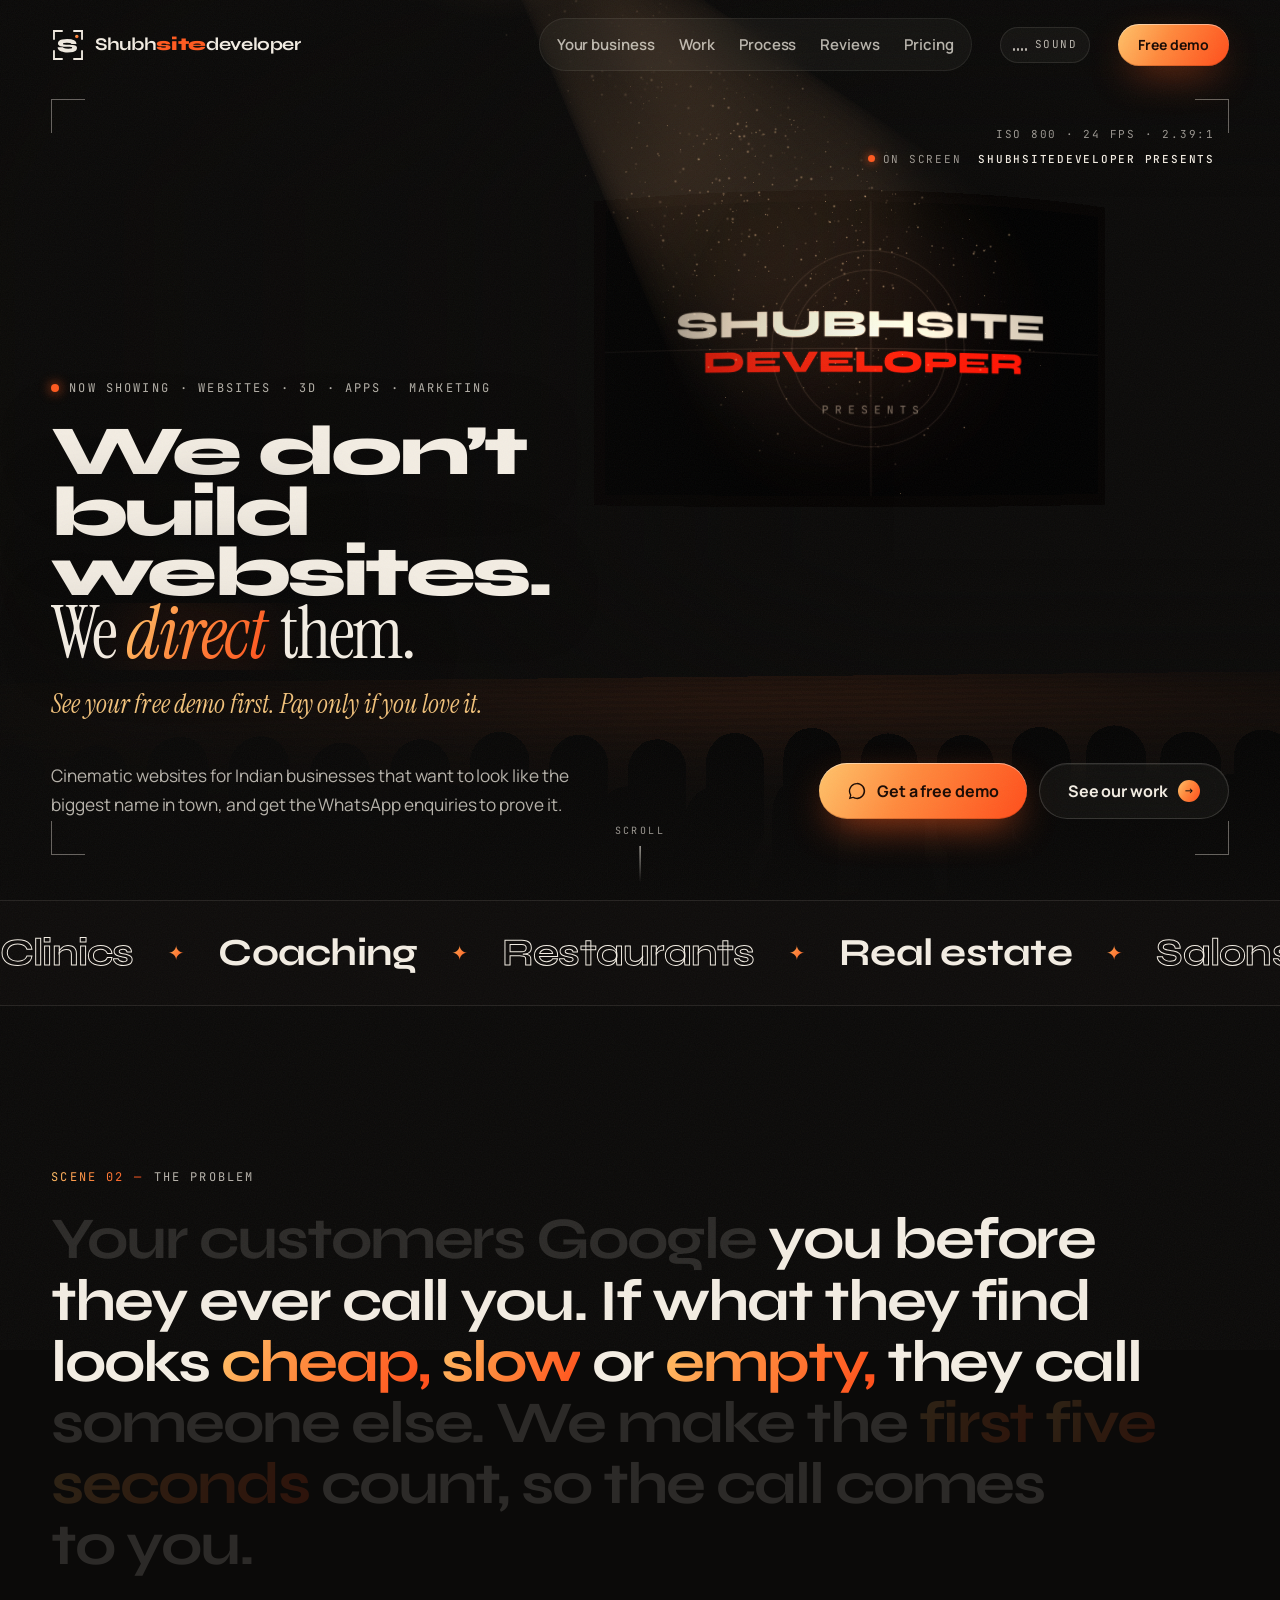
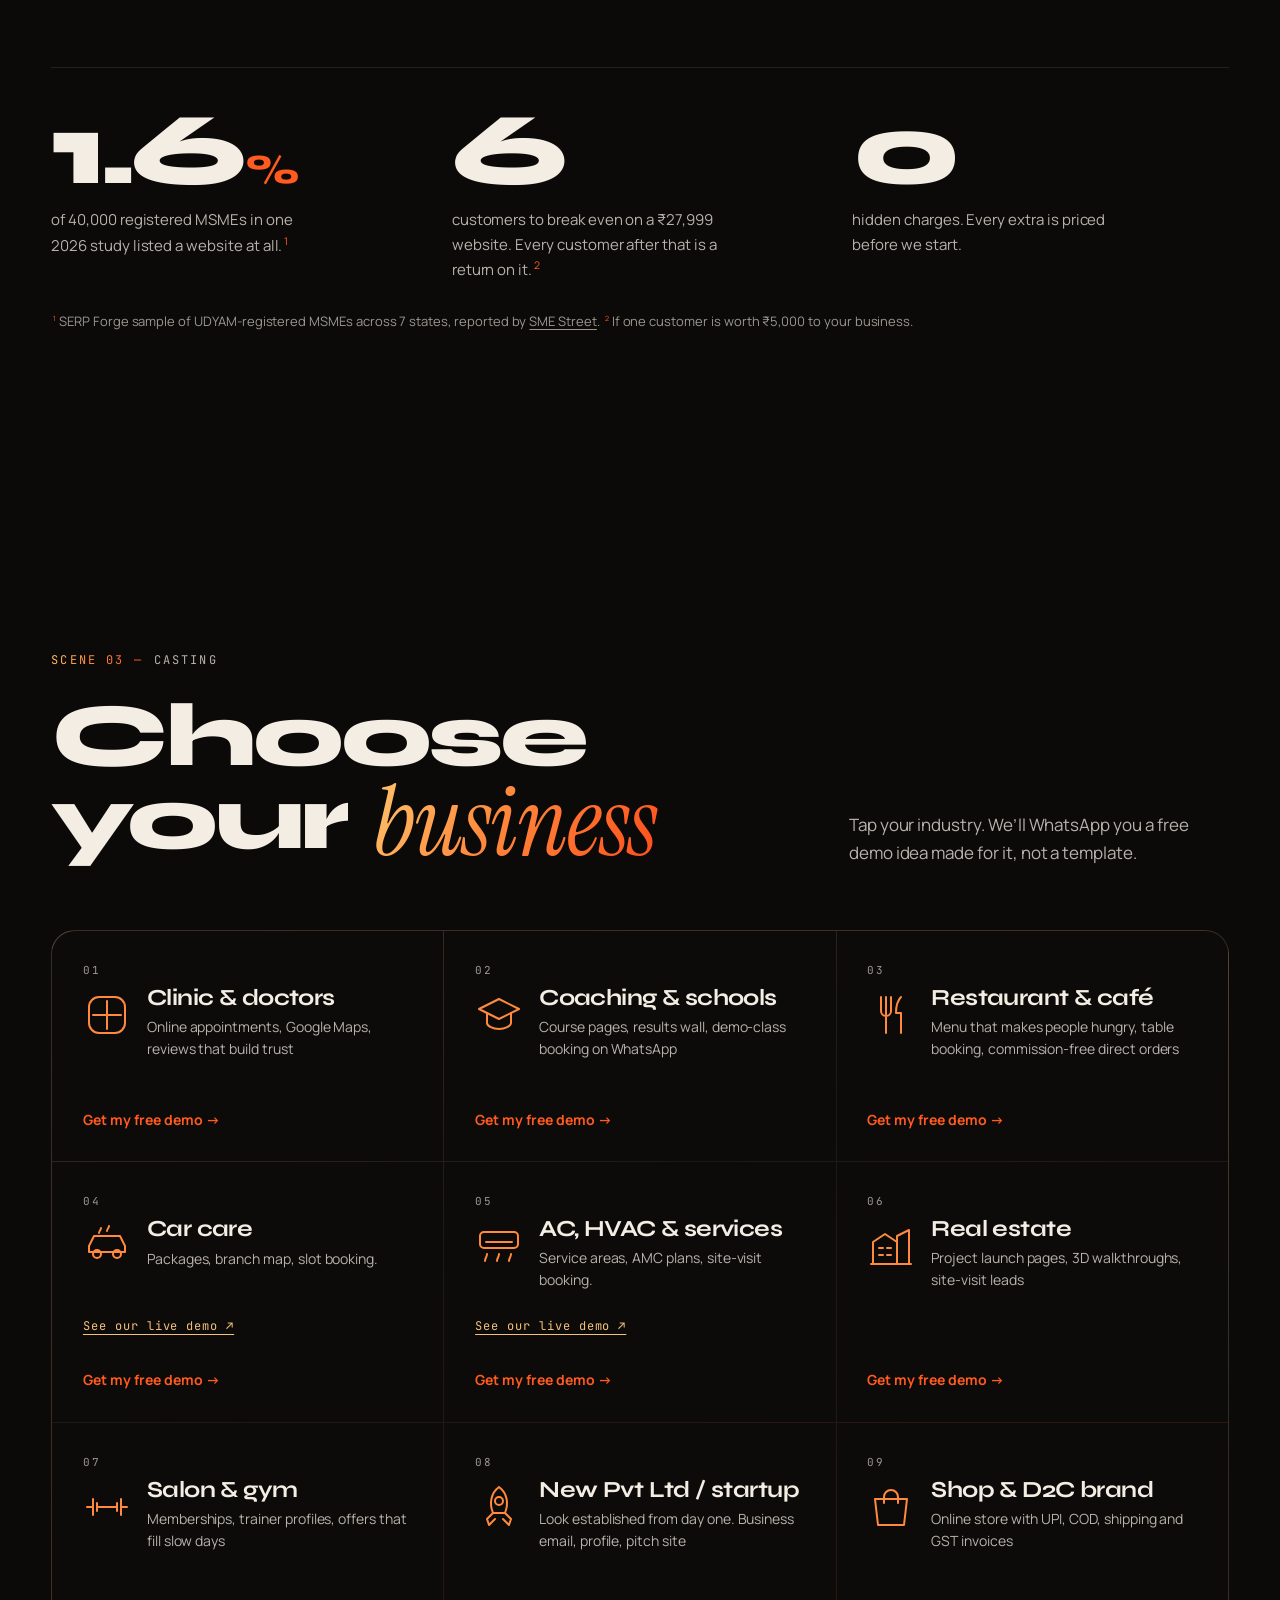
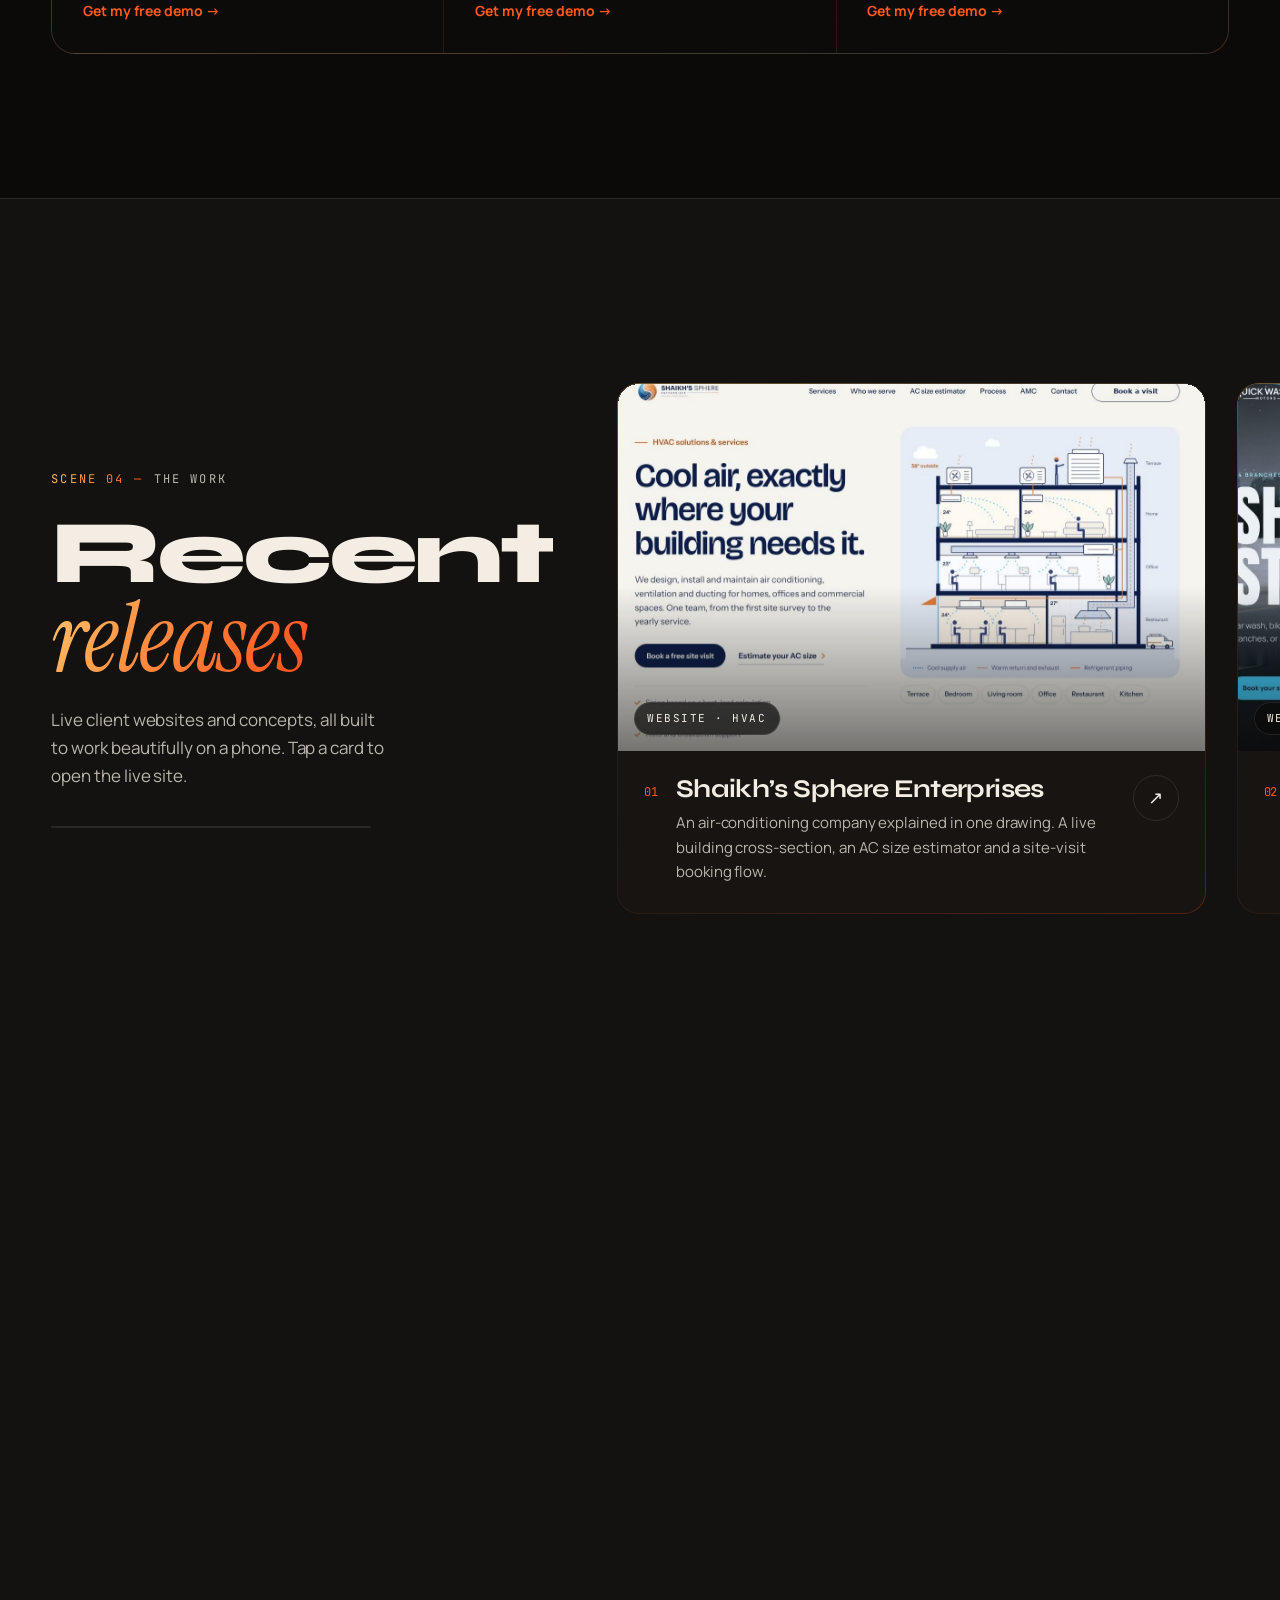
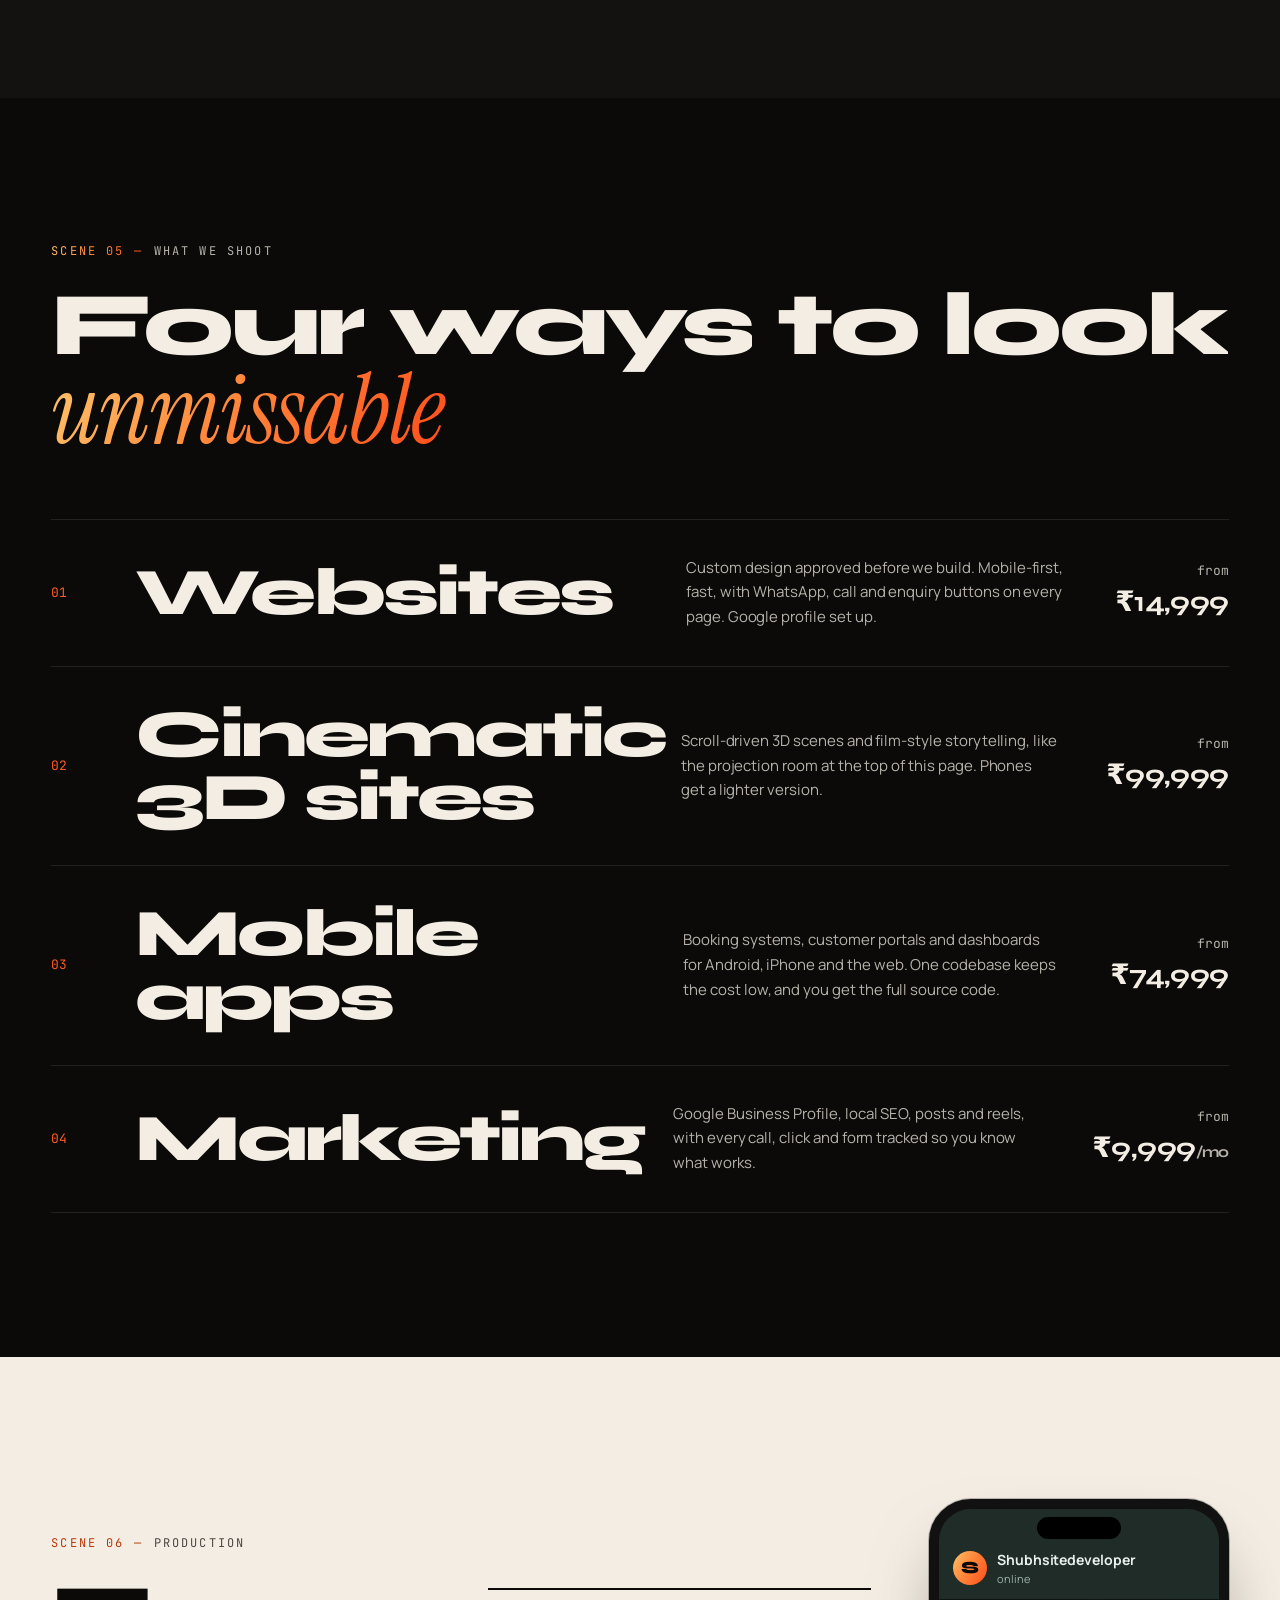
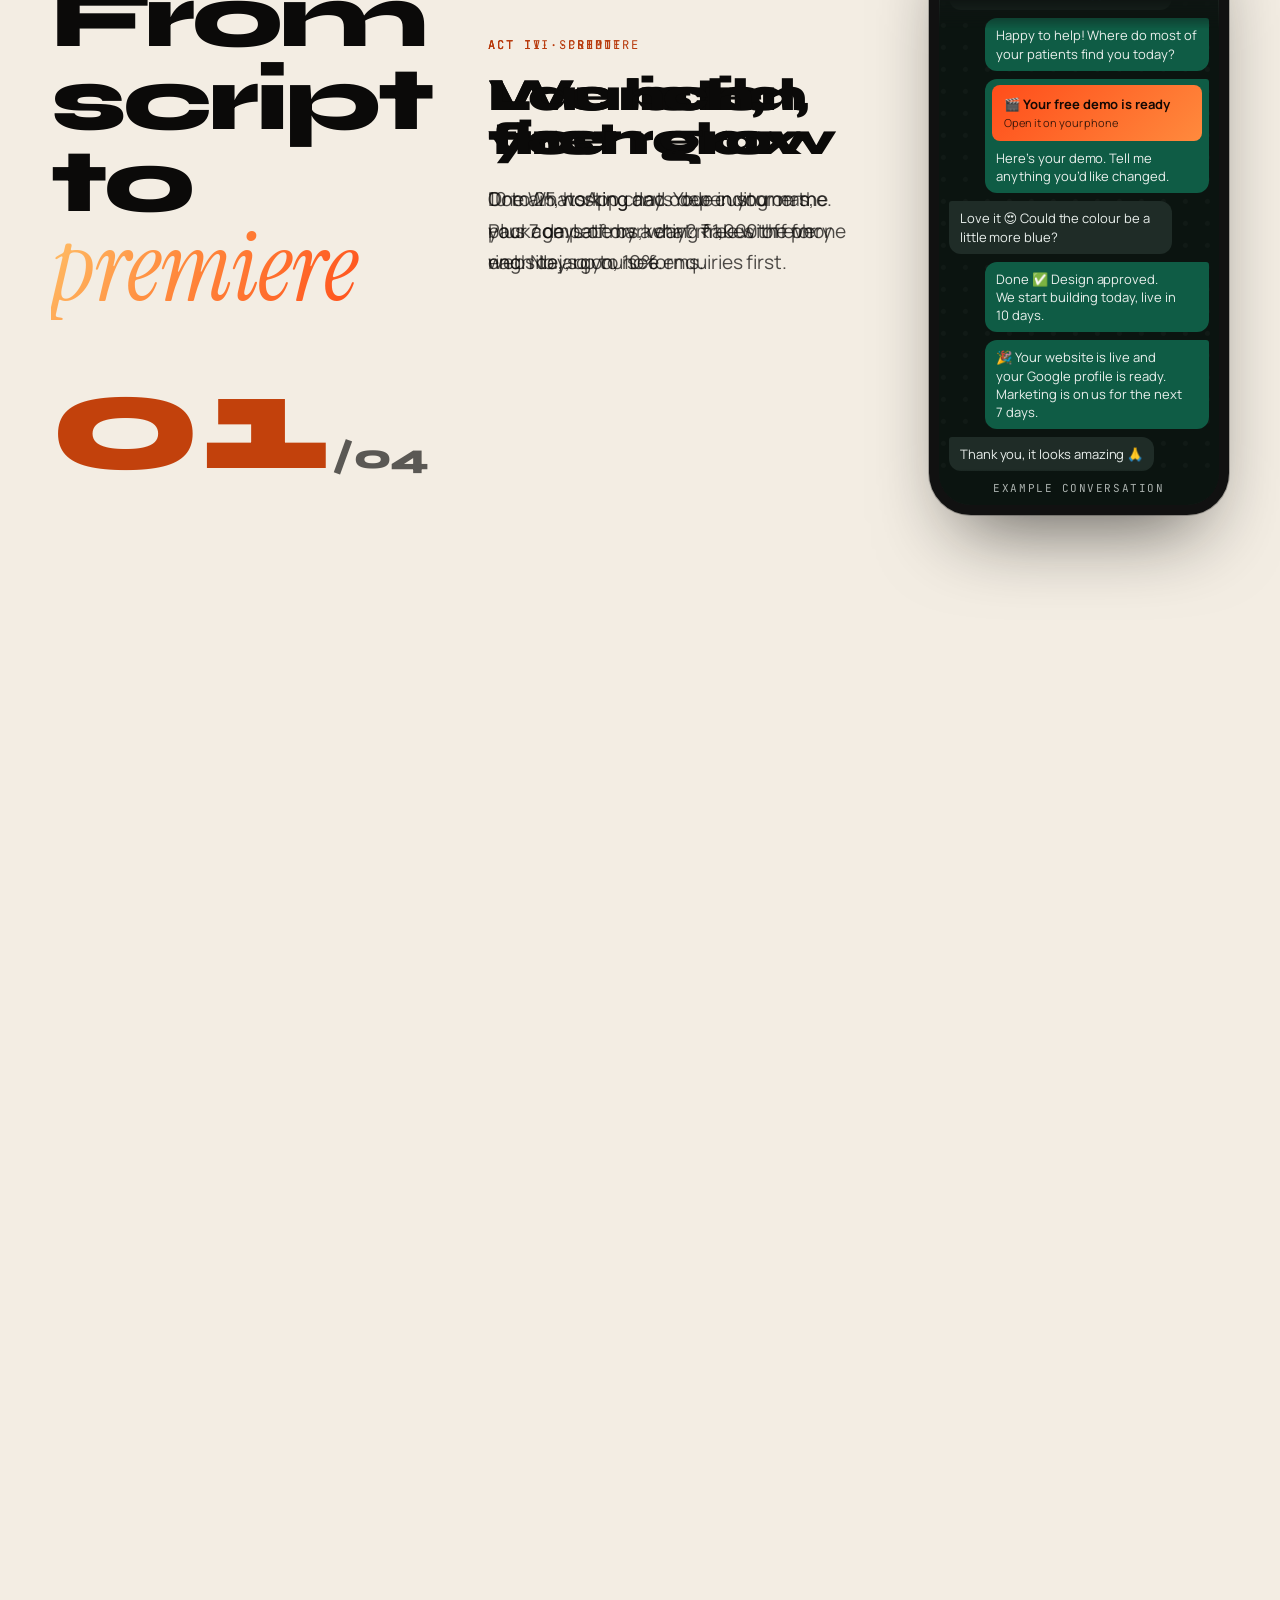
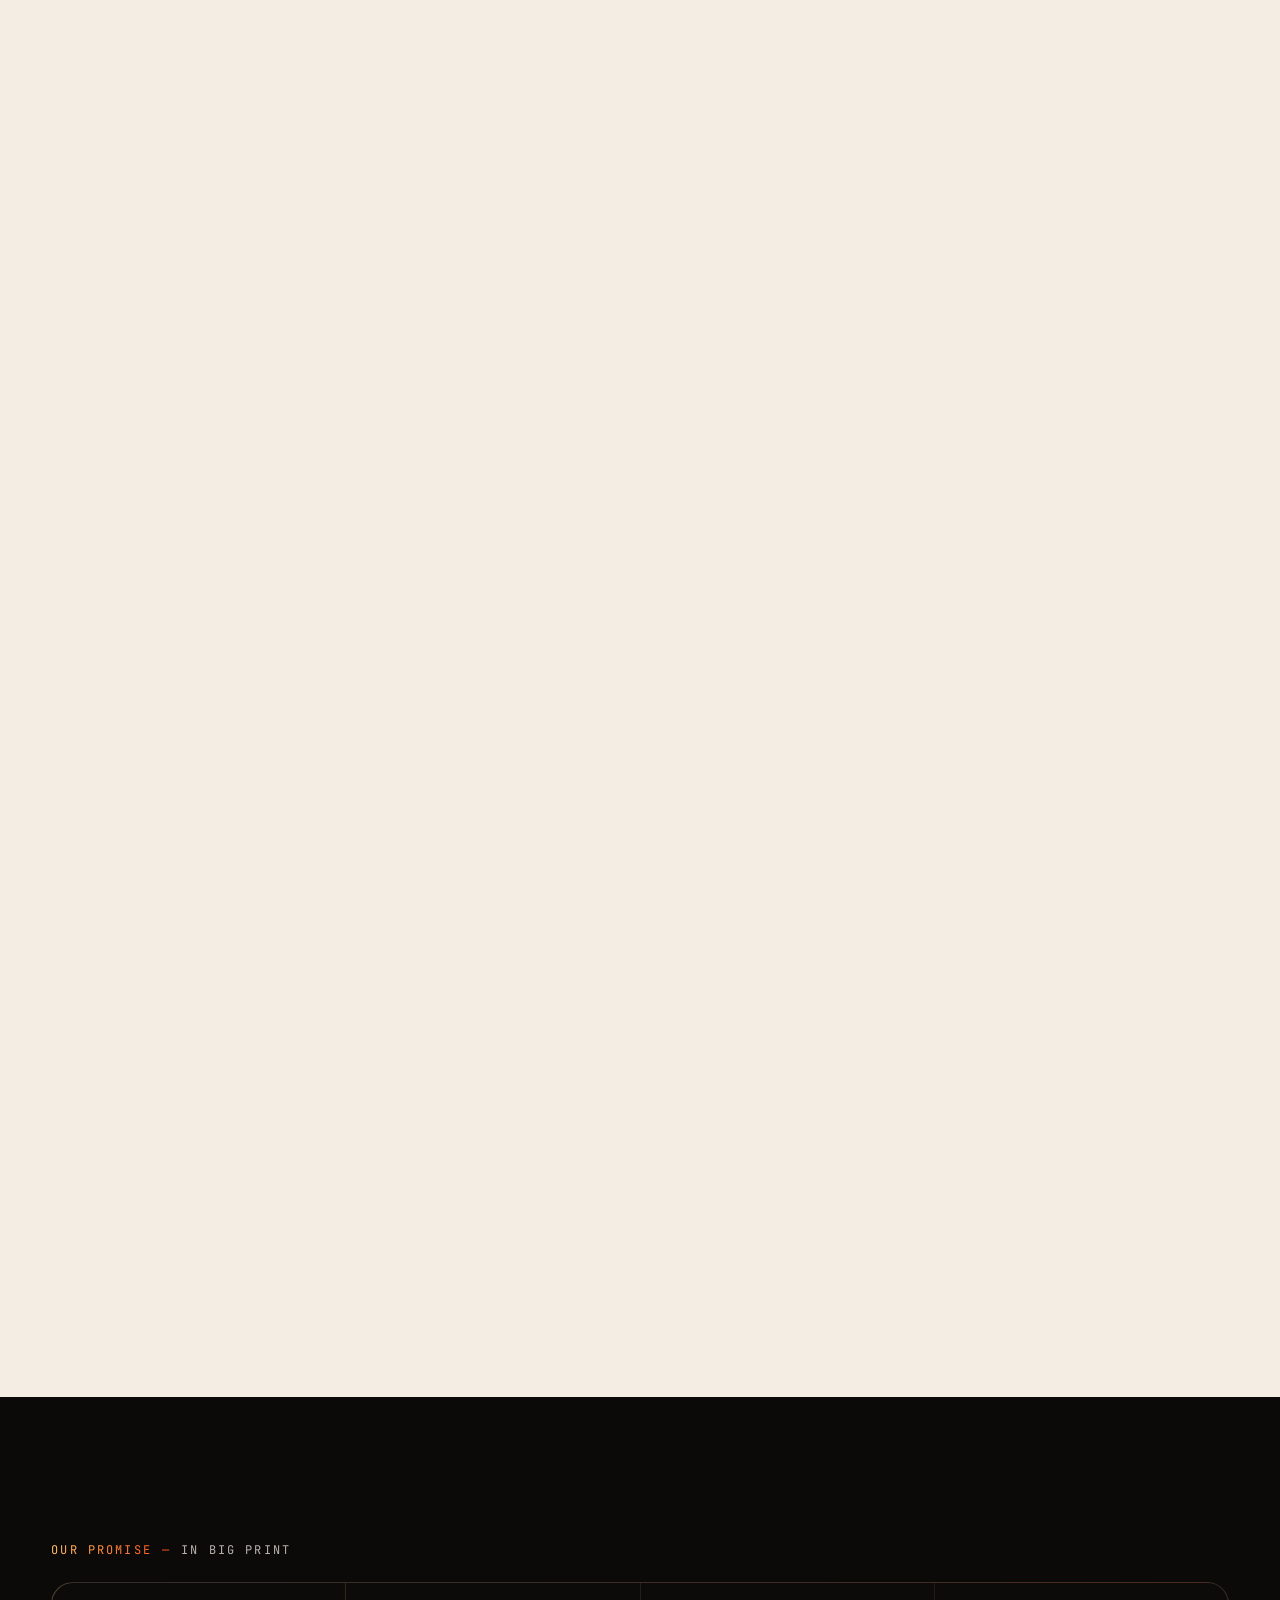
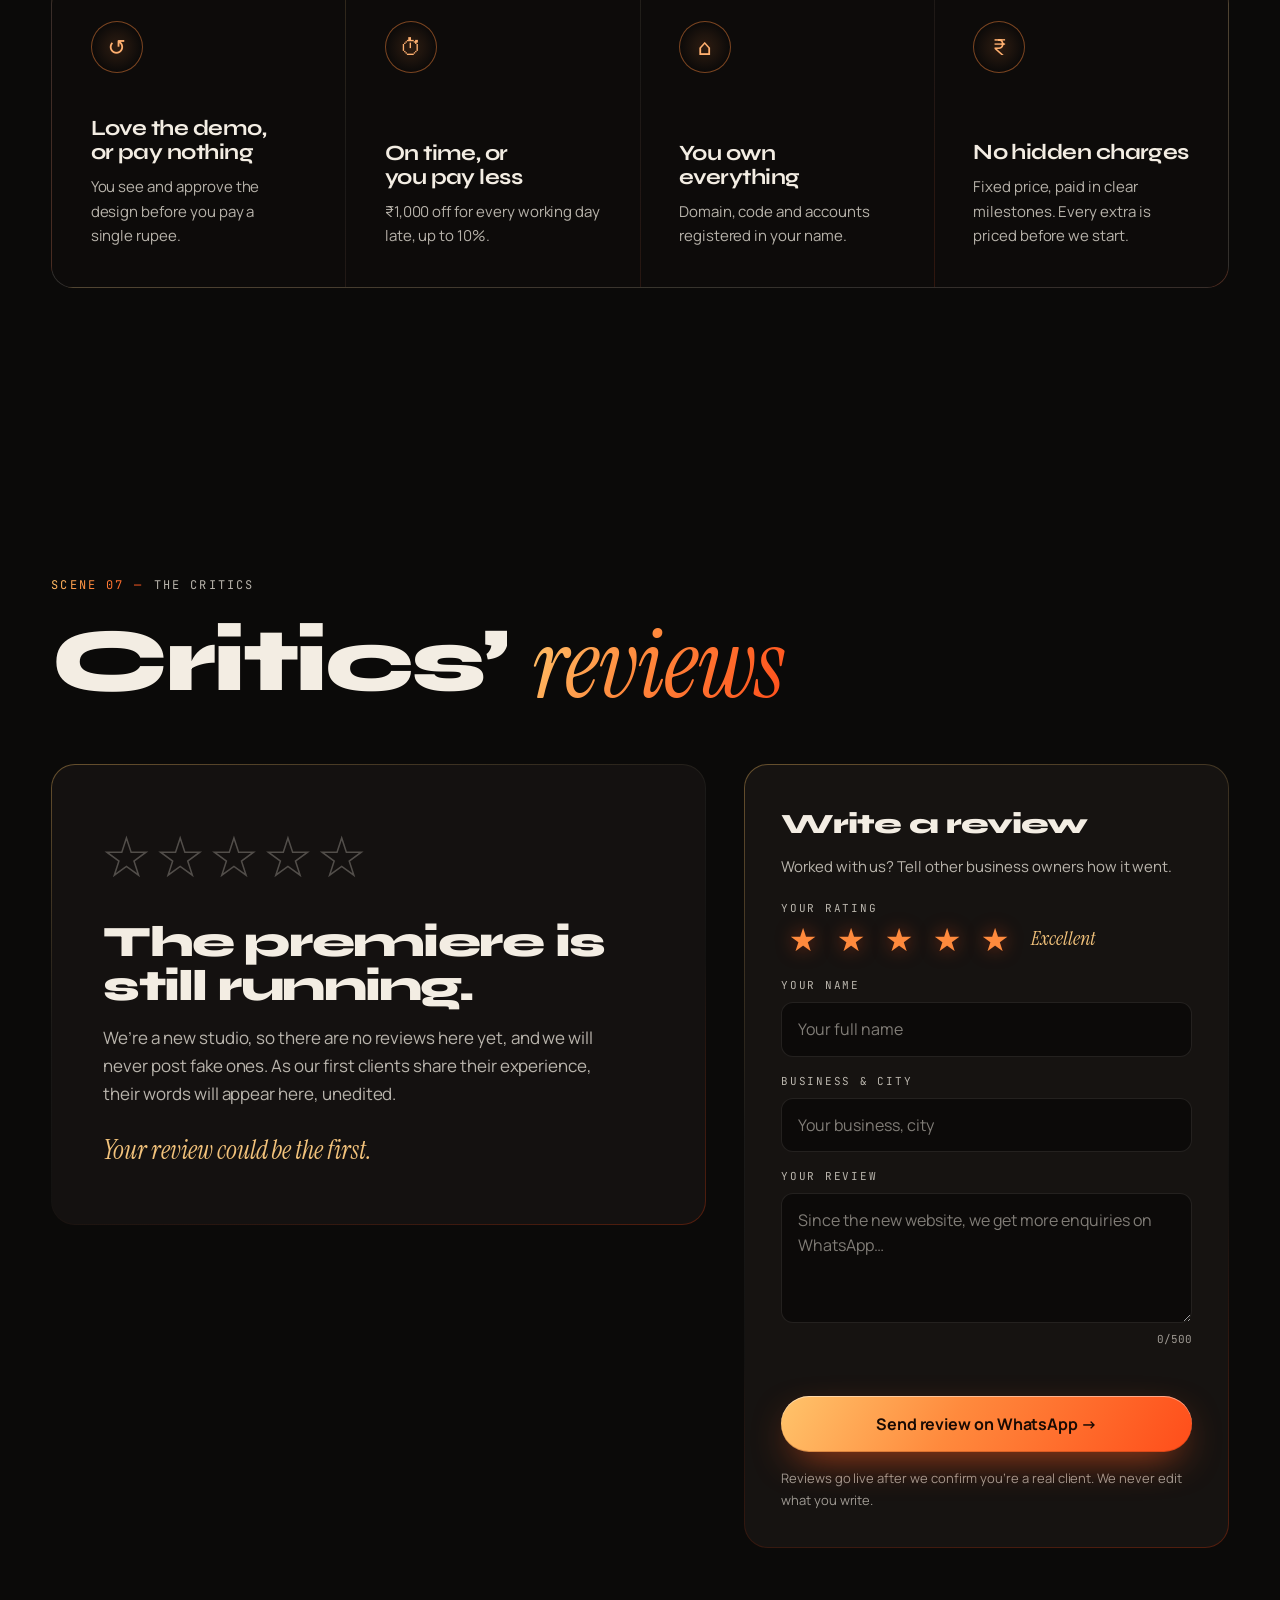
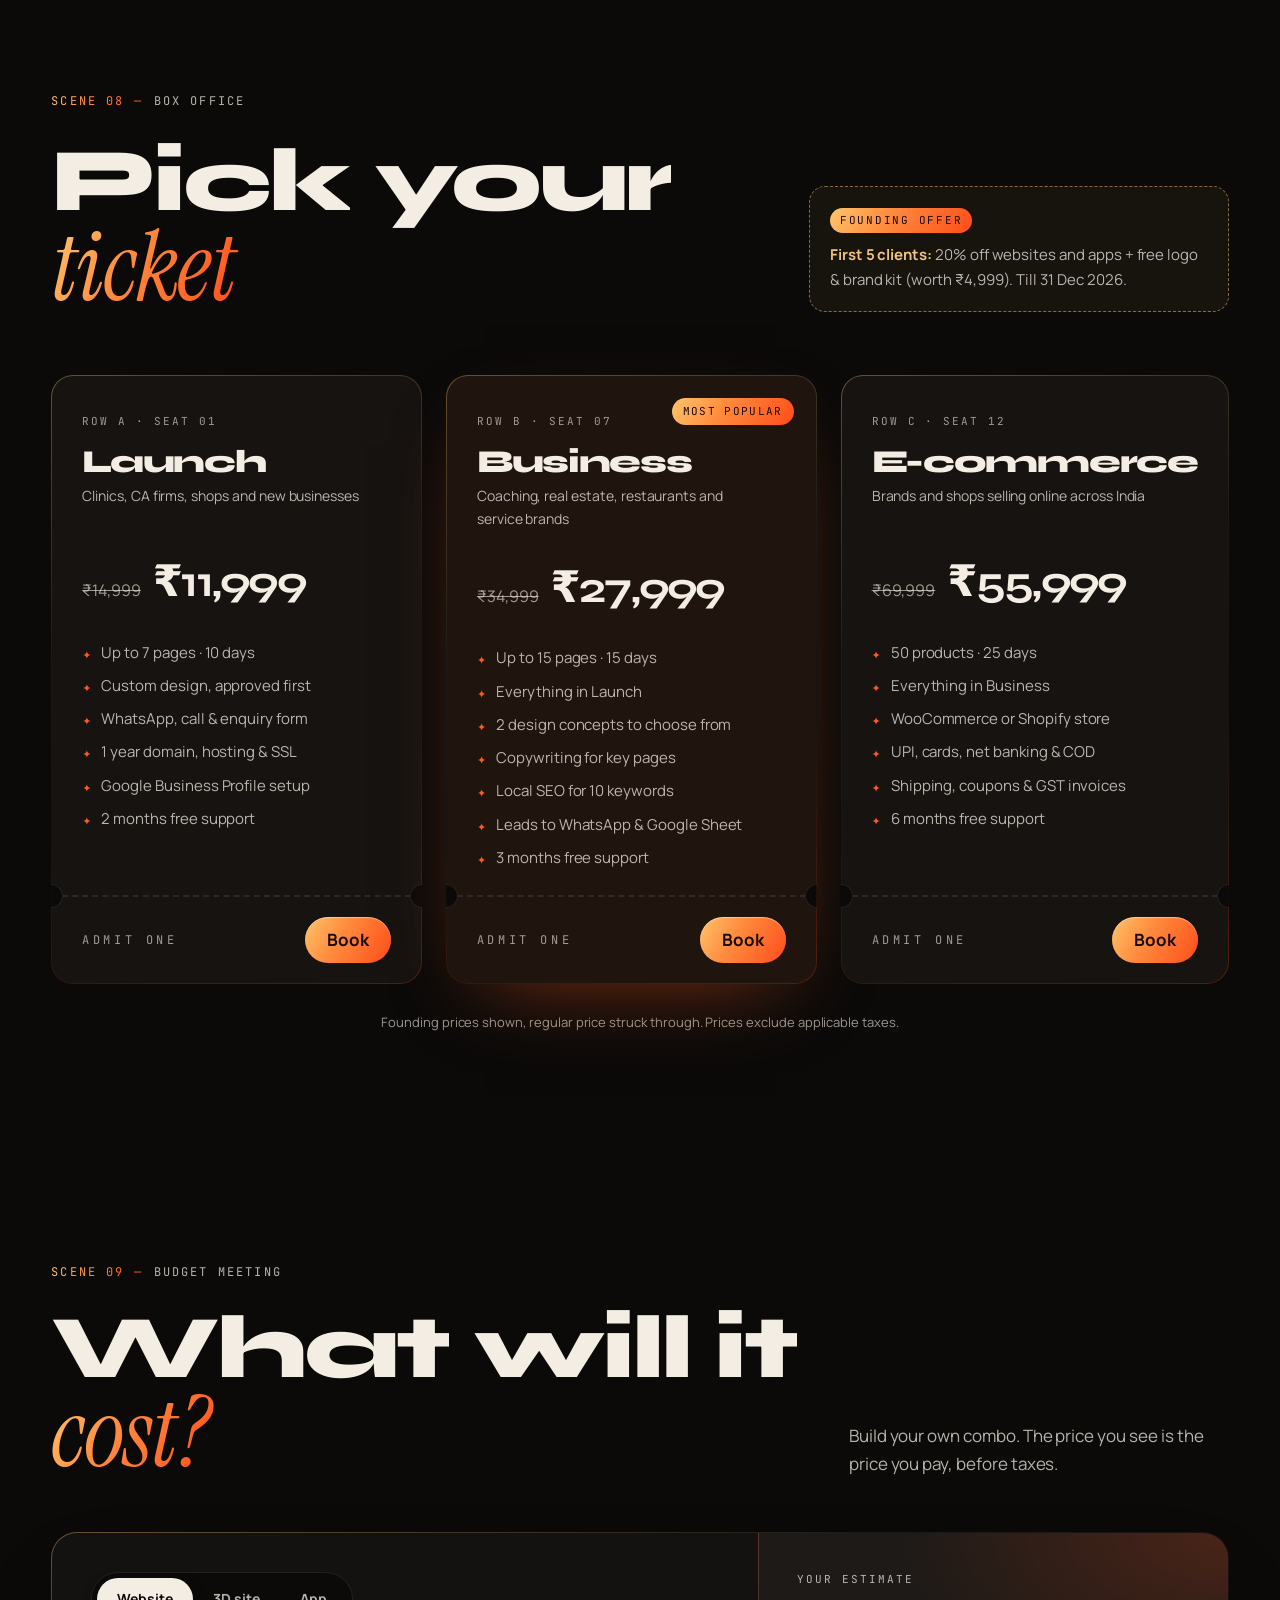
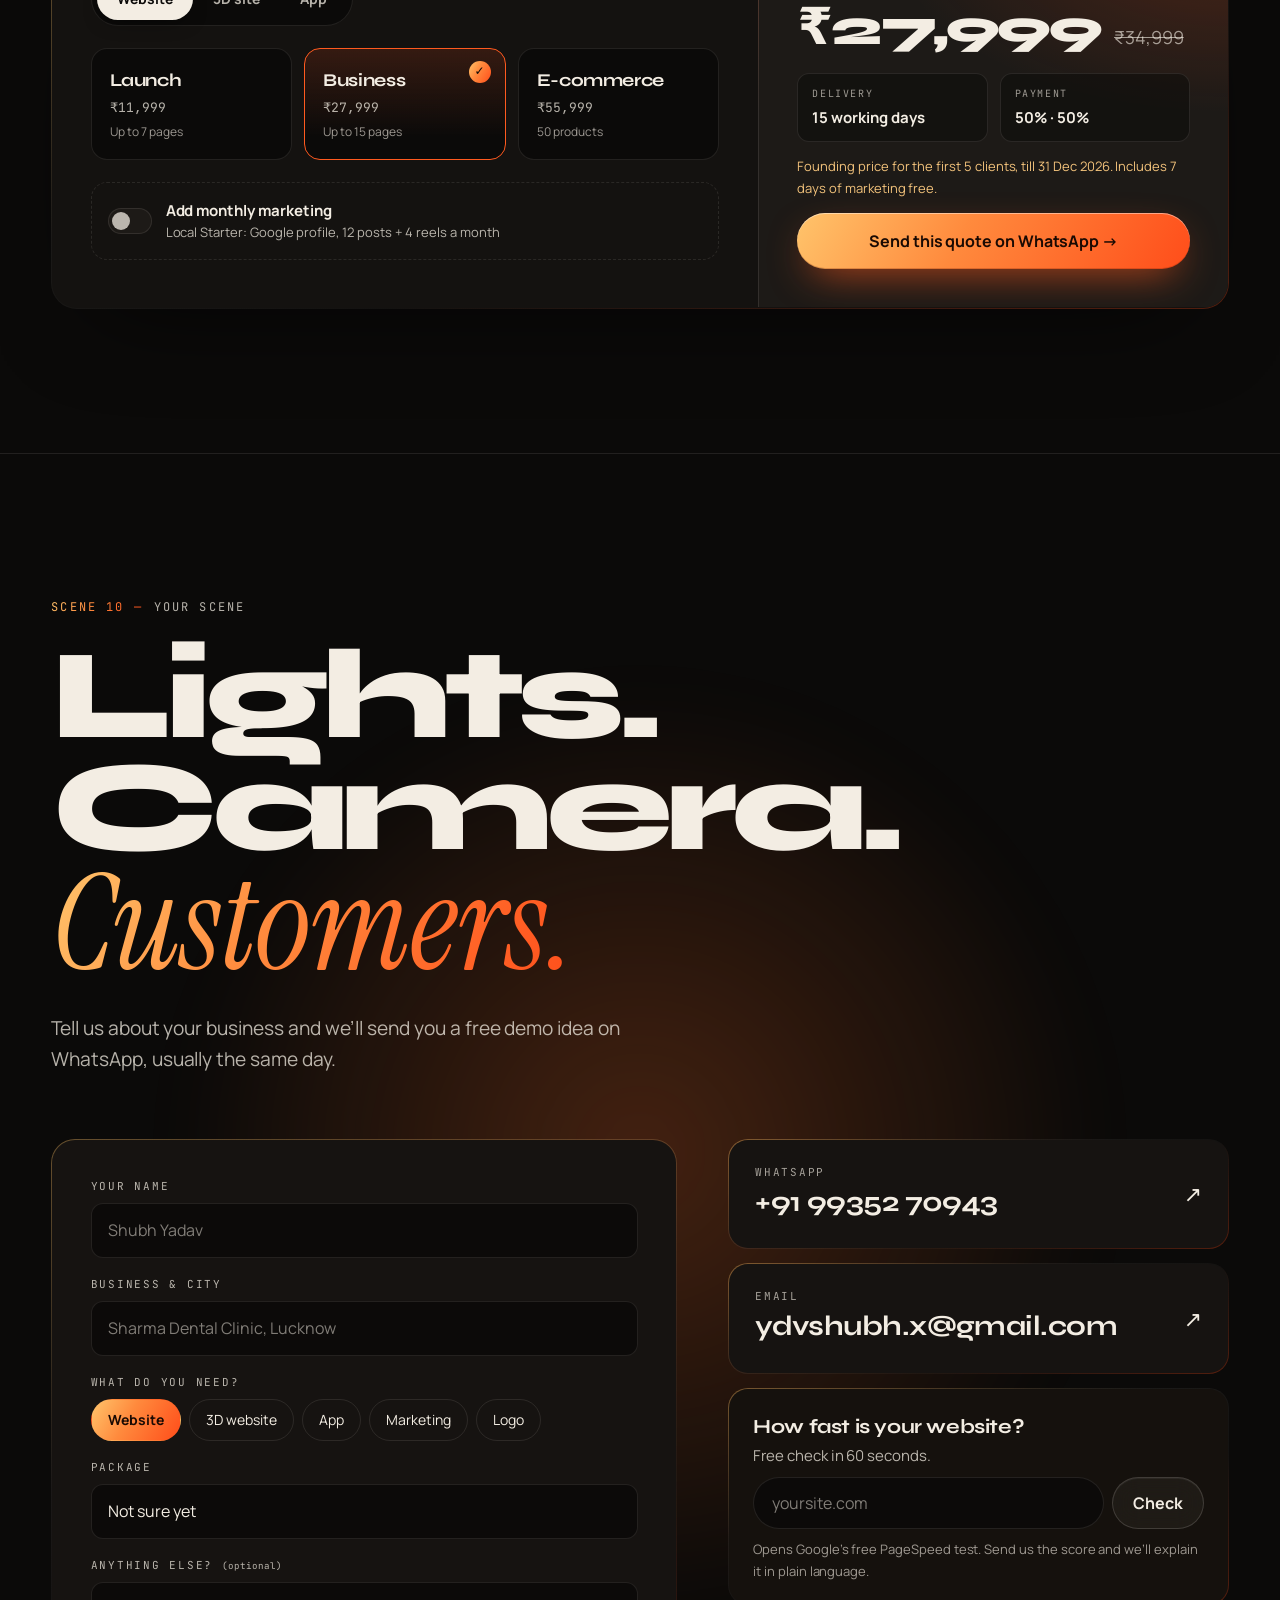
==== commit 43a0ae67: "Review rounds 4-8: honest copy, focus handling, 320px fixes, new share image Co-Authored-By: Claude " ====
--- a/index.html
+++ b/index.html
@@ -8,7 +8,10 @@
 <meta name="theme-color" content="#0b0a09">
 <meta property="og:title" content="Shubhsitedeveloper | We direct websites">
 <meta property="og:description" content="Cinematic websites, 3D sites, apps and marketing. Free demo first. Pay only if you love it.">
-<meta property="og:image" content="https://shubhsitedeveloper.github.io/assets/og.jpg">
+<meta property="og:image" content="https://shubhsitedeveloper.github.io/assets/og.jpg?v=2">
+<meta property="og:image:width" content="1200">
+<meta property="og:image:height" content="630">
+<meta property="og:image:alt" content="Shubhsitedeveloper: We don’t build websites. We direct them. See your free demo first.">
 <meta property="og:type" content="website">
 <meta name="twitter:card" content="summary_large_image">
 <link rel="canonical" href="https://shubhsitedeveloper.github.io/">
@@ -20,7 +23,7 @@
 <link href="https://fonts.googleapis.com/css2?family=Syne:wght@700;800&family=Instrument+Serif:ital@0;1&family=Manrope:wght@400;500;600;700;800&family=JetBrains+Mono:wght@400&display=swap" rel="stylesheet">
 <link rel="stylesheet" href="style.css">
 <script type="importmap">{ "imports": { "three": "./assets/three/three.module.js" } }</script>
-<script type="application/ld+json">{"@context":"https://schema.org","@type":"ProfessionalService","name":"Shubhsitedeveloper","url":"https://shubhsitedeveloper.github.io/","image":"https://shubhsitedeveloper.github.io/assets/og.jpg","email":"ydvshubh.x@gmail.com","telephone":"+91-99352-70943","areaServed":"IN","priceRange":"₹14,999–₹7,99,999","description":"Cinematic websites, 3D websites, mobile apps and marketing for Indian businesses. Free demo first."}</script>
+<script type="application/ld+json">{"@context":"https://schema.org","@type":"ProfessionalService","name":"Shubhsitedeveloper","url":"https://shubhsitedeveloper.github.io/","image":"https://shubhsitedeveloper.github.io/assets/og.jpg","email":"ydvshubh.x@gmail.com","areaServed":"IN","priceRange":"₹14,999–₹7,99,999","description":"Cinematic websites, 3D websites, mobile apps and marketing for Indian businesses. Free demo first."}</script>
 </head>
 <body class="is-loading">
 <a class="skip" href="#manifesto">Skip to content</a>
@@ -36,7 +39,7 @@
     </svg>
     <span class="leader__num" id="leaderNum">3</span>
   </div>
-  <div class="leader__meta"><span>SHUBHSITEDEVELOPER</span><span id="leaderLoad">LOADING REEL · 0%</span><span>TAP TO SKIP</span></div>
+  <div class="leader__meta"><span>SHUBHSITEDEVELOPER</span><span id="leaderLoad">LOADING REEL · 0%</span><span class="leader__skip">TAP TO SKIP</span></div>
   <div class="bar bar--top"></div><div class="bar bar--bot"></div>
 </div>
 
@@ -77,7 +80,7 @@
   <div class="hero__frame" aria-hidden="true"><i></i><i></i><i></i><i></i></div>
 
   <div class="hero__inner">
-    <p class="eyebrow hero__eyebrow"><span class="dot"></span>Now showing · Websites · 3D · Apps · Marketing</p>
+    <p class="eyebrow hero__eyebrow"><span class="dot"></span>Now showing<span class="hide-xs"> · Websites · 3D · Apps · Marketing</span></p>
     <h1 class="hero__title">
       <span class="line"><span class="w">We</span> <span class="w">don’t</span></span>
       <span class="line"><span class="w">build</span></span>
@@ -118,7 +121,7 @@
   <p class="manifesto__text" id="manifestoText">Your customers Google you before they ever call you. If what they find looks cheap, slow or empty, they call someone else. We make the first five seconds count, so the call comes to you.</p>
   <div class="manifesto__stats">
     <div><span class="big" data-count="1.6" data-dec="1">1.6<small>%</small></span><p>of 40,000 registered MSMEs in one 2026 study listed a website at all.<sup>1</sup></p></div>
-    <div><span class="big" data-count="7">7</span><p>customers to break even on a ₹34,999 website. Every customer after that is a return on it.<sup>2</sup></p></div>
+    <div><span class="big" data-count="6">6</span><p>customers to break even on a ₹27,999 website. Every customer after that is a return on it.<sup>2</sup></p></div>
     <div><span class="big">0</span><p>hidden charges. Every extra is priced before we start.</p></div>
   </div>
   <p class="fineprint"><sup>1</sup> SERP Forge sample of UDYAM-registered MSMEs across 7 states, reported by <a href="https://smestreet.in/msme-opportunities/msme-digital-presence-remains-low-despite-indias-online-push-10917024" target="_blank" rel="noopener">SME Street</a>. <sup>2</sup> If one customer is worth ₹5,000 to your business.</p>
@@ -150,7 +153,7 @@
       <span class="ind__no">03</span>
       <svg class="ind__ico" viewBox="0 0 48 48" aria-hidden="true"><path d="M14 6v14a5 5 0 0 0 10 0V6M19 6v36M34 6c-4 4-5 10-5 16h5v20"/></svg>
       <span class="ind__name">Restaurant &amp; café</span>
-      <span class="ind__line">Menu that makes people hungry, table booking, Zomato-free orders</span>
+      <span class="ind__line">Menu that makes people hungry, table booking, commission-free direct orders</span>
       <button type="button" class="ind__cta">Get my free demo <span aria-hidden="true">→</span></button>
     </div>
     <div class="ind" data-biz="car wash / car care business" data-demo="https://shubhsitedeveloper.github.io/Quickmoters/">
@@ -161,7 +164,7 @@
       <a class="ind__demo" href="https://shubhsitedeveloper.github.io/Quickmoters/" target="_blank" rel="noopener">See our live demo ↗</a>
       <button type="button" class="ind__cta">Get my free demo <span aria-hidden="true">→</span></button>
     </div>
-    <div class="ind" data-biz="AC / HVAC / home services business" data-demo="https://shubhsitedeveloper.github.io/Shaikh-s-Sphere-Enterprises-/">
+    <div class="ind" data-biz="home services (AC / HVAC) business" data-demo="https://shubhsitedeveloper.github.io/Shaikh-s-Sphere-Enterprises-/">
       <span class="ind__no">05</span>
       <svg class="ind__ico" viewBox="0 0 48 48" aria-hidden="true"><rect x="5" y="10" width="38" height="16" rx="4"/><path d="M12 32c0 3-2 4-2 7M24 32c0 3-2 4-2 7M36 32c0 3-2 4-2 7M11 20h26"/></svg>
       <span class="ind__name">AC, HVAC &amp; services</span>
@@ -204,7 +207,7 @@
 <section class="work" id="work">
   <div class="work__pin">
     <div class="work__head">
-      <p class="eyebrow"><span class="sc">Scene 04</span> Now showing</p>
+      <p class="eyebrow"><span class="sc">Scene 04</span> The work</p>
       <h2 class="h2 split">Recent <em>releases</em></h2>
       <p class="work__sub">Live client websites and concepts, all built to work beautifully on a phone. Tap a card to open the live site.</p>
       <div class="work__progress" aria-hidden="true"><i id="workBar"></i></div>
@@ -316,7 +319,7 @@
     <li class="svc__row" data-img="assets/work/wash-mobile.jpg">
       <span class="svc__no">03</span>
       <h3 class="svc__name">Mobile apps</h3>
-      <p class="svc__desc">Booking systems, customer portals and dashboards on Android and iPhone. One codebase keeps the cost low, and you get the full source code.</p>
+      <p class="svc__desc">Booking systems, customer portals and dashboards for Android, iPhone and the web. One codebase keeps the cost low, and you get the full source code.</p>
       <span class="svc__price">from <b>₹74,999</b></span>
     </li>
     <li class="svc__row" data-img="assets/work/wash-2.jpg">
@@ -346,7 +349,7 @@
       <article class="act">
         <span class="act__label">Act II · Storyboard</span>
         <h3>You see it before you pay</h3>
-        <p>A free, clickable demo on your own phone. You approve the design before we build. Don’t love it? Your advance comes back.</p>
+        <p>A free, clickable demo on your own phone, before you pay anything. Love it? Approve it, pay the 50% advance, and we start building. Don’t love it? You owe nothing.</p>
       </article>
       <article class="act">
         <span class="act__label">Act III · Shoot</span>
@@ -372,7 +375,7 @@
         <p class="msg msg--in" data-act="1">Love it 😍 Could the colour be a little more blue?</p>
         <p class="msg msg--out" data-act="2">Done ✅ Design approved. We start building today, live in 10 days.</p>
         <p class="msg msg--out" data-act="3">🎉 Your website is live and your Google profile is ready. Marketing is on us for the next 7 days.</p>
-        <p class="msg msg--in" data-act="3">3 patients messaged us from the website today 🔥</p>
+        <p class="msg msg--in" data-act="3">Thank you, it looks amazing 🙏</p>
       </div>
       <p class="phone__note">Example conversation</p>
     </div>
@@ -381,12 +384,12 @@
 
 <!-- ============ PROMISES ============ -->
 <section class="promises">
-  <p class="eyebrow"><span class="sc">Our promise</span> In big print</p>
+  <h2 class="eyebrow"><span class="sc">Our promise</span> In big print</h2>
   <div class="promises__grid">
-    <div class="promise"><span class="promise__icon">↺</span><h3>Love it or get your advance back</h3><p>Approve the design before a single page is built.</p></div>
-    <div class="promise"><span class="promise__icon">⏱</span><h3>On time, or you pay less</h3><p>₹1,000 off for every working day late, up to 10%.</p></div>
-    <div class="promise"><span class="promise__icon">⌂</span><h3>You own everything</h3><p>Domain, code and accounts registered in your name.</p></div>
-    <div class="promise"><span class="promise__icon">₹</span><h3>No hidden charges</h3><p>Fixed price. 50% to start, 50% at launch for websites.</p></div>
+    <div class="promise"><span class="promise__icon" aria-hidden="true">↺</span><h3>Love the demo, or pay nothing</h3><p>You see and approve the design before you pay a single rupee.</p></div>
+    <div class="promise"><span class="promise__icon" aria-hidden="true">⏱</span><h3>On time, or you pay less</h3><p>₹1,000 off for every working day late, up to 10%.</p></div>
+    <div class="promise"><span class="promise__icon" aria-hidden="true">⌂</span><h3>You own everything</h3><p>Domain, code and accounts registered in your name.</p></div>
+    <div class="promise"><span class="promise__icon" aria-hidden="true">₹</span><h3>No hidden charges</h3><p>Fixed price, paid in clear milestones. Every extra is priced before we start.</p></div>
   </div>
 </section>
 
@@ -426,14 +429,14 @@
           <span class="star-pick__label" id="starLabel">Excellent</span>
         </div>
       </fieldset>
-      <div class="field"><label for="rName">Your name</label><input id="rName" autocomplete="name" placeholder="Your full name" required></div>
-      <div class="field"><label for="rBiz">Business &amp; city</label><input id="rBiz" placeholder="Your business, city" required></div>
-      <div class="field"><label for="rText">Your review</label><textarea id="rText" rows="4" maxlength="500" placeholder="Since the new website, we get more enquiries on WhatsApp…" required></textarea><small class="rev-form__count"><span id="rCount">0</span>/500</small></div>
+      <div class="field"><label for="rName">Your name</label><input id="rName" aria-describedby="revErr" autocomplete="name" placeholder="Your full name" required></div>
+      <div class="field"><label for="rBiz">Business &amp; city</label><input id="rBiz" aria-describedby="revErr" placeholder="Your business, city" required></div>
+      <div class="field"><label for="rText">Your review</label><textarea id="rText" aria-describedby="revErr" rows="4" maxlength="500" placeholder="Since the new website, we get more enquiries on WhatsApp…" required></textarea><small class="rev-form__count"><span id="rCount">0</span>/500</small></div>
       <p class="brief__err" id="revErr" role="alert"></p>
       <button class="btn btn--ember btn--block magnetic" type="submit">Send review on WhatsApp →</button>
       <p class="rev-form__note">Reviews go live after we confirm you’re a real client. We never edit what you write.</p>
-      <div class="rev-thanks" id="revThanks" hidden>
-        <span class="rev-thanks__icon">🎬</span>
+      <div class="rev-thanks" id="revThanks" tabindex="-1" hidden>
+        <span class="rev-thanks__icon" aria-hidden="true">🎬</span>
         <p><b>Thank you!</b> Your review opened in WhatsApp. Press send there, and it will appear here once it’s approved.</p>
         <button type="button" class="btn btn--ghost btn--sm" id="revAgain">Write another</button>
       </div>
@@ -448,7 +451,7 @@
     <h2 class="h2 split">Pick your <em>ticket</em></h2>
     <div class="offer">
       <span class="offer__badge">Founding offer</span>
-      <p><b>First 5 clients:</b> flat 20% off + free logo &amp; brand kit (worth ₹4,999). Till 31 Dec 2026.</p>
+      <p><b>First 5 clients:</b> 20% off websites and apps + free logo &amp; brand kit (worth ₹4,999). Till 31 Dec 2026.</p>
     </div>
   </div>
   <div class="tickets">
@@ -487,7 +490,7 @@
   <p class="fineprint center">Founding prices shown, regular price struck through. Prices exclude applicable taxes.</p>
 </section>
 
-<!-- ============ SCENE 08 · CALCULATOR ============ -->
+<!-- ============ SCENE 09 · CALCULATOR ============ -->
 <section class="calc" id="calc">
   <div class="calc__head">
     <p class="eyebrow"><span class="sc">Scene 09</span> Budget meeting</p>
@@ -505,7 +508,8 @@
       <div class="addons" id="calcAddons"></div>
       <label class="toggle"><input type="checkbox" id="calcMkt"><span class="toggle__ui" aria-hidden="true"></span><span><b>Add monthly marketing</b><small>Local Starter: Google profile, 12 posts + 4 reels a month</small></span></label>
     </div>
-    <div class="calc__out" aria-live="polite">
+    <div class="calc__out">
+      <p class="sr-only" id="calcLive" aria-live="polite"></p>
       <span class="calc__label">Your estimate</span>
       <p class="calc__total"><span id="calcTotal">₹11,999</span><s id="calcWas">₹14,999</s></p>
       <p class="calc__monthly" id="calcMonthly" hidden>+ <b>₹9,999</b>/month marketing</p>
@@ -514,12 +518,12 @@
         <div><dt>Payment</dt><dd id="calcPay">50% · 50%</dd></div>
       </dl>
       <p class="calc__note" id="calcNote">Founding price for the first 5 clients, till 31 Dec 2026.</p>
-      <a class="btn btn--ember btn--block magnetic" id="calcSend" href="#" target="_blank" rel="noopener">Send this quote on WhatsApp →</a>
-    </div>
-  </div>
-</section>
-
-<!-- ============ SCENE 09 · CONTACT ============ -->
+      <a class="btn btn--ember btn--block magnetic" id="calcSend" href="https://wa.me/919935270943" target="_blank" rel="noopener">Send this quote on WhatsApp →</a>
+    </div>
+  </div>
+</section>
+
+<!-- ============ SCENE 10 · CONTACT ============ -->
 <section class="contact" id="contact">
   <div class="contact__glow" aria-hidden="true"></div>
   <p class="eyebrow"><span class="sc">Scene 10</span> Your scene</p>
@@ -528,8 +532,8 @@
 
   <div class="contact__grid">
     <form class="brief" id="brief" novalidate>
-      <div class="field"><label for="fName">Your name</label><input id="fName" name="name" autocomplete="name" placeholder="Shubh Yadav" required></div>
-      <div class="field"><label for="fBiz">Business &amp; city</label><input id="fBiz" name="biz" placeholder="Sharma Dental Clinic, Lucknow" required></div>
+      <div class="field"><label for="fName">Your name</label><input id="fName" name="name" aria-describedby="briefErr" autocomplete="name" placeholder="Shubh Yadav" required></div>
+      <div class="field"><label for="fBiz">Business &amp; city</label><input id="fBiz" name="biz" aria-describedby="briefErr" placeholder="Sharma Dental Clinic, Lucknow" required></div>
       <fieldset class="field chips">
         <legend>What do you need?</legend>
         <label><input type="checkbox" name="need" value="Website" checked><span>Website</span></label>
@@ -557,7 +561,7 @@
       <form class="speed" id="speed">
         <label for="speedUrl"><b>How fast is your website?</b> Free check in 60 seconds.</label>
         <div class="speed__row">
-          <input id="speedUrl" inputmode="url" placeholder="yourbusiness.com" autocomplete="url">
+          <input id="speedUrl" inputmode="url" placeholder="yoursite.com" autocomplete="url">
           <button class="btn btn--ghost" type="submit">Check</button>
         </div>
         <p class="speed__msg" id="speedMsg">Opens Google’s free PageSpeed test. Send us the score and we’ll explain it in plain language.</p>
--- a/style.css
+++ b/style.css
@@ -679,7 +679,6 @@
 .menu-btn{flex:none}
 .brand{min-width:0}
 @media (max-width:360px){.brand__word{font-size:15px}}
-.reel__tag{font-family:var(--f-mono);font-size:11px;letter-spacing:.16em;text-transform:uppercase;color:var(--bone-dim);border:1px solid var(--line);border-radius:99px;padding:7px 12px;white-space:nowrap}
 .phone__note{font-size:11px;color:rgba(233,239,236,.72)}
 .process__counter small{-webkit-text-fill-color:rgba(11,10,9,.66);color:rgba(11,10,9,.66)}
 .reel--cta .reel__next-title{font-size:clamp(40px,4.2vw,76px)}
@@ -715,3 +714,47 @@
 }
 @media (max-width:400px){.hero__frame{display:none}}
 .fineprint a,.credits__copy a{display:inline-block;padding:12px 0;margin:-12px 0}
+
+/* ================= round-5 polish ================= */
+.sr-only{position:absolute!important;width:1px;height:1px;padding:0;margin:-1px;overflow:hidden;clip:rect(0 0 0 0);white-space:nowrap;border:0}
+@media (max-width:400px){.hide-xs{display:none}}
+.phone__chat{padding-bottom:34px}
+.phone__note{bottom:8px;background:linear-gradient(transparent,#0b1410 40%);padding-top:10px}
+.reel__tag{top:auto;bottom:16px}
+.reel--cta .reel__next-title{font-size:clamp(36px,3.4vw,64px);padding-right:8px}
+.rev-empty__stars i{animation:none;color:transparent;-webkit-text-stroke:1.5px rgba(243,237,227,.28)}
+.phone__chat{-webkit-mask-image:linear-gradient(transparent,#000 30px);mask-image:linear-gradient(transparent,#000 30px)}
+
+/* ================= round-6 polish ================= */
+.field textarea[aria-invalid="true"],.field input[aria-invalid="true"]{border-color:#ff6b6b}
+.wa-fab{visibility:hidden;transition:transform .5s var(--ease),box-shadow .3s,visibility 0s linear .5s}
+.wa-fab.is-on{visibility:visible;transition:transform .5s var(--ease),box-shadow .3s,visibility 0s}
+.rev-thanks:focus{outline:none}
+@media (hover:hover) and (pointer:fine){.leader__skip{font-size:0}.leader__skip::after{content:"CLICK OR PRESS ANY KEY";font-size:11px}}
+@media (min-width:821px) and (max-height:800px){
+  .hero__hud{display:none}
+  .hero__frame{top:100px;bottom:10px}
+  .hero__title{font-size:clamp(44px,5vw,96px)}
+  .hero{padding-bottom:44px}
+}
+
+/* ================= round-7 polish ================= */
+.calc__out{container-type:inline-size}
+.calc__total span{font-size:clamp(30px,13cqi,76px)}
+.rev-form{grid-template-columns:minmax(0,1fr)}
+.rev-form > *{min-width:0}
+@media (max-width:359px){.ticket--hot .ticket__main{padding-top:58px}}
+.direct__v{font-size:clamp(16px,5vw,28px);overflow-wrap:normal;word-break:normal}
+@media (max-width:359px){.direct__v{overflow-wrap:anywhere}}
+.ind__cta{opacity:1}
+.ind:focus-within .ind__cta{transform:none}
+h2.eyebrow{font-weight:400}
+
+/* ================= round-8 polish ================= */
+@media (max-width:359px){.btn--block{padding-left:16px;padding-right:16px;font-size:15px}}
+.speed__row input::placeholder{color:rgba(243,237,227,.5)}
+p,.hero__lede{text-wrap:pretty}
+h1,h2,h3{text-wrap:balance}
+.nav a{white-space:nowrap}
+@media (max-width:1280px){.hud__rec{display:none}.nav a{padding:8px 11px}}
+.h2.split{text-wrap:wrap}
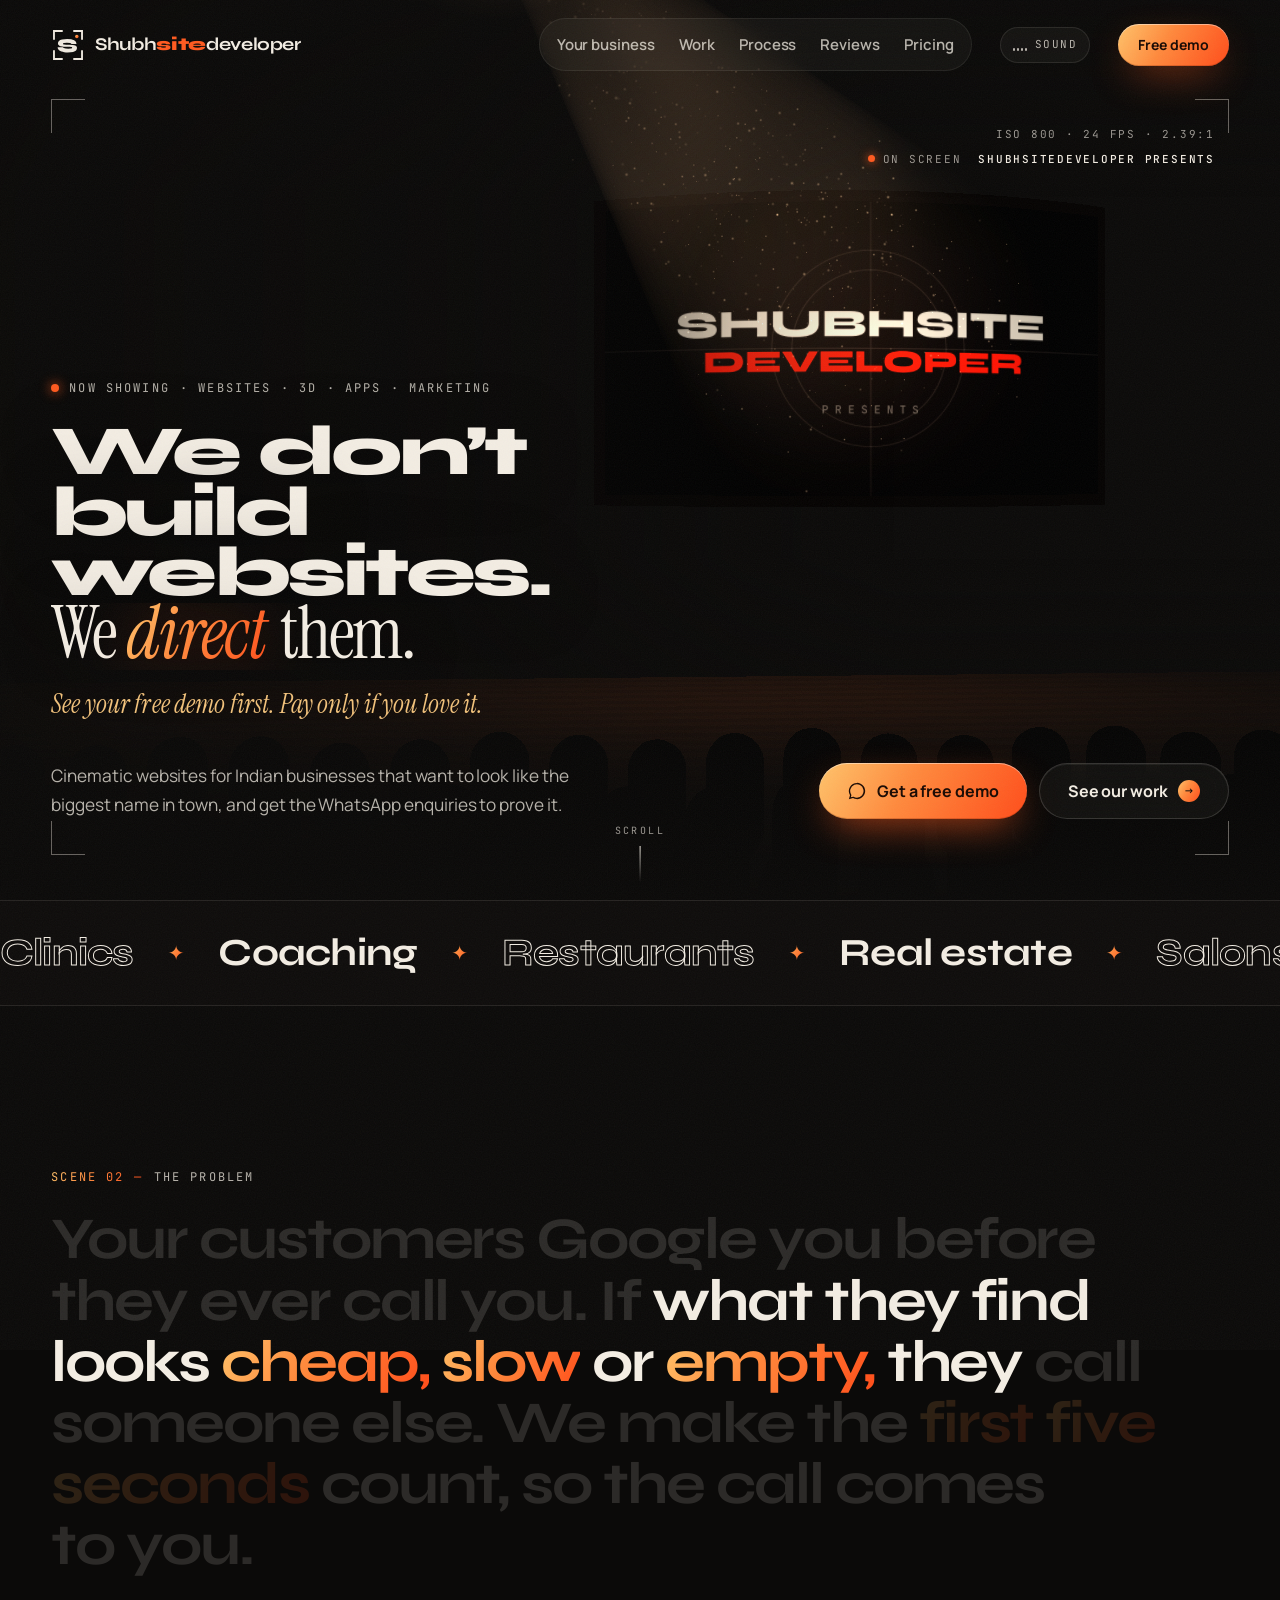
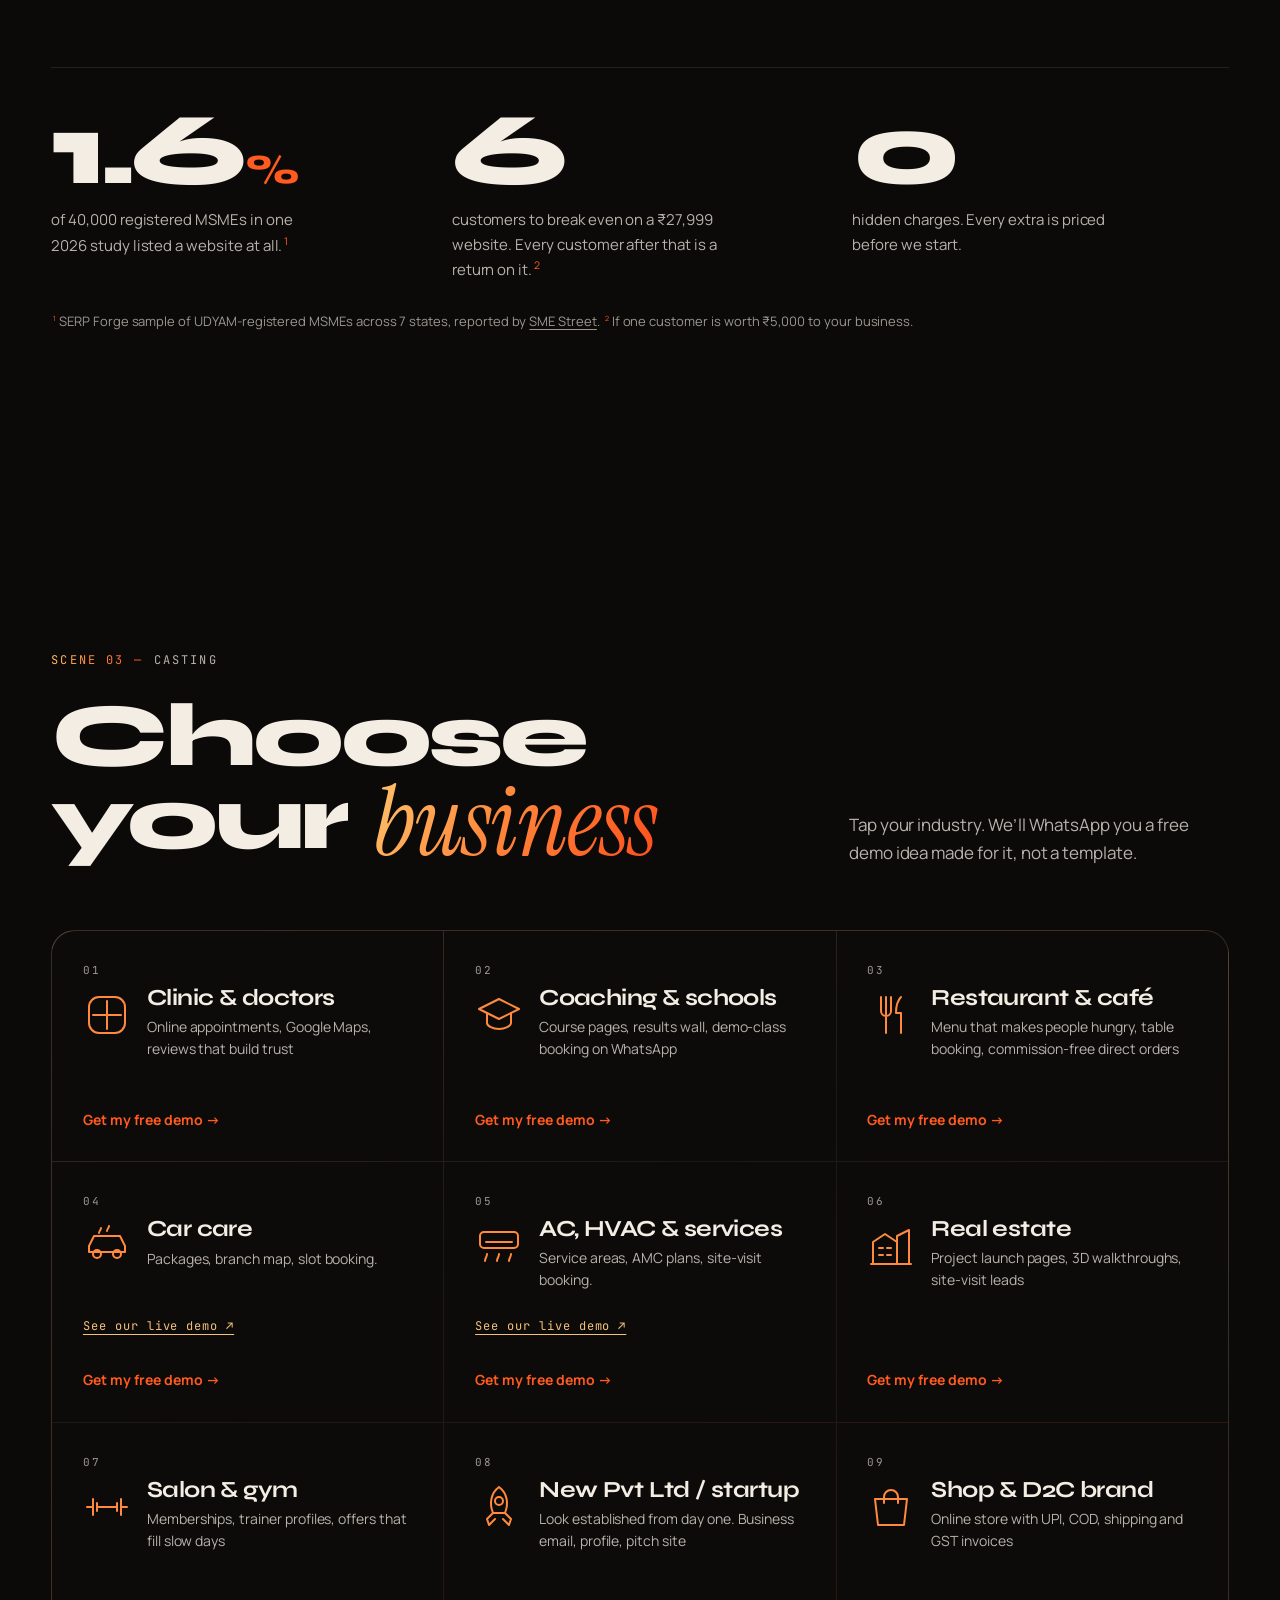
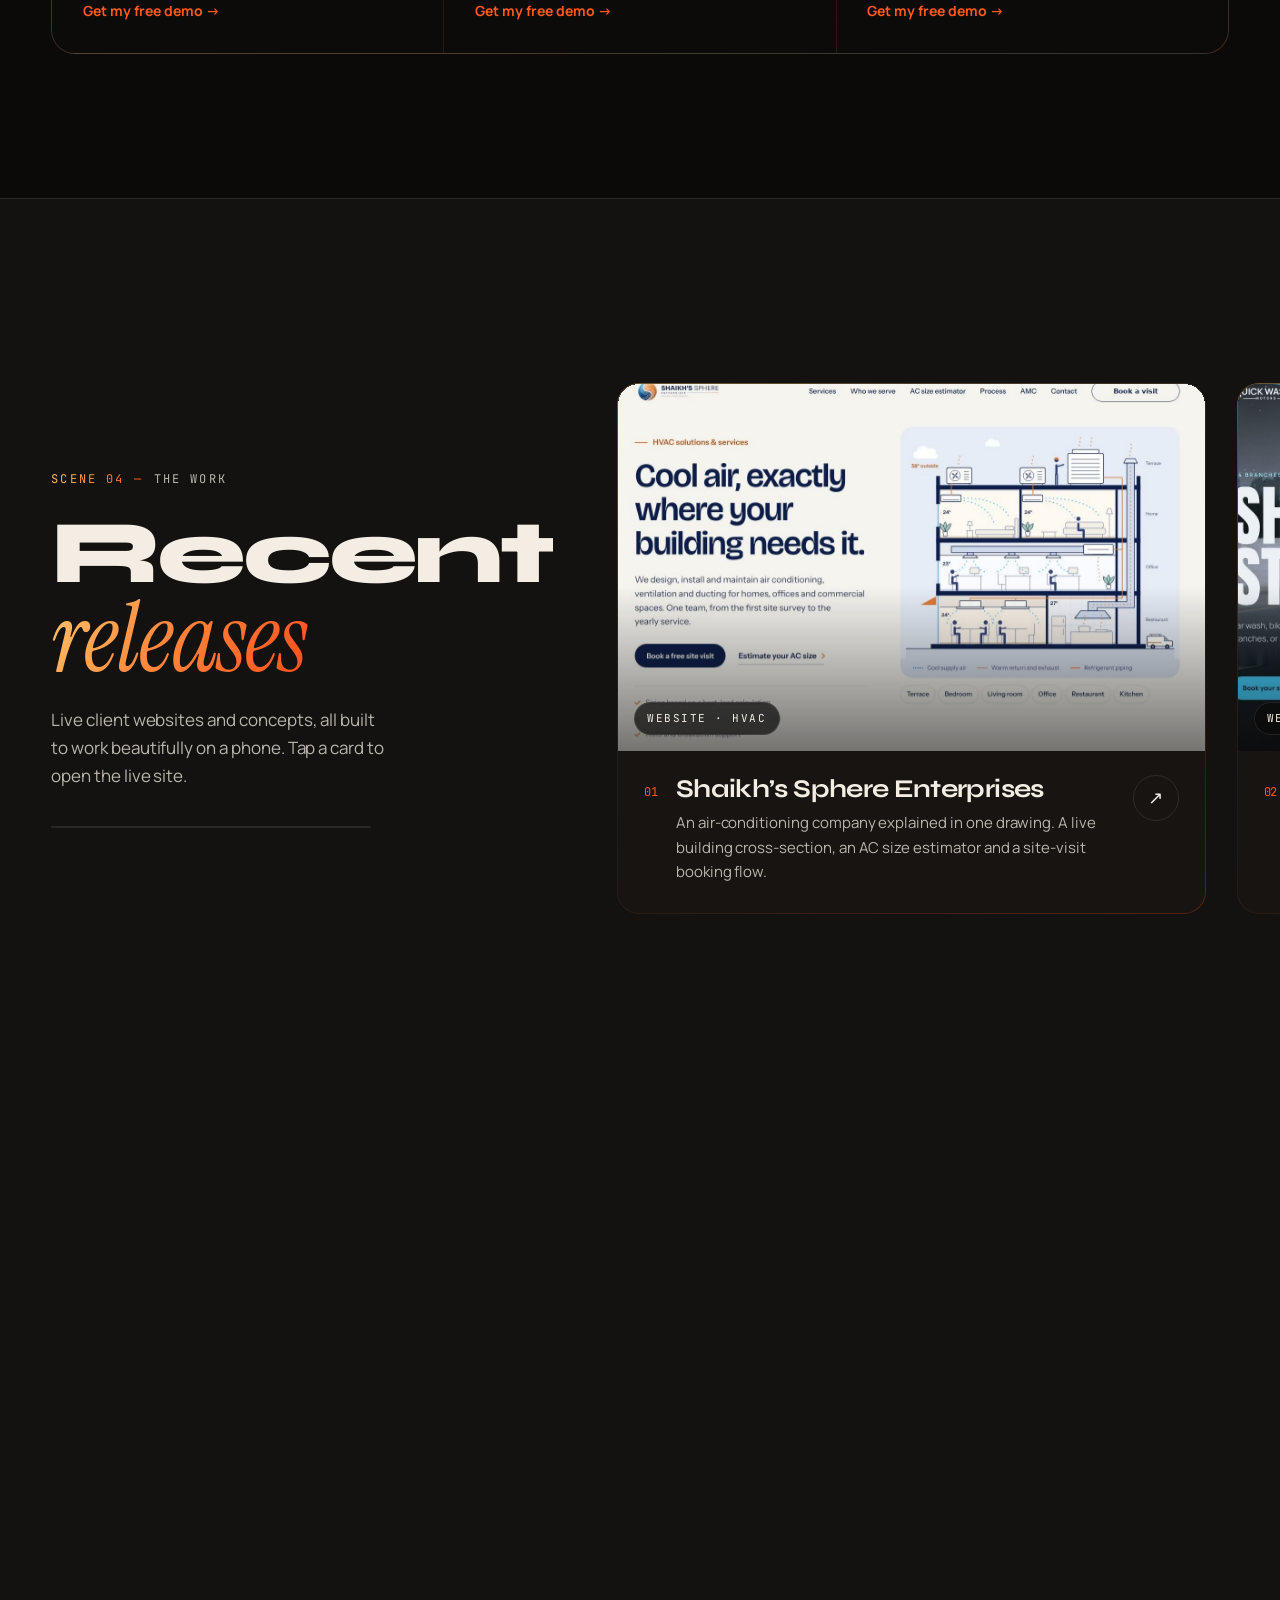
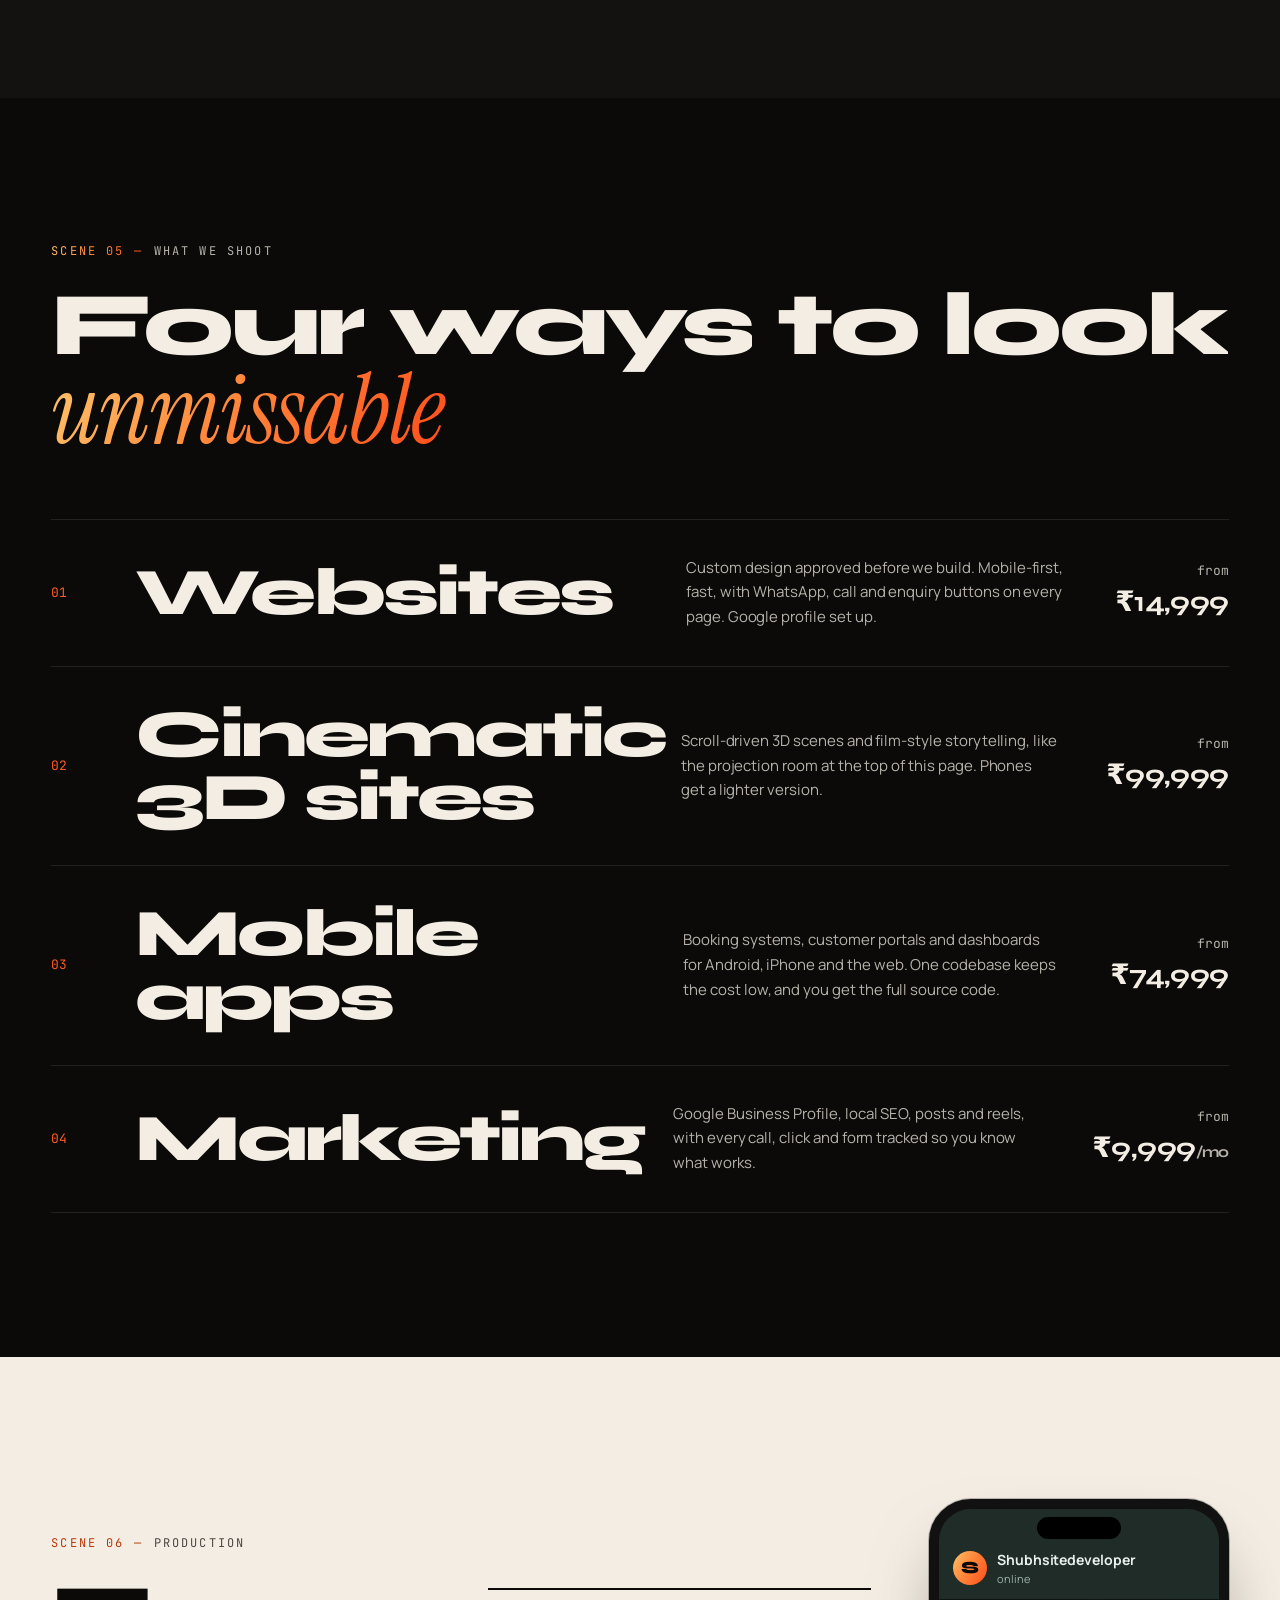
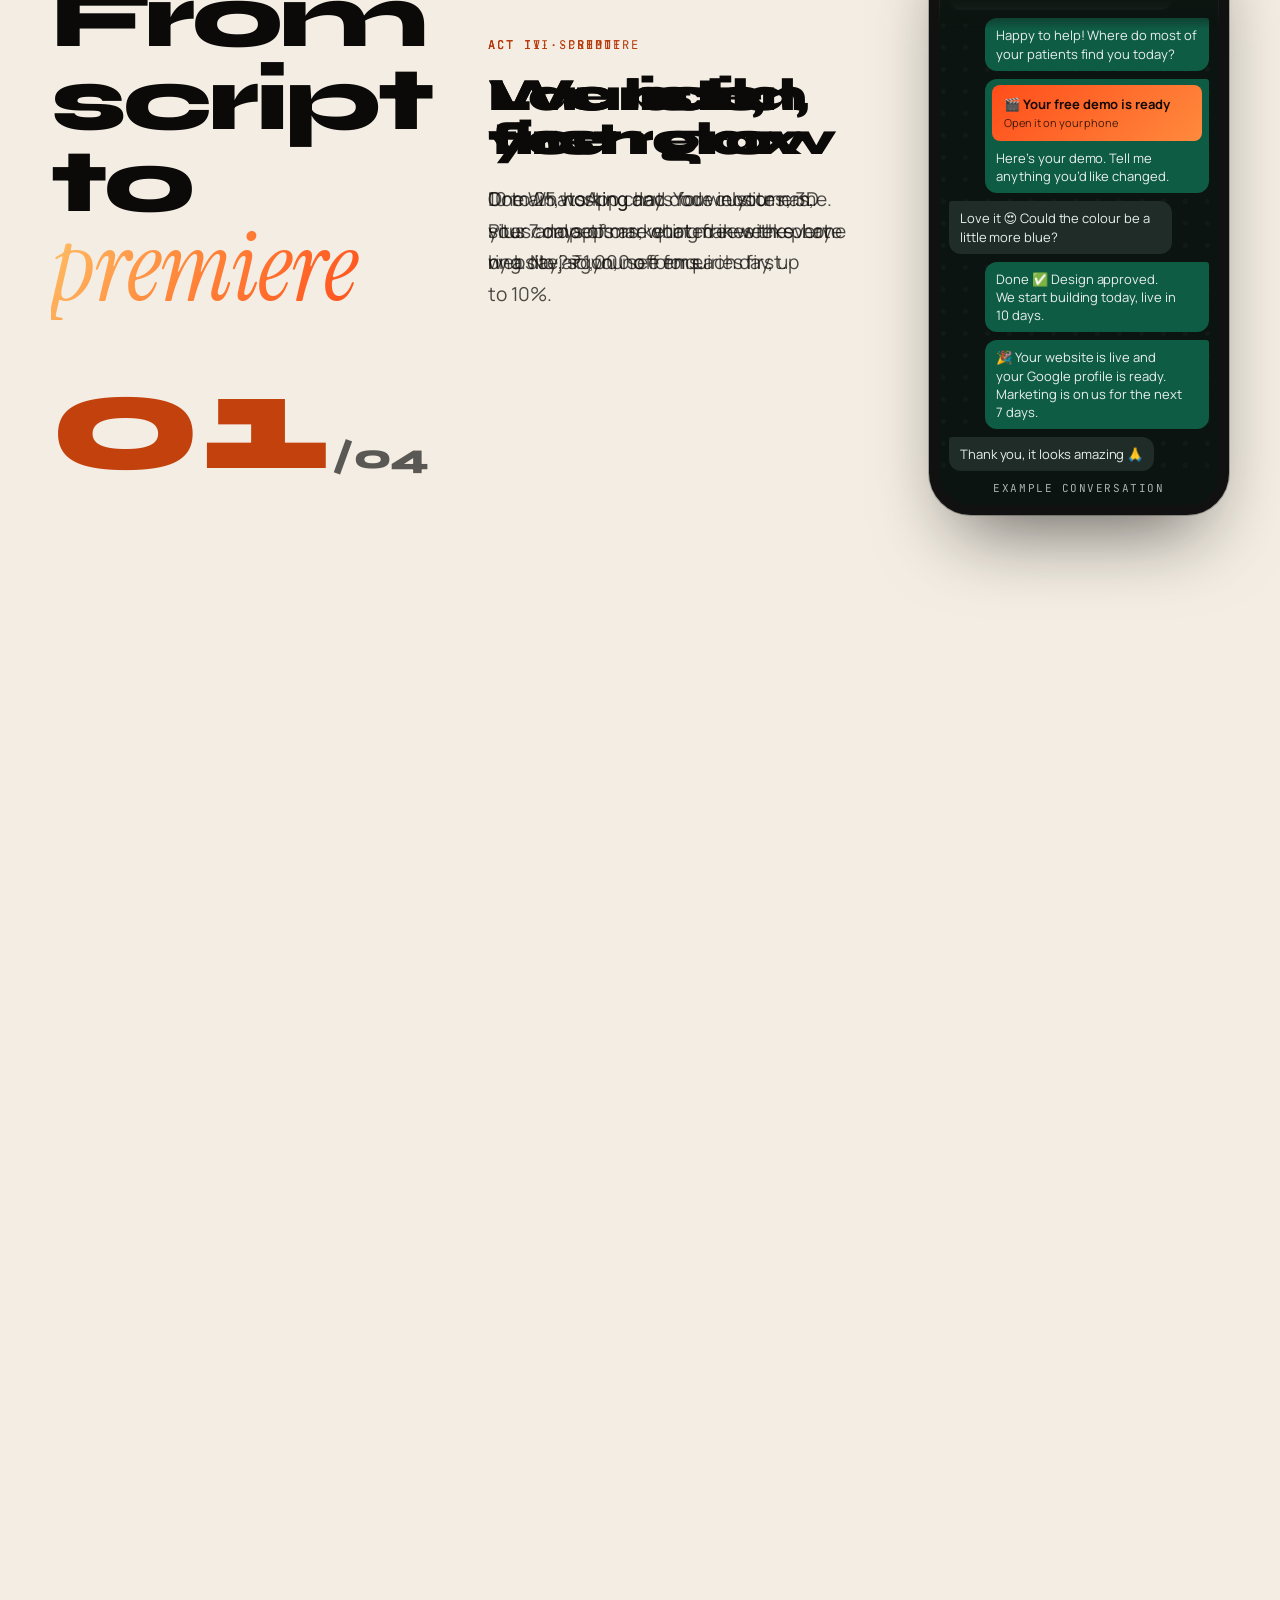
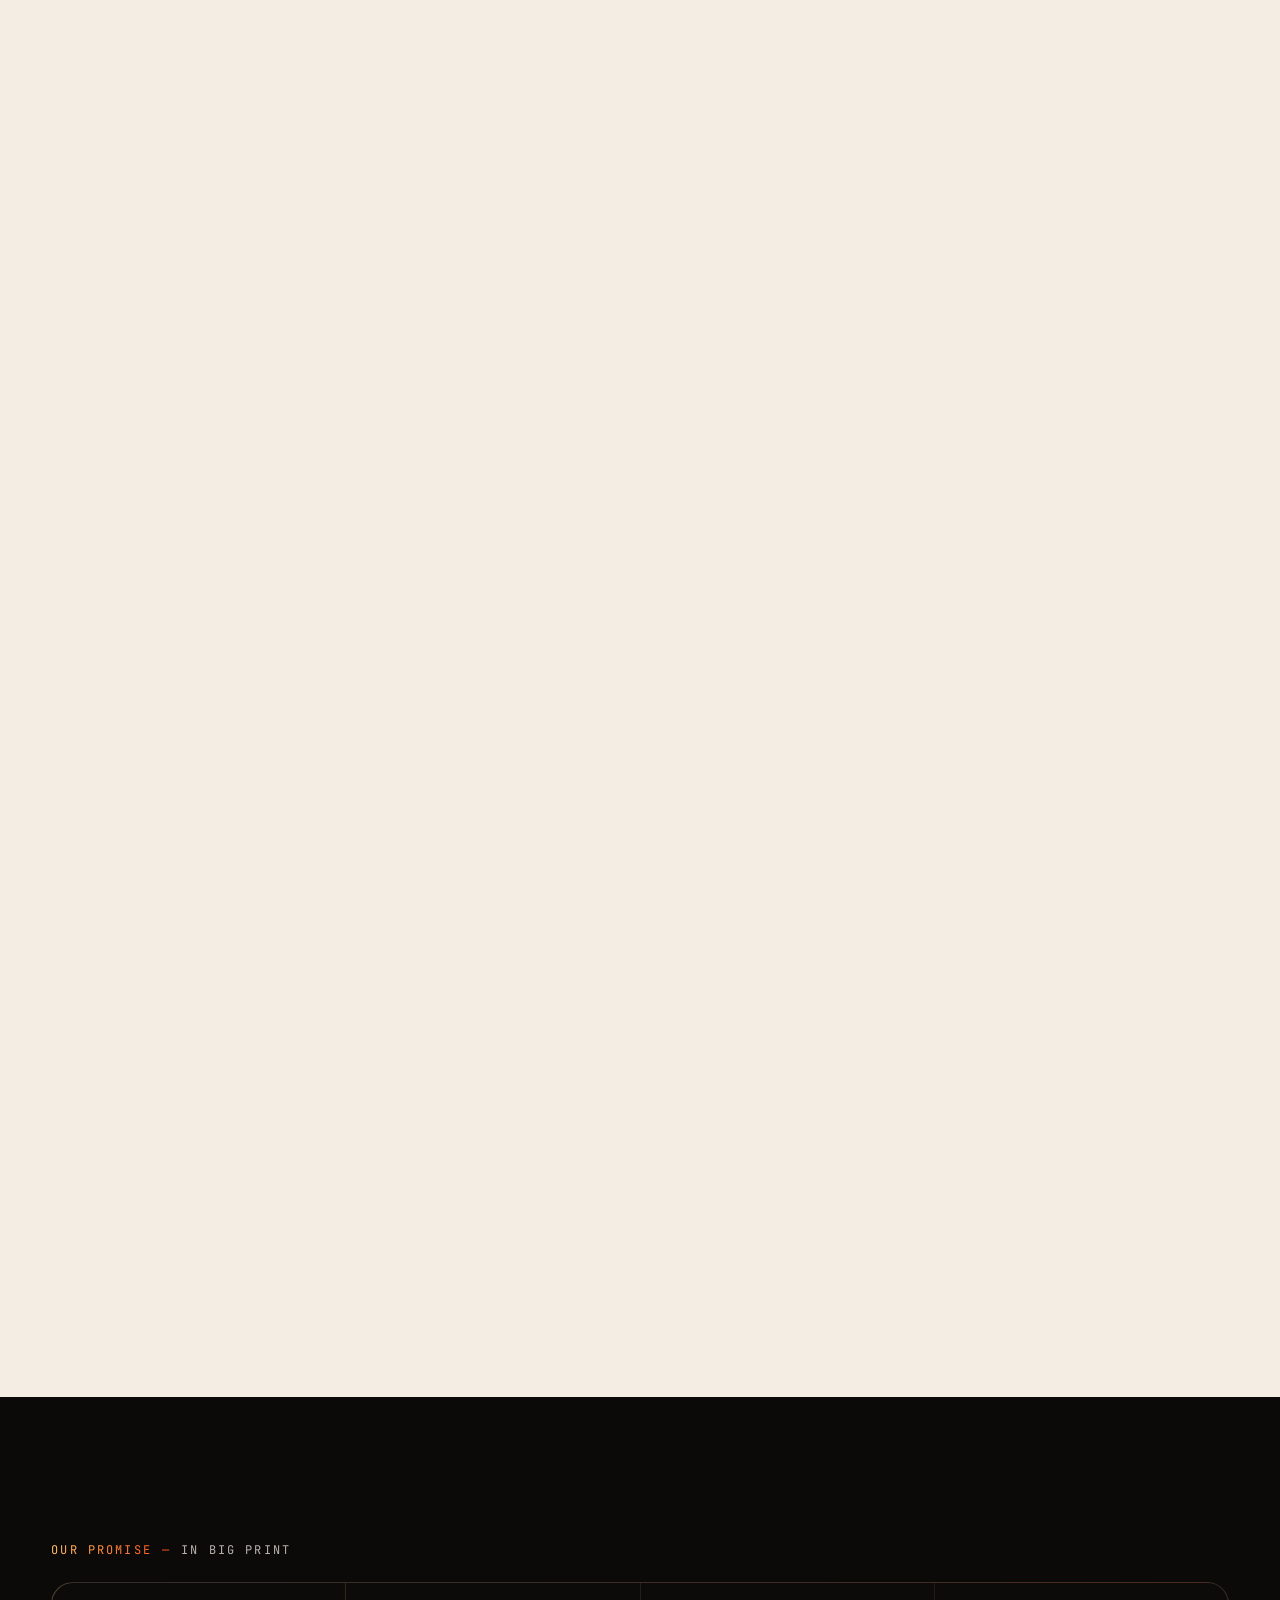
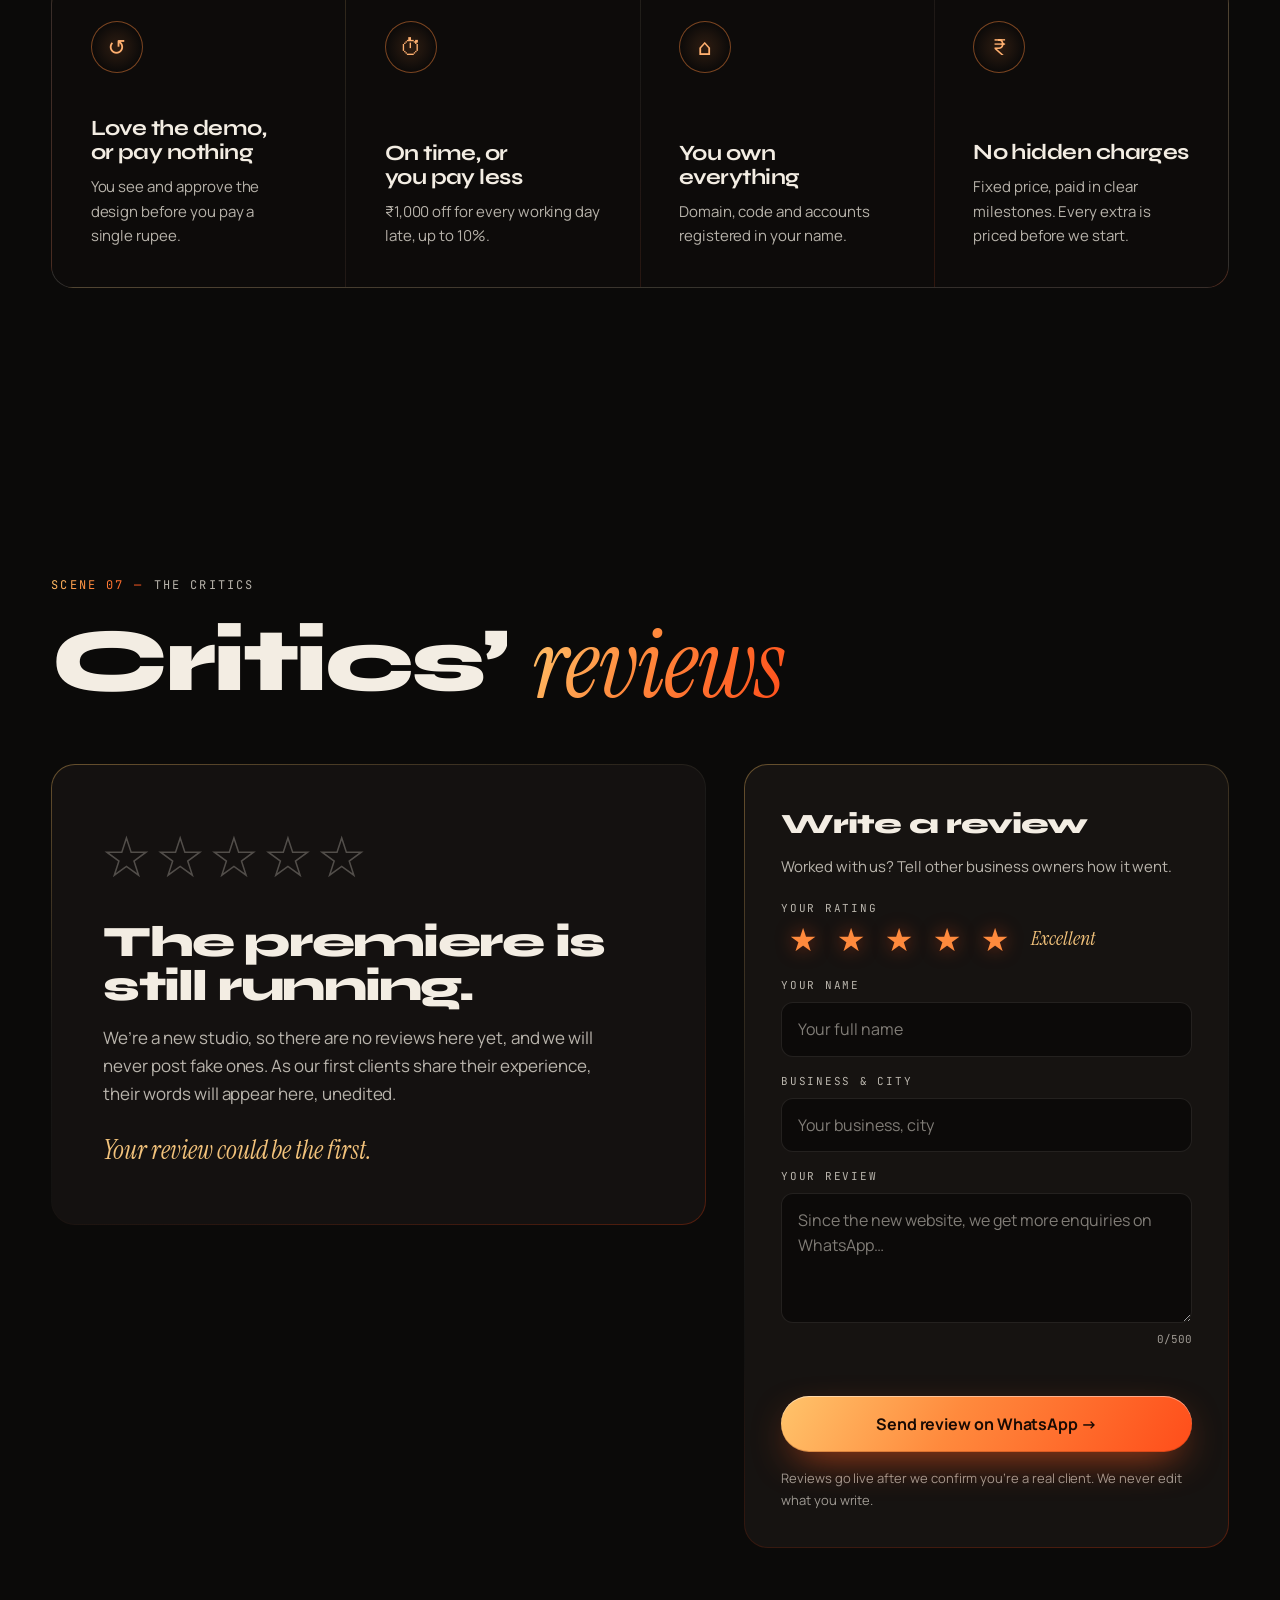
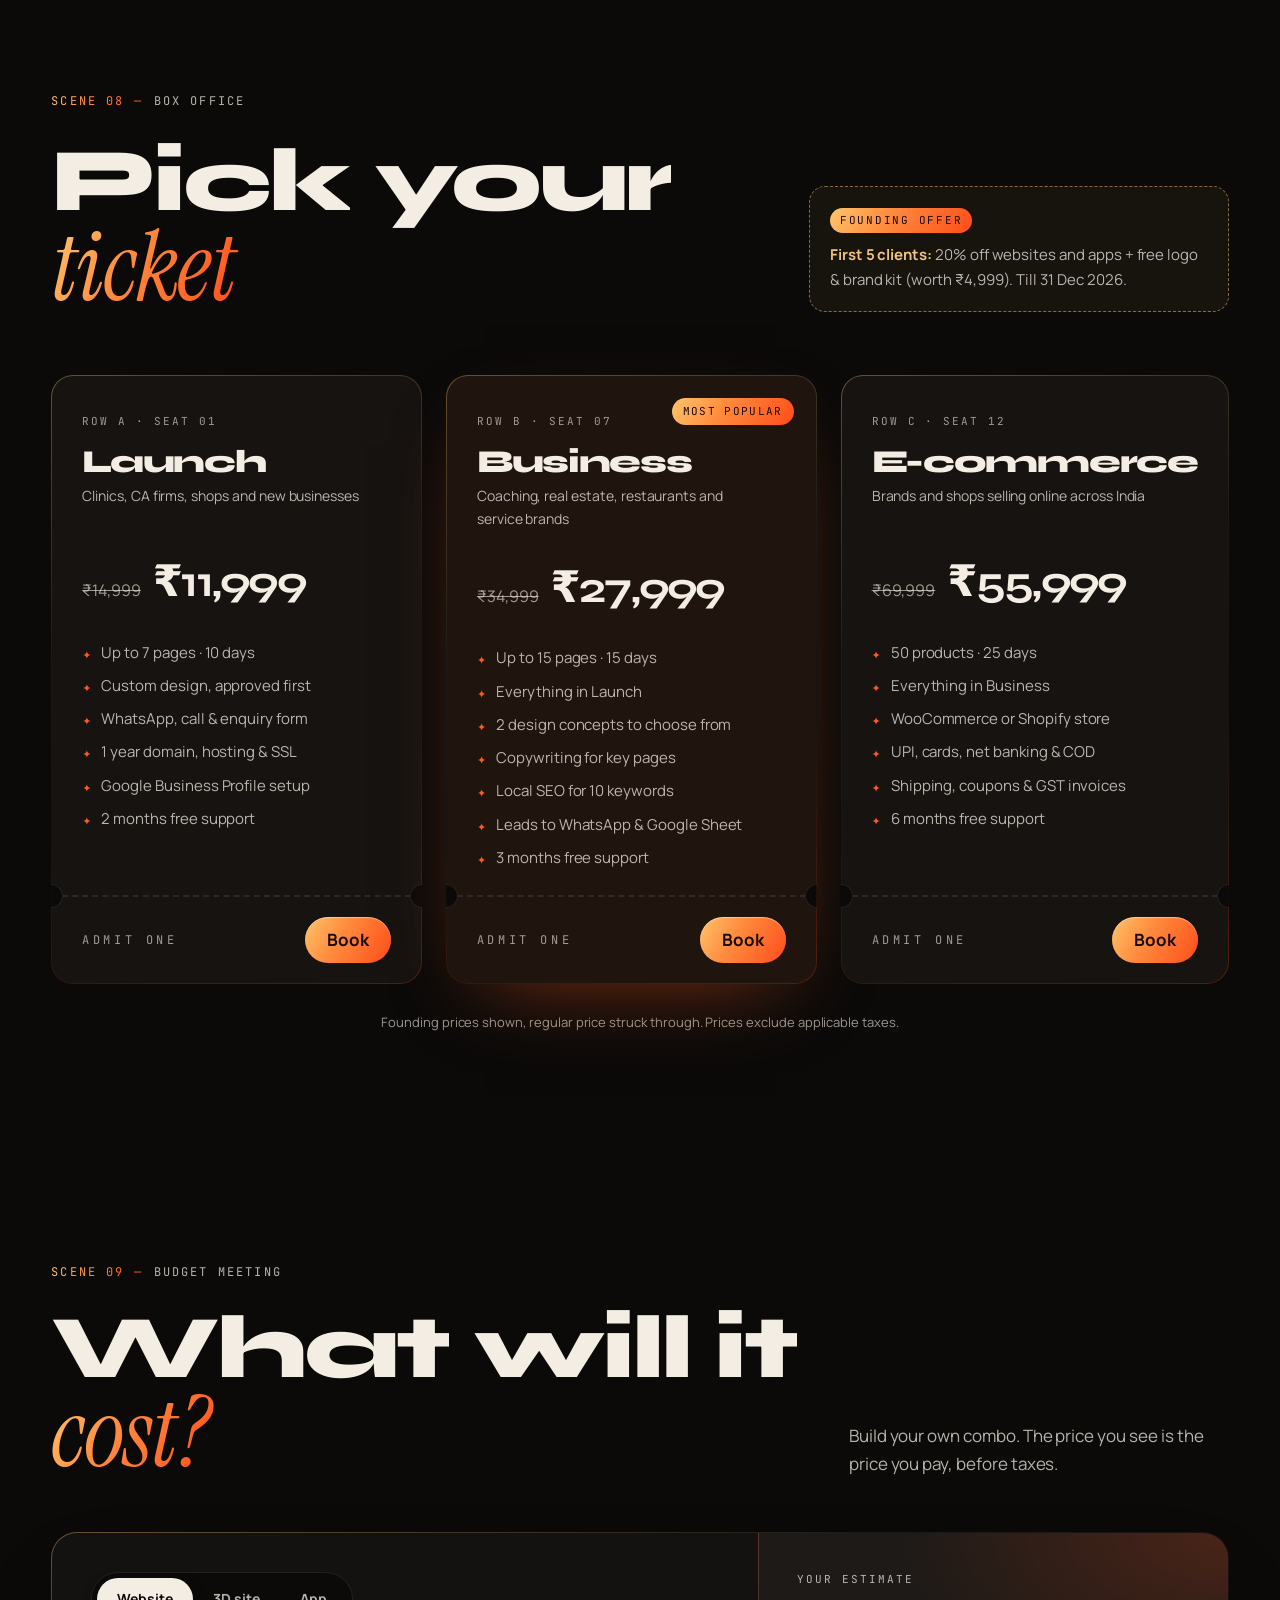
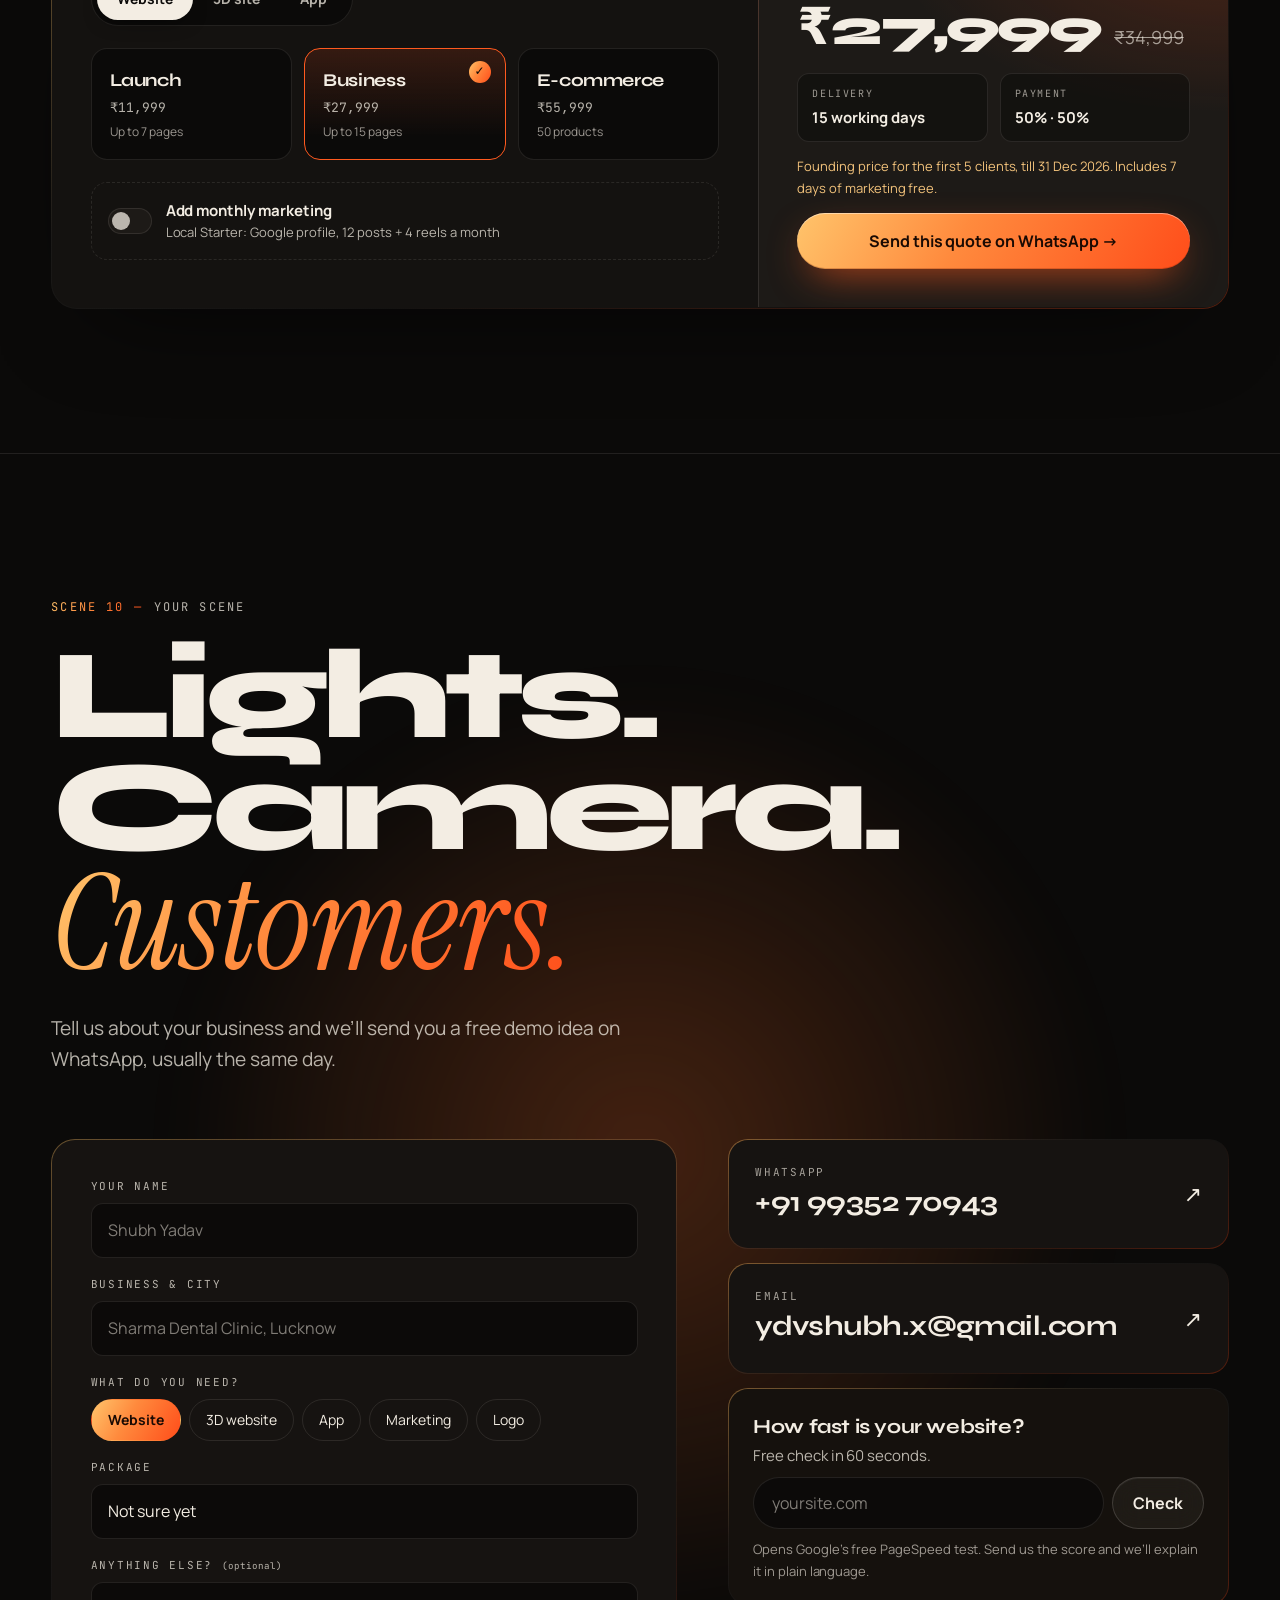
==== commit 71ddb6b8: "Final review nits: menu label, timeline copy, remove unused image Co-Authored-By: Claude Opus 5.5 <n" ====
--- a/index.html
+++ b/index.html
@@ -354,7 +354,7 @@
       <article class="act">
         <span class="act__label">Act III · Shoot</span>
         <h3>We build, you relax</h3>
-        <p>10 to 25 working days depending on the package. Late by a day? ₹1,000 off for each day, up to 10%.</p>
+        <p>10 to 25 working days for websites; 3D sites and apps are quoted in weeks. Late by a day? ₹1,000 off for each day, up to 10%.</p>
       </article>
       <article class="act">
         <span class="act__label">Act IV · Premiere</span>
